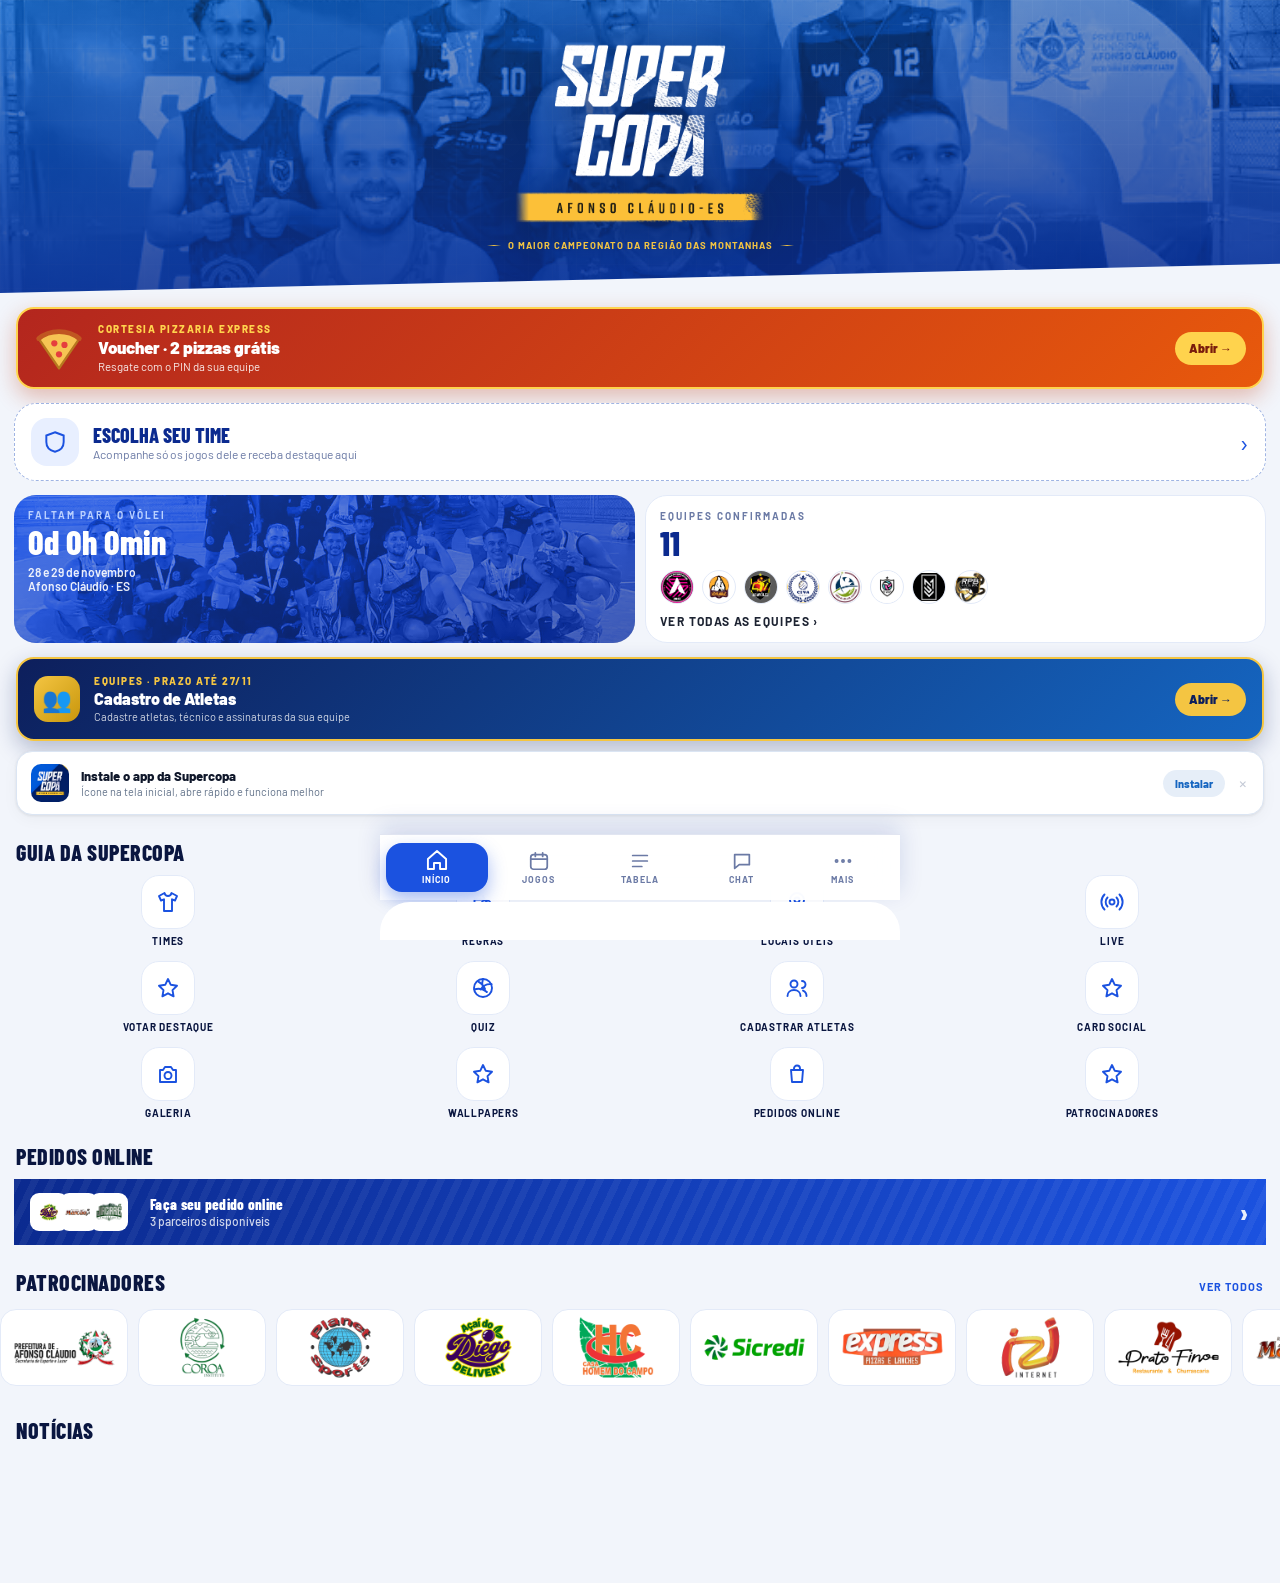
==== index.html @ 1036c165 "Remove coluna Derrotas de renderTableBasq, corrige Pts cortado A funcao renderTableBasq gerava 7 col" ====
<!DOCTYPE html> <html lang="pt-BR"> <head><script src="novo/demo.js"></script> <meta charset="UTF-8"> <meta name="viewport" content="width=device-width,initial-scale=1,maximum-scale=1,user-scalable=no,viewport-fit=cover"> <meta name="theme-color" content="#1b52e0"> <meta name="apple-mobile-web-app-capable" content="yes"> <meta name="apple-mobile-web-app-status-bar-style" content="black-translucent"> <meta name="apple-mobile-web-app-title" content="Supercopa AFC"> <title>Supercopa AFC · A Maior da Região das Montanhas</title> <link rel="manifest" href="manifest.webmanifest?v=3"> <link rel="icon" type="image/png" sizes="192x192" href="pwa-icon-192.png?v=3"> <link rel="apple-touch-icon" sizes="120x120" href="apple-touch-icon-120.png?v=3"><link rel="apple-touch-icon" sizes="152x152" href="apple-touch-icon-152.png?v=3"><link rel="apple-touch-icon" sizes="167x167" href="apple-touch-icon-167.png?v=3"><link rel="apple-touch-icon" sizes="180x180" href="apple-touch-icon-180.png?v=3"> <link rel="preconnect" href="https://fonts.googleapis.com"> <link href="https://fonts.googleapis.com/css2?family=Anton&family=Barlow+Condensed:wght@400;600;700;800&family=DM+Sans:wght@400;500;700;800&display=swap" rel="stylesheet"> <link rel="stylesheet" href="https://cdnjs.cloudflare.com/ajax/libs/font-awesome/4.3.0/css/font-awesome.min.css"> <script src="https://cdnjs.cloudflare.com/ajax/libs/html2canvas/1.4.1/html2canvas.min.js"></script> <style>:root{--bg:#f8f9fc;--bg2:#ffffff;--bg3:#f0f2f8;--gold:#C8960C;--gold2:#a87b09;--gold-dim:rgba(200,150,12,0.12);--blue:#1565C0;--blue2:#0D47A1;--blue3:#1976D2;--accent:#1976D2;--accent2:#42A5F5;--red:#D32F2F;--green:#2E7D32;--card:#ffffff;--card2:#f8f9fc;--card3:rgba(21,101,192,0.05);--border:#E8ECF4;--border-gold:rgba(200,150,12,0.35);--border-blue:rgba(21,101,192,0.18);--text:#111827;--text2:#374151;--muted:#9CA3AF;--topbar:#1565C0;--nav:#ffffff;--shadow:0 1px 3px rgba(0,0,0,0.08),0 4px 16px rgba(0,0,0,0.04);--shadow-md:0 4px 24px rgba(21,101,192,0.12);--r:16px;--r-sm:12px;--r-xs:8px}body.day{--bg:#f8f9fc;--bg2:#ffffff;--bg3:#f0f2f8;--gold:#C8960C;--gold2:#a87b09;--card:#ffffff;--card2:#f8f9fc;--border:#E8ECF4;--text:#111827;--text2:#374151;--muted:#9CA3AF;--topbar:#1565C0;--nav:#ffffff;--shadow:0 1px 3px rgba(0,0,0,0.08),0 4px 16px rgba(0,0,0,0.04)}body.day .topbar{background:linear-gradient(135deg,#1565c0,#0d47a1)!important;border-bottom:none!important;box-shadow:0 8px 24px rgba(13,71,161,.25)!important;border-radius:0 0 28px 28px!important}body.day .topbar *{color:#fff!important}body.day .topbar-title{color:#fff!important}body.day .topbar-sub{color:#f4c542!important}body.day .topbar-sub-text,body.night .topbar-sub-text{color:#f4c542!important}body.day .menu-item,body.day .menu-open-button{background:#1565c0!important}body.day .menu-item{color:rgba(255,255,255,.7)!important}body.day .menu-item.on{color:#fff!important;background:#0d47a1!important}body.day .section-title{color:#0a1a3e!important}body.day .card{background:#fff!important;border:1px solid rgba(14,59,120,.13)!important}body.day .adm-sheet{background:#fff!important}body.day .adm-inp{background:#f4f6fb!important;border-color:rgba(14,59,120,.2)!important;color:#0a1a3e!important}*{margin:0;padding:0;box-sizing:border-box;-webkit-tap-highlight-color:transparent}html{scroll-behavior:smooth}body{background:#f8f9fc;color:#111827;font-family:'DM Sans',sans-serif;min-height:100vh;overflow-x:hidden;transition:background .35s,color .35s}body::before{content:'';position:fixed;inset:0;z-index:0;pointer-events:none;background:0 0;transition:opacity .35s}body.day::before{opacity:.04}a{text-decoration:none;color:inherit}button{font-family:'DM Sans',sans-serif;cursor:pointer}input,select,textarea{font-family:'DM Sans',sans-serif}.skeleton{background:linear-gradient(90deg,var(--card) 25%,var(--card2) 50%,var(--card) 75%);background-size:200% 100%;animation:shimmer 1.4s infinite;border-radius:10px}@keyframes shimmer{0%{background-position:200% 0}100%{background-position:-200% 0}}@keyframes pulseLive{0%,100%{opacity:1}50%{opacity:.3}}.skel-card{height:110px;border-radius:var(--r);margin-bottom:12px}.skel-text{height:14px;width:60%;margin-bottom:8px}.skel-text.short{width:40%}#splash{position:fixed;inset:0;z-index:9999;background:#1565c0;display:flex;align-items:center;justify-content:center;transition:opacity .7s,transform .8s cubic-bezier(.4,0,.2,1);overflow:hidden}#splash.out{opacity:0;transform:scale(1.08);pointer-events:none}.splash-bg{position:absolute;inset:0;background-image:url('splash.png');background-size:cover;background-position:center;z-index:0}.splash-loader-container{position:absolute;bottom:15%;left:50%;transform:translateX(-50%);width:80%;max-width:300px;height:10px;z-index:2}.splash-fill{height:100%;background:#f4c542;width:0%;transition:width .1s linear;box-shadow:0 0 15px rgba(244,197,66,.6);border-radius:5px}#installBanner{position:fixed;bottom:88px;left:14px;right:14px;z-index:500;background:linear-gradient(135deg,rgba(14,59,120,.95),rgba(5,8,22,.98));border:1px solid var(--border-gold);border-radius:18px;padding:16px 18px;display:flex;align-items:center;gap:14px;box-shadow:0 12px 40px rgba(0,0,0,.5);backdrop-filter:blur(16px);transform:translateY(120%);transition:transform .4s cubic-bezier(.34,1.2,.64,1)}#installBanner.show{transform:translateY(0)}.install-icon{font-size:28px;flex-shrink:0}.install-text strong{display:block;font-size:13px;font-weight:800}.install-text span{font-size:11px;color:var(--text2)}.install-actions{display:flex;gap:8px;margin-left:auto;flex-shrink:0}.install-btn{height:34px;padding:0 14px;border-radius:10px;border:none;background:linear-gradient(135deg,var(--gold),#e8a010);color:#050816;font-weight:800;font-size:12px}.install-dismiss{height:34px;padding:0 10px;border-radius:10px;border:1px solid var(--border);background:0 0;color:var(--muted);font-size:12px}#onboarding{position:fixed;inset:0;z-index:8900;display:none;align-items:flex-end;justify-content:center;background:rgba(0,0,0,.8);backdrop-filter:blur(8px)}#onboarding.on{display:flex}.ob-sheet{background:var(--bg2);border-radius:28px 28px 0 0;padding:30px 24px 44px;width:100%;max-width:480px;animation:slideUp .45s cubic-bezier(.34,1.2,.64,1)}@keyframes slideUp{from{transform:translateY(100%)}to{transform:translateY(0)}}.ob-handle{width:40px;height:4px;background:rgba(255,255,255,.12);border-radius:999px;margin:0 auto 22px}.ob-logo{width:64px;display:block;margin:0 auto 14px;filter:drop-shadow(0 4px 14px rgba(244,197,66,.4))}.ob-title{font-family:Anton,sans-serif;font-size:26px;text-align:center;text-transform:uppercase}.ob-sub{font-size:12px;color:var(--muted);text-align:center;margin:6px 0 22px;line-height:1.6}.ob-steps{display:flex;flex-direction:column;gap:10px;margin-bottom:22px}.ob-step{display:flex;gap:14px;align-items:center;background:var(--card);border:1px solid var(--border);border-radius:14px;padding:12px 14px}.ob-step-ic{font-size:22px;flex-shrink:0}.ob-step strong{display:block;font-size:13px;font-weight:800}.ob-step span{font-size:11px;color:var(--muted)}.ob-btn{width:100%;height:52px;border-radius:16px;border:none;background:linear-gradient(135deg,var(--gold),#e8a010);color:#050816;font-weight:800;font-size:15px;letter-spacing:.5px}.topbar{position:sticky;top:0;z-index:200;min-height:64px;display:flex;align-items:center;justify-content:center;flex-direction:column;padding-left:16px;padding-right:16px;padding-top:max(env(safe-area-inset-top,0px),48px);padding-bottom:30px;background:0 0;border-bottom:none;transition:background .35s}.topbar-particles{position:absolute;inset:0;pointer-events:none;overflow:hidden}.tp{position:absolute;border-radius:50%;background:rgba(255,255,255,.25);animation:tpFloat linear infinite}.tp1{width:4px;height:4px;left:8%;top:60%;animation-duration:4.2s;animation-delay:0s}.tp2{width:3px;height:3px;left:20%;top:30%;animation-duration:5.1s;animation-delay:.8s;background:rgba(244,197,66,.5)}.tp3{width:5px;height:5px;left:45%;top:70%;animation-duration:3.8s;animation-delay:1.4s}.tp4{width:2px;height:2px;left:65%;top:25%;animation-duration:6s;animation-delay:.3s;background:rgba(244,197,66,.4)}.tp5{width:4px;height:4px;left:80%;top:55%;animation-duration:4.6s;animation-delay:1.9s}.tp6{width:3px;height:3px;left:92%;top:40%;animation-duration:5.4s;animation-delay:.6s;background:rgba(244,197,66,.35)}@keyframes tpFloat{0%{transform:translateY(0) scale(1);opacity:0}15%{opacity:1}85%{opacity:.8}100%{transform:translateY(-60px) scale(.4);opacity:0}}.dropping-texts-container{color:#fff;font-family:Anton,sans-serif;font-size:28px;font-weight:400;text-transform:uppercase;display:flex;align-items:center;justify-content:center;gap:8px;z-index:1}.dropping-texts{display:inline-block;width:220px;text-align:left;height:36px;vertical-align:middle;position:relative}.dropping-texts>div{font-size:0px;opacity:0;margin-left:-30px;position:absolute;top:0;left:0;display:flex;align-items:center;height:36px;font-weight:400;text-shadow:0 4px 12px rgba(0,0,0,.3);white-space:nowrap}.dropping-texts>div:first-child{animation:roll 5s linear infinite 0s;color:#f4c542}.dropping-texts>div:nth-child(2){animation:roll 5s linear infinite 1.25s;color:#ffd76a}.dropping-texts>div:nth-child(3){animation:roll 5s linear infinite 2.5s;color:#f4c542}.dropping-texts>div:nth-child(4){animation:roll2 5s linear infinite 3.75s;color:#c8960c}@keyframes roll{0%{font-size:0px;opacity:0;margin-left:-30px;margin-top:0;transform:rotate(-25deg)}3%{opacity:1;transform:rotate(0)}5%{font-size:inherit;opacity:1;margin-left:0;margin-top:0}20%{font-size:inherit;opacity:1;margin-left:0;margin-top:0;transform:rotate(0)}27%{font-size:0px;opacity:.5;margin-left:20px;margin-top:100px}100%{font-size:0px;opacity:0;margin-left:-30px;margin-top:0;transform:rotate(15deg)}}@keyframes roll2{0%{font-size:0px;opacity:0;margin-left:-30px;margin-top:0;transform:rotate(-25deg)}3%{opacity:1;transform:rotate(0)}5%{font-size:inherit;opacity:1;margin-left:0;margin-top:0}30%{font-size:inherit;opacity:1;margin-left:0;margin-top:0;transform:rotate(0)}37%{font-size:100px;opacity:0;margin-left:-500px;margin-top:-400px}100%{font-size:0px;opacity:0;margin-left:-30px;margin-top:0;transform:rotate(15deg)}}.topbar-afc-badge{display:inline-flex;align-items:center;gap:5px;background:linear-gradient(135deg,rgba(244,197,66,.22),rgba(200,150,12,.18));border:1px solid rgba(244,197,66,.55);border-radius:999px;padding:2px 10px 2px 8px;margin-bottom:3px;animation:badgePop 4s ease-in-out infinite}.topbar-afc-dot{width:5px;height:5px;border-radius:50%;background:#f4c542;box-shadow:0 0 6px #f4c542;animation:dotBlink 1.6s ease-in-out infinite}.topbar-afc-text{font-size:8px;font-weight:800;color:#f4c542;letter-spacing:2px;text-transform:uppercase}@keyframes badgePop{0%,100%{transform:scale(1);box-shadow:0 0 0 rgba(244,197,66,0)}50%{transform:scale(1.04);box-shadow:0 0 12px rgba(244,197,66,.25)}}@keyframes dotBlink{0%,100%{opacity:1;transform:scale(1)}50%{opacity:.3;transform:scale(.6)}}.topbar-sub-wrap{position:relative;z-index:1;display:flex;align-items:center;gap:7px;margin-top:5px}.topbar-sub-line{height:1px;background:linear-gradient(90deg,transparent,#f4c542,transparent);flex:1;min-width:14px;animation:subLinePulse 2.8s ease-in-out infinite}.topbar-sub-line:last-child{animation-delay:1.4s}@keyframes livePulseBadge{0%,100%{box-shadow:0 0 0 0 rgba(255,255,255,.55)}50%{box-shadow:0 0 0 6px rgba(255,255,255,0)}}
@keyframes subLinePulse{0%,100%{opacity:.25;transform:scaleX(.6)}50%{opacity:1;transform:scaleX(1)}}.topbar-sub-text{font-size:9.5px;color:#f4c542;font-weight:700;letter-spacing:1px;text-transform:uppercase;white-space:nowrap;animation:subTextGlow 2.8s ease-in-out infinite}@keyframes subTextGlow{0%,100%{opacity:.75;text-shadow:none}50%{opacity:1;text-shadow:0 0 8px rgba(11,46,92,.4)}}.brand{display:flex;align-items:center;gap:10px}.brand-logo{width:42px;height:42px;object-fit:contain;filter:drop-shadow(0 2px 8px rgba(244,197,66,.35))}.brand-text small{display:block;font-size:8.5px;color:var(--gold);font-weight:700;letter-spacing:.5px;text-transform:uppercase;line-height:1.2}.brand-text h1{font-family:Anton,sans-serif;font-size:15px;line-height:1.1}.topbar-right{display:flex;align-items:center;gap:8px}.live-pill{display:flex;align-items:center;gap:5px;background:rgba(255,64,64,.12);border:1px solid rgba(255,64,64,.3);padding:5px 11px;border-radius:999px;font-size:11px;font-weight:700;color:#ff6b6b}.live-dot{width:6px;height:6px;border-radius:50%;background:var(--red);animation:blink 1.4s infinite}@keyframes blink{0%,100%{opacity:1}50%{opacity:.2}}.icon-btn{width:36px;height:36px;border-radius:10px;border:1px solid var(--border);background:var(--card);display:flex;align-items:center;justify-content:center;font-size:17px}main{position:relative;z-index:1}.page{display:none;padding-bottom:170px}.page.active{display:block;animation:pgIn .3s ease}@keyframes pgIn{from{opacity:0;transform:translateY(10px)}to{opacity:1;transform:translateY(0)}}.ticker{margin:12px 14px 0;height:48px;border-radius:14px;background:linear-gradient(135deg,rgba(14,59,120,.45),rgba(8,18,40,.8));border:1px solid var(--border-gold);overflow:hidden;display:flex;align-items:center}.ticker-inner{display:flex;align-items:center;white-space:nowrap;animation:tick 20s linear infinite;will-change:transform}.ticker-item{display:inline-flex;align-items:center;gap:6px;padding:0 20px;font-size:12px;font-weight:700;color:var(--gold)}.ticker-sep{color:rgba(244,197,66,.3);font-size:8px}@keyframes tick{0%{transform:translateX(0)}100%{transform:translateX(-50%)}}.hero{position:relative;margin:12px 14px 0;border-radius:24px;overflow:hidden;min-height:460px;box-shadow:0 24px 60px rgba(0,0,0,.6)}.hero-bg{position:absolute;inset:0;background-size:cover;background-position:center 28%;transition:filter .4s}body.day .hero-bg{filter:brightness(.88) saturate(1.1)}.hero-ov{position:absolute;inset:0;background:linear-gradient(160deg,rgba(0,0,0,.52) 0,rgba(0,0,0,.88) 100%)}body.day .hero-ov{background:linear-gradient(160deg,rgba(5,20,60,.56) 0,rgba(5,20,60,.92) 100%)}.hero-fade{position:absolute;inset:0;background:linear-gradient(to top,var(--bg) 0,transparent 44%);pointer-events:none}.hero-body{position:relative;z-index:2;padding:28px 24px 24px}.hero-badge{display:inline-flex;align-items:center;gap:6px;background:rgba(255,64,64,.12);border:1px solid rgba(255,64,64,.3);padding:7px 14px;border-radius:999px;margin-bottom:18px;font-size:11px;font-weight:700;color:#ff7070;letter-spacing:.8px}.hero-logorow{display:flex;align-items:center;gap:12px;margin-bottom:16px}.hero-logorow img{width:66px;height:66px;object-fit:contain;filter:drop-shadow(0 4px 16px rgba(244,197,66,.5))}.hero-logorow-text .ed{font-size:10px;color:var(--gold);font-weight:700;letter-spacing:2px;text-transform:uppercase}.hero-logorow-text .ht{font-family:Anton,sans-serif;font-size:24px;line-height:1;color:#fff;text-transform:uppercase}.hero h2{font-family:Anton,sans-serif;font-size:46px;line-height:.93;text-transform:uppercase;color:#fff;margin-bottom:10px}.hero h2 em{color:var(--gold);font-style:normal}.hero-sub{font-size:12px;color:rgba(255,255,255,.6);margin-bottom:22px;line-height:1.5}.cdown{display:flex;gap:8px;margin-bottom:24px}.cd{flex:1;background:rgba(14,59,120,.28);border:1px solid var(--border-gold);border-radius:13px;padding:9px 4px 7px;display:flex;flex-direction:column;align-items:center;backdrop-filter:blur(6px)}.cd-n{font-family:Anton,sans-serif;font-size:28px;color:var(--gold);line-height:1;min-width:36px;text-align:center}.cd-n.flipping{animation:cdFlip .22s ease}@keyframes cdFlip{0%{transform:scaleY(1);opacity:1}50%{transform:scaleY(0);opacity:0}100%{transform:scaleY(1);opacity:1}}.cd-l{font-size:8px;color:rgba(255,255,255,.4);font-weight:700;letter-spacing:1.5px;text-transform:uppercase;margin-top:3px}.cd-sep{display:flex;align-items:center;font-family:Anton,sans-serif;font-size:22px;color:var(--gold);padding-bottom:2px;opacity:.7}.hero-btns{display:flex;gap:10px}.btn-gold{flex:1;height:48px;border-radius:13px;border:none;background:linear-gradient(135deg,var(--gold),#e8a010);color:#050816;font-weight:800;font-size:13px;letter-spacing:.4px;box-shadow:0 6px 20px rgba(244,197,66,.28);transition:transform .12s}.btn-gold:active{transform:scale(.97)}.btn-ghost{flex:1;height:48px;border-radius:13px;border:1px solid rgba(255,255,255,.2);background:rgba(255,255,255,.08);color:#fff;font-weight:700;font-size:13px;backdrop-filter:blur(8px);transition:background .15s}.btn-ghost:active{background:rgba(255,255,255,.18)}.sports-banner{position:relative;margin:12px 14px 0;border-radius:20px;overflow:hidden;height:190px}.sb-bg{position:absolute;inset:0;background-size:cover;background-position:center 35%;transition:transform .5s ease}.sports-banner:hover .sb-bg{transform:scale(1.04)}.sb-ov{position:absolute;inset:0;background:linear-gradient(95deg,rgba(5,8,22,.88) 0,rgba(5,8,22,.3) 52%,rgba(5,8,22,.7) 100%)}body.day .sb-ov{background:linear-gradient(95deg,rgba(5,20,60,.85) 0,rgba(5,20,60,.28) 52%,rgba(5,20,60,.65) 100%)}.sb-body{position:relative;z-index:2;height:100%;display:flex;align-items:center;justify-content:space-between;padding:0 22px}.sb-tag{font-size:9px;color:var(--gold);font-weight:700;letter-spacing:2px;text-transform:uppercase;margin-bottom:3px}.sb-title{font-family:Anton,sans-serif;font-size:22px;color:#fff;text-transform:uppercase;line-height:1.05}.sb-sub{font-size:11px;color:rgba(255,255,255,.55);margin-top:5px}.sb-icons{display:flex;gap:6px;margin-top:9px}.sb-ic{width:30px;height:30px;border-radius:8px;background:rgba(244,197,66,.14);border:1px solid rgba(244,197,66,.28);display:flex;align-items:center;justify-content:center;font-size:15px}.sb-bolt{font-size:38px;filter:drop-shadow(0 0 14px rgba(120,160,255,.8))}.stats-grid{display:grid;grid-template-columns:repeat(4,1fr);gap:10px;margin:12px 14px 0}.stat{background:var(--card);border:1px solid var(--border);border-radius:14px;padding:13px 8px;text-align:center;transition:background .35s,border .35s}.stat-n{font-family:Anton,sans-serif;font-size:24px;color:var(--gold)}.stat-l{font-size:10px;color:var(--muted);margin-top:2px;line-height:1.3}.sec{padding:20px 16px 10px;display:flex;align-items:center;justify-content:space-between}.sec-title{font-family:'Barlow Condensed',sans-serif;font-size:19px;font-weight:800;text-transform:uppercase;letter-spacing:.4px}.sec-link{font-size:12px;color:var(--gold);font-weight:700;cursor:pointer}.hscroll{display:flex;gap:10px;padding:0 14px;overflow-x:auto;scroll-snap-type:x mandatory}.hscroll::-webkit-scrollbar{display:none}.team-chip{flex-shrink:0;scroll-snap-align:start;background:var(--card2);border:1px solid var(--border);border-radius:14px;padding:11px 14px;display:flex;align-items:center;gap:10px;min-width:155px;cursor:pointer;transition:transform .12s,border .35s,background .35s}.team-chip:active{transform:scale(.96)}.team-chip.gold{border-color:var(--border-gold)}.tc-av{width:36px;height:36px;border-radius:10px;background:var(--blue);display:flex;align-items:center;justify-content:center;font-size:17px;flex-shrink:0}.tc-name{font-weight:800;font-size:12px}.tc-city{font-size:10px;color:var(--muted);margin-top:1px}.tc-badge{font-size:9px;color:var(--gold);font-weight:700;letter-spacing:.4px;margin-top:3px}.mvp-strip{display:flex;gap:10px;padding:0 14px;overflow-x:auto}.mvp-strip::-webkit-scrollbar{display:none}.mvp-card{flex-shrink:0;background:var(--card2);border:1px solid var(--border);border-radius:16px;padding:14px 12px;width:120px;text-align:center;transition:background .35s,border .35s}.mvp-card.no1{border-color:var(--border-gold);background:linear-gradient(135deg,rgba(244,197,66,.07),rgba(14,25,55,.92))}.mvp-rank{font-family:Anton,sans-serif;font-size:20px;color:var(--gold)}.mvp-av{font-size:30px;margin:5px 0}.mvp-nm{font-weight:800;font-size:11px;line-height:1.2}.mvp-tm{font-size:10px;color:var(--muted);margin-top:2px}.mvp-pts{font-family:Anton,sans-serif;font-size:17px;color:var(--gold);margin-top:5px}.mvp-pl{font-size:8px;color:var(--muted);letter-spacing:1px;text-transform:uppercase}.news-list{padding:0 14px;display:flex;flex-direction:column;gap:10px}.news-card{background:var(--card2);border:1px solid var(--border);border-radius:16px;padding:14px;display:flex;gap:12px;align-items:flex-start;transition:background .35s,border .35s;cursor:pointer}.news-card:active{opacity:.85}.news-ic{font-size:28px;flex-shrink:0;margin-top:2px}.news-tag{font-size:10px;color:var(--gold);font-weight:700;letter-spacing:1px;text-transform:uppercase;margin-bottom:3px}.news-title{font-size:13px;font-weight:800;line-height:1.3}.news-date{font-size:10px;color:var(--muted);margin-top:4px}.ptitle{padding:16px 16px 12px;font-family:'Barlow Condensed',sans-serif;font-size:26px;font-weight:800;text-transform:uppercase;letter-spacing:.4px}.ptitle span{color:var(--gold)}.search-wrap{margin:0 14px 12px;position:relative}.search-ic{position:absolute;left:13px;top:50%;transform:translateY(-50%);font-size:15px;pointer-events:none}.search-inp{width:100%;height:42px;border-radius:12px;border:1px solid var(--border);background:var(--card2);color:var(--text);font-size:13px;padding:0 14px 0 38px;outline:0;transition:border .2s,background .35s}.search-inp:focus{border-color:var(--border-gold)}.tabs{display:flex;gap:7px;padding:0 14px 12px;overflow-x:auto}.tabs::-webkit-scrollbar{display:none}.tab{flex-shrink:0;padding:7px 14px;border-radius:999px;border:1px solid var(--border);background:var(--card);color:var(--muted);font-size:12px;font-weight:700;cursor:pointer;transition:.15s}.tab.on{background:var(--gold);border-color:var(--gold);color:#050816}.pull-bar{height:0;overflow:hidden;display:flex;align-items:center;justify-content:center;gap:8px;font-size:12px;color:var(--muted);font-weight:700;transition:height .3s}.pull-bar.show{height:44px}.pull-spin{width:16px;height:16px;border:2px solid var(--border-gold);border-top-color:var(--gold);border-radius:50%;animation:spin .6s linear infinite}@keyframes spin{to{transform:rotate(360deg)}}.cards{padding:0 14px;display:flex;flex-direction:column;gap:11px}.gc{background:var(--card2);border:1px solid var(--border);border-radius:var(--r);padding:15px;position:relative;overflow:hidden;transition:background .35s,border .35s}.gc.live-card{border-color:rgba(255,64,64,.4)}.gc.live-card::before{content:'🔴 AO VIVO';position:absolute;top:8px;right:8px;z-index:2;font-size:9px;font-weight:800;letter-spacing:.5px;color:#fff;background:#D32F2F;padding:3px 8px;border-radius:999px;box-shadow:0 2px 8px rgba(211,47,47,.4);animation:livePulseBadge 1.4s ease-in-out infinite}.gc.live-card::after{content:'';position:absolute;top:0;left:0;right:0;height:2px;background:linear-gradient(90deg,transparent,var(--red),transparent);animation:scan 1.8s linear infinite}@keyframes scan{from{transform:translateX(-100%)}to{transform:translateX(100%)}}.gc-top{display:flex;align-items:center;justify-content:space-between;margin-bottom:13px}.gc-phase{font-size:10px;color:var(--muted);font-weight:700;letter-spacing:.5px;text-transform:uppercase}.gc-dt{font-size:10px;color:var(--muted)}.live-tag{display:inline-flex;align-items:center;gap:5px;background:rgba(255,64,64,.14);border:1px solid rgba(255,64,64,.3);padding:3px 9px;border-radius:999px;font-size:10px;font-weight:700;color:#ff6b6b}.gc-mid{display:flex;align-items:center;justify-content:space-between;gap:6px}.gc-t{flex:1;display:flex;flex-direction:column;align-items:center;gap:5px}.gc-t-ic{width:50px;height:50px;border-radius:13px;background:var(--blue2);display:flex;align-items:center;justify-content:center;font-size:22px}.gc-t-nm{font-size:12px;font-weight:800;text-align:center;line-height:1.2}.gc-t-city{font-size:10px;color:var(--muted);text-align:center}.gc-sc{text-align:center;min-width:60px}.gc-sc-num{font-family:Anton,sans-serif;font-size:40px;color:var(--gold);line-height:1;letter-spacing:2px;transition:transform .3s}.gc-sc-num.updated{animation:scoreFlash .4s ease}@keyframes scoreFlash{0%{transform:scale(1.3);color:#fff}100%{transform:scale(1);color:var(--gold)}}.gc-sc-sets{font-size:10px;color:var(--muted);margin-top:3px}.gc-vs{font-family:Anton,sans-serif;font-size:18px;color:var(--muted);letter-spacing:2px}.gc-bot{display:flex;align-items:center;justify-content:space-between;margin-top:13px;padding-top:11px;border-top:1px solid var(--border)}.gc-loc{font-size:11px;color:var(--muted)}.gc-actions{display:flex;gap:7px}.btn-watch{display:flex;align-items:center;gap:4px;background:rgba(244,197,66,.09);border:1px solid rgba(244,197,66,.22);border-radius:999px;padding:5px 11px;font-size:11px;font-weight:700;color:var(--gold);transition:.15s}.btn-watch.on{background:rgba(244,197,66,.18);border-color:var(--gold)}.btn-share{display:flex;align-items:center;gap:4px;background:rgba(255,255,255,.05);border:1px solid var(--border);border-radius:999px;padding:5px 11px;font-size:11px;font-weight:700;color:var(--muted);transition:.15s}.gc-stats{margin-top:12px;padding-top:12px;border-top:1px solid var(--border);display:none}.gc-stats.open{display:block}.gc-stats-title{font-size:10px;color:var(--muted);font-weight:700;letter-spacing:1px;text-transform:uppercase;margin-bottom:8px}.gc-stats-grid{display:grid;grid-template-columns:1fr auto 1fr;gap:4px 8px}.gsg-label{font-size:11px;color:var(--muted);text-align:center}.gsg-val{font-size:13px;font-weight:800;text-align:center}.gsg-val.left{text-align:left}.gsg-val.right{text-align:right}.gsg-cat{font-size:10px;color:var(--gold);font-weight:700;text-align:center;letter-spacing:.5px}.toggle-stats{font-size:11px;color:var(--gold);font-weight:700;cursor:pointer;margin-top:8px;display:block;text-align:center}.tbl-wrap{margin:0 14px;background:var(--card2);border:1px solid var(--border);border-radius:var(--r);overflow:hidden;transition:background .35s,border .35s}.tbl-head{display:grid;grid-template-columns:32px 1fr 30px 30px 36px 40px;padding:11px 13px;background:rgba(14,59,120,.28);border-bottom:1px solid var(--border)}.th{font-size:9px;font-weight:700;color:var(--muted);letter-spacing:1px;text-transform:uppercase;text-align:center}.th:nth-child(2){text-align:left}.tbl-row{display:grid;grid-template-columns:32px 1fr 30px 30px 36px 40px;padding:12px 13px;border-bottom:1px solid var(--border);align-items:center;cursor:pointer;transition:.15s}.tbl-row:last-child{border-bottom:none}.tbl-row:active,.tbl-row:hover{background:rgba(255,255,255,.025)}.tbl-row.top2{background:rgba(244,197,66,.03)}.td{font-size:12px;text-align:center}.td:nth-child(2){text-align:left}.td-pos{font-family:'Barlow Condensed',sans-serif;font-size:15px;font-weight:800;color:var(--muted)}.td-pos.g{color:var(--gold)}.td-nm{font-weight:800;font-size:12px;display:flex;align-items:center;gap:6px;flex-wrap:wrap}.td-bdg{font-size:8px;background:rgba(244,197,66,.14);color:var(--gold);padding:2px 5px;border-radius:999px;font-weight:700;flex-shrink:0}.td-pts{font-family:'Barlow Condensed',sans-serif;font-size:15px;font-weight:800;color:var(--gold)}.grp-lbl{padding:9px 13px 5px;font-size:10px;font-weight:700;color:var(--gold);letter-spacing:2px;text-transform:uppercase}.bracket-scroll{padding:0 14px;overflow-x:auto}.bracket-scroll::-webkit-scrollbar{display:none}.bracket-inner{display:flex;gap:12px;min-width:max-content;padding-bottom:4px}.b-col{width:185px;flex-shrink:0}.b-col h3{font-family:'Barlow Condensed',sans-serif;font-weight:800;text-transform:uppercase;letter-spacing:1px;font-size:12px;color:var(--gold);margin-bottom:9px}.match-card{background:var(--card2);border:1px solid var(--border);border-radius:13px;overflow:hidden;margin-bottom:9px;transition:background .35s,border .35s}.match-card.final{border-color:var(--border-gold);box-shadow:0 0 18px rgba(244,197,66,.09)}.mt{padding:10px 13px;display:flex;align-items:center;gap:9px;border-bottom:1px solid var(--border)}.mt:last-child{border-bottom:none}.mt-ic{width:28px;height:28px;border-radius:7px;background:var(--blue2);display:flex;align-items:center;justify-content:center;font-size:13px;flex-shrink:0}.mt-nm{font-size:12px;font-weight:700;flex:1}.mt-sc{font-family:Anton,sans-serif;font-size:17px;color:var(--gold)}.mt-sc.empty{color:var(--muted);font-size:13px;font-family:'DM Sans',sans-serif}.mt-sc.winner{color:var(--gold)}.mt-sc.loser{color:var(--muted)}.m-meta{padding:5px 13px 7px;font-size:9px;color:var(--muted);background:rgba(0,0,0,.18);font-weight:600;letter-spacing:.4px}.champ-card{background:linear-gradient(135deg,rgba(244,197,66,.1),rgba(14,59,120,.28));border:1px solid var(--border-gold);border-radius:15px;padding:18px;text-align:center;margin-top:10px;position:relative;overflow:hidden}.champ-ic{font-size:38px;margin-bottom:6px}.champ-nm{font-family:Anton,sans-serif;font-size:20px;color:var(--gold)}.champ-lbl{font-size:10px;color:var(--muted);margin-top:3px;letter-spacing:1px;text-transform:uppercase}.confetti-wrap{position:absolute;inset:0;pointer-events:none}.cp{position:absolute;width:7px;height:7px;border-radius:2px;animation:cpFall 3s ease infinite}@keyframes cpFall{0%{transform:translateY(-10px) rotate(0);opacity:1}100%{transform:translateY(130px) rotate(540deg);opacity:0}}.auto-badge{display:inline-flex;align-items:center;gap:4px;background:rgba(34,197,94,.1);border:1px solid rgba(34,197,94,.25);padding:3px 9px;border-radius:999px;font-size:10px;font-weight:700;color:#22c55e;margin-bottom:10px}.timeline{padding:0 14px;position:relative}.timeline::before{content:'';position:absolute;left:23px;top:12px;bottom:0;width:2px;background:linear-gradient(to bottom,var(--gold),transparent);opacity:.25}.tl-item{display:flex;gap:14px;margin-bottom:18px}.tl-dot{width:18px;height:18px;border-radius:50%;background:var(--gold);flex-shrink:0;margin-top:14px;box-shadow:0 0 10px rgba(244,197,66,.35);z-index:1}.tl-card{flex:1;background:var(--card2);border:1px solid var(--border);border-radius:15px;padding:13px 15px;transition:background .35s,border .35s}.tl-yr{font-family:Anton,sans-serif;font-size:18px;color:var(--gold)}.tl-ch{font-size:13px;font-weight:800;margin-top:2px}.tl-det{font-size:11px;color:var(--muted);margin-top:3px;line-height:1.5}.tl-mvp{display:inline-flex;align-items:center;gap:4px;margin-top:7px;background:rgba(244,197,66,.08);border:1px solid var(--border-gold);padding:3px 9px;border-radius:999px;font-size:10px;color:var(--gold);font-weight:700}.map-wrap{margin:0 14px;border-radius:18px;overflow:hidden;border:1px solid var(--border)}.map-wrap svg{width:100%;height:auto;display:block}.map-legend{margin:10px 14px;display:grid;grid-template-columns:1fr 1fr;gap:7px}.ml-item{display:flex;align-items:center;gap:7px;font-size:11px;color:var(--muted)}.ml-dot{width:14px;height:14px;border-radius:4px;flex-shrink:0}#adminModal{position:fixed;inset:0;z-index:8500;background:rgba(0,0,0,.8);backdrop-filter:blur(8px);display:none;align-items:center;justify-content:center;padding:20px}#adminModal.on{display:flex}.adm-sheet{background:var(--bg2);border-radius:22px;padding:22px;width:100%;max-width:400px;max-height:85vh;overflow-y:auto;animation:scIn .3s cubic-bezier(.34,1.2,.64,1)}@keyframes scIn{from{transform:scale(.85);opacity:0}to{transform:scale(1);opacity:1}}.adm-tabs{display:flex;gap:7px;margin-bottom:16px}.adm-tab{flex:1;height:36px;border-radius:10px;border:1px solid var(--border);background:var(--card);color:var(--muted);font-size:12px;font-weight:700}.adm-tab.on{background:var(--gold);border-color:var(--gold);color:#050816}.adm-lbl{font-size:11px;color:var(--muted);font-weight:700;margin-bottom:5px;letter-spacing:.5px;text-transform:uppercase}.adm-inp{width:100%;padding:11px 13px;border-radius:11px;border:1px solid var(--border);background:var(--card);color:var(--text);font-size:13px;margin-bottom:11px;outline:0}.adm-inp:focus{border-color:var(--border-gold)}.adm-select{width:100%;padding:11px 13px;border-radius:11px;border:1px solid var(--border);background:var(--card);color:var(--text);font-size:13px;margin-bottom:11px;outline:0}.adm-score-row{display:flex;align-items:center;gap:10px;margin-bottom:11px}.adm-score-row span{font-size:11px;color:var(--muted);font-weight:700;flex:1}.adm-score-row span:last-child{text-align:right}.adm-sc-inp{width:54px;height:42px;border-radius:10px;border:1px solid var(--border-gold);background:var(--card);color:var(--gold);font-family:Anton,sans-serif;font-size:22px;text-align:center;outline:0}.adm-sep{color:var(--gold);font-weight:900;font-size:18px}.adm-actions{display:flex;gap:9px;margin-top:4px}.adm-save{flex:1;height:44px;border-radius:12px;border:none;background:linear-gradient(135deg,var(--gold),#e8a010);color:#050816;font-weight:800;font-size:13px}.adm-cancel{height:44px;padding:0 18px;border-radius:12px;border:1px solid var(--border);background:0 0;color:var(--muted);font-size:13px}.adm-section{margin-bottom:16px}.adm-section h4{font-family:'Barlow Condensed',sans-serif;font-size:15px;font-weight:800;color:var(--gold);text-transform:uppercase;margin-bottom:10px}.adm-team-row{display:flex;gap:8px;margin-bottom:8px}.adm-team-row .adm-inp{margin-bottom:0;flex:1}.adm-set-row{display:flex;gap:8px;margin-bottom:8px;align-items:center}.adm-set-lbl{font-size:11px;color:var(--muted);width:44px;flex-shrink:0}#teamModal{position:fixed;inset:0;z-index:8000;background:rgba(0,0,0,.75);backdrop-filter:blur(6px);display:none;align-items:flex-end;justify-content:center}#teamModal.on{display:flex}.tm-sheet{background:var(--bg2);border-radius:26px 26px 0 0;padding:26px 22px 44px;width:100%;max-width:480px;animation:slideUp .35s cubic-bezier(.34,1.2,.64,1);max-height:88vh;overflow-y:auto;position:relative}.tm-handle{width:38px;height:4px;background:rgba(255,255,255,.1);border-radius:999px;margin:0 auto 18px}.tm-header{display:flex;align-items:center;gap:14px;margin-bottom:6px}.tm-av{width:62px;height:62px;border-radius:16px;background:linear-gradient(135deg,var(--blue),var(--blue2));display:flex;align-items:center;justify-content:center;font-size:28px;flex-shrink:0;box-shadow:0 4px 14px rgba(14,59,120,.4)}.tm-name{font-family:Anton,sans-serif;font-size:22px;text-transform:uppercase;line-height:1.05}.tm-city{font-size:12px;color:var(--muted);margin-top:3px;display:flex;align-items:center;gap:4px}.tm-badge-row{display:flex;gap:6px;flex-wrap:wrap;margin:10px 0 16px}.tm-badge{font-size:10px;font-weight:700;padding:3px 10px;border-radius:999px;border:1px solid var(--border-gold);color:var(--gold);background:rgba(244,197,66,.08)}.tm-insta{font-size:10px;font-weight:700;padding:3px 10px;border-radius:999px;border:1px solid rgba(193,53,132,.35);color:#c13584;background:rgba(193,53,132,.07);display:flex;align-items:center;gap:5px;cursor:pointer;text-decoration:none}.tm-section{font-size:10px;font-weight:700;color:var(--muted);letter-spacing:1.2px;text-transform:uppercase;margin:16px 0 8px}.tm-info-grid{display:grid;grid-template-columns:1fr 1fr;gap:8px;margin-bottom:4px}.tm-info-card{background:var(--card);border:1px solid var(--border);border-radius:12px;padding:11px 13px;transition:background .35s,border .35s}.tm-info-ic{font-size:16px;margin-bottom:4px}.tm-info-lbl{font-size:9px;color:var(--muted);font-weight:700;letter-spacing:.8px;text-transform:uppercase}.tm-info-val{font-size:12px;font-weight:800;margin-top:2px;line-height:1.3}.tm-stats{display:grid;grid-template-columns:repeat(2,1fr);gap:9px;margin-bottom:4px}.ts{background:var(--card);border:1px solid var(--border);border-radius:13px;padding:13px 8px;text-align:center;transition:background .35s,border .35s}.ts.highlight{background:linear-gradient(135deg,rgba(244,197,66,.1),rgba(14,59,120,.2));border-color:var(--border-gold)}.ts-n{font-family:Anton,sans-serif;font-size:26px;color:var(--gold)}.ts-l{font-size:9px;color:var(--muted);margin-top:3px;font-weight:700;letter-spacing:.5px}.tm-update-note{font-size:9px;color:var(--muted);text-align:right;margin-top:6px;display:flex;align-items:center;justify-content:flex-end;gap:4px}.player-row{display:flex;align-items:center;gap:11px;background:var(--card);border:1px solid var(--border);border-radius:11px;padding:9px 12px;margin-bottom:7px;transition:background .35s,border .35s}.pr-num{font-family:Anton,sans-serif;font-size:17px;color:var(--gold);width:26px;flex-shrink:0}.pr-name{font-size:12px;font-weight:700;flex:1}.pr-pos{font-size:9px;color:var(--muted);background:rgba(255,255,255,.05);padding:2px 7px;border-radius:999px}.modal-close{position:absolute;top:14px;right:14px;background:rgba(255,255,255,.07);border:none;border-radius:50%;width:34px;height:34px;font-size:17px;display:flex;align-items:center;justify-content:center;cursor:pointer}.mais-grid{padding:0 14px;display:grid;grid-template-columns:1fr 1fr;gap:9px}.mais-card{background:var(--card2);border:1px solid var(--border);border-radius:15px;padding:16px 12px;text-align:center;cursor:pointer;display:flex;flex-direction:column;align-items:center;gap:7px;transition:.18s,background .35s,border .35s}.mais-card:active{transform:scale(.96)}.mais-card-ic{font-size:28px}.mais-card-lbl{font-size:12px;font-weight:800}.mais-card-sub{font-size:10px;color:var(--muted)}.mais-card.full{grid-column:span 2;flex-direction:row;text-align:left;gap:12px;background:linear-gradient(135deg,rgba(14,59,120,.48),rgba(8,18,40,.85));border-color:var(--border-gold)}body.day .mais-card.full{background:linear-gradient(135deg,rgba(14,59,120,.14),rgba(14,59,120,.07))}.mais-card.full .mais-card-ic{font-size:36px;flex-shrink:0}.mais-card.full .mais-card-lbl{font-size:14px}.theme-card{grid-column:span 2;background:var(--card2);border:1px solid var(--border);border-radius:15px;padding:14px 16px;display:flex;align-items:center;justify-content:space-between;transition:background .35s,border .35s}.theme-left{display:flex;align-items:center;gap:11px}.theme-ic{font-size:26px}.theme-lbl{font-size:13px;font-weight:800}.theme-sub{font-size:10px;color:var(--muted);margin-top:1px}.toggle{position:relative;width:52px;height:28px;cursor:pointer}.toggle input{opacity:0;width:0;height:0}.toggle-track{position:absolute;inset:0;border-radius:999px;background:rgba(14,59,120,.38);border:1px solid var(--border-gold);transition:.3s}.toggle input:checked~.toggle-track{background:linear-gradient(135deg,#f4c542,#e8a010);border-color:#f4c542}.toggle-thumb{position:absolute;top:3px;left:3px;width:22px;height:22px;border-radius:50%;background:#fff;transition:transform .3s cubic-bezier(.34,1.56,.64,1);display:flex;align-items:center;justify-content:center;font-size:12px;box-shadow:0 2px 5px rgba(0,0,0,.22)}.toggle input:checked~.toggle-thumb{transform:translateX(24px)}.info-block{margin:12px 14px;background:var(--card2);border:1px solid var(--border);border-radius:15px;padding:14px;transition:background .35s,border .35s}.info-block h4{font-family:'Barlow Condensed',sans-serif;font-size:14px;font-weight:800;text-transform:uppercase;color:var(--gold);margin-bottom:9px}.info-row{display:flex;gap:9px;padding:9px 0;border-bottom:1px solid var(--border);align-items:flex-start}.info-row:last-child{border-bottom:none;padding-bottom:0}.ir-ic{font-size:17px;flex-shrink:0;margin-top:1px}.ir-lbl{font-size:12px;font-weight:700}.ir-val{font-size:11px;color:var(--muted);margin-top:1px}.cta-block{margin:12px 14px;padding:20px;border-radius:17px;background:linear-gradient(135deg,rgba(14,59,120,.55),rgba(8,18,40,.95));border:1px solid var(--border-gold);text-align:center}body.day .cta-block{background:linear-gradient(135deg,rgba(14,59,120,.16),rgba(14,59,120,.07))}.cta-block h3{font-family:Anton,sans-serif;font-size:20px;color:var(--gold);margin-bottom:5px}.cta-block p{font-size:12px;color:var(--muted);margin-bottom:14px;line-height:1.5}.cta-block a{display:inline-block;padding:11px 26px;background:linear-gradient(135deg,var(--gold),#e8a010);color:#050816;font-weight:800;border-radius:11px;font-size:12px}.faq-wrap{margin:0 14px}.faq-item{background:var(--card2);border:1px solid var(--border);border-radius:13px;margin-bottom:7px;overflow:hidden;transition:background .35s,border .35s}.faq-q{padding:13px 15px;font-size:12px;font-weight:700;cursor:pointer;display:flex;justify-content:space-between;align-items:center}.faq-arrow{color:var(--gold);font-size:15px;transition:.2s}.faq-a{display:none;padding:0 15px 13px;font-size:11px;color:var(--muted);line-height:1.6}.faq-item.open .faq-a{display:block}.faq-item.open .faq-arrow{transform:rotate(180deg)}.menu-open{display:none}.menu-item,.menu-open-button{background:#1565c0;border-radius:100%;width:56px;height:56px;margin-left:-28px;position:absolute;bottom:20px;left:50%;color:#fff;text-align:center;line-height:56px;transform:translate3d(0,0,0);transition:transform ease-out .2s,background .3s,color .3s;z-index:201}.menu{filter:url('#shadowed-goo');position:fixed;bottom:0;left:50%;margin-left:-190px;width:380px;height:200px;box-sizing:border-box;z-index:200;pointer-events:none}.menu-item,.menu-open-button{pointer-events:auto;border:none;cursor:pointer;outline:0}.hamburger{width:20px;height:3px;background:#fff;display:block;position:absolute;top:50%;left:50%;margin-left:-10px;margin-top:-1.5px;transition:transform .2s}.hamburger-1{transform:translate3d(0,-7px,0)}.hamburger-2{transform:translate3d(0,0,0)}.hamburger-3{transform:translate3d(0,7px,0)}.menu-open:checked+.menu-open-button .hamburger-1{transform:translate3d(0,0,0) rotate(45deg)}.menu-open:checked+.menu-open-button .hamburger-2{transform:translate3d(0,0,0) scale(.1,1)}.menu-open:checked+.menu-open-button .hamburger-3{transform:translate3d(0,0,0) rotate(-45deg)}.menu-item:hover{background:#fff;color:#1565c0}.menu-item.on{background:#f4c542;color:#050816;box-shadow:0 0 15px rgba(244,197,66,.5)}.menu-item i{font-size:20px;vertical-align:middle}.menu-open-button{z-index:202;transition-timing-function:cubic-bezier(0.175,0.885,0.32,1.275);transition-duration:.4s;transform:scale(1.1,1.1) translate3d(0,0,0)}.menu-open-button:hover{transform:scale(1.2,1.2) translate3d(0,0,0)}.menu-open:checked+.menu-open-button{transition-timing-function:linear;transition-duration:.2s;transform:scale(.8,.8) translate3d(0,0,0)}.menu-open:checked~.menu-item{transition-timing-function:cubic-bezier(0.935,0,0.34,1.33)}.menu-open:checked~.menu-item:nth-child(3){transition-duration:160ms;transform:translate3d(-110px,-40px,0)}.menu-open:checked~.menu-item:nth-child(4){transition-duration:240ms;transform:translate3d(-60px,-100px,0)}.menu-open:checked~.menu-item:nth-child(5){transition-duration:320ms;transform:translate3d(0,-120px,0)}.menu-open:checked~.menu-item:nth-child(6){transition-duration:.4s;transform:translate3d(60px,-100px,0)}.menu-open:checked~.menu-item:nth-child(7){transition-duration:480ms;transform:translate3d(110px,-40px,0)}@keyframes slideIn{from{width:0;opacity:0}to{width:80%;opacity:1}}.nav-btn.on svg{transform:translateY(-1px) scale(1.1);opacity:1}.nav-btn:active{transform:scale(.88)}.nav-badge{position:relative}.nav-badge::after{content:'';position:absolute;top:-2px;right:-4px;width:8px;height:8px;border-radius:50%;background:#e53935;border:2px solid #fff;box-shadow:0 2px 6px rgba(229,57,53,.4)}#toast{position:fixed;bottom:90px;left:50%;transform:translateX(-50%) translateY(16px);background:rgba(14,25,55,.96);border:1px solid var(--border-gold);border-radius:13px;padding:11px 18px;font-size:12px;font-weight:700;color:var(--gold);z-index:9900;opacity:0;transition:opacity .28s,transform .28s;pointer-events:none;white-space:nowrap;backdrop-filter:blur(12px)}#toast.show{opacity:1;transform:translateX(-50%) translateY(0)}#fireworks{position:fixed;inset:0;z-index:9800;pointer-events:none;display:none}#fireworks.on{display:block}.fw-particle{position:absolute;border-radius:50%;animation:fwFly 1.2s ease forwards}@keyframes fwFly{0%{transform:translate(0,0) scale(1);opacity:1}100%{transform:translate(var(--tx),var(--ty)) scale(0);opacity:0}}.schedule-day{margin:0 14px 16px}.sched-day-hd{display:flex;align-items:center;gap:10px;margin-bottom:10px}.sched-day-pill{background:linear-gradient(135deg,var(--gold),#e8a010);color:#050816;font-family:Anton,sans-serif;font-size:13px;padding:5px 14px;border-radius:999px}.sched-day-lbl{font-size:12px;color:var(--muted);font-weight:700}.sched-row{display:flex;gap:10px;background:var(--card2);border:1px solid var(--border);border-radius:13px;padding:12px 14px;margin-bottom:8px;align-items:center;transition:background .35s,border .35s}.sched-time{font-family:Anton,sans-serif;font-size:17px;color:var(--gold);width:52px;flex-shrink:0}.sched-info strong{display:block;font-size:12px;font-weight:800}.sched-info span{font-size:10px;color:var(--muted)}.sched-loc{margin-left:auto;font-size:10px;color:var(--muted);background:rgba(255,255,255,.05);padding:4px 9px;border-radius:999px;flex-shrink:0}.live-video-card{margin:0 14px;background:var(--card2);border:1px solid var(--border-gold);border-radius:18px;overflow:hidden;transition:background .35s}.lv-header{padding:14px 16px 10px;display:flex;align-items:center;justify-content:space-between}.lv-header strong{font-size:14px;font-weight:800}.lv-placeholder{height:180px;background:linear-gradient(135deg,rgba(14,59,120,.4),rgba(8,18,40,.9));display:flex;flex-direction:column;align-items:center;justify-content:center;gap:8px;cursor:pointer}.lv-play{width:56px;height:56px;border-radius:50%;background:linear-gradient(135deg,var(--gold),#e8a010);display:flex;align-items:center;justify-content:center;font-size:22px;box-shadow:0 6px 20px rgba(244,197,66,.3)}.lv-sub{font-size:11px;color:var(--muted)}#chatPage{display:none;flex-direction:column;position:fixed;top:64px;left:0;right:0;bottom:78px;overflow:hidden;z-index:10}#chatPage.active{display:flex;animation:pgIn .3s ease}.chat-header{flex-shrink:0;padding:10px 14px 4px;display:flex;align-items:center;gap:8px}.chat-sugs{flex-shrink:0;display:flex;gap:7px;padding:0 14px 8px;overflow-x:auto;flex-wrap:nowrap}.chat-sugs::-webkit-scrollbar{display:none}.chat-sug{flex-shrink:0;padding:7px 13px;border-radius:999px;border:1px solid var(--border-gold);background:rgba(244,197,66,.08);color:var(--gold);font-size:11px;font-weight:700;cursor:pointer;white-space:nowrap}.chat-wrap{flex:1;overflow-y:auto;padding:8px 14px 12px;display:flex;flex-direction:column;gap:10px;-webkit-overflow-scrolling:touch}.chat-wrap::-webkit-scrollbar{display:none}.chat-bubble{max-width:84%;padding:11px 15px;border-radius:18px;font-size:13px;line-height:1.55;animation:bIn .22s ease;word-break:break-word}@keyframes bIn{from{opacity:0;transform:translateY(6px)}to{opacity:1;transform:translateY(0)}}.chat-bubble.ai{background:var(--card2);border:1px solid var(--border);border-bottom-left-radius:4px;align-self:flex-start}.chat-bubble.user{background:linear-gradient(135deg,#0e3b78,#0a2d5e);border-bottom-right-radius:4px;align-self:flex-end;color:#fff}.chat-bubble.typing{display:flex;gap:5px;align-items:center;padding:14px 16px}.typing-dot{width:7px;height:7px;border-radius:50%;background:var(--gold);animation:tBounce .8s ease infinite}.typing-dot:nth-child(2){animation-delay:.15s}.typing-dot:nth-child(3){animation-delay:.3s}@keyframes tBounce{0%,100%{transform:translateY(0)}50%{transform:translateY(-5px)}}.chat-input-row{flex-shrink:0;padding:10px 14px 16px;background:var(--bg);border-top:1px solid var(--border);display:flex;gap:8px;z-index:50;transition:background .35s}.chat-inp{flex:1;height:44px;border-radius:13px;border:1px solid var(--border);background:var(--card2);color:var(--text);font-size:13px;padding:0 14px;outline:0;transition:border .2s,background .35s}.chat-inp:focus{border-color:var(--border-gold)}.chat-send{width:44px;height:44px;border-radius:13px;border:none;background:linear-gradient(135deg,var(--gold),#e8a010);color:#050816;font-size:18px;flex-shrink:0;cursor:pointer}.ai-badge{display:inline-flex;align-items:center;gap:5px;background:linear-gradient(135deg,rgba(99,102,241,.18),rgba(14,59,120,.28));border:1px solid rgba(99,102,241,.28);padding:4px 10px;border-radius:999px;font-size:10px;font-weight:700;color:#a5b4fc}.bet-history-title{font-size:10px;color:var(--gold);font-weight:700;letter-spacing:1px;text-transform:uppercase;margin-bottom:7px}.bet-item{font-size:11px;padding:6px 0;border-bottom:1px solid var(--border);display:flex;justify-content:space-between;align-items:flex-start;gap:8px;flex-wrap:wrap}.bet-item:last-child{border-bottom:none}.bet-name{font-weight:700;color:var(--text)}.bet-score{font-family:'Barlow Condensed',sans-serif;font-size:11px;color:var(--gold);font-weight:800;text-align:right;flex:1;white-space:normal;word-break:break-word;min-width:0}.ranking-row{display:flex;align-items:center;gap:11px;padding:11px 14px;border-bottom:1px solid var(--border)}.ranking-row:last-child{border-bottom:none}.rank-pos{font-family:Anton,sans-serif;font-size:17px;color:var(--gold);width:26px;flex-shrink:0}.rank-name{font-weight:800;font-size:12px;flex:1}.rank-pts{font-family:Anton,sans-serif;font-size:17px;color:var(--gold);text-align:right}.rank-sub{font-size:9px;color:var(--muted);background:rgba(255,255,255,.05);padding:2px 6px;border-radius:999px}.rank-acertos{font-size:9px;color:var(--green);display:block}.gallery-grid{display:grid;grid-template-columns:repeat(3,1fr);gap:3px;margin:0 14px}.gallery-item{aspect-ratio:1;border-radius:10px;overflow:hidden;cursor:pointer;background:var(--card2);display:flex;flex-direction:column;align-items:center;justify-content:center;gap:4px;transition:transform .15s}.gallery-item:active{transform:scale(.94)}.gallery-item-ic{font-size:26px}.gallery-item-lbl{font-size:9px;font-weight:700;color:var(--muted);letter-spacing:.4px;text-align:center;padding:0 4px}.gallery-lb{position:fixed;inset:0;z-index:9100;background:rgba(0,0,0,.93);display:none;align-items:center;justify-content:center;flex-direction:column;gap:10px;padding:20px}.gallery-lb.on{display:flex}.lb-ic{font-size:80px;animation:popIn .28s ease}@keyframes popIn{from{transform:scale(.4);opacity:0}to{transform:scale(1);opacity:1}}.lb-cap{font-size:14px;font-weight:800;color:#fff}.lb-sub{font-size:12px;color:rgba(255,255,255,.5)}.lb-close{position:absolute;top:20px;right:20px;background:rgba(255,255,255,.1);border:none;border-radius:50%;width:38px;height:38px;color:#fff;font-size:18px;cursor:pointer}.sc-canvas-wrap{margin:0 14px;border-radius:16px;overflow:hidden;box-shadow:0 12px 40px rgba(0,0,0,.5)}#scCanvas{width:100%;display:block;border-radius:16px}.sc-controls{margin:10px 14px;display:flex;flex-direction:column;gap:8px;padding-bottom:160px}.sc-row{display:flex;gap:8px}.sc-inp{flex:1;height:42px;border-radius:11px;border:1px solid var(--border);background:var(--card2);color:var(--text);font-size:13px;padding:0 12px;outline:0}.sc-inp:focus{border-color:var(--border-gold)}.sc-score-row{display:flex;align-items:center;justify-content:center;gap:12px}.sc-sc-inp{width:58px;height:46px;border-radius:11px;border:1px solid var(--border-gold);background:var(--card);color:var(--gold);font-family:Anton,sans-serif;font-size:24px;text-align:center;outline:0}.sc-btn{width:100%;height:44px;border-radius:12px;border:none;background:linear-gradient(135deg,var(--gold),#e8a010);color:#050816;font-weight:800;font-size:13px;cursor:pointer}.qr-wrap{margin:0 14px;background:var(--card2);border:1px solid var(--border-gold);border-radius:var(--r);padding:22px;text-align:center;transition:background .35s}.qr-canvas{display:block;margin:0 auto 14px;border-radius:10px;background:#fff;padding:8px}.qr-title{font-family:Anton,sans-serif;font-size:19px;color:var(--gold);margin-bottom:3px}.qr-sub{font-size:11px;color:var(--muted);margin-bottom:14px;line-height:1.5}.qr-dl-btn{height:42px;padding:0 22px;border-radius:11px;border:none;background:linear-gradient(135deg,var(--gold),#e8a010);color:#050816;font-weight:800;font-size:12px;cursor:pointer}.mais-admin-card{grid-column:span 2;background:rgba(255,64,64,.06);border:1px solid rgba(255,64,64,.2);border-radius:15px;padding:14px 16px;display:flex;align-items:center;gap:12px;cursor:pointer;transition:.18s}.mais-admin-card:active{transform:scale(.98)}.home-card{background:rgba(255,255,255,.62);backdrop-filter:blur(14px) saturate(1.6);-webkit-backdrop-filter:blur(14px) saturate(1.6);border:1px solid rgba(255,255,255,.6);border-radius:18px;padding:14px 8px 12px;display:flex;flex-direction:column;align-items:center;gap:8px;cursor:pointer;box-shadow:0 4px 16px rgba(21,101,192,.08),inset 0 1px 0 rgba(255,255,255,.5);-webkit-tap-highlight-color:transparent;transition:transform .12s ease,box-shadow .15s}
body.night .home-card{background:rgba(22,33,63,.55);border-color:rgba(255,255,255,.08);box-shadow:0 4px 16px rgba(0,0,0,.3),inset 0 1px 0 rgba(255,255,255,.06)}
.modalidade-card::before{content:'';position:absolute;top:-60%;left:-20%;width:60%;height:220%;background:linear-gradient(115deg,rgba(255,255,255,.32),rgba(255,255,255,0) 60%);transform:rotate(12deg);pointer-events:none}
.modalidade-card{backdrop-filter:blur(2px)}.home-card:active{transform:scale(.96);box-shadow:0 1px 2px rgba(0,0,0,.04)}.home-ic{width:46px;height:46px;border-radius:14px;display:flex;align-items:center;justify-content:center;font-size:22px;box-shadow:inset 0 0 0 1px rgba(255,255,255,.5)}.home-lbl{font-size:11.5px;font-weight:700;color:#0f172a;text-align:center;line-height:1.15}.cd-mini{flex:1;background:rgba(255,255,255,.12);border:1px solid rgba(255,255,255,.14);border-radius:11px;padding:7px 2px 5px;text-align:center}.cd-mini-gold{background:rgba(244,197,66,.18);border-color:rgba(244,197,66,.4)}.cd-mini-n{font-family:Anton,sans-serif;font-size:20px;color:#fff;line-height:1}.cd-mini-l{font-size:7.5px;color:rgba(255,255,255,.6);text-transform:uppercase;letter-spacing:1px;margin-top:3px;font-weight:700}.gold-spark{position:absolute;width:4px;height:4px;border-radius:50%;background:#f4c542;box-shadow:0 0 6px #f4c542,0 0 12px rgba(244,197,66,.5);animation:goldFloat 3s ease-in-out infinite;pointer-events:none}@keyframes goldFloat{0%,100%{transform:translateY(0) scale(1);opacity:.8}50%{transform:translateY(-12px) scale(1.4);opacity:.3}}.ti-sheet.open{transform:translateY(0)!important}.sport-selector{display:flex;gap:8px;margin:12px 14px 14px;padding:5px;background:#eef2f9;border:1px solid #e2e8f2;border-radius:16px}.sport-btn{flex:1;height:44px;border:none;border-radius:12px;background:0 0;color:#64748b;font-size:14px;font-weight:800;letter-spacing:.3px;cursor:pointer;display:flex;align-items:center;justify-content:center;gap:6px;transition:all .2s ease;-webkit-tap-highlight-color:transparent}
.sport-btn-locked{opacity:.45;cursor:not-allowed}
.empty-state2{grid-column:1/-1;text-align:center;padding:36px 20px;color:var(--muted,#9CA3AF)}
.empty-state2 .es-icon{font-size:32px;margin-bottom:10px;opacity:.85;line-height:1}
.empty-state2 .es-text{font-size:12.5px;font-weight:600;line-height:1.5}
.sport-btn-locked .lock-tag{font-size:9px;font-weight:800;background:rgba(100,116,139,.18);color:#64748b;padding:2px 6px;border-radius:999px;letter-spacing:.5px;text-transform:uppercase}.sport-btn:active{transform:scale(.97)}.sport-btn.sport-btn-on{color:#fff;box-shadow:0 4px 14px rgba(21,101,192,.32)}.sport-btn[id*=BtnV].sport-btn-on,.sport-btn[id*=Volei].sport-btn-on{background:linear-gradient(145deg,#1565c0,#1976d2);box-shadow:0 4px 14px rgba(21,101,192,.32)}.sport-btn[id*=Basq].sport-btn-on,.sport-btn[id*=BtnB].sport-btn-on{background:linear-gradient(145deg,#c8960c,#a87b09);box-shadow:0 4px 14px rgba(200,150,12,.32)}
/* === v2 visual upgrade === */
/* Modality accents */
#gamesList .gc{border-left:4px solid #1E88E5;background:linear-gradient(180deg,rgba(30,136,229,.06),var(--card2) 40%);box-shadow:0 1px 2px rgba(15,40,90,.05),0 6px 18px rgba(15,40,90,.06)}
#gamesList .gc::before{content:"";position:absolute;top:0;left:0;right:0;height:3px;background:linear-gradient(90deg,#1565C0,#42A5F5);opacity:.9}
#gamesListBasq .gc{border-left:4px solid #8E0E20;background:linear-gradient(180deg,rgba(142,14,32,.07),var(--card2) 40%);box-shadow:0 1px 2px rgba(80,10,20,.06),0 6px 18px rgba(80,10,20,.08)}
#gamesListBasq .gc::before{content:"";position:absolute;top:0;left:0;right:0;height:3px;background:linear-gradient(90deg,#5d0712,#c4283d);opacity:.95}
.gc{border-radius:18px!important;transition:transform .2s ease,box-shadow .25s ease,background .35s,border .35s}
.gc:active{transform:scale(.985)}
.gc:hover{box-shadow:0 4px 10px rgba(0,0,0,.06),0 14px 36px rgba(15,40,90,.10)}

/* Favorite button pulse */
@keyframes favPulse{0%{transform:scale(1)}30%{transform:scale(1.22) rotate(-6deg)}60%{transform:scale(.92) rotate(4deg)}100%{transform:scale(1)}}
.btn-watch.pulse{animation:favPulse .55s cubic-bezier(.34,1.4,.5,1)}
.btn-watch.on{background:rgba(244,197,66,.22)!important;border-color:var(--gold)!important;color:#7a5a05!important}

/* Tab smooth transitions */
.tab{transition:background .2s,color .2s,transform .15s}
.tab:active{transform:scale(.95)}

/* Empty state pretty */
.empty-fav{display:flex;flex-direction:column;align-items:center;justify-content:center;padding:48px 24px;text-align:center;color:var(--muted)}
.empty-fav-ic{font-size:54px;margin-bottom:14px;filter:drop-shadow(0 6px 16px rgba(244,197,66,.35));animation:floaty 3s ease-in-out infinite}
@keyframes floaty{0%,100%{transform:translateY(0)}50%{transform:translateY(-6px)}}
.empty-fav-title{font-family:Anton,sans-serif;font-size:18px;color:var(--text);letter-spacing:.5px;margin-bottom:6px}
.empty-fav-sub{font-size:12px;line-height:1.55;max-width:260px}

/* === DARK MODE (Night) === */
body.night{
  --bg:#0a1020;--bg2:#0f1730;--bg3:#0c1428;
  --card:#131c36;--card2:#16213f;--card3:rgba(66,165,245,.08);
  --border:rgba(255,255,255,.08);--border-blue:rgba(66,165,245,.28);--border-gold:rgba(244,197,66,.4);
  --text:#f1f5fb;--text2:#cfd8ea;--muted:#8a97b5;
  --topbar:#0a1020;--nav:#0f1730;
  --shadow:0 2px 6px rgba(0,0,0,.5),0 12px 32px rgba(0,0,0,.4);
  --shadow-md:0 8px 28px rgba(0,0,0,.55);
  background:#0a1020!important;color:#f1f5fb!important;
}
body.night .card,body.night .gc{background:#131c36!important;border-color:rgba(255,255,255,.07)!important;color:#f1f5fb}
body.night #gamesList .gc{background:linear-gradient(180deg,rgba(30,136,229,.18),#131c36 50%)!important;border-left-color:#42A5F5!important}
body.night #gamesListBasq .gc{background:linear-gradient(180deg,rgba(196,40,61,.22),#131c36 50%)!important;border-left-color:#ef4d63!important}
body.night .topbar{background:#0a1020!important}
body.night .nav,body.night .bottom-nav,body.night .menu,body.night [class*="bottom-nav"]{background:#0f1730!important;border-color:rgba(255,255,255,.06)!important}
body.night .section-title{color:#f1f5fb!important}
body.night .gc-phase,body.night .gc-dt,body.night .gc-loc{color:#9fb0d4!important}
body.night .gc-t-nm{color:#f1f5fb!important}
body.night .btn-watch{background:rgba(244,197,66,.10)!important;color:#f4c542!important;border-color:rgba(244,197,66,.35)!important}
body.night .btn-watch.on{background:rgba(244,197,66,.25)!important;color:#ffe28a!important}
body.night .tab{color:#9fb0d4!important}
body.night .tab.on{color:#ffffff!important;background:#1c2a52!important}
body.night input,body.night select,body.night textarea,body.night .adm-inp{background:#0f1730!important;color:#f1f5fb!important;border-color:rgba(255,255,255,.1)!important}
body.night .grp-lbl{background:rgba(66,165,245,.10)!important;color:#cfe1ff!important}
body.night #homeFavWrap .card,body.night .card2{background:#16213f!important}
body.night .skeleton{background:linear-gradient(90deg,#16213f 25%,#1c2a52 50%,#16213f 75%)}


.btn-share{display:inline-flex;align-items:center;justify-content:center;width:30px;height:30px;border-radius:999px;background:rgba(21,101,192,.10);border:1px solid rgba(21,101,192,.25);color:var(--blue);margin-left:6px;font-size:13px;transition:.15s}
.btn-share:active{transform:scale(.9)}
body.night .btn-share{background:rgba(66,165,245,.14)!important;color:#7fc1ff!important;border-color:rgba(66,165,245,.35)!important}
#gamesListBasq .btn-share{background:rgba(142,14,32,.10);border-color:rgba(142,14,32,.3);color:#8E0E20}
body.night #gamesListBasq .btn-share{background:rgba(239,77,99,.18)!important;color:#ff8a99!important;border-color:rgba(239,77,99,.4)!important}













.result-badge{display:inline-flex;align-items:center;gap:5px;background:rgba(34,197,94,.12);border:1px solid rgba(34,197,94,.35);border-radius:999px;padding:3px 9px;font-size:10px;font-weight:700;color:#22c55e;white-space:nowrap;}
.result-badge.pending{background:rgba(255,200,60,.10);border-color:rgba(255,200,60,.3);color:#d97706;}



/* Novas Estilos da Nav Bar */
:root {
  --clr: #fff;
}

.navigation {
  width: 100%;
  height: 70px;
  background: #ffffff;
  display: flex;
  justify-content: center;
  align-items: center;
  box-shadow: 0 -2px 16px rgba(21,101,192,0.10);
  position: fixed;
  bottom: 0;
  left: 0;
  z-index: 1000;
}

.navigation ul {
  position: relative;
  display: flex;
  width: 360px;
  max-width: 100%;
  padding: 0;
  margin: 0;
  justify-content: space-between;
}

.navigation ul li {
  position: relative;
  list-style: none;
  width: 60px;
  height: 70px;
  z-index: 1;
}

.navigation ul li a {
  position: relative;
  display: flex;
  justify-content: center;
  align-items: center;
  width: 100%;
  height: 100%;
}

.navigation ul li a .icon {
  position: relative;
  display: block;
  font-size: 1.5em;
  color: #1565C0;
  line-height: 75px;
  opacity: 0.45;
  transition: 0.5s;
}

.navigation ul li.active a .icon {
  opacity: 1;
  color: #ffffff;
  transform: translateY(-25px);
}

.indicator {
  position: absolute;
  top: -20px;
  width: 60px;
  height: 60px;
  background: #1565C0;
  border-radius: 50%;
  border: 6px solid #ffffff;
  transition: 0.5s;
  box-shadow: 0 4px 16px rgba(21,101,192,0.3);
}

.indicator::before,
.indicator::after {
  content: none;
}

.navigation ul li:nth-child(1).active ~ .indicator {
  transform: translateX(calc(60px * 0));
}
.navigation ul li:nth-child(2).active ~ .indicator {
  transform: translateX(calc(60px * 1));
}
.navigation ul li:nth-child(3).active ~ .indicator {
  transform: translateX(calc(60px * 2));
}
.navigation ul li:nth-child(4).active ~ .indicator {
  transform: translateX(calc(60px * 3));
}
.navigation ul li:nth-child(5).active ~ .indicator {
  transform: translateX(calc(60px * 4));
}
.navigation ul li:nth-child(6).active ~ .indicator {
  transform: translateX(calc(60px * 5));
}

@media (max-width: 480px) {
  .navigation {
    zoom: 1;
  }
}


/* ── MICRO-ANIMAÇÕES ──────────────────────────────── */
button, .home-card, [onclick], .nav-btn, .tab, .list {
  -webkit-tap-highlight-color: transparent;
}

button:not(:disabled), .home-card, .nav-btn {
  transition: transform .12s cubic-bezier(.4,0,.2,1), box-shadow .12s ease, opacity .12s ease;
}

button:not(:disabled):active, .home-card:active, .nav-btn:active {
  transform: scale(0.93);
  opacity: 0.85;
}

.home-card:active {
  transform: scale(0.90);
  box-shadow: 0 2px 8px rgba(0,0,0,.10);
}

/* Ripple */
.ripple-host { position: relative; overflow: hidden; }
@keyframes ripple-anim {
  to { transform: scale(4); opacity: 0; }
}
.ripple-wave {
  position: absolute;
  border-radius: 50%;
  background: rgba(255,255,255,.35);
  transform: scale(0);
  animation: ripple-anim .5s linear;
  pointer-events: none;
}

/* Nav button active pop */
@keyframes nav-pop {
  0%   { transform: scale(1); }
  40%  { transform: scale(1.22); }
  100% { transform: scale(1); }
}
.navigation ul li.on a {
  animation: nav-pop .28s cubic-bezier(.34,1.56,.64,1);
}

/* Tab switch bounce */
@keyframes tab-in {
  0%   { transform: translateY(4px); opacity: 0; }
  100% { transform: translateY(0);   opacity: 1; }
}
.tab.on {
  animation: tab-in .2s ease;
}

/* Card hover (desktop) */
@media (hover: hover) {
  button:not(:disabled):hover { opacity: 0.88; }
  .home-card:hover { transform: scale(1.03); box-shadow: 0 8px 24px rgba(0,0,0,.12); }
}.quiz-strip{display:flex;gap:7px;padding:0 14px 12px}.quiz-sc{flex:1;background:var(--card2);border:1px solid var(--border);border-radius:12px;padding:9px 7px;text-align:center}.quiz-sc-n{font-family:Anton,sans-serif;font-size:19px;color:var(--gold)}.quiz-sc-l{font-size:9px;color:var(--muted);letter-spacing:1px;text-transform:uppercase;margin-top:2px}.quiz-result{text-align:center;padding:24px 14px 100px}.quiz-result-n{font-family:Anton,sans-serif;font-size:60px;color:var(--gold)}.quiz-result-l{font-size:13px;color:var(--muted);margin-top:3px}.quiz-result-msg{font-size:15px;font-weight:800;margin-top:10px}.quiz-pg-bar{height:3px;background:var(--border);margin:0 14px 0}.quiz-pg-fill{height:3px;background:linear-gradient(90deg,var(--gold),var(--blue));transition:width .4s}.quiz-opts{display:flex;flex-direction:column;gap:8px}.quiz-opt{padding:12px 15px;border-radius:12px;border:1px solid var(--border);background:var(--card);font-size:13px;font-weight:600;color:var(--text);cursor:pointer;text-align:left;transition:.15s}.quiz-opt:active{transform:scale(.98)}.quiz-opt.correct{background:#e8f5e9;border-color:#4CAF50;color:#2e7d32}.quiz-opt.wrong{background:#ffebee;border-color:#ef5350;color:#c62828}.quiz-restart{height:44px;padding:0 28px;border-radius:12px;border:none;background:linear-gradient(135deg,var(--gold),#e8a010);color:#050816;font-weight:800;font-size:14px;margin-top:14px;cursor:pointer}
/* ═══════════ GALERIA NOVA DO APP (gxa-) ═══════════ */
#galleryPage.gxa{background:#06122e;min-height:100vh;padding-bottom:120px;color:#fff;overflow-x:hidden}
.gxa-hero{position:relative;height:340px;margin:0;overflow:hidden;border-radius:0 0 34px 34px;isolation:isolate;background:radial-gradient(500px 300px at 80% 0,rgba(200,150,12,.35),transparent 60%),radial-gradient(500px 400px at 0 100%,rgba(25,118,210,.55),transparent 60%),#0a1d4d}
.gxa-hero-bg{position:absolute;inset:-4%;background:50% 25%/cover no-repeat;z-index:-2;transform:scale(1.06);animation:gxaKen 20s ease-in-out infinite alternate}
@keyframes gxaKen{to{transform:scale(1.2) translate(-2%,-1%)}}
.gxa-hero::after{content:"";position:absolute;inset:0;z-index:-1;background:linear-gradient(180deg,rgba(6,18,46,.35) 0%,rgba(6,18,46,.55) 45%,#06122e 100%)}
.gxa-hero-in{position:absolute;left:0;right:0;bottom:0;padding:0 20px 26px}
.gxa-kick{display:inline-flex;align-items:center;gap:8px;font:800 10px/1 'Inter',sans-serif;letter-spacing:.2em;text-transform:uppercase;color:#f4c542;padding:8px 13px;border:1px solid rgba(244,197,66,.45);border-radius:99px;background:rgba(6,18,46,.5);backdrop-filter:blur(6px)}
.gxa-kick i{width:7px;height:7px;border-radius:50%;background:#f4c542;animation:gxaPulse 1.8s infinite}
@keyframes gxaPulse{70%{box-shadow:0 0 0 10px rgba(244,197,66,0)}0%{box-shadow:0 0 0 0 rgba(244,197,66,.7)}}
.gxa-hero h2{font:400 58px/.92 Anton,sans-serif;letter-spacing:.02em;margin:14px 0 8px;text-transform:uppercase}
.gxa-hero h2 em{font-style:normal;display:block;background:linear-gradient(95deg,#f4c542,#fff 60%,#f4c542);-webkit-background-clip:text;background-clip:text;color:transparent}
.gxa-hero p{margin:0;font:500 13px/1.5 'Inter',sans-serif;color:rgba(255,255,255,.78);max-width:340px}
.gxa-chip{position:absolute;top:18px;right:16px;display:inline-flex;align-items:baseline;gap:6px;padding:10px 14px;border-radius:99px;background:rgba(255,255,255,.14);backdrop-filter:blur(10px);font:400 24px/1 Anton,sans-serif}
.gxa-chip small{font:800 9px/1 'Inter',sans-serif;letter-spacing:.14em;text-transform:uppercase;color:rgba(255,255,255,.75)}
.gxa-grid{display:grid;grid-template-columns:repeat(2,1fr);grid-auto-rows:6px;gap:10px;grid-auto-flow:dense;padding:22px 12px 0}
.gxa-item{position:relative;border:0;padding:0;border-radius:16px;overflow:hidden;background:#12275c center/cover;box-shadow:0 8px 22px rgba(0,0,0,.35);opacity:0;transform:translateY(24px) scale(.97);transition:opacity .6s,transform .6s cubic-bezier(.2,.8,.2,1);-webkit-tap-highlight-color:transparent;display:block}
.gxa-item.vis{opacity:1;transform:none}
.gxa-item.vis:active{transform:scale(.96);transition-duration:.12s}
.gxa-item.gxa-wide{grid-column:span 2}
.gxa-item img{position:absolute;inset:0;width:100%;height:100%;object-fit:cover;object-position:center 22%;opacity:0;transition:opacity .5s}
.gxa-item img.ok{opacity:1}
.gxa-item::after{content:"";position:absolute;inset:0;background:linear-gradient(180deg,transparent 55%,rgba(6,18,46,.7));pointer-events:none}
.gxa-leg{position:absolute;left:0;right:0;bottom:0;z-index:2;padding:12px 13px;font:700 12px/1.3 'Inter',sans-serif;color:#fff;text-align:left}
.gxa-vazio{margin:34px 18px 0;padding:56px 22px;text-align:center;border-radius:24px;background:rgba(255,255,255,.06);border:1px solid rgba(255,255,255,.12)}
.gxa-vazio .ic{font-size:46px}.gxa-vazio b{display:block;font:400 34px/1 Anton,sans-serif;letter-spacing:.04em;margin:10px 0 8px}
.gxa-vazio p{margin:0;font:500 14px/1.6 'Inter',sans-serif;color:rgba(255,255,255,.7)}
.gxa-lb{position:fixed;inset:0;z-index:9500;background:rgba(3,9,26,.97);display:none;flex-direction:column;align-items:center;justify-content:center;touch-action:none;overscroll-behavior:contain}
.gxa-lb.on{display:flex;animation:gxaLb .25s}
@keyframes gxaLb{from{opacity:0}}
.gxa-lb-img{max-width:100vw;max-height:76vh;object-fit:contain;border-radius:6px;user-select:none;-webkit-user-drag:none;will-change:transform;transition:transform .28s cubic-bezier(.2,.8,.2,1),opacity .2s}
.gxa-lb-img.arrasta{transition:none}
.gxa-lb-cap{margin-top:14px;padding:0 24px;min-height:20px;font:700 14px/1.4 'Inter',sans-serif;text-align:center;color:#fff;max-width:520px}
.gxa-lb-top{position:absolute;top:0;left:0;right:0;display:flex;justify-content:space-between;align-items:center;padding:calc(env(safe-area-inset-top,0px) + 14px) 14px 0}
.gxa-lb-top span{font:800 12px/1 'Inter',sans-serif;letter-spacing:.12em;color:#fff;background:rgba(255,255,255,.12);padding:9px 14px;border-radius:99px;backdrop-filter:blur(8px)}
.gxa-lb-x,.gxa-lb-btn{border:0;color:#fff;background:rgba(255,255,255,.12);backdrop-filter:blur(8px);cursor:pointer;-webkit-tap-highlight-color:transparent}
.gxa-lb-x{width:42px;height:42px;border-radius:50%;font-size:20px}
.gxa-lb-bar{position:absolute;bottom:0;left:0;right:0;display:flex;justify-content:center;gap:10px;padding:0 14px calc(env(safe-area-inset-bottom,0px) + 18px)}
.gxa-lb-btn{padding:13px 20px;border-radius:99px;font:800 12px/1 'Inter',sans-serif;letter-spacing:.06em;text-transform:uppercase;text-decoration:none;display:inline-block}
.gxa-lb-btn:active{background:#f4c542;color:#0a1a3e}
.gxa-dica{position:absolute;bottom:92px;left:0;right:0;text-align:center;font:600 11px/1 'Inter',sans-serif;color:rgba(255,255,255,.45);letter-spacing:.08em;pointer-events:none;animation:gxaDica 4s forwards}
@keyframes gxaDica{70%{opacity:1}100%{opacity:0}}
@media(min-width:700px){.gxa-grid{grid-template-columns:repeat(3,1fr);max-width:980px;margin:0 auto}.gxa-hero{height:400px}.gxa-hero h2{font-size:84px}}
@media(prefers-reduced-motion:reduce){.gxa-hero-bg,.gxa-kick i{animation:none}.gxa-item{transition:none;opacity:1;transform:none}}
</style> 
<script type="module" src="https://unpkg.com/ionicons@5.5.2/dist/ionicons/ionicons.esm.js"></script>
<script nomodule src="https://unpkg.com/ionicons@5.5.2/dist/ionicons/ionicons.js"></script>

<base target="_blank">
<link rel="preconnect" href="https://fonts.googleapis.com"><link href="https://fonts.googleapis.com/css2?family=Barlow+Condensed:wght@500;600;700;800&family=Barlow:wght@400;500;600;700&display=swap" rel="stylesheet"><link rel="stylesheet" href="novo/skin.css?v=46"></head> <body class="day"><script>try{var __t=localStorage.getItem("theme");var __d=true;document.body.classList.toggle("day",__d);document.body.classList.toggle("night",!__d);}catch(e){}function toggleNight(){try{var n=!document.body.classList.contains("night");document.body.classList.toggle("night",n);document.body.classList.toggle("day",!n);localStorage.setItem("nm",n?"1":"0");var b=document.getElementById("nightToggleBtn");if(b)b.textContent=n?"<U+2600> Modo Claro":"<U+1F319> Modo Noturno";}catch(ex){}}function shareWhatsApp(msg){window.open("https://wa.me/?text="+encodeURIComponent(msg),"_blank");}function shareTopRanking(){try{var itens=document.querySelectorAll(".rk-item");var msg="Ranking - Supercopa AFC!\\n"; itens.forEach(function(el,i){if(i>=5)return;var nm=el.querySelector(".rk-nome");var pts=el.querySelector(".rk-pct");if(nm)msg+=(i+1)+"o "+nm.textContent+(pts?" - "+pts.textContent:"")+"\n";});msg+="\nParticipe: https://drdiegopadua.github.io/supercopa-app/";shareWhatsApp(msg);}catch(ex){}}function promptInstall(){if(window._deferredPrompt){window._deferredPrompt.prompt();window._deferredPrompt.userChoice.then(function(){window._deferredPrompt=null;});}}var _rankSport="volei";function switchRankSport(s){_rankSport=s;var bv=document.getElementById("rkBtnVolei"),bb=document.getElementById("rkBtnBasq"),bq=document.getElementById("rkBtnQuiz");if(bv){bv.style.background=s==="volei"?"#1565C0":"var(--card2)";bv.style.color=s==="volei"?"#fff":"var(--muted)";}if(bb){bb.style.background=s==="basquete"?"#C8960C":"var(--card2)";bb.style.color=s==="basquete"?"#fff":"var(--muted)";}}</script> <div id="fireworks"></div> <div id="splash"> <div class="splash-bg"></div> <div class="splash-loader-container"> <div class="splash-fill" id="splashFill"></div> </div> </div> <div id="installBanner" style="display:none!important"></div> <div id="onboarding"> <div class="ob-sheet"> <div class="ob-handle"></div> <img class="ob-logo" id="obLogo" src="splash-logo.png" alt="Supercopa AFC"> <div class="ob-title">Bem-vindo! 🏐</div> <div class="ob-sub">Acompanhe tudo da Supercopa AFC em tempo real — jogos, tabela, mata-mata e muito mais.</div> <div class="ob-steps"> <div class="ob-step"><div class="ob-step-ic">📅</div><div><strong>Jogos ao vivo</strong><span>Placares animados e estatísticas em tempo real</span></div></div> <div class="ob-step"><div class="ob-step-ic">🔔</div><div><strong>Acompanhar partidas</strong><span>Salve seus jogos favoritos para não perder nada</span></div></div> <div class="ob-step"><div class="ob-step-ic">🏆</div><div><strong>Chaveamento automático</strong><span>Bracket avança sozinho conforme os resultados</span></div></div> <div class="ob-step"><div class="ob-step-ic">📲</div><div><strong>Funciona offline</strong><span>Instale como app e use sem internet</span></div></div> </div> <button class="ob-btn" onclick="closeOnboarding()">VAMOS LÁ! →</button> </div> </div> <div id="teamModal"> <div class="tm-sheet"> <button class="modal-close" onclick="closeTeamModal()">✕</button> <div class="tm-handle"></div> <div class="tm-header"> <div class="tm-av" id="tmAv">🏐</div> <div> <div class="tm-name" id="tmName">—</div> <div class="tm-city" id="tmCity">—</div> </div> </div> <div class="tm-badge-row" id="tmBadges"></div> <div class="tm-section">📋 Informações</div> <div class="tm-info-grid"> <div class="tm-info-card"> <div class="tm-info-ic">👔</div> <div class="tm-info-lbl">Responsável</div> <div class="tm-info-val" id="tmResp">—</div> </div> <div class="tm-info-card"> <div class="tm-info-ic">🏅</div> <div class="tm-info-lbl">Capitão</div> <div class="tm-info-val" id="tmCap">—</div> </div> </div> <div class="tm-section">📊 Desempenho · Edição 2026</div> <div class="tm-stats"> <div class="ts"><div class="ts-n" id="tmPJ">—</div><div class="ts-l">Partidas</div></div> <div class="ts highlight"><div class="ts-n" id="tmV">—</div><div class="ts-l">Vitórias</div></div> </div> <div class="tm-update-note" id="tmUpdateNote"> <span>🔄</span><span>Dados atualizados da planilha</span> </div> <div id="tmPlayers"></div> </div> </div> <div id="timeInfoModal" style="display:none;position:fixed;inset:0;z-index:8100;background:rgba(0,0,0,.72);backdrop-filter:blur(6px);align-items:flex-end;justify-content:center" onclick="event.target===this&&closeTimeInfo()"> <div class="ti-sheet" style="background:#fff;border-radius:26px 26px 0 0;padding:24px 20px 44px;width:100%;max-width:480px;transform:translateY(100%);transition:transform .32s cubic-bezier(.34,1.2,.64,1)"> <div style="width:38px;height:4px;background:#e2e8f0;border-radius:999px;margin:0 auto 20px"></div> <div style="display:flex;align-items:center;gap:14px;margin-bottom:16px"> <div id="tiAvWrap" style="width:54px;height:54px;background:linear-gradient(135deg,#1565c0,#1976d2);border-radius:16px;display:flex;align-items:center;justify-content:center;font-size:26px;flex-shrink:0;box-shadow:0 4px 14px rgba(21,101,192,.3);overflow:hidden"><img id="tiAvImg" src="" alt="" style="width:100%;height:100%;object-fit:contain;display:none"><span id="tiAvFallback">🏐</span></div> <div> <div id="tiNome" style="font-family:Anton,sans-serif;font-size:20px;color:#111827;text-transform:uppercase;line-height:1.1"></div> <div id="tiCidade" style="font-size:12px;color:#9ca3af;margin-top:3px;display:flex;align-items:center;gap:4px">📍</div> </div> </div> <div style="display:grid;grid-template-columns:1fr 1fr;gap:10px;margin-bottom:14px"> <div style="background:#f8fafc;border:1px solid #e8ecf4;border-radius:13px;padding:12px 14px"> <div style="font-size:9px;color:#9ca3af;font-weight:700;letter-spacing:1px;text-transform:uppercase">Responsável</div> <div id="tiResp" style="font-size:13px;font-weight:800;color:#111827;margin-top:4px">—</div> </div> <div style="background:#f8fafc;border:1px solid #e8ecf4;border-radius:13px;padding:12px 14px"> <div style="font-size:9px;color:#9ca3af;font-weight:700;letter-spacing:1px;text-transform:uppercase">Capitão</div> <div id="tiCap" style="font-size:13px;font-weight:800;color:#111827;margin-top:4px">—</div> </div> </div> <a id="tiInsta" href="#" target="_blank" style="display:flex;align-items:center;gap:10px;padding:12px 14px;background:linear-gradient(135deg,rgba(193,53,132,.07),rgba(131,58,180,.07));border:1px solid rgba(193,53,132,.25);border-radius:13px;text-decoration:none;margin-bottom:16px"> <span style="font-size:20px">📸</span> <div> <div style="font-size:9px;color:#c13584;font-weight:700;letter-spacing:1px;text-transform:uppercase">Instagram</div> <div id="tiInstaVal" style="font-size:13px;font-weight:800;color:#c13584;margin-top:2px">—</div> </div> </a> <button onclick="closeTimeInfo()" style="width:100%;height:48px;border-radius:14px;border:none;background:linear-gradient(135deg,#1565c0,#1976d2);color:#fff;font-weight:800;font-size:14px;cursor:pointer">Fechar</button> </div> </div>  <div id="toast"></div> <header class="topbar" style="background:linear-gradient(135deg,#1565c0,#0d47a1)!important;border-bottom:none!important;box-shadow:0 8px 24px rgba(13,71,161,.25)!important;justify-content:center!important;flex-direction:column;align-items:center;padding-top:max(env(safe-area-inset-top,0px),44px);padding-bottom:22px;padding-left:16px;padding-right:16px;position:relative;border-radius:0 0 28px 28px"> <div class="topbar-particles" aria-hidden="true"> <span class="tp tp1"></span> <span class="tp tp2"></span> <span class="tp tp3"></span> <span class="tp tp4"></span> <span class="tp tp5"></span> <span class="tp tp6"></span> <span class="tp" style="width:6px;height:6px;left:35%;top:45%;animation-duration:3.3s;animation-delay:2.1s;background:rgba(244,197,66,.6)"></span> <span class="tp" style="width:3px;height:3px;left:55%;top:65%;animation-duration:4.9s;animation-delay:1.1s;background:rgba(255,255,255,.5)"></span> <span class="tp" style="width:4px;height:4px;left:72%;top:20%;animation-duration:5.7s;animation-delay:3.3s;background:rgba(244,197,66,.45)"></span> </div> <div class="dropping-texts-container"> <span>SUPERCOPA</span> <div class="dropping-texts"> <div>VOLEIBOL</div> <div>BASQUETE</div> <div>100% GRATUITO</div> <div>A MAIOR DA REGIÃO</div> </div> </div> <div class="topbar-sub-wrap"> <div class="topbar-sub-line"></div> <div class="topbar-sub-text">O MAIOR CAMPEONATO DA REGIÃO DAS MONTANHAS</div> <div class="topbar-sub-line"></div> </div>  </header> <main> <section id="homePage" class="page active" style="background:#f6f8fc;padding-bottom:110px;min-height:100vh"><div id="homeAgora" style="display:none;margin:14px 16px 0"></div><div id="homeAvisos" style="margin:14px 16px 0;display:none"></div> <div onclick='nav("cadastroAtletasPage",null);initCadastroAtletasApp()' style="margin:14px 16px 0;background:linear-gradient(135deg,#0d1f5c,#1565c0);border:2px solid #f4c542;border-radius:18px;padding:16px;display:flex;align-items:center;gap:14px;cursor:pointer;box-shadow:0 8px 22px rgba(13,31,92,.28)"> <div style="width:46px;height:46px;background:linear-gradient(135deg,#f4c542,#c8960c);border-radius:14px;display:flex;align-items:center;justify-content:center;font-size:24px;flex-shrink:0">👥</div> <div style="flex:1;min-width:0"> <div style="font-size:10px;font-weight:800;letter-spacing:1.5px;color:#f4c542;text-transform:uppercase">Equipes · prazo até 27/11</div> <div style="font-size:16px;font-weight:900;color:#fff;margin-top:2px">Cadastro de Atletas</div> <div style="font-size:11px;color:rgba(255,255,255,.8);margin-top:2px">Cadastre atletas, técnico e assinaturas da sua equipe</div> </div> <div style="font-size:12px;font-weight:900;color:#0d1f5c;background:#f4c542;padding:9px 14px;border-radius:999px;white-space:nowrap;flex-shrink:0">Abrir →</div> </div> <div id="homeInstallBanner" onclick="openInstallModal()" style="display:none;margin:10px 16px 0;background:#fff;border:1px solid #dbe5f3;border-radius:16px;padding:12px 14px;align-items:center;gap:12px;cursor:pointer;box-shadow:var(--shadow)"> <div style="width:38px;height:38px;border-radius:10px;overflow:hidden;flex-shrink:0"><img src="pwa-icon-192.png" style="width:100%;height:100%;object-fit:cover" alt=""></div> <div style="flex:1;min-width:0"> <div style="font-size:13px;font-weight:800;color:#0f172a">Instale o app da Supercopa</div> <div style="font-size:11px;color:#64748b;margin-top:1px">Ícone na tela inicial, abre rápido e funciona melhor</div> </div> <div style="font-size:11px;font-weight:800;color:#1565c0;background:#e6eef8;padding:7px 12px;border-radius:999px;white-space:nowrap;flex-shrink:0">Instalar</div> <div onclick="fecharBannerInstalar(event)" style="font-size:18px;color:#c4cad6;flex-shrink:0;padding:2px">&times;</div> </div> <div id="homeNotifBanner" onclick="ativarNotifDaHome()" style="display:none;margin:14px 16px 0;background:linear-gradient(135deg,#fff8e6,#fff);border:1px solid rgba(244,197,66,.35);border-radius:16px;padding:14px 16px;align-items:center;gap:12px;cursor:pointer;box-shadow:var(--shadow)"> <div style="width:38px;height:38px;background:linear-gradient(135deg,#f4c542,#c8960c);border-radius:10px;display:flex;align-items:center;justify-content:center;font-size:18px;flex-shrink:0">🔔</div> <div style="flex:1"> <div style="font-size:13px;font-weight:800;color:#0f172a">Não perca nenhum resultado!</div> <div style="font-size:11px;color:#94a3b8;margin-top:1px">Ative as notificações e receba alertas de jogos e placares</div> </div> <div style="font-size:11px;font-weight:800;color:#c8960c;background:#fef6e0;padding:7px 12px;border-radius:999px;white-space:nowrap;flex-shrink:0">Ativar</div> <div onclick="dismissNotifBanner(event)" style="font-size:16px;color:#c4cad6;flex-shrink:0;padding:2px">&times;</div> </div> <div style="padding:22px 16px 0"> <div style="display:flex;align-items:flex-end;justify-content:space-between;margin-bottom:14px"> <div> <div style="font-size:20px;font-weight:800;color:#0f172a;letter-spacing:-.3px">Guia da Supercopa</div> <div style="font-size:12px;color:#94a3b8;margin-top:2px">Tudo sobre o torneio</div> </div> <div style="font-size:10px;font-weight:700;color:#1565c0;background:#e6eef8;padding:5px 10px;border-radius:999px;text-transform:uppercase;letter-spacing:.5px">7 atalhos</div> </div> <div style="display:grid;grid-template-columns:repeat(3,1fr);gap:8px"> <button onclick='nav("timesPage",null),loadTimes()' class="home-card"> <div class="home-ic" style="background:linear-gradient(135deg,#1565c0,#1976d2);display:flex;align-items:center;justify-content:center"> <svg width="20" height="20" viewBox="0 0 24 24" fill="none" stroke="#fff" stroke-width="2.2" stroke-linecap="round" stroke-linejoin="round"><path d="M17 21v-2a4 4 0 0 0-4-4H5a4 4 0 0 0-4 4v2"/><circle cx="9" cy="7" r="4"/><path d="M23 21v-2a4 4 0 0 0-3-3.87"/><path d="M16 3.13a4 4 0 0 1 0 7.75"/></svg> </div> <div class="home-lbl">Times</div> </button> <button onclick='nav("gamesPage",document.querySelectorAll(".nav-btn")[1])' class="home-card"> <div class="home-ic" style="background:linear-gradient(135deg,#1565c0,#1976d2);display:flex;align-items:center;justify-content:center"> <svg width="20" height="20" viewBox="0 0 24 24" fill="none" stroke="#fff" stroke-width="2.2" stroke-linecap="round" stroke-linejoin="round"><circle cx="12" cy="12" r="10"/><polyline points="12 6 12 12 16 14"/></svg> </div> <div class="home-lbl">Jogos</div> </button> <button onclick='nav("tablePage",document.querySelectorAll(".nav-btn")[2])' class="home-card"> <div class="home-ic" style="background:linear-gradient(135deg,#1565c0,#1976d2);display:flex;align-items:center;justify-content:center"> <svg width="20" height="20" viewBox="0 0 24 24" fill="none" stroke="#fff" stroke-width="2.2" stroke-linecap="round" stroke-linejoin="round"><rect x="3" y="3" width="18" height="18" rx="2"/><line x1="3" y1="9" x2="21" y2="9"/><line x1="3" y1="15" x2="21" y2="15"/><line x1="9" y1="3" x2="9" y2="21"/></svg> </div> <div class="home-lbl">Tabela</div> </button> <button onclick='nav("bracketPage",document.querySelectorAll(".nav-btn")[3])' class="home-card"> <div class="home-ic" style="background:linear-gradient(135deg,#1565c0,#1976d2);display:flex;align-items:center;justify-content:center"> <svg width="20" height="20" viewBox="0 0 24 24" fill="none" stroke="#fff" stroke-width="2.2" stroke-linecap="round" stroke-linejoin="round"><path d="M6 9H4.5a2.5 2.5 0 0 1 0-5H6"/><path d="M18 9h1.5a2.5 2.5 0 0 0 0-5H18"/><path d="M4 22h16"/><path d="M10 14.66V17c0 .55-.47.98-.97 1.21C7.85 18.75 7 20.24 7 22"/><path d="M14 14.66V17c0 .55.47.98.97 1.21C16.15 18.75 17 20.24 17 22"/><path d="M18 2H6v7a6 6 0 0 0 12 0V2z"/></svg> </div> <div class="home-lbl">Mata-mata</div> </button> <button onclick='window.open("https://www.supercopaafc.com.br/regulamento.html")' class="home-card"> <div class="home-ic" style="background:linear-gradient(135deg,#1565c0,#1976d2);display:flex;align-items:center;justify-content:center"> <svg width="20" height="20" viewBox="0 0 24 24" fill="none" stroke="#fff" stroke-width="2.2" stroke-linecap="round" stroke-linejoin="round"><path d="M14 2H6a2 2 0 0 0-2 2v16a2 2 0 0 0 2 2h12a2 2 0 0 0 2-2V8z"/><polyline points="14 2 14 8 20 8"/><line x1="16" y1="13" x2="8" y2="13"/><line x1="16" y1="17" x2="8" y2="17"/></svg> </div> <div class="home-lbl">Regras</div> </button> <button onclick='nav("placesPage",null)' class="home-card"> <div class="home-ic" style="background:linear-gradient(135deg,#1565c0,#1976d2);display:flex;align-items:center;justify-content:center"> <svg width="20" height="20" viewBox="0 0 24 24" fill="none" stroke="#fff" stroke-width="2.2" stroke-linecap="round" stroke-linejoin="round"><path d="M21 10c0 7-9 13-9 13s-9-6-9-13a9 9 0 0 1 18 0z"/><circle cx="12" cy="10" r="3"/></svg> </div> <div class="home-lbl">Locais Úteis</div> </button> <button onclick='window.open("https://www.supercopaafc.com.br/inscricao.html")' class="home-card"> <div class="home-ic" style="background:linear-gradient(135deg,#1565c0,#1976d2);display:flex;align-items:center;justify-content:center"> <svg width="20" height="20" viewBox="0 0 24 24" fill="none" stroke="#fff" stroke-width="2.2" stroke-linecap="round" stroke-linejoin="round"><rect x="3" y="4" width="18" height="18" rx="2" ry="2"/><line x1="16" y1="2" x2="16" y2="6"/><line x1="8" y1="2" x2="8" y2="6"/><line x1="3" y1="10" x2="21" y2="10"/><path d="M9 16l2 2 4-4"/></svg> </div> <div class="home-lbl">Inscrição</div> </button> </div> </div> <div style="padding:22px 16px 0"> <div style="display:flex;align-items:flex-end;justify-content:space-between;margin-bottom:14px"> <div> <div style="font-size:20px;font-weight:800;color:#0f172a;letter-spacing:-.3px">Social</div> <div style="font-size:12px;color:#94a3b8;margin-top:2px">Interaja com o evento</div> </div> <div style="font-size:10px;font-weight:700;color:#c8960c;background:#fef6e0;padding:5px 10px;border-radius:999px;text-transform:uppercase;letter-spacing:.5px">Engaje-se</div> </div> <div style="display:grid;grid-template-columns:repeat(3,1fr);gap:8px"> <button onclick='nav("transmissaoPage",null);loadTransmissaoConfig()' class="home-card"> <div class="home-ic" style="background:linear-gradient(135deg,#1565c0,#1976d2);display:flex;align-items:center;justify-content:center"> <svg width="20" height="20" viewBox="0 0 24 24" fill="none" stroke="#fff" stroke-width="2.2" stroke-linecap="round" stroke-linejoin="round"><path d="M5 12.55a11 11 0 0 1 14.08 0"/><path d="M1.42 9a16 16 0 0 1 21.16 0"/><path d="M8.53 16.11a6 6 0 0 1 6.95 0"/><line x1="12" y1="20" x2="12.01" y2="20"/></svg> </div> <div class="home-lbl">Live</div> </button> <button onclick='nav("chatPage",null);setTimeout(()=>{initGaleraVoting()},150)' class="home-card"> <div class="home-ic" style="background:linear-gradient(135deg,#1565c0,#1976d2);display:flex;align-items:center;justify-content:center"> <svg width="20" height="20" viewBox="0 0 24 24" fill="none" stroke="#fff" stroke-width="2.2" stroke-linecap="round" stroke-linejoin="round"><polygon points="12 2 15.09 8.26 22 9.27 17 14.14 18.18 21.02 12 17.77 5.82 21.02 7 14.14 2 9.27 8.91 8.26 12 2"/></svg> </div> <div class="home-lbl">Votar Destaque</div> </button>   <button onclick='nav("quizPage",null),initQuiz()' class="home-card"> <div class="home-ic" style="background:linear-gradient(135deg,#c8960c,#f4c542);display:flex;align-items:center;justify-content:center"> <svg width="20" height="20" viewBox="0 0 24 24" fill="none" stroke="#fff" stroke-width="2.2" stroke-linecap="round" stroke-linejoin="round"><circle cx="12" cy="12" r="10"/><path d="M9.09 9a3 3 0 0 1 5.83 1c0 2-3 3-3 3"/><line x1="12" y1="17" x2="12.01" y2="17"/></svg> </div> <div class="home-lbl">Quiz</div> </button><button onclick="abrirPickerTime2()" class="home-card"> <div class="home-ic" style="background:linear-gradient(135deg,#1565c0,#1976d2);display:flex;align-items:center;justify-content:center"> <svg width="20" height="20" viewBox="0 0 24 24" fill="none" stroke="#fff" stroke-width="2.2" stroke-linecap="round" stroke-linejoin="round"><path d="M6 9H4.5a2.5 2.5 0 0 1 0-5H6"/><path d="M18 9h1.5a2.5 2.5 0 0 0 0-5H18"/><path d="M4 22h16"/><path d="M10 14.66V17c0 .55-.47.98-.97 1.21C7.85 18.75 7 20.24 7 22"/><path d="M14 14.66V17c0 .55.47.98.97 1.21C16.15 18.75 17 20.24 17 22"/><path d="M18 2H6v7a6 6 0 0 0 12 0V2z"/></svg> </div> <div class="home-lbl">Meu Time</div> </button> <button onclick='nav("cadastroAtletasPage",null);initCadastroAtletasApp()' class="home-card"> <div class="home-ic" style="background:linear-gradient(135deg,#1565c0,#1976d2);display:flex;align-items:center;justify-content:center"> <svg width="20" height="20" viewBox="0 0 24 24" fill="none" stroke="#fff" stroke-width="2.2" stroke-linecap="round" stroke-linejoin="round"><path d="M16 21v-2a4 4 0 0 0-4-4H6a4 4 0 0 0-4 4v2"/><circle cx="9" cy="7" r="4"/><path d="M22 21v-2a4 4 0 0 0-3-3.87"/><path d="M19 3.13a4 4 0 0 1 0 7.75"/><path d="M19 8v6M22 11h-6"/></svg> </div> <div class="home-lbl">Cadastrar Atletas</div> </button>   <button onclick='nav("cardgenPage",null)' class="home-card"> <div class="home-ic" style="background:linear-gradient(135deg,#1565c0,#1976d2);display:flex;align-items:center;justify-content:center"> <svg width="20" height="20" viewBox="0 0 24 24" fill="none" stroke="#fff" stroke-width="2.2" stroke-linecap="round" stroke-linejoin="round"><rect x="3" y="3" width="18" height="18" rx="2"/><circle cx="8.5" cy="8.5" r="1.5"/><path d="M21 15l-5-5L5 21"/></svg> </div> <div class="home-lbl">Card Social</div> </button> <button onclick='nav("galleryPage",null),renderGallery("2025")' class="home-card"> <div class="home-ic" style="background:linear-gradient(135deg,#1565c0,#1976d2);display:flex;align-items:center;justify-content:center"> <svg width="20" height="20" viewBox="0 0 24 24" fill="none" stroke="#fff" stroke-width="2.2" stroke-linecap="round" stroke-linejoin="round"><rect x="3" y="3" width="7" height="7"/><rect x="14" y="3" width="7" height="7"/><rect x="14" y="14" width="7" height="7"/><rect x="3" y="14" width="7" height="7"/></svg> </div> <div class="home-lbl">Galeria</div> </button> <button onclick='nav("wallpapersPage",null)' class="home-card"> <div class="home-ic" style="background:linear-gradient(135deg,#1565c0,#1976d2);display:flex;align-items:center;justify-content:center"> <svg width="20" height="20" viewBox="0 0 24 24" fill="none" stroke="#fff" stroke-width="2.2" stroke-linecap="round" stroke-linejoin="round"><rect x="3" y="3" width="18" height="18" rx="2" ry="2"/><circle cx="9" cy="9" r="2"/><path d="M21 15l-5-5L5 21"/></svg> </div> <div class="home-lbl">Wallpapers</div> </button> </div> </div> <div style="padding:22px 16px 0"> <div style="display:flex;align-items:flex-end;justify-content:space-between;margin-bottom:14px"> <div> <div style="font-size:20px;font-weight:800;color:#0f172a;letter-spacing:-.3px">Modalidades</div> <div style="font-size:12px;color:#94a3b8;margin-top:2px">2 esportes · 1 arena</div> </div> </div> <div style="display:grid;grid-template-columns:1fr 1fr;gap:10px"> <button class="modalidade-card" onclick='nav("gamesPage",document.querySelectorAll(".nav-btn")[1]),setSport("volei","games")' style="background:linear-gradient(145deg,#1565c0,#1976d2);border:1px solid rgba(255,255,255,.22);border-radius:20px;padding:18px 16px 14px;text-align:left;cursor:pointer;color:#fff;box-shadow:0 6px 18px rgba(21,101,192,.28),inset 0 1px 0 rgba(255,255,255,.25);position:relative;overflow:hidden;-webkit-tap-highlight-color:transparent;opacity:.55"> <div style="position:absolute;top:10px;right:10px;font-size:9px;font-weight:800;background:rgba(255,255,255,.22);padding:3px 8px;border-radius:999px;letter-spacing:.5px;z-index:1;display:flex;align-items:center;gap:3px"><svg width="9" height="9" viewBox="0 0 24 24" fill="none" stroke="currentColor" stroke-width="3" stroke-linecap="round" stroke-linejoin="round"><rect x="3" y="11" width="18" height="11" rx="2"/><path d="M7 11V7a5 5 0 0 1 10 0v4"/></svg> NOV</div> <div style="position:absolute;top:-10px;right:-10px;font-size:78px;opacity:.18">🏐</div> <div style="font-size:10px;letter-spacing:2px;text-transform:uppercase;opacity:.85;font-weight:700">Modalidade</div> <div style="font-family:Anton,sans-serif;font-size:26px;line-height:1;margin-top:5px">VÔLEI</div> <div style="font-size:11px;opacity:.9;margin-top:6px;font-weight:600">12 times · 4 grupos</div> <div style="margin-top:10px;background:rgba(255,255,255,.14);border-radius:10px;padding:6px 8px"> <div style="font-size:7.5px;color:rgba(255,255,255,.75);font-weight:700;letter-spacing:.5px;margin-bottom:5px">⏱ 28·29 NOV 2026</div> <div style="display:flex;gap:3px"> <div style="flex:1;text-align:center"><div style="font-family:Anton,sans-serif;font-size:15px;color:#fff;line-height:1" id="cdD">—</div><div style="font-size:6px;color:rgba(255,255,255,.6);text-transform:uppercase;letter-spacing:1px;margin-top:1px">D</div></div> <div style="flex:1;text-align:center"><div style="font-family:Anton,sans-serif;font-size:15px;color:#fff;line-height:1" id="cdH">—</div><div style="font-size:6px;color:rgba(255,255,255,.6);text-transform:uppercase;letter-spacing:1px;margin-top:1px">H</div></div> <div style="flex:1;text-align:center"><div style="font-family:Anton,sans-serif;font-size:15px;color:#fff;line-height:1" id="cdM">—</div><div style="font-size:6px;color:rgba(255,255,255,.6);text-transform:uppercase;letter-spacing:1px;margin-top:1px">M</div></div> <div style="flex:1;text-align:center"><div style="font-family:Anton,sans-serif;font-size:15px;color:#f4c542;line-height:1" id="cdS">—</div><div style="font-size:6px;color:rgba(255,255,255,.6);text-transform:uppercase;letter-spacing:1px;margin-top:1px">S</div></div> </div> </div> <div style="margin-top:12px;display:inline-flex;align-items:center;gap:6px;font-size:11px;font-weight:700;background:rgba(255,255,255,.18);padding:6px 11px;border-radius:999px">Ver jogos <span>→</span></div> </button> <button class="modalidade-card" onclick='nav("gamesPage",document.querySelectorAll(".nav-btn")[1]),setSport("basquete","games")' style="background:linear-gradient(145deg,#c8960c,#a87b09);border:1px solid rgba(255,255,255,.28);border-radius:20px;padding:18px 16px 14px;text-align:left;cursor:pointer;color:#fff;box-shadow:0 6px 18px rgba(200,150,12,.28),inset 0 1px 0 rgba(255,255,255,.3);position:relative;overflow:hidden;-webkit-tap-highlight-color:transparent"> <div style="position:absolute;top:-10px;right:-10px;font-size:78px;opacity:.18">🏀</div> <div style="font-size:10px;letter-spacing:2px;text-transform:uppercase;opacity:.85;font-weight:700">Modalidade</div> <div style="font-family:Anton,sans-serif;font-size:26px;line-height:1;margin-top:5px;display:flex;align-items:center;gap:8px">BASQUETE</div> <div style="font-size:11px;opacity:.9;margin-top:6px;font-weight:600">6 times · 2 grupos</div> <div style="margin-top:10px;background:rgba(255,255,255,.14);border-radius:10px;padding:8px 8px;text-align:center"> <div style="font-size:7.5px;color:rgba(255,255,255,.75);font-weight:700;letter-spacing:.5px;margin-bottom:3px">🏆 ENCERRADA</div> <div style="font-family:Anton,sans-serif;font-size:14px;color:#fff;line-height:1.3">Campeão: <span style="color:#f4c542">São Pedro</span></div> </div> <div style="margin-top:12px;display:inline-flex;align-items:center;gap:6px;font-size:11px;font-weight:700;background:rgba(255,255,255,.22);padding:6px 11px;border-radius:999px">Ver jogos <span>→</span></div> </button> </div> </div> <div style="padding:24px 16px 8px"> <div style="display:flex;align-items:end;justify-content:space-between;margin-bottom:14px"> <div> <div style="font-size:21px;font-weight:800;color:#0f172a;letter-spacing:-.3px">📰 Notícias</div> <div style="font-size:12px;color:#94a3b8;margin-top:2px">Últimas atualizações</div> </div> </div> <div style="position:relative;overflow:hidden"> <div id="newsCarousel" style="display:flex;transition:transform .45s cubic-bezier(.4,0,.2,1);will-change:transform"></div> <div id="newsDots" style="display:flex;justify-content:center;gap:6px;margin-top:12px"></div> <button id="newsLeft" onclick="newsSlide(-1)" style="position:absolute;left:0;top:50%;transform:translateY(-50%);width:32px;height:32px;border-radius:50%;border:none;background:rgba(21,101,192,.12);color:#1565c0;font-size:16px;cursor:pointer;z-index:10;display:flex;align-items:center;justify-content:center;backdrop-filter:blur(4px)">‹</button> <button id="newsRight" onclick="newsSlide(1)" style="position:absolute;right:0;top:50%;transform:translateY(-50%);width:32px;height:32px;border-radius:50%;border:none;background:rgba(21,101,192,.12);color:#1565c0;font-size:16px;cursor:pointer;z-index:10;display:flex;align-items:center;justify-content:center;backdrop-filter:blur(4px)">›</button> </div> </div>  <div id="homeFavWrap" style="padding:14px 16px 4px;display:none"><div style="display:flex;align-items:center;justify-content:space-between;margin-bottom:10px"><div style="font-size:18px;font-weight:800;color:#0a1a3e">⭐ Meus Favoritos</div><button onclick="goPage&&goPage('gamesPage');setTimeout(function(){var v=document.querySelector('#gamesVolei .tabs .tab:nth-child(2)');v&&filterGames('favoritos',v)},80)" style="background:none;border:none;color:#1565c0;font-size:12px;font-weight:700;cursor:pointer">Ver todos ›</button></div><div id="homeFavList" style="display:flex;flex-direction:column;gap:8px"></div></div> <div style="width:100%;margin-top:30px;margin-bottom:100px;text-align:center;display:block"><img src="rodape.png?v=3" alt="Rodapé Supercopa AFC" loading="eager" style="width:100%;display:block;height:auto;min-height:40px" onerror="if(!this.dataset.f){this.dataset.f=1;this.src='assets/rodape.png?v=3'}else if(this.dataset.f=='1'){this.dataset.f=2;this.src='./rodape.png?v=3'}else{this.style.display='none';console.warn('rodape.png não encontrado em nenhum caminho')}"></div> </section> <section id="gamesPage" class="page"> <div style="display:flex;align-items:center;justify-content:space-between;padding:20px 16px 4px;gap:10px"><div style="font-size:26px;font-weight:800;color:#111827">Jogos</div><div class="refresh-cd-wrap" style="display:inline-flex;align-items:center;gap:6px;background:rgba(21,101,192,.08);border:1px solid rgba(21,101,192,.18);color:#1565c0;font-size:11px;font-weight:700;padding:5px 10px;border-radius:999px" title="Tempo até a próxima atualização do placar"><span style="font-size:12px">⟳</span><span>Atualiza em <span class="refresh-cd">30</span>s</span></div></div> <div class="pull-bar" id="pullBar"><div class="pull-spin"></div>Atualizando...</div> <div class="sport-selector"> <button id="sportBtnVoleiGames" class="sport-btn sport-btn-on" onclick='setSport("volei","games")'>🏐 Vôlei</button> <button id="sportBtnBasqGames" class="sport-btn sport-btn-locked" onclick='setSport("basquete","games")'>🏀 Basquete <span class="lock-tag"><svg width="9" height="9" viewBox="0 0 24 24" fill="none" stroke="currentColor" stroke-width="3" stroke-linecap="round" stroke-linejoin="round" style="vertical-align:-1px"><rect x="3" y="11" width="18" height="11" rx="2"/><path d="M7 11V7a5 5 0 0 1 10 0v4"/></svg> Pausado</span></button> </div> <div id="gamesVolei"> <div class="tabs"> <button class="tab on" onclick='filterGames("todos",this)'>Todos</button> <button class="tab" onclick='filterGames("favoritos",this)'>⭐ Favoritos</button> <button class="tab" onclick='filterGames("grupos",this)'>Grupos</button> <button class="tab" onclick='filterGames("quartas",this)'>Quartas</button> <button class="tab" onclick='filterGames("semi",this)'>Semifinal</button> <button class="tab" onclick='filterGames("final",this)'>Final</button> </div> <div class="cards" id="gamesList"> <div style="padding:14px"><div class="skeleton" style="height:84px;margin-bottom:10px"></div><div class="skeleton" style="height:84px;margin-bottom:10px"></div><div class="skeleton" style="height:84px;margin-bottom:10px"></div></div> </div> </div> <div id="gamesBasquete" style="display:none"> <div class="tabs"> <button class="tab on" onclick='filterGamesBasq("todos",this)'>Todos</button> <button class="tab" onclick='filterGamesBasq("favoritos",this)'>⭐ Favoritos</button> <button class="tab" onclick='filterGamesBasq("grupos",this)'>Grupos</button> <button class="tab" onclick='filterGamesBasq("semi",this)'>Semifinal</button> <button class="tab" onclick='filterGamesBasq("final",this)'>Final</button> </div> <div style="margin:0 14px 12px;background:#8E0E20;border-radius:13px;padding:12px 14px;font-size:12px;font-weight:700;color:#fff;line-height:1.6;box-shadow:0 4px 12px rgba(142,14,32,.35)">⚠️ <strong>Horários são previsão.</strong> É responsabilidade da equipe estar na quadra a partir das 13h de sábado — podem ocorrer imprevistos, inclusive W.O.</div> <div class="cards" id="gamesListBasq"> <div style="padding:14px"><div class="skeleton" style="height:84px;margin-bottom:10px"></div><div class="skeleton" style="height:84px;margin-bottom:10px"></div><div class="skeleton" style="height:84px;margin-bottom:10px"></div></div> </div> </div> </section> <section id="tablePage" class="page"> <div style="display:flex;align-items:center;justify-content:space-between;padding:20px 16px 4px;gap:10px"><div style="font-size:26px;font-weight:800;color:#111827">Classificação</div><div class="refresh-cd-wrap" style="display:inline-flex;align-items:center;gap:6px;background:rgba(21,101,192,.08);border:1px solid rgba(21,101,192,.18);color:#1565c0;font-size:11px;font-weight:700;padding:5px 10px;border-radius:999px" title="Tempo até a próxima atualização do placar"><span style="font-size:12px">⟳</span><span>Atualiza em <span class="refresh-cd">30</span>s</span></div></div> <div class="sport-selector"> <button id="sportBtnVoleiTable" class="sport-btn sport-btn-on" onclick='setSport("volei","table")'>🏐 Vôlei</button> <button id="sportBtnBasqTable" class="sport-btn sport-btn-locked" onclick='setSport("basquete","table")'>🏀 Basquete <span class="lock-tag"><svg width="9" height="9" viewBox="0 0 24 24" fill="none" stroke="currentColor" stroke-width="3" stroke-linecap="round" stroke-linejoin="round" style="vertical-align:-1px"><rect x="3" y="11" width="18" height="11" rx="2"/><path d="M7 11V7a5 5 0 0 1 10 0v4"/></svg> Pausado</span></button> </div> <div id="tableVolei"> <div class="search-wrap"><span class="search-ic">🔍</span><input class="search-inp" placeholder="Buscar equipe..." oninput="searchTeam(this.value)"></div> <div class="tabs"> <button class="tab on" onclick='filterTable("grupoA",this)'>Grupo A</button> <button class="tab" onclick='filterTable("grupoB",this)'>Grupo B</button> <button class="tab" onclick='filterTable("grupoC",this)'>Grupo C</button> <button class="tab" onclick='filterTable("grupoD",this)'>Grupo D</button> </div> <div class="tbl-wrap"> <div class="tbl-head"><div class="th">#</div><div class="th" style="text-align:left">Equipe</div><div class="th">J</div><div class="th">V</div><div class="th">Sets</div><div class="th" style="color:var(--gold)">Pts</div></div> <div id="tableBody"></div> </div> <div style="margin:10px 14px;font-size:10px;color:var(--muted);display:flex;gap:12px;flex-wrap:wrap"> <span>J=Jogos</span><span>V=Vitórias</span><span>Sets=Saldo</span><span style="color:var(--gold)">Pts=Pontos</span> </div> <div style="margin:0 14px 12px;background:var(--card2);border:1px solid var(--border);border-radius:14px;padding:12px 14px;font-size:12px;color:var(--muted);line-height:1.7;transition:background .35s,border .35s"> ✅ <strong style="color:var(--text)">1º e 2º de cada grupo</strong> avançam para as quartas.<br> 🔄 Confrontos cruzados entre grupos adversários.<br> 🏆 Campeão: premiação + troféu + medalhas. </div> </div> <div id="tableBasquete" style="display:none"> <div class="tabs"> <button class="tab on" onclick='filterTableBasq("grupoA",this)'>Grupo A</button> <button class="tab" onclick='filterTableBasq("grupoB",this)'>Grupo B</button> </div> <div class="tbl-wrap"> <div class="tbl-head"><div class="th">#</div><div class="th" style="text-align:left">Equipe</div><div class="th">J</div><div class="th">V</div><div class="th">Sets</div><div class="th" style="color:var(--gold)">Pts</div></div> <div id="tableBodyBasq"></div> </div> <div style="margin:10px 14px;font-size:10px;color:var(--muted);display:flex;gap:12px;flex-wrap:wrap"> <span>J=Jogos</span><span>V=Vitórias</span><span>Sets=Saldo</span><span style="color:var(--gold)">Pts=Pontos</span> </div> <div style="margin:0 14px 12px;background:var(--card2);border:1px solid var(--border);border-radius:14px;padding:12px 14px;font-size:12px;color:var(--muted);line-height:1.7;transition:background .35s,border .35s"> ✅ <strong style="color:var(--text)">1º de cada grupo</strong> avança direto para a Semifinal.<br> 🔄 2º de cada grupo se enfrentam na repescagem.<br> 🏆 Premiação: Troféu e Medalhas pra Campeão e Vice. </div> </div> </section> <section id="bracketPage" class="page"> <div style="display:flex;align-items:center;justify-content:space-between;padding:20px 16px 4px;gap:10px"><div style="font-size:26px;font-weight:800;color:#111827">Mata-Mata</div><div class="refresh-cd-wrap" style="display:inline-flex;align-items:center;gap:6px;background:rgba(21,101,192,.08);border:1px solid rgba(21,101,192,.18);color:#1565c0;font-size:11px;font-weight:700;padding:5px 10px;border-radius:999px" title="Tempo até a próxima atualização do placar"><span style="font-size:12px">⟳</span><span>Atualiza em <span class="refresh-cd">30</span>s</span></div></div> <div class="sport-selector"> <button id="sportBtnVoleiBracket" class="sport-btn sport-btn-on" onclick='setSport("volei","bracket")'>🏐 Vôlei</button> <button id="sportBtnBasqBracket" class="sport-btn sport-btn-locked" onclick='setSport("basquete","bracket")'>🏀 Basquete <span class="lock-tag"><svg width="9" height="9" viewBox="0 0 24 24" fill="none" stroke="currentColor" stroke-width="3" stroke-linecap="round" stroke-linejoin="round" style="vertical-align:-1px"><rect x="3" y="11" width="18" height="11" rx="2"/><path d="M7 11V7a5 5 0 0 1 10 0v4"/></svg> Pausado</span></button> </div> <div id="bracketVolei"> <div style="padding:0 14px 10px"><div class="auto-badge">⚡ Chaveamento automático ativado</div></div> <div class="bracket-scroll"> <div class="bracket-inner"> <div class="b-col"> <h3>Quartas de Final</h3> <div class="match-card"><div class="m-meta" id="bq1m">Q1 · 29/11 08:00h</div><div class="mt"><div class="mt-ic">🔵</div><div class="mt-nm" id="bq1n1">1º Grupo A</div><div class="mt-sc empty" id="bq1t1">—</div></div><div class="mt"><div class="mt-ic">🔴</div><div class="mt-nm" id="bq1n2">2º Grupo B</div><div class="mt-sc empty" id="bq1t2">—</div></div></div> <div class="match-card"><div class="m-meta" id="bq2m">Q2 · 29/11 09:00h</div><div class="mt"><div class="mt-ic">🔴</div><div class="mt-nm" id="bq2n1">1º Grupo B</div><div class="mt-sc empty" id="bq2t1">—</div></div><div class="mt"><div class="mt-ic">🔵</div><div class="mt-nm" id="bq2n2">2º Grupo A</div><div class="mt-sc empty" id="bq2t2">—</div></div></div> <div class="match-card"><div class="m-meta" id="bq3m">Q3 · 29/11 10:00h</div><div class="mt"><div class="mt-ic">🟢</div><div class="mt-nm" id="bq3n1">1º Grupo C</div><div class="mt-sc empty" id="bq3t1">—</div></div><div class="mt"><div class="mt-ic">🟡</div><div class="mt-nm" id="bq3n2">2º Grupo D</div><div class="mt-sc empty" id="bq3t2">—</div></div></div> <div class="match-card"><div class="m-meta" id="bq4m">Q4 · 29/11 11:00h</div><div class="mt"><div class="mt-ic">🟡</div><div class="mt-nm" id="bq4n1">1º Grupo D</div><div class="mt-sc empty" id="bq4t1">—</div></div><div class="mt"><div class="mt-ic">🟢</div><div class="mt-nm" id="bq4n2">2º Grupo C</div><div class="mt-sc empty" id="bq4t2">—</div></div></div> </div> <div class="b-col"> <h3>Semifinal</h3> <div class="match-card"><div class="m-meta">SF1 · 29/11 14:00h</div><div class="mt"><div class="mt-ic">⚡</div><div class="mt-nm" id="sf1t1nm">Venc. Q1</div><div class="mt-sc empty" id="bsf1t1">—</div></div><div class="mt"><div class="mt-ic">⚡</div><div class="mt-nm" id="sf1t2nm">Venc. Q2</div><div class="mt-sc empty" id="bsf1t2">—</div></div></div> <div class="match-card" style="margin-top:36px"><div class="m-meta">SF2 · 29/11 15:30h</div><div class="mt"><div class="mt-ic">⚡</div><div class="mt-nm" id="sf2t1nm">Venc. Q3</div><div class="mt-sc empty" id="bsf2t1">—</div></div><div class="mt"><div class="mt-ic">⚡</div><div class="mt-nm" id="sf2t2nm">Venc. Q4</div><div class="mt-sc empty" id="bsf2t2">—</div></div></div> </div> <div class="b-col"> <h3>🏆 Grande Final</h3> <div class="match-card final"><div class="m-meta" style="color:var(--gold)">FINAL · 29/11 17:30h</div><div class="mt"><div class="mt-ic">🔥</div><div class="mt-nm" id="fint1nm">Venc. SF1</div><div class="mt-sc empty" id="bfint1">—</div></div><div class="mt"><div class="mt-ic">🔥</div><div class="mt-nm" id="fint2nm">Venc. SF2</div><div class="mt-sc empty" id="bfint2">—</div></div></div> <div class="champ-card" id="champCard"> <div class="confetti-wrap" id="confettiWrap"></div> <div class="champ-ic">🏆</div> <div class="champ-nm" id="champName">Aguardando</div> <div class="champ-lbl">Campeão 2026</div> </div> </div> </div> </div> </div> <div id="bracketBasquete" style="display:none"> <div style="padding:0 14px 10px"><div class="auto-badge">⚡ Chaveamento automático ativado</div></div> <div class="bracket-scroll"> <div class="bracket-inner"> <div class="b-col"> <h3>Semifinal</h3> <div class="match-card"><div class="m-meta">SF1 · 29/11</div><div class="mt"><div class="mt-ic">🏀</div><div class="mt-nm" id="bsf1t1nmB">1º Grupo A</div><div class="mt-sc empty" id="bsf1t1B">—</div></div><div class="mt"><div class="mt-ic">🏀</div><div class="mt-nm" id="bsf1t2nmB">2º Grupo B</div><div class="mt-sc empty" id="bsf1t2B">—</div></div></div> <div class="match-card" style="margin-top:20px"><div class="m-meta">SF2 · 29/11</div><div class="mt"><div class="mt-ic">🏀</div><div class="mt-nm" id="bsf2t1nmB">1º Grupo B</div><div class="mt-sc empty" id="bsf2t1B">—</div></div><div class="mt"><div class="mt-ic">🏀</div><div class="mt-nm" id="bsf2t2nmB">2º Grupo A</div><div class="mt-sc empty" id="bsf2t2B">—</div></div></div> </div> <div class="b-col"> <h3>🏆 Grande Final</h3> <div class="match-card final"><div class="m-meta" style="color:var(--gold)">FINAL · 29/11</div><div class="mt"><div class="mt-ic">🔥</div><div class="mt-nm" id="bfint1nmB">Venc. SF1</div><div class="mt-sc empty" id="bfint1B">—</div></div><div class="mt"><div class="mt-ic">🔥</div><div class="mt-nm" id="bfint2nmB">Venc. SF2</div><div class="mt-sc empty" id="bfint2B">—</div></div></div> <div class="champ-card" id="champCardBasq"> <div class="champ-ic">🏀</div> <div class="champ-nm" id="champNameBasq">Aguardando</div> <div class="champ-lbl">Campeão Basquete 2026</div> </div> </div> </div> </div> </div> </section> <section id="schedulePage" class="page"> <div style="font-size:26px;font-weight:800;color:#111827;padding:20px 16px 4px">Agenda</div> <div class="sport-selector"> <button id="schedBtnVolei" class="sport-btn sport-btn-on" onclick='setScheduleSport("volei")'>🏐 Vôlei</button> <button id="schedBtnBasq" class="sport-btn sport-btn-locked" onclick='setScheduleSport("basquete")'>🏀 Basquete <span class="lock-tag"><svg width="9" height="9" viewBox="0 0 24 24" fill="none" stroke="currentColor" stroke-width="3" stroke-linecap="round" stroke-linejoin="round" style="vertical-align:-1px"><rect x="3" y="11" width="18" height="11" rx="2"/><path d="M7 11V7a5 5 0 0 1 10 0v4"/></svg> Pausado</span></button> </div> <div id="scheduleVolei"> <div style="margin:0 14px 14px;background:var(--card2);border:1px solid var(--border);border-radius:13px;padding:11px 14px;font-size:11px;color:var(--muted);line-height:1.6">⚠️ Os horários abaixo são <strong style="color:var(--text)">previsões</strong> e podem sofrer alterações conforme o andamento dos jogos.</div> <div class="schedule-day"> <div class="sched-day-hd"><div class="sched-day-pill">SÁBADO</div><div class="sched-day-lbl">Dia 1 · Fase de Grupos</div></div> <div class="sched-row"><div class="sched-time">08:00</div><div class="sched-info"><strong>Abertura do Alojamento</strong><span>Recepção e acomodação das equipes</span></div><div class="sched-loc">Alojamento</div></div> <div class="sched-row"><div class="sched-time">10:00</div><div class="sched-info"><strong>Abertura da Quadra</strong><span>Aquecimento e preparação</span></div><div class="sched-loc">Quadra</div></div> <div class="sched-row"><div class="sched-time">13:00</div><div class="sched-info"><strong>🏐 Início do Torneio</strong><span>Fase de grupos — rodada inicial</span></div><div class="sched-loc">Quadra</div></div> <div class="sched-row" style="border-color:var(--border-gold);background:linear-gradient(135deg,rgba(244,197,66,.06),transparent)"><div class="sched-time" style="color:var(--gold)">19:00</div><div class="sched-info"><strong>🎉 Cerimônia Oficial de Abertura</strong><span>Participação obrigatória de todas as equipes</span></div><div class="sched-loc">Quadra</div></div> <div class="sched-row"><div class="sched-time">20:00</div><div class="sched-info"><strong>🎶 Show ao Vivo · Pizzaria Express</strong><span>Nosso patrocinador presenteia cada equipe com 2 pizzas!</span></div><div class="sched-loc">Pizzaria Express</div></div> <div class="sched-row"><div class="sched-time">01:00</div><div class="sched-info"><strong>🔒 Fechamento do Portão</strong><span>Portão do alojamento fechado</span></div><div class="sched-loc">Alojamento</div></div> </div> <div class="schedule-day"> <div class="sched-day-hd"><div class="sched-day-pill">DOMINGO</div><div class="sched-day-lbl">Dia 2 · Mata-Mata</div></div> <div class="sched-row"><div class="sched-time">07:30</div><div class="sched-info"><strong>Abertura da Quadra</strong><span>Aquecimento e preparação</span></div><div class="sched-loc">Quadra</div></div> <div class="sched-row"><div class="sched-time">09:00</div><div class="sched-info"><strong>⚡ Início do Mata-Mata</strong><span>Quartas de final</span></div><div class="sched-loc">Quadra</div></div> <div class="sched-row"><div class="sched-time">12:00</div><div class="sched-info"><strong>🍔 Parada para Almoço</strong><span></span></div><div class="sched-loc">Praça</div></div> <div class="sched-row"><div class="sched-time">13:00</div><div class="sched-info"><strong>Semifinal</strong><span>Disputas das semifinais</span></div><div class="sched-loc">Quadra</div></div> <div class="sched-row" style="border-color:var(--border-gold);background:linear-gradient(135deg,rgba(244,197,66,.06),transparent)"><div class="sched-time" style="color:var(--gold)">15:00</div><div class="sched-info"><strong>🏆 GRANDE FINAL</strong><span>Transmissão ao vivo!</span></div><div class="sched-loc">Quadra</div></div> <div class="sched-row"><div class="sched-time">16:00</div><div class="sched-info"><strong>🎖️ Cerimônia de Premiação</strong><span>Troféus, medalhas e premiação</span></div><div class="sched-loc">Quadra</div></div> </div> </div> <div id="scheduleBasquete" style="display:none"> <div style="margin:0 14px 14px;background:var(--card2);border:1px solid var(--border);border-radius:13px;padding:11px 14px;font-size:11px;color:var(--muted);line-height:1.6">⚠️ Os horários abaixo são <strong style="color:var(--text)">previsões</strong> e podem sofrer alterações conforme o andamento dos jogos.</div> <div class="schedule-day"> <div class="sched-day-hd"><div class="sched-day-pill">SÁBADO</div><div class="sched-day-lbl">Dia 1 · Fase de Grupos</div></div> <div class="sched-row"><div class="sched-time">10:00</div><div class="sched-info"><strong>Abertura do Alojamento</strong><span>Recepção e acomodação das equipes</span></div><div class="sched-loc">Alojamento</div></div> <div class="sched-row"><div class="sched-time">11:00</div><div class="sched-info"><strong>Abertura da Quadra</strong><span>Aquecimento e preparação</span></div><div class="sched-loc">Quadra</div></div> <div class="sched-row"><div class="sched-time">13:00</div><div class="sched-info"><strong>🏀 Início do Torneio</strong><span>Fase de grupos — rodada inicial</span></div><div class="sched-loc">Quadra</div></div> <div class="sched-row" style="border-color:var(--border-gold);background:linear-gradient(135deg,rgba(244,197,66,.06),transparent)"><div class="sched-time" style="color:var(--gold)">19:00</div><div class="sched-info"><strong>🎉 Cerimônia Oficial de Abertura</strong><span>Participação obrigatória de todas as equipes</span></div><div class="sched-loc">Quadra</div></div> <div class="sched-row"><div class="sched-time">01:00</div><div class="sched-info"><strong>🔒 Fechamento do Portão</strong><span>Portão do alojamento fechado</span></div><div class="sched-loc">Alojamento</div></div> </div> <div class="schedule-day"> <div class="sched-day-hd"><div class="sched-day-pill">DOMINGO</div><div class="sched-day-lbl">Dia 2 · Mata-Mata</div></div> <div class="sched-row"><div class="sched-time">08:00</div><div class="sched-info"><strong>Abertura da Quadra</strong><span>Aquecimento e preparação</span></div><div class="sched-loc">Quadra</div></div> <div class="sched-row"><div class="sched-time">09:00</div><div class="sched-info"><strong>⚡ Início do Mata-Mata</strong><span>Semi finais</span></div><div class="sched-loc">Quadra</div></div> <div class="sched-row"><div class="sched-time">12:00</div><div class="sched-info"><strong>🍔 Parada para Almoço</strong><span></span></div><div class="sched-loc">Praça</div></div> <div class="sched-row" style="border-color:var(--border-gold);background:linear-gradient(135deg,rgba(244,197,66,.06),transparent)"><div class="sched-time" style="color:var(--gold)">13:00</div><div class="sched-info"><strong>🏆 GRANDE FINAL</strong><span>Transmissão ao vivo!</span></div><div class="sched-loc">Quadra</div></div> <div class="sched-row"><div class="sched-time">14:30</div><div class="sched-info"><strong>🎖️ Cerimônia de Premiação</strong><span>Troféus, medalhas e premiação</span></div><div class="sched-loc">Quadra</div></div> </div> </div> </section> <section id="maisPage" class="page" style="background:#f8f9fc;padding-bottom:100px;min-height:100vh"> <div style="padding:20px 16px 0;display:flex;flex-direction:column;gap:8px">   </div> <div style="padding:0 16px 0"> <div style="font-size:26px;font-weight:800;color:#111827;margin-bottom:4px">Mais</div> <div style="font-size:13px;color:#9ca3af;margin-bottom:22px">Recursos e configurações</div>  <div onclick='window.open("https://www.supercopaafc.com.br/inscricao.html")' style="background:#fff;border:1px solid #e8ecf4;border-radius:18px;padding:16px 18px;display:flex;align-items:center;gap:14px;margin-bottom:22px;cursor:pointer;box-shadow:var(--shadow)"> <div style="width:40px;height:40px;background:#f0fdf4;border-radius:12px;display:flex;align-items:center;justify-content:center;font-size:20px;flex-shrink:0">📝</div> <div style="flex:1"> <div style="font-size:14px;font-weight:700;color:#111827">Fazer Inscrição</div> <div style="font-size:11px;color:#9ca3af;margin-top:1px">Garanta sua vaga · 100% gratuita</div> </div> <div style="color:#9ca3af;font-size:18px">›</div> </div> <div onclick='nav("sumulasPage",null),renderSumulasFinalizadas()' style="background:#fff;border:1px solid #e8ecf4;border-radius:18px;padding:16px 18px;display:flex;align-items:center;gap:14px;margin-bottom:22px;cursor:pointer;box-shadow:var(--shadow)"> <div style="width:40px;height:40px;background:#eef3fc;border-radius:12px;display:flex;align-items:center;justify-content:center;font-size:20px;flex-shrink:0">📄</div> <div style="flex:1"> <div style="font-size:14px;font-weight:700;color:#111827">Súmulas das Partidas</div> <div style="font-size:11px;color:#9ca3af;margin-top:1px">PDF oficial dos jogos de Vôlei já encerrados</div> </div> <div style="color:#9ca3af;font-size:18px">›</div> </div> <div style="font-size:12px;font-weight:700;color:#9ca3af;letter-spacing:1.5px;text-transform:uppercase;margin-bottom:12px">Interação</div>  <div style="font-size:12px;font-weight:700;color:#9ca3af;letter-spacing:1.5px;text-transform:uppercase;margin-bottom:12px">Conteúdo</div> <div style="background:#fff;border:1px solid #e8ecf4;border-radius:18px;overflow:hidden;box-shadow:var(--shadow);margin-bottom:22px"> <div onclick='nav("galleryPage",null),renderGallery("2025")' style="display:flex;align-items:center;gap:14px;padding:15px 18px;border-bottom:1px solid #f3f4f6;cursor:pointer"> <div style="width:36px;height:36px;background:#fff0f0;border-radius:10px;display:flex;align-items:center;justify-content:center;font-size:18px;flex-shrink:0">📸</div> <div style="flex:1"><div style="font-size:14px;font-weight:600;color:#111827">Galeria</div><div style="font-size:11px;color:#9ca3af;margin-top:1px">Fotos das edições anteriores</div></div> <div style="color:#9ca3af">›</div> </div> <div onclick='nav("historyPage",null)' style="display:flex;align-items:center;gap:14px;padding:15px 18px;border-bottom:1px solid #f3f4f6;cursor:pointer"> <div style="width:36px;height:36px;background:#f5f0ff;border-radius:10px;display:flex;align-items:center;justify-content:center;font-size:18px;flex-shrink:0">🏅</div> <div style="flex:1"><div style="font-size:14px;font-weight:600;color:#111827">História</div><div style="font-size:11px;color:#9ca3af;margin-top:1px">Edições e campeões anteriores</div></div> <div style="color:#9ca3af">›</div> </div> <div onclick='nav("schedulePage",null)' style="display:flex;align-items:center;gap:14px;padding:15px 18px;border-bottom:1px solid #f3f4f6;cursor:pointer"> <div style="width:36px;height:36px;background:#eef4ff;border-radius:10px;display:flex;align-items:center;justify-content:center;font-size:18px;flex-shrink:0">📅</div> <div style="flex:1"><div style="font-size:14px;font-weight:600;color:#111827">Agenda</div><div style="font-size:11px;color:#9ca3af;margin-top:1px">Programação completa</div></div> <div style="color:#9ca3af">›</div> </div> <div onclick='window.open("https://www.supercopaafc.com.br/regulamento.html")' style="display:flex;align-items:center;gap:14px;padding:15px 18px;cursor:pointer"> <div style="width:36px;height:36px;background:#f8f8f8;border-radius:10px;display:flex;align-items:center;justify-content:center;font-size:18px;flex-shrink:0">📋</div> <div style="flex:1"><div style="font-size:14px;font-weight:600;color:#111827">Regulamento</div><div style="font-size:11px;color:#9ca3af;margin-top:1px">Regras e formato oficial</div></div> <div style="color:#9ca3af">›</div> </div> </div> <div style="font-size:12px;font-weight:700;color:#9ca3af;letter-spacing:1.5px;text-transform:uppercase;margin-bottom:12px">Compartilhar</div> <div style="background:#fff;border:1px solid #e8ecf4;border-radius:18px;overflow:hidden;box-shadow:var(--shadow);margin-bottom:22px"> <div onclick='nav("cardgenPage",null)' style="display:flex;align-items:center;gap:14px;padding:15px 18px;border-bottom:1px solid #f3f4f6;cursor:pointer"> <div style="width:36px;height:36px;background:#eef4ff;border-radius:10px;display:flex;align-items:center;justify-content:center;font-size:18px;flex-shrink:0">🖼️</div> <div style="flex:1"><div style="font-size:14px;font-weight:600;color:#111827">Card Social</div><div style="font-size:11px;color:#9ca3af;margin-top:1px">Compartilhe o placar</div></div> <div style="color:#9ca3af">›</div> </div> <div onclick='nav("wallpapersPage",null)' style="display:flex;align-items:center;gap:14px;padding:15px 18px;border-bottom:1px solid #f3f4f6;cursor:pointer"> <div style="width:36px;height:36px;background:#eef4ff;border-radius:10px;display:flex;align-items:center;justify-content:center;font-size:18px;flex-shrink:0">📱</div> <div style="flex:1"><div style="font-size:14px;font-weight:600;color:#111827">Wallpapers</div><div style="font-size:11px;color:#9ca3af;margin-top:1px">Papel de parede do seu time</div></div> <div style="color:#9ca3af">›</div> </div> <div onclick='nav("qrPage",null),drawQR()' style="display:flex;align-items:center;gap:14px;padding:15px 18px;border-bottom:1px solid #f3f4f6;cursor:pointer"> <div style="width:36px;height:36px;background:#f8f8f8;border-radius:10px;display:flex;align-items:center;justify-content:center;font-size:18px;flex-shrink:0">📲</div> <div style="flex:1"><div style="font-size:14px;font-weight:600;color:#111827">QR Code</div><div style="font-size:11px;color:#9ca3af;margin-top:1px">Compartilhe o app</div></div> <div style="color:#9ca3af">›</div> </div> <div onclick='window.open("https://www.instagram.com/supercopaafc/")' style="display:flex;align-items:center;gap:14px;padding:15px 18px;border-bottom:1px solid #f3f4f6;cursor:pointer"> <div style="width:36px;height:36px;background:linear-gradient(135deg,#f09433,#e6683c,#dc2743,#cc2366,#bc1888);border-radius:10px;display:flex;align-items:center;justify-content:center;font-size:18px;flex-shrink:0">📱</div> <div style="flex:1"><div style="font-size:14px;font-weight:600;color:#111827">Instagram</div><div style="font-size:11px;color:#9ca3af;margin-top:1px">@supercopaafc</div></div> <div style="color:#9ca3af">›</div> </div> <div onclick='window.open("https://wa.link/900kb2")' style="display:flex;align-items:center;gap:14px;padding:15px 18px;cursor:pointer"> <div style="width:36px;height:36px;background:#f0fdf4;border-radius:10px;display:flex;align-items:center;justify-content:center;font-size:18px;flex-shrink:0">💬</div> <div style="flex:1"><div style="font-size:14px;font-weight:600;color:#111827">WhatsApp</div><div style="font-size:11px;color:#9ca3af;margin-top:1px">Fale conosco</div></div> <div style="color:#9ca3af">›</div> </div> </div> <div style="font-size:12px;font-weight:700;color:#9ca3af;letter-spacing:1.5px;text-transform:uppercase;margin-bottom:12px">Aplicativo</div> <div style="background:#fff;border:1px solid #e8ecf4;border-radius:18px;overflow:hidden;box-shadow:var(--shadow);margin-bottom:22px">  <div id="btnPushToggle" onclick="toggleNotificacoes(this)" style="display:flex;align-items:center;gap:14px;padding:15px 18px;cursor:pointer;border-bottom:1px solid #f3f4f6"> <div style="width:36px;height:36px;background:#fff8e6;border-radius:10px;display:flex;align-items:center;justify-content:center;font-size:18px;flex-shrink:0"><span class="push-ic">🔕</span></div> <div style="flex:1"><div style="font-size:14px;font-weight:600;color:#111827"><span class="push-label">Ativar notificações</span></div><div style="font-size:11px;color:#9ca3af;margin-top:1px"><span class="push-status">Receba alertas de jogos</span></div></div> <div style="color:#9ca3af">›</div> </div>  </div> <div onclick='nav("mapPage",null)' style="background:#fff;border:1px solid #e8ecf4;border-radius:18px;padding:15px 18px;display:flex;align-items:center;gap:14px;cursor:pointer;box-shadow:var(--shadow);margin-bottom:14px"> <div style="width:36px;height:36px;background:#eef4ff;border-radius:10px;display:flex;align-items:center;justify-content:center;font-size:18px;flex-shrink:0">🗺️</div> <div style="flex:1"><div style="font-size:14px;font-weight:600;color:#111827">Mapa do Ginásio</div><div style="font-size:11px;color:#9ca3af;margin-top:1px">Planta e localização</div></div> <div style="color:#9ca3af">›</div> </div> <div onclick='nav("placesPage",null)' style="background:#fff;border:1px solid #e8ecf4;border-radius:18px;padding:15px 18px;display:flex;align-items:center;gap:14px;cursor:pointer;box-shadow:var(--shadow);margin-bottom:22px"> <div style="width:36px;height:36px;background:#fff4eb;border-radius:10px;display:flex;align-items:center;justify-content:center;font-size:18px;flex-shrink:0">📍</div> <div style="flex:1"><div style="font-size:14px;font-weight:600;color:#111827">Locais Úteis</div><div style="font-size:11px;color:#9ca3af;margin-top:1px">Hospital, farmácia e restaurantes</div></div> <div style="color:#9ca3af">›</div> </div> <div style="text-align:center;padding:8px 0 12px;font-size:11px;color:#9ca3af;line-height:1.8"> Supercopa AFC · 6ª Edição · 2026<br> <span style="color:#c8960c;font-weight:600">supercopaafc.com.br</span><br> <span style="font-size:10px;color:#cbd5e1">App idealizado e sintetizado por Diêgo Padua</span> </div> </div> </section> <section id="historyPage" class="page"> <div style="display:flex;align-items:center;gap:10px;padding:16px 16px 14px"> <button class="icon-btn" onclick='nav("maisPage",document.querySelectorAll(".nav-btn")[4])'>←</button> <div class="ptitle" style="padding:0">🏅 <span>História</span></div> </div> <div style="padding:0 16px 14px;font-size:13px;color:var(--text2);line-height:1.6"> Da primeira quadra ao maior campeonato multiesporte da Região das Montanhas. Conheça cada edição, cada campeão e como o torneio se tornou uma tradição em Afonso Cláudio. </div> <div style="display:grid;grid-template-columns:repeat(4,1fr);gap:8px;margin:0 14px 16px"> <div style="background:var(--card);border:1px solid var(--border);border-radius:12px;padding:10px 6px;text-align:center;transition:background .35s,border .35s"><div style="font-family:Anton,sans-serif;font-size:22px;color:var(--gold)">5+</div><div style="font-size:9px;color:var(--muted);margin-top:2px">Edições</div></div> <div style="background:var(--card);border:1px solid var(--border);border-radius:12px;padding:10px 6px;text-align:center;transition:background .35s,border .35s"><div style="font-family:Anton,sans-serif;font-size:22px;color:var(--gold)">12</div><div style="font-size:9px;color:var(--muted);margin-top:2px">Times Vôlei</div></div> <div style="background:var(--card);border:1px solid var(--border);border-radius:12px;padding:10px 6px;text-align:center;transition:background .35s,border .35s"><div style="font-family:Anton,sans-serif;font-size:22px;color:var(--gold)">6</div><div style="font-size:9px;color:var(--muted);margin-top:2px">Times Basq.</div></div> <div style="background:var(--card);border:1px solid var(--border);border-radius:12px;padding:10px 6px;text-align:center;transition:background .35s,border .35s"><div style="font-family:Anton,sans-serif;font-size:22px;color:var(--gold)">2</div><div style="font-size:9px;color:var(--muted);margin-top:2px">Modalidades</div></div> </div> <div style="margin:0 14px 16px;background:var(--card2);border:1px solid var(--border);border-radius:16px;padding:16px;transition:background .35s,border .35s"> <div style="font-size:10px;color:var(--gold);font-weight:700;letter-spacing:2px;text-transform:uppercase;margin-bottom:8px">O torneio</div> <div style="font-family:'Barlow Condensed',sans-serif;font-size:20px;font-weight:800;text-transform:uppercase;letter-spacing:.4px;margin-bottom:10px">O que é a <em style="color:var(--gold);font-style:normal">Supercopa?</em></div> <p style="font-size:13px;color:var(--text2);line-height:1.65;margin-bottom:10px"> A <strong style="color:var(--text)">Supercopa de Afonso Cláudio</strong> é o principal campeonato multiesporte da cidade, realizado anualmente desde 2021. Nasceu da vontade de reunir a comunidade em torno do esporte, promovendo competição, integração e valorização dos atletas locais. </p> <p style="font-size:13px;color:var(--text2);line-height:1.65;margin-bottom:10px"> O torneio começou focado no <strong style="color:var(--text)">Vôlei</strong>, modalidade que apaixona a região, e ao longo dos anos foi crescendo em estrutura, número de times e qualidade técnica. Em 2026, damos um passo histórico: <strong style="color:var(--gold)">o Basquete entra no torneio</strong>, ampliando ainda mais o alcance da competição. </p> <p style="font-size:13px;color:var(--text2);line-height:1.65"> Cada edição é marcada por jogos acirrados, rivalidades saudáveis e muito esporte de alto nível — tudo isso no coração do Espírito Santo. </p> <div style="display:flex;flex-direction:column;gap:10px;margin-top:14px"> <div style="display:flex;gap:12px;align-items:flex-start"><span style="font-size:18px;flex-shrink:0">📍</span><div><div style="font-size:12px;font-weight:800">Afonso Cláudio · ES</div><div style="font-size:11px;color:var(--muted);margin-top:2px">Realizado na cidade de Afonso Cláudio, no coração do Espírito Santo, reunindo atletas da região.</div></div></div> <div style="display:flex;gap:12px;align-items:flex-start"><span style="font-size:18px;flex-shrink:0">🏐</span><div><div style="font-size:12px;font-weight:800">Vôlei desde 2021</div><div style="font-size:11px;color:var(--muted);margin-top:2px">5 edições consecutivas de vôlei de alto nível, com times cada vez mais competitivos e disputas emocionantes.</div></div></div> <div style="display:flex;gap:12px;align-items:flex-start"><span style="font-size:18px;flex-shrink:0">🏀</span><div><div style="font-size:12px;font-weight:800">Basquete estreia em 2026</div><div style="font-size:11px;color:var(--muted);margin-top:2px">A 6ª edição marca a chegada do Basquete ao torneio, com 6 times na disputa inaugural da modalidade.</div></div></div> <div style="display:flex;gap:12px;align-items:flex-start"><span style="font-size:18px;flex-shrink:0">🤝</span><div><div style="font-size:12px;font-weight:800">Comunidade e esporte</div><div style="font-size:11px;color:var(--muted);margin-top:2px">Mais do que um campeonato, a Supercopa é um evento que une famílias, amigos e a comunidade em torno do esporte.</div></div></div> </div> </div> <div style="padding:4px 16px 10px;font-family:'Barlow Condensed',sans-serif;font-size:18px;font-weight:800;text-transform:uppercase;letter-spacing:.4px"> Linha do tempo · Edição por <em style="color:var(--gold);font-style:normal">Edição</em> </div> <div class="timeline"> <div class="tl-item"><div class="tl-dot"></div><div class="tl-card"> <div class="tl-yr">2021 · 1ª Edição · Vôlei</div> <div class="tl-ch">O começo de tudo</div> <div class="tl-det">A Supercopa nasce em Afonso Cláudio com sua primeira edição de Vôlei. Um sonho que se tornou realidade, reunindo times da cidade e da região pela primeira vez em uma competição organizada e apaixonante.</div> <div class="tl-mvp">🏆 Campeão · Volei VNI</div> </div></div> <div class="tl-item"><div class="tl-dot"></div><div class="tl-card"> <div class="tl-yr">2022 · 2ª Edição · Vôlei</div> <div class="tl-ch">Crescendo e evoluindo</div> <div class="tl-det">A segunda edição chegou com mais times, mais público e ainda mais emoção. O torneio consolida seu lugar no calendário esportivo da cidade e a rivalidade entre os times começa a ganhar força.</div> <div class="tl-mvp">🏆 Campeão · RPB Volei</div> </div></div> <div class="tl-item"><div class="tl-dot"></div><div class="tl-card"> <div class="tl-yr">2023 · 3ª Edição · Vôlei</div> <div class="tl-ch">Rivalidades acirradas</div> <div class="tl-det">A terceira edição entra para a história como uma das mais disputadas. Times já experientes no torneio se enfrentam em jogos que ficaram na memória de quem esteve presente nas arquibancadas.</div> <div class="tl-mvp">🏆 Campeão · Equipe UVI</div> </div></div> <div class="tl-item"><div class="tl-dot"></div><div class="tl-card"> <div class="tl-yr">2024 · 4ª Edição · Vôlei</div> <div class="tl-ch">Alto nível técnico</div> <div class="tl-det">A qualidade técnica atingiu um novo patamar. Com mais atletas experientes e uma organização ainda mais profissional, a quarta edição mostrou que a Supercopa veio para ficar e crescer a cada ano.</div> <div class="tl-mvp">🏆 Campeão · Liverpool Volei</div> </div></div> <div class="tl-item"><div class="tl-dot"></div><div class="tl-card"> <div class="tl-yr">2025 · 5ª Edição · Vôlei · Premiação</div> <div class="tl-ch">Cinco anos de história</div> <div class="tl-det">A edição comemorativa de cinco anos celebrou tudo o que a Supercopa construiu: amizades, rivalidades, emoções e um legado esportivo sólido para Afonso Cláudio. Um marco inesquecível na trajetória do torneio.</div> <div class="tl-mvp">🏆 Campeão · ES Volei</div> </div></div> <div class="tl-item"><div class="tl-dot"></div><div class="tl-card" style="border-color:var(--border-gold);background:linear-gradient(135deg,rgba(244,197,66,.06),var(--card2))"> <div class="tl-yr">2026 · 6ª Edição · Vôlei + Basquete 🔥</div> <div class="tl-ch" style="color:var(--gold)">Um novo capítulo começa</div> <div class="tl-det">A edição mais ambiciosa da história chega em 2026. Pela primeira vez, <strong style="color:var(--text)">duas modalidades</strong> disputam simultaneamente: 12 times de Vôlei e 6 times de Basquete. A Supercopa escreve um novo capítulo — e você faz parte dele.</div> <div style="display:flex;gap:8px;margin-top:8px;flex-wrap:wrap"> <div class="tl-mvp">🏐 Vôlei · 12 times</div> <div class="tl-mvp">🏀 Basquete · 6 times</div> </div> <div class="tl-mvp" style="margin-top:8px">🏆 Campeão Basquete · São Pedro</div> </div></div> </div> <div style="margin:8px 14px 16px;background:var(--card2);border:1px solid var(--border-gold);border-radius:16px;padding:16px;transition:background .35s,border .35s"> <div style="font-family:'Barlow Condensed',sans-serif;font-size:17px;font-weight:800;text-transform:uppercase;letter-spacing:.4px;margin-bottom:12px">Hall da Fama · Campeões da <em style="color:var(--gold);font-style:normal">Supercopa</em></div> <div style="display:flex;flex-direction:column;gap:10px"> <div style="display:flex;gap:12px;align-items:center;background:var(--card);border:1px solid var(--border);border-radius:12px;padding:11px 13px;transition:background .35s,border .35s"> <div style="font-size:22px;flex-shrink:0">🥇</div> <div style="flex:1"> <div style="font-size:12px;font-weight:800">Volei VNI</div> <div style="font-size:10px;color:var(--muted);margin-top:1px">📍 Venda Nova do Imigrante, ES</div> </div> <div style="text-align:right;flex-shrink:0"><div style="font-family:Anton,sans-serif;font-size:15px;color:var(--gold)">2021</div><div style="font-size:9px;color:var(--muted)">1ª Edição</div></div> </div> <div style="display:flex;gap:12px;align-items:center;background:var(--card);border:1px solid var(--border);border-radius:12px;padding:11px 13px;transition:background .35s,border .35s"> <div style="font-size:22px;flex-shrink:0">🥇</div> <div style="flex:1"> <div style="font-size:12px;font-weight:800">RPB Volei</div> <div style="font-size:10px;color:var(--muted);margin-top:1px">📍 Cachoeiro do Itapemirim, ES</div> </div> <div style="text-align:right;flex-shrink:0"><div style="font-family:Anton,sans-serif;font-size:15px;color:var(--gold)">2022</div><div style="font-size:9px;color:var(--muted)">2ª Edição</div></div> </div> <div style="display:flex;gap:12px;align-items:center;background:var(--card);border:1px solid var(--border);border-radius:12px;padding:11px 13px;transition:background .35s,border .35s"> <div style="font-size:22px;flex-shrink:0">🥇</div> <div style="flex:1"> <div style="font-size:12px;font-weight:800">Equipe UVI</div> <div style="font-size:10px;color:var(--muted);margin-top:1px">📍 Itaperuna, RJ</div> </div> <div style="text-align:right;flex-shrink:0"><div style="font-family:Anton,sans-serif;font-size:15px;color:var(--gold)">2023</div><div style="font-size:9px;color:var(--muted)">3ª Edição</div></div> </div> <div style="display:flex;gap:12px;align-items:center;background:var(--card);border:1px solid var(--border);border-radius:12px;padding:11px 13px;transition:background .35s,border .35s"> <div style="font-size:22px;flex-shrink:0">🥇</div> <div style="flex:1"> <div style="font-size:12px;font-weight:800">Liverpool Volei</div> <div style="font-size:10px;color:var(--muted);margin-top:1px">📍 Grande Vitória, ES</div> </div> <div style="text-align:right;flex-shrink:0"><div style="font-family:Anton,sans-serif;font-size:15px;color:var(--gold)">2024</div><div style="font-size:9px;color:var(--muted)">4ª Edição</div></div> </div> <div style="display:flex;gap:12px;align-items:center;background:var(--card);border:1px solid var(--border);border-radius:12px;padding:11px 13px;transition:background .35s,border .35s"> <div style="font-size:22px;flex-shrink:0">🥇</div> <div style="flex:1"> <div style="font-size:12px;font-weight:800">ES Volei</div> <div style="font-size:10px;color:var(--muted);margin-top:1px">📍 Grande Vitória, ES</div> </div> <div style="text-align:right;flex-shrink:0"><div style="font-family:Anton,sans-serif;font-size:15px;color:var(--gold)">2025</div><div style="font-size:9px;color:var(--muted)">5ª Edição</div></div> </div> <div style="display:flex;gap:12px;align-items:center;background:var(--card);border:1px solid var(--border-gold);border-radius:12px;padding:11px 13px;transition:background .35s,border .35s"> <div style="font-size:22px;flex-shrink:0">🏀</div> <div style="flex:1"> <div style="font-size:12px;font-weight:800">São Pedro</div> <div style="font-size:10px;color:var(--muted);margin-top:1px">📍 Campeão · Basquete</div> </div> <div style="text-align:right;flex-shrink:0"><div style="font-family:Anton,sans-serif;font-size:15px;color:var(--gold)">2026</div><div style="font-size:9px;color:var(--muted)">6ª Edição</div></div> </div> </div> </div> <div style="margin:16px 14px 0;background:var(--card2);border:1px solid var(--border-gold);border-radius:16px;padding:16px;transition:background .35s,border .35s"> <div style="font-family:'Barlow Condensed',sans-serif;font-size:16px;font-weight:800;text-transform:uppercase;letter-spacing:.4px;color:var(--gold);margin-bottom:12px">👥 Comissão Organizadora</div> <div style="display:flex;flex-direction:column;gap:10px"> <div style="display:flex;gap:12px;align-items:center"><div style="font-size:20px">💡</div><div><div style="font-size:13px;font-weight:800">Diêgo Padua</div><div style="font-size:11px;color:var(--muted)">Idealizador</div></div></div> <div style="display:flex;gap:12px;align-items:center"><div style="font-size:20px">👤</div><div><div style="font-size:13px;font-weight:800">Rodrigo Fraisleben</div><div style="font-size:11px;color:var(--muted)">Coordenador · Sec. de Esportes e Lazer</div></div></div> <div style="display:flex;gap:12px;align-items:center"><div style="font-size:20px">🏅</div><div><div style="font-size:13px;font-weight:800">Leonardo Lopes</div><div style="font-size:11px;color:var(--muted)">Secretário de Esportes</div></div></div> <div style="display:flex;gap:12px;align-items:center"><div style="font-size:20px">🤝</div><div><div style="font-size:13px;font-weight:800">Marcelo Dutra</div><div style="font-size:11px;color:var(--muted)">Apoio · Instituto das Montanhas</div></div></div> </div> </div> <div style="height:16px"></div> </section> <section id="mapPage" class="page"> <div style="display:flex;align-items:center;gap:10px;padding:16px 16px 14px"> <button class="icon-btn" onclick='nav("maisPage",document.querySelectorAll(".nav-btn")[4])'>←</button> <div class="ptitle" style="padding:0">🗺️ <span>Mapa do Ginásio</span></div> </div> <div style="padding:0 14px 10px;font-size:12px;color:var(--muted)">Afonso Cláudio, ES · Duas quadras de Voleibol</div> <div class="tabs" style="padding-top:0"> <button class="tab on" onclick='mapTab("eurico",this)'>🏐 Eurico Vieira</button> <button class="tab" onclick='mapTab("anadir",this)'>🏐 Anadir Barone</button> </div> <div id="mapEurico"> <div style="padding:8px 14px 4px;font-size:11px;font-weight:800;color:var(--gold)">Quadra Eurico Vieira de Rezende</div> <div class="map-wrap"> <svg viewBox="0 0 360 360" xmlns="http://www.w3.org/2000/svg" style="width:100%;height:auto"> <rect width="360" height="360" fill="#060c1e"/> <rect x="10" y="10" width="340" height="340" rx="10" fill="none" stroke="rgba(244,197,66,.4)" stroke-width="2"/> <rect x="18" y="18" width="76" height="38" rx="5" fill="rgba(255,100,180,.12)" stroke="rgba(255,100,180,.4)" stroke-width="1.2"/> <text x="56" y="33" fill="rgba(255,150,200,.95)" font-size="7.5" font-weight="bold" text-anchor="middle">🚺 BANHEIRO</text> <text x="56" y="45" fill="rgba(255,150,200,.7)" font-size="7" text-anchor="middle">FEMININO</text> <rect x="104" y="18" width="152" height="38" rx="5" fill="rgba(14,59,120,.4)" stroke="rgba(244,197,66,.45)" stroke-width="1.5"/> <text x="180" y="33" fill="#F4C542" font-size="9" font-weight="bold" text-anchor="middle">👕 VESTIÁRIOS</text> <text x="180" y="46" fill="rgba(255,255,255,.5)" font-size="7" text-anchor="middle">MASCULINO · FEMININO</text> <rect x="266" y="18" width="76" height="38" rx="5" fill="rgba(100,160,255,.1)" stroke="rgba(100,160,255,.4)" stroke-width="1.2"/> <text x="304" y="33" fill="rgba(120,180,255,.95)" font-size="7.5" font-weight="bold" text-anchor="middle">🚹 BANHEIRO</text> <text x="304" y="45" fill="rgba(120,180,255,.7)" font-size="7" text-anchor="middle">MASCULINO</text> <circle cx="18" cy="68" r="8" fill="rgba(60,200,255,.2)" stroke="rgba(60,200,255,.55)" stroke-width="1.3"/> <text x="18" y="72" fill="rgba(100,220,255,.95)" font-size="7" text-anchor="middle">💧</text> <text x="30" y="68" fill="rgba(100,220,255,.75)" font-size="6.5">Beb. 2</text> <rect x="10" y="64" width="38" height="210" rx="6" fill="rgba(14,59,120,.38)" stroke="rgba(255,255,255,.1)" stroke-width="1"/> <text x="29" y="172" fill="rgba(255,255,255,.45)" font-size="7.5" text-anchor="middle" transform="rotate(-90,29,172)">ARQUIBANCADA</text> <rect x="10" y="148" width="38" height="42" rx="4" fill="rgba(99,102,241,.22)" stroke="rgba(99,102,241,.5)" stroke-width="1.3"/> <text x="29" y="162" fill="rgba(180,190,255,.95)" font-size="5.5" text-anchor="middle" transform="rotate(-90,29,169)">📡 CENTRAL TRANSMISSÃO</text> <rect x="312" y="64" width="38" height="210" rx="6" fill="rgba(14,59,120,.38)" stroke="rgba(255,255,255,.1)" stroke-width="1"/> <text x="331" y="172" fill="rgba(255,255,255,.45)" font-size="7.5" text-anchor="middle" transform="rotate(90,331,172)">ARQUIBANCADA</text> <rect x="56" y="64" width="248" height="210" rx="6" fill="rgba(14,59,120,.25)" stroke="#F4C542" stroke-width="2"/> <text x="180" y="87" fill="#F4C542" font-size="12" font-weight="bold" text-anchor="middle">QUADRA VOLEIBOL</text> <text x="180" y="101" fill="rgba(255,255,255,.45)" font-size="8" text-anchor="middle">Eurico Vieira de Rezende</text> <line x1="180" y1="114" x2="180" y2="266" stroke="rgba(255,255,255,.35)" stroke-width="1.8" stroke-dasharray="5,3"/> <rect x="68" y="114" width="224" height="152" fill="none" stroke="rgba(255,255,255,.15)" stroke-width="1"/> <line x1="68" y1="165" x2="292" y2="165" stroke="rgba(255,255,255,.12)" stroke-width="1" stroke-dasharray="3,3"/> <line x1="68" y1="215" x2="292" y2="215" stroke="rgba(255,255,255,.12)" stroke-width="1" stroke-dasharray="3,3"/> <rect x="56" y="282" width="248" height="62" rx="7" fill="rgba(8,18,40,.55)" stroke="rgba(255,255,255,.05)"/> <rect x="10" y="286" width="38" height="34" rx="4" fill="rgba(244,197,66,.08)" stroke="rgba(244,197,66,.22)" stroke-width="1"/> <text x="29" y="300" fill="rgba(244,197,66,.8)" font-size="6" text-anchor="middle">📋 PLACAR</text> <text x="29" y="311" fill="rgba(244,197,66,.6)" font-size="5.5" text-anchor="middle">QUADRA</text> <rect x="62" y="288" width="88" height="42" rx="5" fill="rgba(60,220,100,.08)" stroke="rgba(60,220,100,.28)" stroke-width="1.2"/> <text x="106" y="305" fill="rgba(100,220,130,.9)" font-size="7.5" font-weight="bold" text-anchor="middle">♿ ENTRADA</text> <text x="106" y="318" fill="rgba(100,220,130,.65)" font-size="6.5" text-anchor="middle">ACESSIBILIDADE</text> <rect x="94" y="347" width="24" height="8" rx="2" fill="rgba(60,220,100,.25)" stroke="rgba(60,220,100,.4)" stroke-width="1"/> <rect x="158" y="288" width="88" height="42" rx="5" fill="rgba(255,60,60,.08)" stroke="rgba(255,60,60,.32)" stroke-width="1.2"/> <text x="202" y="305" fill="rgba(255,100,100,.9)" font-size="7.5" font-weight="bold" text-anchor="middle">🚪 ENTRADA</text> <text x="202" y="318" fill="rgba(255,100,100,.65)" font-size="6.5" text-anchor="middle">PRINCIPAL</text> <rect x="188" y="347" width="28" height="8" rx="2" fill="rgba(255,60,60,.25)" stroke="rgba(255,60,60,.4)" stroke-width="1.2"/> <rect x="254" y="288" width="44" height="42" rx="5" fill="rgba(244,197,66,.07)" stroke="rgba(244,197,66,.22)" stroke-width="1.2"/> <text x="276" y="305" fill="rgba(244,197,66,.9)" font-size="7" font-weight="bold" text-anchor="middle">🍔</text> <text x="276" y="317" fill="rgba(244,197,66,.75)" font-size="6" text-anchor="middle">LANCHO-</text> <text x="276" y="326" fill="rgba(244,197,66,.75)" font-size="6" text-anchor="middle">NETE</text> <circle cx="342" cy="300" r="8" fill="rgba(60,200,255,.2)" stroke="rgba(60,200,255,.55)" stroke-width="1.3"/> <text x="342" y="304" fill="rgba(100,220,255,.95)" font-size="7" text-anchor="middle">💧</text> <text x="328" y="292" fill="rgba(100,220,255,.75)" font-size="6.5" text-anchor="end">Beb. 1</text> </svg> </div> <div class="map-legend"> <div class="ml-item"><div class="ml-dot" style="background:rgba(244,197,66,.7)"></div>Quadra · Voleibol</div> <div class="ml-item"><div class="ml-dot" style="background:rgba(255,60,60,.3)"></div>Entrada Principal</div> <div class="ml-item"><div class="ml-dot" style="background:rgba(60,220,100,.25)"></div>Entrada Acessibilidade</div> <div class="ml-item"><div class="ml-dot" style="background:rgba(14,59,120,.5)"></div>Arquibancada</div> <div class="ml-item"><div class="ml-dot" style="background:rgba(99,102,241,.3)"></div>Central Transmissão</div> <div class="ml-item"><div class="ml-dot" style="background:rgba(255,100,180,.2)"></div>Banheiro / Vestiário</div> <div class="ml-item"><div class="ml-dot" style="background:rgba(60,200,255,.25)"></div>Bebedouros</div> <div class="ml-item"><div class="ml-dot" style="background:rgba(244,197,66,.15)"></div>Lanchonete</div> </div> <div style="margin:8px 14px 0"> <a href="https://maps.app.goo.gl/97guWnfykP9dqFMn9" target="_blank" rel="noopener" style="display:flex;align-items:center;gap:12px;background:var(--card2);border:1px solid var(--border-gold);border-radius:13px;padding:13px 14px;margin-bottom:8px;text-decoration:none;color:inherit"> <div style="width:38px;height:38px;border-radius:10px;background:linear-gradient(135deg,rgba(244,197,66,.2),rgba(14,59,120,.3));display:flex;align-items:center;justify-content:center;font-size:20px;flex-shrink:0">📍</div> <div style="flex:1"> <div style="font-size:12px;font-weight:800;color:var(--gold)">Como chegar — Eurico Vieira</div> <div style="font-size:11px;color:var(--muted);margin-top:2px">Abrir no Google Maps</div> </div> <div style="font-size:11px;color:var(--gold);font-weight:700;flex-shrink:0">Maps →</div> </a> </div> </div> <div id="mapAnadir" style="display:none"> <div style="padding:8px 14px 4px;font-size:11px;font-weight:800;color:var(--gold)">Quadra Anadir Barone</div> <div class="map-wrap"> <svg viewBox="0 0 360 340" xmlns="http://www.w3.org/2000/svg" style="width:100%;height:auto"> <rect width="360" height="340" fill="#060c1e"/> <rect x="10" y="10" width="340" height="320" rx="10" fill="none" stroke="rgba(244,197,66,.4)" stroke-width="2"/> <circle cx="18" cy="52" r="8" fill="rgba(60,200,255,.2)" stroke="rgba(60,200,255,.55)" stroke-width="1.3"/> <text x="18" y="56" fill="rgba(100,220,255,.95)" font-size="7" text-anchor="middle">💧</text> <text x="30" y="52" fill="rgba(100,220,255,.75)" font-size="6.5">Beb.</text> <rect x="80" y="18" width="90" height="38" rx="5" fill="rgba(255,100,180,.12)" stroke="rgba(255,100,180,.4)" stroke-width="1.2"/> <text x="125" y="33" fill="rgba(255,150,200,.95)" font-size="7.5" font-weight="bold" text-anchor="middle">🚺 BANHEIRO</text> <text x="125" y="45" fill="rgba(255,150,200,.7)" font-size="7" text-anchor="middle">FEMININO</text> <rect x="190" y="18" width="90" height="38" rx="5" fill="rgba(100,160,255,.1)" stroke="rgba(100,160,255,.4)" stroke-width="1.2"/> <text x="235" y="33" fill="rgba(120,180,255,.95)" font-size="7.5" font-weight="bold" text-anchor="middle">🚹 BANHEIRO</text> <text x="235" y="45" fill="rgba(120,180,255,.7)" font-size="7" text-anchor="middle">MASCULINO</text> <rect x="10" y="64" width="38" height="210" rx="6" fill="rgba(14,59,120,.38)" stroke="rgba(255,255,255,.1)" stroke-width="1"/> <text x="29" y="172" fill="rgba(255,255,255,.45)" font-size="7.5" text-anchor="middle" transform="rotate(-90,29,172)">ARQUIBANCADA</text> <rect x="10" y="148" width="38" height="42" rx="4" fill="rgba(255,200,60,.12)" stroke="rgba(255,200,60,.4)" stroke-width="1.3"/> <text x="29" y="165" fill="rgba(255,210,80,.9)" font-size="5.5" text-anchor="middle" transform="rotate(-90,29,169)">🚪 ENTRADA 2</text> <rect x="312" y="64" width="38" height="210" rx="6" fill="rgba(14,59,120,.38)" stroke="rgba(255,255,255,.1)" stroke-width="1"/> <text x="331" y="172" fill="rgba(255,255,255,.45)" font-size="7.5" text-anchor="middle" transform="rotate(90,331,172)">ARQUIBANCADA</text> <rect x="56" y="64" width="248" height="210" rx="6" fill="rgba(14,59,120,.25)" stroke="#F4C542" stroke-width="2"/> <text x="180" y="87" fill="#F4C542" font-size="12" font-weight="bold" text-anchor="middle">QUADRA VOLEIBOL</text> <text x="180" y="101" fill="rgba(255,255,255,.45)" font-size="8" text-anchor="middle">Anadir Barone</text> <line x1="180" y1="114" x2="180" y2="266" stroke="rgba(255,255,255,.35)" stroke-width="1.8" stroke-dasharray="5,3"/> <rect x="68" y="114" width="224" height="152" fill="none" stroke="rgba(255,255,255,.15)" stroke-width="1"/> <line x1="68" y1="165" x2="292" y2="165" stroke="rgba(255,255,255,.12)" stroke-width="1" stroke-dasharray="3,3"/> <line x1="68" y1="215" x2="292" y2="215" stroke="rgba(255,255,255,.12)" stroke-width="1" stroke-dasharray="3,3"/> <rect x="56" y="282" width="248" height="48" rx="7" fill="rgba(8,18,40,.55)" stroke="rgba(255,255,255,.05)"/> <rect x="110" y="288" width="140" height="36" rx="5" fill="rgba(255,60,60,.08)" stroke="rgba(255,60,60,.32)" stroke-width="1.2"/> <text x="180" y="304" fill="rgba(255,100,100,.9)" font-size="8" font-weight="bold" text-anchor="middle">🚪 ENTRADA PRINCIPAL</text> <rect x="162" y="327" width="36" height="8" rx="2" fill="rgba(255,60,60,.25)" stroke="rgba(255,60,60,.4)" stroke-width="1.2"/> </svg> </div> <div class="map-legend"> <div class="ml-item"><div class="ml-dot" style="background:rgba(244,197,66,.7)"></div>Quadra · Voleibol</div> <div class="ml-item"><div class="ml-dot" style="background:rgba(255,60,60,.3)"></div>Entrada Principal</div> <div class="ml-item"><div class="ml-dot" style="background:rgba(255,200,60,.25)"></div>Entrada 2 (lateral)</div> <div class="ml-item"><div class="ml-dot" style="background:rgba(14,59,120,.5)"></div>Arquibancada</div> <div class="ml-item"><div class="ml-dot" style="background:rgba(255,100,180,.2)"></div>Banheiros</div> <div class="ml-item"><div class="ml-dot" style="background:rgba(60,200,255,.25)"></div>Bebedouro</div> </div> <div style="margin:8px 14px 0"> <a href="https://maps.app.goo.gl/46MtT4ouqGcnkPQHA" target="_blank" rel="noopener" style="display:flex;align-items:center;gap:12px;background:var(--card2);border:1px solid var(--border-gold);border-radius:13px;padding:13px 14px;margin-bottom:8px;text-decoration:none;color:inherit"> <div style="width:38px;height:38px;border-radius:10px;background:linear-gradient(135deg,rgba(244,197,66,.2),rgba(14,59,120,.3));display:flex;align-items:center;justify-content:center;font-size:20px;flex-shrink:0">📍</div> <div style="flex:1"> <div style="font-size:12px;font-weight:800;color:var(--gold)">Como chegar — Anadir Barone</div> <div style="font-size:11px;color:var(--muted);margin-top:2px">Abrir no Google Maps</div> </div> <div style="font-size:11px;color:var(--gold);font-weight:700;flex-shrink:0">Maps →</div> </a> </div> </div> </section>

<section id="placesPage" class="page">
  <div style="display:flex;align-items:center;gap:10px;padding:16px 16px 14px">
    <button class="icon-btn" onclick='nav("maisPage",document.querySelectorAll(".nav-btn")[4])'>←</button>
    <div class="ptitle" style="padding:0">📍 <span>Locais Úteis</span></div>
  </div>
  <div style="padding:0 16px 14px;font-size:12px;color:var(--muted)">Hospital, farmácia e restaurantes perto do evento · Afonso Cláudio, ES</div>

  <div style="padding:0 14px 4px;font-size:11px;font-weight:800;color:var(--gold);text-transform:uppercase;letter-spacing:1px">Saúde</div>
  <div style="padding:8px 14px 4px">
    <a href="https://www.google.com/maps/search/?api=1&query=Hospital+S%C3%A3o+Vicente+de+Paulo%2C+Afonso+Cl%C3%A1udio+-+ES" target="_blank" rel="noopener" style="display:flex;align-items:center;gap:12px;background:var(--card2);border:1px solid var(--border);border-radius:14px;padding:13px 14px;margin-bottom:10px;text-decoration:none;color:inherit">
      <div style="width:42px;height:42px;border-radius:11px;background:rgba(255,90,90,.14);display:flex;align-items:center;justify-content:center;flex-shrink:0"><svg width="21" height="21" viewBox="0 0 24 24" fill="none" stroke="#ff5a5a" stroke-width="2.2" stroke-linecap="round" stroke-linejoin="round"><rect x="3" y="3" width="18" height="18" rx="4"/><line x1="12" y1="8" x2="12" y2="16"/><line x1="8" y1="12" x2="16" y2="12"/></svg></div>
      <div style="flex:1;min-width:0">
        <div style="font-size:13px;font-weight:800;color:var(--text)">Hospital São Vicente de Paulo</div>
        <div style="font-size:11px;color:var(--muted);margin-top:2px">Hospital · Emergências</div>
      </div>
      <div style="font-size:11px;color:var(--gold);font-weight:700;flex-shrink:0">Maps →</div>
    </a>
    <a href="https://www.google.com/maps/search/?api=1&query=Farm%C3%A1cia+S%C3%A3o+Tom%C3%A9%2C+Afonso+Cl%C3%A1udio+-+ES" target="_blank" rel="noopener" style="display:flex;align-items:center;gap:12px;background:var(--card2);border:1px solid var(--border);border-radius:14px;padding:13px 14px;margin-bottom:10px;text-decoration:none;color:inherit">
      <div style="width:42px;height:42px;border-radius:11px;background:rgba(80,200,120,.14);display:flex;align-items:center;justify-content:center;flex-shrink:0"><svg width="21" height="21" viewBox="0 0 24 24" fill="none" stroke="#3fb06f" stroke-width="2.2" stroke-linecap="round" stroke-linejoin="round"><circle cx="12" cy="12" r="9"/><line x1="12" y1="8" x2="12" y2="16"/><line x1="8" y1="12" x2="16" y2="12"/></svg></div>
      <div style="flex:1;min-width:0">
        <div style="font-size:13px;font-weight:800;color:var(--text)">Farmácia São Tomé</div>
        <div style="font-size:11px;color:var(--muted);margin-top:2px">Farmácia</div>
      </div>
      <div style="font-size:11px;color:var(--gold);font-weight:700;flex-shrink:0">Maps →</div>
    </a>
  </div>

  <div style="padding:8px 14px 4px;font-size:11px;font-weight:800;color:var(--gold);text-transform:uppercase;letter-spacing:1px">Alimentação</div>
  <div style="padding:8px 14px 4px">
    <a href="https://www.google.com/maps/search/?api=1&query=Restaurante+do+Marc%C3%A3o%2C+Afonso+Cl%C3%A1udio+-+ES" target="_blank" rel="noopener" style="display:flex;align-items:center;gap:12px;background:var(--card2);border:1px solid var(--border);border-radius:14px;padding:13px 14px;margin-bottom:10px;text-decoration:none;color:inherit">
      <div style="width:42px;height:42px;border-radius:11px;background:rgba(244,197,66,.15);display:flex;align-items:center;justify-content:center;flex-shrink:0"><svg width="21" height="21" viewBox="0 0 24 24" fill="none" stroke="#c8960c" stroke-width="2.2" stroke-linecap="round" stroke-linejoin="round"><line x1="6" y1="2" x2="6" y2="22"/><path d="M3 2v6a3 3 0 0 0 6 0V2"/><line x1="17" y1="2" x2="17" y2="22"/><path d="M20 2c0 3-3 4-3 7s3 3 3 3"/></svg></div>
      <div style="flex:1;min-width:0">
        <div style="font-size:13px;font-weight:800;color:var(--text)">Restaurante do Marcão</div>
        <div style="font-size:11px;color:var(--muted);margin-top:2px">Restaurante · Aberto aos sábados</div>
      </div>
      <div style="font-size:11px;color:var(--gold);font-weight:700;flex-shrink:0">Maps →</div>
    </a>
    <a href="https://www.google.com/maps/search/?api=1&query=Restaurante+Prato+Fino%2C+Afonso+Cl%C3%A1udio+-+ES" target="_blank" rel="noopener" style="display:flex;align-items:center;gap:12px;background:var(--card2);border:1px solid var(--border);border-radius:14px;padding:13px 14px;margin-bottom:10px;text-decoration:none;color:inherit">
      <div style="width:42px;height:42px;border-radius:11px;background:rgba(244,197,66,.15);display:flex;align-items:center;justify-content:center;flex-shrink:0"><svg width="21" height="21" viewBox="0 0 24 24" fill="none" stroke="#c8960c" stroke-width="2.2" stroke-linecap="round" stroke-linejoin="round"><line x1="6" y1="2" x2="6" y2="22"/><path d="M3 2v6a3 3 0 0 0 6 0V2"/><line x1="17" y1="2" x2="17" y2="22"/><path d="M20 2c0 3-3 4-3 7s3 3 3 3"/></svg></div>
      <div style="flex:1;min-width:0">
        <div style="font-size:13px;font-weight:800;color:var(--text)">Restaurante Prato Fino</div>
        <div style="font-size:11px;color:var(--muted);margin-top:2px">Restaurante · Aberto aos domingos</div>
      </div>
      <div style="font-size:11px;color:var(--gold);font-weight:700;flex-shrink:0">Maps →</div>
    </a>
    <a href="https://www.google.com/maps/search/?api=1&query=Pizzaria+Express%2C+Afonso+Cl%C3%A1udio+-+ES" target="_blank" rel="noopener" style="display:flex;align-items:center;gap:12px;background:var(--card2);border:1px solid var(--border);border-radius:14px;padding:13px 14px;margin-bottom:10px;text-decoration:none;color:inherit">
      <div style="width:42px;height:42px;border-radius:11px;background:rgba(244,197,66,.15);display:flex;align-items:center;justify-content:center;font-size:21px;flex-shrink:0">🍕</div>
      <div style="flex:1;min-width:0">
        <div style="font-size:13px;font-weight:800;color:var(--text)">Pizzaria Express</div>
        <div style="font-size:11px;color:var(--muted);margin-top:2px">Pizzaria</div>
      </div>
      <div style="font-size:11px;color:var(--gold);font-weight:700;flex-shrink:0">Maps →</div>
    </a>
  </div>

  <div style="padding:8px 14px 4px;font-size:11px;font-weight:800;color:var(--gold);text-transform:uppercase;letter-spacing:1px">Apoiadores do evento</div>
  <div style="padding:8px 14px 4px">
    <a href="https://www.google.com/maps/search/?api=1&query=A%C3%A7a%C3%AD+do+Diego%2C+Afonso+Cl%C3%A1udio+-+ES" target="_blank" rel="noopener" style="display:flex;align-items:center;gap:12px;background:var(--card2);border:1px solid var(--border);border-radius:14px;padding:13px 14px;margin-bottom:10px;text-decoration:none;color:inherit">
      <div style="width:42px;height:42px;border-radius:11px;background:rgba(150,90,200,.15);display:flex;align-items:center;justify-content:center;font-size:21px;flex-shrink:0">🍧</div>
      <div style="flex:1;min-width:0">
        <div style="font-size:13px;font-weight:800;color:var(--text)">Açaí do Diego</div>
        <div style="font-size:11px;color:var(--muted);margin-top:2px">Açaí · Delivery · Patrocinador</div>
      </div>
      <div style="font-size:11px;color:var(--gold);font-weight:700;flex-shrink:0">Maps →</div>
    </a>
    <a href="https://www.google.com/maps/search/?api=1&query=Planet+Sports%2C+Afonso+Cl%C3%A1udio+-+ES" target="_blank" rel="noopener" style="display:flex;align-items:center;gap:12px;background:var(--card2);border:1px solid var(--border);border-radius:14px;padding:13px 14px;margin-bottom:10px;text-decoration:none;color:inherit">
      <div style="width:42px;height:42px;border-radius:11px;background:rgba(244,197,66,.15);display:flex;align-items:center;justify-content:center;font-size:21px;flex-shrink:0">🏅</div>
      <div style="flex:1;min-width:0">
        <div style="font-size:13px;font-weight:800;color:var(--text)">Planet Sports</div>
        <div style="font-size:11px;color:var(--muted);margin-top:2px">Artigos esportivos · Patrocinador</div>
      </div>
      <div style="font-size:11px;color:var(--gold);font-weight:700;flex-shrink:0">Maps →</div>
    </a>
    <a href="https://www.google.com/maps/search/?api=1&query=Sicredi%2C+Afonso+Cl%C3%A1udio+-+ES" target="_blank" rel="noopener" style="display:flex;align-items:center;gap:12px;background:var(--card2);border:1px solid var(--border);border-radius:14px;padding:13px 14px;margin-bottom:10px;text-decoration:none;color:inherit">
      <div style="width:42px;height:42px;border-radius:11px;background:rgba(80,200,120,.15);display:flex;align-items:center;justify-content:center;font-size:21px;flex-shrink:0">🏦</div>
      <div style="flex:1;min-width:0">
        <div style="font-size:13px;font-weight:800;color:var(--text)">Sicredi</div>
        <div style="font-size:11px;color:var(--muted);margin-top:2px">Cooperativa de crédito · Patrocinador</div>
      </div>
      <div style="font-size:11px;color:var(--gold);font-weight:700;flex-shrink:0">Maps →</div>
    </a>
    <a href="https://www.google.com/maps/search/?api=1&query=Casa+Homem+do+Campo%2C+Afonso+Cl%C3%A1udio+-+ES" target="_blank" rel="noopener" style="display:flex;align-items:center;gap:12px;background:var(--card2);border:1px solid var(--border);border-radius:14px;padding:13px 14px;margin-bottom:10px;text-decoration:none;color:inherit">
      <div style="width:42px;height:42px;border-radius:11px;background:rgba(200,150,90,.18);display:flex;align-items:center;justify-content:center;font-size:21px;flex-shrink:0">🌾</div>
      <div style="flex:1;min-width:0">
        <div style="font-size:13px;font-weight:800;color:var(--text)">Casa Homem do Campo</div>
        <div style="font-size:11px;color:var(--muted);margin-top:2px">Casa agropecuária · Patrocinador</div>
      </div>
      <div style="font-size:11px;color:var(--gold);font-weight:700;flex-shrink:0">Maps →</div>
    </a>
  </div>

  <div style="padding:8px 14px 4px;font-size:11px;font-weight:800;color:var(--gold);text-transform:uppercase;letter-spacing:1px">Hospedagem</div>
  <div style="padding:8px 14px 100px">
    <a href="https://www.google.com/maps/search/?api=1&query=Hotel+3+Pont%C3%B5es%2C+Afonso+Cl%C3%A1udio+-+ES" target="_blank" rel="noopener" style="display:flex;align-items:center;gap:12px;background:var(--card2);border:1px solid var(--border);border-radius:14px;padding:13px 14px;margin-bottom:10px;text-decoration:none;color:inherit">
      <div style="width:42px;height:42px;border-radius:11px;background:rgba(100,160,255,.15);display:flex;align-items:center;justify-content:center;flex-shrink:0"><svg width="21" height="21" viewBox="0 0 24 24" fill="none" stroke="#5a8fef" stroke-width="2.2" stroke-linecap="round" stroke-linejoin="round"><path d="M2 4v16"/><path d="M2 8h18a2 2 0 0 1 2 2v10"/><path d="M2 17h20"/><path d="M6 8v9"/></svg></div>
      <div style="flex:1;min-width:0">
        <div style="font-size:13px;font-weight:800;color:var(--text)">Hotel 3 Pontões</div>
        <div style="font-size:11px;color:var(--muted);margin-top:2px">Hotel</div>
      </div>
      <div style="font-size:11px;color:var(--gold);font-weight:700;flex-shrink:0">Maps →</div>
    </a>
    <a href="https://www.google.com/maps/search/?api=1&query=Pousada+Afonso+Cl%C3%A1udio%2C+Afonso+Cl%C3%A1udio+-+ES" target="_blank" rel="noopener" style="display:flex;align-items:center;gap:12px;background:var(--card2);border:1px solid var(--border);border-radius:14px;padding:13px 14px;margin-bottom:10px;text-decoration:none;color:inherit">
      <div style="width:42px;height:42px;border-radius:11px;background:rgba(100,160,255,.15);display:flex;align-items:center;justify-content:center;flex-shrink:0"><svg width="21" height="21" viewBox="0 0 24 24" fill="none" stroke="#5a8fef" stroke-width="2.2" stroke-linecap="round" stroke-linejoin="round"><path d="M2 4v16"/><path d="M2 8h18a2 2 0 0 1 2 2v10"/><path d="M2 17h20"/><path d="M6 8v9"/></svg></div>
      <div style="flex:1;min-width:0">
        <div style="font-size:13px;font-weight:800;color:var(--text)">Pousada Afonso Cláudio</div>
        <div style="font-size:11px;color:var(--muted);margin-top:2px">Pousada</div>
      </div>
      <div style="font-size:11px;color:var(--gold);font-weight:700;flex-shrink:0">Maps →</div>
    </a>
  </div>
</section>

<section id="sumulasPage" class="page">
  <div style="display:flex;align-items:center;gap:10px;padding:16px 16px 14px">
    <button class="icon-btn" onclick='nav("maisPage",document.querySelectorAll(".nav-btn")[4])'>←</button>
    <div class="ptitle" style="padding:0">📄 <span>Súmulas das Partidas</span></div>
  </div>
  <div style="padding:0 16px 14px;font-size:12px;color:var(--muted)">Súmula oficial em PDF de cada jogo de Vôlei já encerrado</div>
  <div id="sumulasAoVivoWrap" style="padding:0 16px 6px"></div>
  <div id="sumulasListWrap" style="padding:0 16px 14px"></div>
  <div id="sumulasStatsWrap" style="padding:0 16px 110px"></div>
</section>

<section id="jogoDetalhePage" class="page">
  <div style="display:flex;align-items:center;gap:10px;padding:16px 16px 10px">
    <button class="icon-btn" onclick='jdSair()'>←</button>
    <div class="ptitle" style="padding:0">🏐 <span>Jogo</span></div>
  </div>
  <div id="jdConteudo" style="padding:0 16px 110px"></div>
</section>

<div id="termoModal" style="display:none;position:fixed;inset:0;background:rgba(5,11,26,.88);z-index:10001;align-items:center;justify-content:center;padding:16px">
  <div style="width:100%;max-width:440px;max-height:92vh;overflow-y:auto;background:var(--bg2,#fff);color:var(--text);border-radius:22px;padding:22px 20px">
    <div style="font-size:11px;font-weight:800;letter-spacing:2px;color:var(--gold)">SUPERCOPA AFC 2026</div>
    <div style="font-size:19px;font-weight:900;margin:4px 0 10px">Termo de uso de dados e imagem</div>
    <div id="termoTexto" style="font-size:12px;line-height:1.65;color:var(--text2,#374151)"></div>
    <label style="display:block;font-size:11px;font-weight:800;margin:14px 0 4px;color:var(--muted)">NOME COMPLETO DO RESPONSÁVEL PELA EQUIPE</label>
    <input id="termoNome" placeholder="Nome e sobrenome" style="width:100%;padding:12px;border-radius:10px;border:1px solid var(--border);background:var(--card2);color:var(--text);font-size:14px">
    <label style="display:flex;gap:10px;align-items:flex-start;margin:12px 0;font-size:12px;line-height:1.5"><input type="checkbox" id="termoCheck" style="margin-top:3px"> <span>Li e aceito o termo. Declaro que tenho autorização dos atletas (ou dos responsáveis legais, no caso de menores) para cadastrar os dados e usar a imagem conforme descrito.</span></label>
    <div id="termoErro" style="display:none;color:#ef4444;font-size:12px;margin-bottom:8px"></div>
    <button onclick="aceitarTermo()" style="width:100%;background:#1565c0;color:#fff;border:none;padding:14px;border-radius:12px;font-weight:800;font-size:14px">Li e aceito</button>
    <button onclick="termoRecusar()" style="width:100%;background:transparent;color:var(--muted);border:none;padding:12px;font-size:12px;margin-top:4px">Agora não (sair)</button>
  </div>
</div>

<div id="carteirinhaModal" style="display:none;position:fixed;inset:0;background:rgba(0,0,0,.75);z-index:10000;align-items:center;justify-content:center;padding:16px" onclick="caaFecharCarteirinha()">
  <div style="width:100%;max-width:340px" onclick="event.stopPropagation()">
    <canvas id="carteirinhaCanvas" width="640" height="920" style="width:100%;border-radius:18px;display:block;box-shadow:0 14px 40px rgba(0,0,0,.5)"></canvas>
    <div style="display:flex;gap:8px;margin-top:10px">
      <button onclick="caaBaixarCarteirinha()" style="flex:2;background:#f4c542;color:#0d1f5c;border:none;padding:12px;border-radius:12px;font-weight:800;font-size:13px">⬇️ Baixar carteirinha</button>
      <button onclick="caaFecharCarteirinha()" style="flex:1;background:rgba(255,255,255,.15);color:#fff;border:none;padding:12px;border-radius:12px;font-weight:700;font-size:13px">Fechar</button>
    </div>
  </div>
</div>

<section id="wallpapersPage" class="page">
  <div style="display:flex;align-items:center;gap:10px;padding:16px 16px 14px">
    <button class="icon-btn" onclick='nav("maisPage",document.querySelectorAll(".nav-btn")[4])'>←</button>
    <div class="ptitle" style="padding:0">🖼️ <span>Wallpapers</span></div>
  </div>
  <div style="padding:0 16px 8px;font-size:12px;color:var(--muted)">Wallpapers oficiais da Supercopa — escolha o seu time e baixe grátis</div>
  <div style="padding:0 16px 14px;font-size:11px;color:var(--muted)">No iPhone: toque em Baixar e escolha <b>Salvar imagem</b>. Depois, em Fotos, use como papel de parede.</div>
  <div style="padding:0 16px 10px;font-weight:800;font-size:14px">🏐 Vôlei 2026</div>
  <div style="padding:0 16px 24px;display:grid;grid-template-columns:1fr 1fr;gap:14px">
    <div>
      <img src="assets/wallpapers/volei/mini-alpha-volei.webp" alt="Wallpaper Alpha Vôlei" loading="lazy" style="width:100%;aspect-ratio:9/16;object-fit:cover;border-radius:14px;display:block;margin-bottom:6px;box-shadow:var(--shadow)">
      <div style="font-size:12px;font-weight:800;text-align:center;margin-bottom:6px">Alpha Vôlei</div>
      <a href="assets/wallpapers/volei/supercopa-volei-2026-alpha-volei.jpg" download="supercopa-volei-2026-alpha-volei.jpg" onclick="return scBaixarWallpaper(event,this)" style="display:flex;align-items:center;justify-content:center;gap:6px;text-align:center;background:#f4c542;color:#0d1f5c;font-weight:800;font-size:12px;padding:10px 0;border-radius:10px;text-decoration:none"><svg width="14" height="14" viewBox="0 0 24 24" fill="none" stroke="#0d1f5c" stroke-width="3" stroke-linecap="round" stroke-linejoin="round"><path d="M21 15v4a2 2 0 0 1-2 2H5a2 2 0 0 1-2-2v-4"/><polyline points="7 10 12 15 17 10"/><line x1="12" y1="15" x2="12" y2="3"/></svg>Baixar</a>
    </div>
    <div>
      <img src="assets/wallpapers/volei/mini-ct-das-montanhas.webp" alt="Wallpaper CT das Montanhas" loading="lazy" style="width:100%;aspect-ratio:9/16;object-fit:cover;border-radius:14px;display:block;margin-bottom:6px;box-shadow:var(--shadow)">
      <div style="font-size:12px;font-weight:800;text-align:center;margin-bottom:6px">CT das Montanhas</div>
      <a href="assets/wallpapers/volei/supercopa-volei-2026-ct-das-montanhas.jpg" download="supercopa-volei-2026-ct-das-montanhas.jpg" onclick="return scBaixarWallpaper(event,this)" style="display:flex;align-items:center;justify-content:center;gap:6px;text-align:center;background:#f4c542;color:#0d1f5c;font-weight:800;font-size:12px;padding:10px 0;border-radius:10px;text-decoration:none"><svg width="14" height="14" viewBox="0 0 24 24" fill="none" stroke="#0d1f5c" stroke-width="3" stroke-linecap="round" stroke-linejoin="round"><path d="M21 15v4a2 2 0 0 1-2 2H5a2 2 0 0 1-2-2v-4"/><polyline points="7 10 12 15 17 10"/><line x1="12" y1="15" x2="12" y2="3"/></svg>Baixar</a>
    </div>
    <div>
      <img src="assets/wallpapers/volei/mini-ctv-aravolei.webp" alt="Wallpaper CTV Aravôlei" loading="lazy" style="width:100%;aspect-ratio:9/16;object-fit:cover;border-radius:14px;display:block;margin-bottom:6px;box-shadow:var(--shadow)">
      <div style="font-size:12px;font-weight:800;text-align:center;margin-bottom:6px">CTV Aravôlei</div>
      <a href="assets/wallpapers/volei/supercopa-volei-2026-ctv-aravolei.jpg" download="supercopa-volei-2026-ctv-aravolei.jpg" onclick="return scBaixarWallpaper(event,this)" style="display:flex;align-items:center;justify-content:center;gap:6px;text-align:center;background:#f4c542;color:#0d1f5c;font-weight:800;font-size:12px;padding:10px 0;border-radius:10px;text-decoration:none"><svg width="14" height="14" viewBox="0 0 24 24" fill="none" stroke="#0d1f5c" stroke-width="3" stroke-linecap="round" stroke-linejoin="round"><path d="M21 15v4a2 2 0 0 1-2 2H5a2 2 0 0 1-2-2v-4"/><polyline points="7 10 12 15 17 10"/><line x1="12" y1="15" x2="12" y2="3"/></svg>Baixar</a>
    </div>
    <div>
      <img src="assets/wallpapers/volei/mini-ctva-voleibol.webp" alt="Wallpaper CTVA Voleibol" loading="lazy" style="width:100%;aspect-ratio:9/16;object-fit:cover;border-radius:14px;display:block;margin-bottom:6px;box-shadow:var(--shadow)">
      <div style="font-size:12px;font-weight:800;text-align:center;margin-bottom:6px">CTVA Voleibol</div>
      <a href="assets/wallpapers/volei/supercopa-volei-2026-ctva-voleibol.jpg" download="supercopa-volei-2026-ctva-voleibol.jpg" onclick="return scBaixarWallpaper(event,this)" style="display:flex;align-items:center;justify-content:center;gap:6px;text-align:center;background:#f4c542;color:#0d1f5c;font-weight:800;font-size:12px;padding:10px 0;border-radius:10px;text-decoration:none"><svg width="14" height="14" viewBox="0 0 24 24" fill="none" stroke="#0d1f5c" stroke-width="3" stroke-linecap="round" stroke-linejoin="round"><path d="M21 15v4a2 2 0 0 1-2 2H5a2 2 0 0 1-2-2v-4"/><polyline points="7 10 12 15 17 10"/><line x1="12" y1="15" x2="12" y2="3"/></svg>Baixar</a>
    </div>
    <div>
      <img src="assets/wallpapers/volei/mini-equipe-uvi.webp" alt="Wallpaper Equipe UVI" loading="lazy" style="width:100%;aspect-ratio:9/16;object-fit:cover;border-radius:14px;display:block;margin-bottom:6px;box-shadow:var(--shadow)">
      <div style="font-size:12px;font-weight:800;text-align:center;margin-bottom:6px">Equipe UVI</div>
      <a href="assets/wallpapers/volei/supercopa-volei-2026-equipe-uvi.jpg" download="supercopa-volei-2026-equipe-uvi.jpg" onclick="return scBaixarWallpaper(event,this)" style="display:flex;align-items:center;justify-content:center;gap:6px;text-align:center;background:#f4c542;color:#0d1f5c;font-weight:800;font-size:12px;padding:10px 0;border-radius:10px;text-decoration:none"><svg width="14" height="14" viewBox="0 0 24 24" fill="none" stroke="#0d1f5c" stroke-width="3" stroke-linecap="round" stroke-linejoin="round"><path d="M21 15v4a2 2 0 0 1-2 2H5a2 2 0 0 1-2-2v-4"/><polyline points="7 10 12 15 17 10"/><line x1="12" y1="15" x2="12" y2="3"/></svg>Baixar</a>
    </div>
    <div>
      <img src="assets/wallpapers/volei/mini-es-volei.webp" alt="Wallpaper ES Vôlei" loading="lazy" style="width:100%;aspect-ratio:9/16;object-fit:cover;border-radius:14px;display:block;margin-bottom:6px;box-shadow:var(--shadow)">
      <div style="font-size:12px;font-weight:800;text-align:center;margin-bottom:6px">ES Vôlei</div>
      <a href="assets/wallpapers/volei/supercopa-volei-2026-es-volei.jpg" download="supercopa-volei-2026-es-volei.jpg" onclick="return scBaixarWallpaper(event,this)" style="display:flex;align-items:center;justify-content:center;gap:6px;text-align:center;background:#f4c542;color:#0d1f5c;font-weight:800;font-size:12px;padding:10px 0;border-radius:10px;text-decoration:none"><svg width="14" height="14" viewBox="0 0 24 24" fill="none" stroke="#0d1f5c" stroke-width="3" stroke-linecap="round" stroke-linejoin="round"><path d="M21 15v4a2 2 0 0 1-2 2H5a2 2 0 0 1-2-2v-4"/><polyline points="7 10 12 15 17 10"/><line x1="12" y1="15" x2="12" y2="3"/></svg>Baixar</a>
    </div>
    <div>
      <img src="assets/wallpapers/volei/mini-ms-volei.webp" alt="Wallpaper MS Vôlei" loading="lazy" style="width:100%;aspect-ratio:9/16;object-fit:cover;border-radius:14px;display:block;margin-bottom:6px;box-shadow:var(--shadow)">
      <div style="font-size:12px;font-weight:800;text-align:center;margin-bottom:6px">MS Vôlei</div>
      <a href="assets/wallpapers/volei/supercopa-volei-2026-ms-volei.jpg" download="supercopa-volei-2026-ms-volei.jpg" onclick="return scBaixarWallpaper(event,this)" style="display:flex;align-items:center;justify-content:center;gap:6px;text-align:center;background:#f4c542;color:#0d1f5c;font-weight:800;font-size:12px;padding:10px 0;border-radius:10px;text-decoration:none"><svg width="14" height="14" viewBox="0 0 24 24" fill="none" stroke="#0d1f5c" stroke-width="3" stroke-linecap="round" stroke-linejoin="round"><path d="M21 15v4a2 2 0 0 1-2 2H5a2 2 0 0 1-2-2v-4"/><polyline points="7 10 12 15 17 10"/><line x1="12" y1="15" x2="12" y2="3"/></svg>Baixar</a>
    </div>
    <div>
      <img src="assets/wallpapers/volei/mini-rpb-volei.webp" alt="Wallpaper RPB Vôlei" loading="lazy" style="width:100%;aspect-ratio:9/16;object-fit:cover;border-radius:14px;display:block;margin-bottom:6px;box-shadow:var(--shadow)">
      <div style="font-size:12px;font-weight:800;text-align:center;margin-bottom:6px">RPB Vôlei</div>
      <a href="assets/wallpapers/volei/supercopa-volei-2026-rpb-volei.jpg" download="supercopa-volei-2026-rpb-volei.jpg" onclick="return scBaixarWallpaper(event,this)" style="display:flex;align-items:center;justify-content:center;gap:6px;text-align:center;background:#f4c542;color:#0d1f5c;font-weight:800;font-size:12px;padding:10px 0;border-radius:10px;text-decoration:none"><svg width="14" height="14" viewBox="0 0 24 24" fill="none" stroke="#0d1f5c" stroke-width="3" stroke-linecap="round" stroke-linejoin="round"><path d="M21 15v4a2 2 0 0 1-2 2H5a2 2 0 0 1-2-2v-4"/><polyline points="7 10 12 15 17 10"/><line x1="12" y1="15" x2="12" y2="3"/></svg>Baixar</a>
    </div>
    <div>
      <img src="assets/wallpapers/volei/mini-super-volei.webp" alt="Wallpaper Super Vôlei" loading="lazy" style="width:100%;aspect-ratio:9/16;object-fit:cover;border-radius:14px;display:block;margin-bottom:6px;box-shadow:var(--shadow)">
      <div style="font-size:12px;font-weight:800;text-align:center;margin-bottom:6px">Super Vôlei</div>
      <a href="assets/wallpapers/volei/supercopa-volei-2026-super-volei.jpg" download="supercopa-volei-2026-super-volei.jpg" onclick="return scBaixarWallpaper(event,this)" style="display:flex;align-items:center;justify-content:center;gap:6px;text-align:center;background:#f4c542;color:#0d1f5c;font-weight:800;font-size:12px;padding:10px 0;border-radius:10px;text-decoration:none"><svg width="14" height="14" viewBox="0 0 24 24" fill="none" stroke="#0d1f5c" stroke-width="3" stroke-linecap="round" stroke-linejoin="round"><path d="M21 15v4a2 2 0 0 1-2 2H5a2 2 0 0 1-2-2v-4"/><polyline points="7 10 12 15 17 10"/><line x1="12" y1="15" x2="12" y2="3"/></svg>Baixar</a>
    </div>
    <div>
      <img src="assets/wallpapers/volei/mini-supra-volei.webp" alt="Wallpaper Supra Vôlei" loading="lazy" style="width:100%;aspect-ratio:9/16;object-fit:cover;border-radius:14px;display:block;margin-bottom:6px;box-shadow:var(--shadow)">
      <div style="font-size:12px;font-weight:800;text-align:center;margin-bottom:6px">Supra Vôlei</div>
      <a href="assets/wallpapers/volei/supercopa-volei-2026-supra-volei.jpg" download="supercopa-volei-2026-supra-volei.jpg" onclick="return scBaixarWallpaper(event,this)" style="display:flex;align-items:center;justify-content:center;gap:6px;text-align:center;background:#f4c542;color:#0d1f5c;font-weight:800;font-size:12px;padding:10px 0;border-radius:10px;text-decoration:none"><svg width="14" height="14" viewBox="0 0 24 24" fill="none" stroke="#0d1f5c" stroke-width="3" stroke-linecap="round" stroke-linejoin="round"><path d="M21 15v4a2 2 0 0 1-2 2H5a2 2 0 0 1-2-2v-4"/><polyline points="7 10 12 15 17 10"/><line x1="12" y1="15" x2="12" y2="3"/></svg>Baixar</a>
    </div>
    <div>
      <img src="assets/wallpapers/volei/mini-tiger-volley.webp" alt="Wallpaper Tiger Volley" loading="lazy" style="width:100%;aspect-ratio:9/16;object-fit:cover;border-radius:14px;display:block;margin-bottom:6px;box-shadow:var(--shadow)">
      <div style="font-size:12px;font-weight:800;text-align:center;margin-bottom:6px">Tiger Volley</div>
      <a href="assets/wallpapers/volei/supercopa-volei-2026-tiger-volley.jpg" download="supercopa-volei-2026-tiger-volley.jpg" onclick="return scBaixarWallpaper(event,this)" style="display:flex;align-items:center;justify-content:center;gap:6px;text-align:center;background:#f4c542;color:#0d1f5c;font-weight:800;font-size:12px;padding:10px 0;border-radius:10px;text-decoration:none"><svg width="14" height="14" viewBox="0 0 24 24" fill="none" stroke="#0d1f5c" stroke-width="3" stroke-linecap="round" stroke-linejoin="round"><path d="M21 15v4a2 2 0 0 1-2 2H5a2 2 0 0 1-2-2v-4"/><polyline points="7 10 12 15 17 10"/><line x1="12" y1="15" x2="12" y2="3"/></svg>Baixar</a>
    </div>
    <div>
      <img src="assets/wallpapers/volei/mini-uniao-volei.webp" alt="Wallpaper União Vôlei" loading="lazy" style="width:100%;aspect-ratio:9/16;object-fit:cover;border-radius:14px;display:block;margin-bottom:6px;box-shadow:var(--shadow)">
      <div style="font-size:12px;font-weight:800;text-align:center;margin-bottom:6px">União Vôlei</div>
      <a href="assets/wallpapers/volei/supercopa-volei-2026-uniao-volei.jpg" download="supercopa-volei-2026-uniao-volei.jpg" onclick="return scBaixarWallpaper(event,this)" style="display:flex;align-items:center;justify-content:center;gap:6px;text-align:center;background:#f4c542;color:#0d1f5c;font-weight:800;font-size:12px;padding:10px 0;border-radius:10px;text-decoration:none"><svg width="14" height="14" viewBox="0 0 24 24" fill="none" stroke="#0d1f5c" stroke-width="3" stroke-linecap="round" stroke-linejoin="round"><path d="M21 15v4a2 2 0 0 1-2 2H5a2 2 0 0 1-2-2v-4"/><polyline points="7 10 12 15 17 10"/><line x1="12" y1="15" x2="12" y2="3"/></svg>Baixar</a>
    </div>
  </div>
  <div style="padding:0 16px 10px;font-weight:800;font-size:14px">🏀 Basquete</div>
  <div style="padding:0 16px 24px;display:grid;grid-template-columns:1fr 1fr;gap:14px">
    <div>
      <img src="assets/wallpapers/wallpaper-1.png" alt="Wallpaper Basquete 1" loading="lazy" style="width:100%;aspect-ratio:9/16;object-fit:cover;border-radius:14px;display:block;margin-bottom:6px;box-shadow:var(--shadow)">
      <div style="font-size:12px;font-weight:800;text-align:center;margin-bottom:6px">Basquete 1</div>
      <a href="assets/wallpapers/wallpaper-1.png" download="wallpaper-supercopa-basquete-1.png" onclick="return scBaixarWallpaper(event,this)" style="display:flex;align-items:center;justify-content:center;gap:6px;text-align:center;background:#f4c542;color:#0d1f5c;font-weight:800;font-size:12px;padding:10px 0;border-radius:10px;text-decoration:none"><svg width="14" height="14" viewBox="0 0 24 24" fill="none" stroke="#0d1f5c" stroke-width="3" stroke-linecap="round" stroke-linejoin="round"><path d="M21 15v4a2 2 0 0 1-2 2H5a2 2 0 0 1-2-2v-4"/><polyline points="7 10 12 15 17 10"/><line x1="12" y1="15" x2="12" y2="3"/></svg>Baixar</a>
    </div>
    <div>
      <img src="assets/wallpapers/wallpaper-2.png" alt="Wallpaper Basquete 2" loading="lazy" style="width:100%;aspect-ratio:9/16;object-fit:cover;border-radius:14px;display:block;margin-bottom:6px;box-shadow:var(--shadow)">
      <div style="font-size:12px;font-weight:800;text-align:center;margin-bottom:6px">Basquete 2</div>
      <a href="assets/wallpapers/wallpaper-2.png" download="wallpaper-supercopa-basquete-2.png" onclick="return scBaixarWallpaper(event,this)" style="display:flex;align-items:center;justify-content:center;gap:6px;text-align:center;background:#f4c542;color:#0d1f5c;font-weight:800;font-size:12px;padding:10px 0;border-radius:10px;text-decoration:none"><svg width="14" height="14" viewBox="0 0 24 24" fill="none" stroke="#0d1f5c" stroke-width="3" stroke-linecap="round" stroke-linejoin="round"><path d="M21 15v4a2 2 0 0 1-2 2H5a2 2 0 0 1-2-2v-4"/><polyline points="7 10 12 15 17 10"/><line x1="12" y1="15" x2="12" y2="3"/></svg>Baixar</a>
    </div>
  </div>
  <script>
  // No iPhone/iPad o compartilhar oferece "Salvar imagem"; nos demais aparelhos, baixa direto
  async function scBaixarWallpaper(e, a) {
    if (!/iP(hone|ad|od)/.test(navigator.userAgent) || !navigator.canShare) return true;
    e.preventDefault();
    try {
      const b = await (await fetch(a.href)).blob();
      const f = new File([b], a.getAttribute('download'), { type: b.type });
      if (navigator.canShare({ files: [f] })) await navigator.share({ files: [f] }); else location.href = a.href;
    } catch (er) { if (er && er.name !== 'AbortError') location.href = a.href; }
    return false;
  }
  </script>
</section>

<section id="cadastroAtletasPage" class="page">
  <div style="display:flex;align-items:center;gap:10px;padding:16px 16px 14px">
    <button class="icon-btn" onclick='nav("maisPage",document.querySelectorAll(".nav-btn")[4])'>←</button>
    <div class="ptitle" style="padding:0">👥 <span>Cadastrar Atletas</span></div>
  </div>
  <div style="padding:0 16px 14px;font-size:12px;color:var(--muted)">Cada equipe cadastra o número e nome dos seus jogadores usando o PIN enviado pela organização. Essa lista é usada pela arbitragem na súmula digital dos jogos.</div>

  <div id="caaLoginBox" style="padding:0 16px 14px">
    <label style="font-size:11px;font-weight:700;color:var(--muted);text-transform:uppercase;letter-spacing:.5px">Sua equipe</label>
    <select id="caa-equipe-select" onchange="caaMostrarEscudoSelecionado()" style="width:100%;margin-top:6px;margin-bottom:12px;padding:12px;border-radius:10px;border:1px solid var(--border);background:var(--card2);color:var(--text);font-size:14px"></select>
    <div id="caa-escudo-preview" style="display:none;text-align:center;margin-bottom:12px"><img id="caa-escudo-img" style="width:72px;height:72px;object-fit:contain;border-radius:12px;background:var(--card2)"></div>
    <label style="font-size:11px;font-weight:700;color:var(--muted);text-transform:uppercase;letter-spacing:.5px">PIN da equipe</label>
    <input id="caa-pin-input" placeholder="0000" maxlength="4" inputmode="numeric" style="width:100%;margin-top:6px;margin-bottom:12px;padding:12px;border-radius:10px;border:1px solid var(--border);background:var(--card2);color:var(--text);font-size:18px;text-align:center;letter-spacing:6px">
    <div id="caa-login-erro" style="display:none;color:#ef4444;font-size:12px;margin-bottom:10px;text-align:center"></div>
    <button onclick="caaEntrar()" style="width:100%;background:#1565c0;color:#fff;border:none;padding:13px;border-radius:10px;font-weight:700;font-size:14px">Entrar</button>
    <p style="font-size:11px;color:var(--muted);text-align:center;margin-top:10px">Não tem o PIN da sua equipe? Fale com a organização da Supercopa.</p>
  </div>

  <div id="caaGerenciar" style="display:none">
    <div style="padding:0 16px 8px;display:flex;align-items:center;gap:10px">
      <img id="caa-escudo-logado" style="width:40px;height:40px;object-fit:contain;border-radius:8px;background:var(--card2);display:none">
      <div style="flex:1;font-size:13px;font-weight:800;color:var(--text)" id="caaEquipeLogada"></div>
      <button onclick="caaSair()" style="background:none;border:none;color:#ef4444;font-size:12px;font-weight:700">Sair</button>
    </div>
    <div id="caaContadores" style="padding:0 16px 10px;display:flex;gap:8px"></div>
    <div style="padding:0 16px 10px">
      <label style="font-size:11px;font-weight:700;color:var(--muted);text-transform:uppercase">Tipo</label>
      <select id="caa-tipo" style="width:100%;margin-top:6px;padding:12px;border-radius:10px;border:1px solid var(--border);background:var(--card2);color:var(--text);font-size:14px">
        <option value="Atleta">Atleta (máx. 14)</option>
        <option value="Técnico">Técnico</option>
        <option value="Auxiliar Técnico">Auxiliar Técnico</option>
      </select>
    </div>
    <div style="padding:0 16px 14px;display:flex;gap:8px;align-items:flex-end">
      <div style="width:70px">
        <label style="font-size:11px;font-weight:700;color:var(--muted);text-transform:uppercase">Nº</label>
        <input id="caa-numero" placeholder="Nº" style="width:100%;margin-top:6px;padding:12px 8px;border-radius:10px;border:1px solid var(--border);background:var(--card2);color:var(--text);font-size:14px;text-align:center">
      </div>
      <div style="flex:1">
        <label style="font-size:11px;font-weight:700;color:var(--muted);text-transform:uppercase">Nome</label>
        <input id="caa-nome" placeholder="Nome completo" style="width:100%;margin-top:6px;padding:12px;border-radius:10px;border:1px solid var(--border);background:var(--card2);color:var(--text);font-size:14px">
      </div>
      <button onclick="caaSalvarAtleta()" style="background:#1565c0;color:#fff;border:none;padding:13px 16px;border-radius:10px;font-weight:700;font-size:13px;white-space:nowrap">+ Add</button>
    </div>
    <div id="caaLista" style="padding:0 16px 14px"></div>

    <div style="padding:0 16px 28px">
      <div style="font-size:13px;font-weight:800;color:var(--text);margin-bottom:4px">✍️ Assinaturas da equipe</div>
      <p style="font-size:11px;color:var(--muted);margin-bottom:12px">Cadastre uma vez — a assinatura do técnico e do capitão é usada automaticamente na súmula oficial dos jogos.</p>
      <div style="background:var(--card2);border:1px solid var(--border);border-radius:12px;padding:12px;margin-bottom:12px">
        <div style="display:flex;justify-content:space-between;align-items:center;margin-bottom:8px"><span style="font-size:12px;font-weight:700;color:var(--text)">Técnico</span><span id="caa-ass-status-tecnico" style="font-size:11px;color:var(--muted)"></span></div>
        <canvas id="caa-ass-canvas-tecnico" width="480" height="160" style="width:100%;aspect-ratio:3/1;background:#fff;border:1.5px dashed #9aa0ab;border-radius:10px;touch-action:none;display:block"></canvas>
        <div style="display:flex;gap:8px;margin-top:8px"><button onclick="caaAssLimpar('tecnico')" style="flex:1;background:transparent;border:1px solid var(--border);color:var(--text);padding:10px;border-radius:10px;font-size:12px;font-weight:700">Limpar</button><button onclick="caaAssSalvar('tecnico')" style="flex:2;background:#1565c0;color:#fff;border:none;padding:10px;border-radius:10px;font-size:12px;font-weight:700">Salvar assinatura do técnico</button></div>
      </div>
      <div style="background:var(--card2);border:1px solid var(--border);border-radius:12px;padding:12px">
        <div style="display:flex;justify-content:space-between;align-items:center;margin-bottom:8px"><span style="font-size:12px;font-weight:700;color:var(--text)">Capitão</span><span id="caa-ass-status-capitao" style="font-size:11px;color:var(--muted)"></span></div>
        <canvas id="caa-ass-canvas-capitao" width="480" height="160" style="width:100%;aspect-ratio:3/1;background:#fff;border:1.5px dashed #9aa0ab;border-radius:10px;touch-action:none;display:block"></canvas>
        <div style="display:flex;gap:8px;margin-top:8px"><button onclick="caaAssLimpar('capitao')" style="flex:1;background:transparent;border:1px solid var(--border);color:var(--text);padding:10px;border-radius:10px;font-size:12px;font-weight:700">Limpar</button><button onclick="caaAssSalvar('capitao')" style="flex:2;background:#1565c0;color:#fff;border:none;padding:10px;border-radius:10px;font-size:12px;font-weight:700">Salvar assinatura do capitão</button></div>
      </div>
    </div>
  </div>
</section>

</main> 
<div class="navigation">
    <ul>
        <li class="list active" onclick="nav('homePage', this)">
            <a href="javascript:void(0)" onclick="return false;">
                <span class="icon">
                    <ion-icon name="home-outline"></ion-icon>
                </span>
            </a>
        </li>
        <li class="list" onclick="nav('gamesPage', this)">
            <a href="javascript:void(0)" onclick="return false;">
                <span class="icon">
                    <ion-icon name="calendar-outline"></ion-icon>
                </span>
            </a>
        </li>
        <li class="list" onclick="nav('tablePage', this)">
            <a href="javascript:void(0)" onclick="return false;">
                <span class="icon">
                    <ion-icon name="list-outline"></ion-icon>
                </span>
            </a>
        </li>
        <li class="list" onclick="nav('bracketPage', this)">
            <a href="javascript:void(0)" onclick="return false;">
                <span class="icon">
                    <ion-icon name="trophy-outline"></ion-icon>
                </span>
            </a>
        </li>
        <li class="list" onclick="nav('quizPage', this)">
            <a href="javascript:void(0)" onclick="return false;">
                <span class="icon">
                    <ion-icon name="help-circle-outline"></ion-icon>
                </span>
            </a>
        </li>
        <li class="list" onclick="nav('maisPage', this)">
            <a href="javascript:void(0)" onclick="return false;">
                <span class="icon">
                    <ion-icon name="ellipsis-horizontal-outline"></ion-icon>
                </span>
            </a>
        </li>
        <div class="indicator"></div>
    </ul>
</div>
 <svg xmlns="http://www.w3.org/2000/svg" version="1.1" style="display:none"> <defs> <filter id="shadowed-goo"> <feGaussianBlur in="SourceGraphic" result="blur" stdDeviation="10"/> <feColorMatrix in="blur" mode="matrix" values="1 0 0 0 0  0 1 0 0 0  0 0 1 0 0  0 0 0 18 -7" result="goo"/> <feGaussianBlur in="goo" stdDeviation="3" result="shadow"/> <feColorMatrix in="shadow" mode="matrix" values="0 0 0 0 0  0 0 0 0 0  0 0 0 0 0  0 0 0 1 -0.2" result="shadow"/> <feOffset in="shadow" dx="1" dy="1" result="shadow"/> <feBlend in2="shadow" in="goo" result="goo"/> <feBlend in2="goo" in="SourceGraphic" result="mix"/> </filter> <filter id="goo"> <feGaussianBlur in="SourceGraphic" result="blur" stdDeviation="10"/> <feColorMatrix in="blur" mode="matrix" values="1 0 0 0 0  0 1 0 0 0  0 0 1 0 0  0 0 0 18 -7" result="goo"/> <feBlend in2="goo" in="SourceGraphic" result="mix"/> </filter> </defs> </svg> <script>const HERO_URL="assets/hero.jpg";function setImgs(){const e=HERO_URL;["splashLogo","topLogo","heroLogo"].forEach(e=>{const t=document.getElementById(e);t&&(t.src="splash-logo.jpeg")});const ob=document.getElementById("obLogo");ob&&(ob.src="splash-logo.jpeg");const t=document.getElementById("heroBg");t&&(t.style.backgroundImage=`url('${e}')`);const o=document.getElementById("sbBg");o&&(o.style.backgroundImage=`url('${e}')`)}function closeOnboarding(){const e=document.getElementById("onboarding");e&&(e.classList.remove("on"),e.style.display="none"),localStorage.setItem("onboarded","1"),setTimeout(showInstallBanner,1e3)}function openOnboarding(){const e=document.getElementById("onboarding");e&&(e.style.display="flex",e.classList.add("on"))}setImgs(),window.addEventListener("load",()=>{setTimeout(()=>{const e=document.getElementById("splash"),t=document.getElementById("onboarding");e&&e.classList.add("out"),localStorage.getItem("onboarded")?(setTimeout(showInstallBanner,2e3),loadMvps()):setTimeout(()=>{t&&(t.style.display="flex",t.classList.add("on"))},700)},2700)});let deferredPrompt=null;const isIOS=/iphone|ipad|ipod/i.test(navigator.userAgent),isInStandaloneMode=()=>"standalone"in navigator&&navigator.standalone||window.matchMedia("(display-mode: standalone)").matches;function triggerInstall(){if(isInStandaloneMode()){var b=document.getElementById("installTopBtn");if(b)b.style.display="none";return}if(deferredPrompt){deferredPrompt.prompt();deferredPrompt.userChoice.then(()=>{deferredPrompt=null;var b=document.getElementById("installTopBtn");if(b)b.style.display="none"})}else if(typeof openInstallModal==="function"){openInstallModal()}else{showToast(isIOS?'📲 No Safari: toque em Compartilhar e depois "Adicionar à Tela de Início"':'💡 No menu do navegador, escolha "Instalar aplicativo"')}}function showInstallBanner(){if(isInStandaloneMode()){const e=document.getElementById("installCard");return void(e&&(e.style.display="none"))}localStorage.getItem("installDismissed")||document.getElementById("installBanner").classList.add("show")}function installPWA(){deferredPrompt?(deferredPrompt.prompt(),deferredPrompt.userChoice.then(()=>{dismissInstall()})):isIOS?(showToast('📲 No Safari: toque em compartilhar (⬆️) e depois "Adicionar à Tela de Início"'),setTimeout(()=>dismissInstall(),4e3)):(showToast('💡 No menu do navegador, escolha "Instalar aplicativo" ou "Adicionar à tela inicial"'),setTimeout(()=>dismissInstall(),4e3))}function dismissInstall(){document.getElementById("installBanner").classList.remove("show"),localStorage.setItem("installDismissed","1")}function nav(e,t){document.querySelectorAll(".page").forEach(e=>e.classList.remove("active"));var pg=document.getElementById(e);pg&&pg.classList.add("active");if("chatPage"===e){var _cp=document.getElementById("chatPage"),_tb=document.querySelector(".topbar");if(_cp&&_tb)_cp.style.top=_tb.getBoundingClientRect().bottom+"px"}document.querySelectorAll(".navigation ul li").forEach(e=>e.classList.remove("on"));t&&t.classList&&t.classList.add("on");var navMap={homePage:0,gamesPage:1,tablePage:2,bracketPage:3,quizPage:4,maisPage:5};var idx=navMap[e];if(idx!==undefined){document.querySelectorAll(".navigation ul li.list").forEach(function(el){el.classList.remove("active")});var items=document.querySelectorAll(".navigation ul li.list");if(items[idx])items[idx].classList.add("active")}window.scrollTo({top:0,behavior:"smooth"});navigator.vibrate&&navigator.vibrate(6);("gamesPage"===e||"tablePage"===e||"bracketPage"===e)?(loadVoleiDataIndex(),loadBasqData(),startIndexSheetCycle()):stopIndexSheetCycle();if("quizPage"===e)initQuiz()}function _syncChatPageTop(){var _cp=document.getElementById("chatPage");if(_cp&&_cp.classList.contains("active")){var _tb=document.querySelector(".topbar");if(_tb)_cp.style.top=_tb.getBoundingClientRect().bottom+"px"}}window.addEventListener("resize",_syncChatPageTop);window.addEventListener("orientationchange",_syncChatPageTop);
// ===

// Banner de posição no ranking na home


// Adicionar selinhos de resultado nos palpites já enviados

function isDayTime(){const e=(new Date).getHours();return e>=7&&e<18}function applyTheme(e){document.body.classList.toggle("day",e);document.body.classList.toggle("night",!e);const t=document.getElementById("thToggle");t&&(t.checked=e),["thIc","thThumb"].forEach(t=>{const o=document.getElementById(t);o&&(o.textContent=e?"☀️":"🌙")});const o=document.getElementById("thLbl");o&&(o.textContent=e?"Modo Dia":"Modo Noite");const a=document.getElementById("thSub");a&&(a.textContent=e?"Design claro ativado":"Design escuro ativado")}function toggleTheme(e){const t=e.checked;applyTheme(t),localStorage.setItem("theme",t?"day":"night"),localStorage.setItem("themeManual","1"),showToast(t?"☀️ Modo Dia ativado":"🌙 Modo Noite ativado")}window.addEventListener("beforeinstallprompt",e=>{e.preventDefault(),deferredPrompt=e;const t=document.getElementById("installTopBtn");t&&!isInStandaloneMode()&&(t.style.display="flex")});function _trackAppInstall(){try{if(localStorage.getItem("app_install_tracked"))return;let id=localStorage.getItem("_device_id");if(!id){id="dev_"+Date.now().toString(36)+"_"+Math.random().toString(36).slice(2,10);localStorage.setItem("_device_id",id)}fetch("https://hngwasixgyvnvfanpuax.supabase.co/functions/v1/api",{method:"POST",mode:"no-cors",headers:{"Content-Type":"application/json"},body:JSON.stringify({tipo:"app_install",deviceId:id})}),localStorage.setItem("app_install_tracked","1")}catch(e){}};function _trackAppAcesso(){try{if(sessionStorage.getItem("app_acesso_tracked"))return;let id=localStorage.getItem("_device_id");if(!id){id="dev_"+Date.now().toString(36)+"_"+Math.random().toString(36).slice(2,10);localStorage.setItem("_device_id",id)}fetch("https://hngwasixgyvnvfanpuax.supabase.co/functions/v1/api",{method:"POST",mode:"no-cors",headers:{"Content-Type":"application/json"},body:JSON.stringify({tipo:"app_acesso",deviceId:id})}),sessionStorage.setItem("app_acesso_tracked","1")}catch(e){}}window.addEventListener("appinstalled",()=>{const t=document.getElementById("installTopBtn");if(t)t.style.display="none";deferredPrompt=null;showToast("✅ App instalado com sucesso!"),_trackAppInstall()}),(isInStandaloneMode()&&(()=>{const t=document.getElementById("installTopBtn");if(t)t.style.display="none";setTimeout(_trackAppInstall,0)})()),(()=>{try{localStorage.removeItem("themeManual");localStorage.removeItem("theme");localStorage.removeItem("nm");}catch(_){}applyTheme(true)})();const target=new Date("2026-11-28T08:00:00"),targetBasq=new Date("2026-07-25T08:00:00"),prev={d:"--",h:"--",m:"--",s:"--"};function flip(e,t){const o=String(t).padStart(2,"0");e.textContent!==o&&(e.classList.remove("flipping"),e.offsetWidth,e.classList.add("flipping"),e.textContent=o)}function fillCD(e,t){if(e<=0)return void t.forEach(e=>{const t=document.getElementById(e);t&&(t.textContent="00")});const o=document.getElementById(t[0]);o&&flip(o,Math.floor(e/864e5));const a=document.getElementById(t[1]);a&&flip(a,Math.floor(e%864e5/36e5));const n=document.getElementById(t[2]);n&&flip(n,Math.floor(e%36e5/6e4));const s=document.getElementById(t[3]);s&&flip(s,Math.floor(e%6e4/1e3))}function updateCD(){const e=new Date;fillCD(target-e,["cdD","cdH","cdM","cdS"]),fillCD(targetBasq-e,["cdBD","cdBH","cdBM","cdBS"]);const dB=targetBasq-e,tag=document.getElementById("basqHojeTag");if(tag)tag.style.display=Math.abs(dB)<172800000?"inline-flex":"none"}function filterGames(e,t){window._curFiltVol=e;document.querySelectorAll("#gamesVolei .tabs .tab").forEach(x=>x.classList.remove("on")),t&&t.classList.add("on");const _all=document.querySelectorAll("#gamesList [data-phase]");_all.forEach(n=>{const g=n.dataset.gid;let sh="todos"===e||n.dataset.phase===e;if("favoritos"===e)sh=!!(g&&watched.has(g));n.style.display=sh?"":"none"});const _emp=document.getElementById("favEmptyVol");_emp&&_emp.remove();if("favoritos"===e){const list=document.getElementById("gamesList"),any=[..._all].some(n=>n.dataset.gid&&watched.has(n.dataset.gid));if(list&&!any){const d=document.createElement("div");d.id="favEmptyVol";d.className="empty-fav";d.innerHTML='<div class="empty-fav-ic">⭐</div><div class="empty-fav-title">Nenhum favorito ainda</div><div class="empty-fav-sub">Toque em <b>🔔 Acompanhar</b> em qualquer jogo de vôlei para vê-lo aqui.</div>' ;list.appendChild(d)}}}updateCD(),setInterval(updateCD,1e3);let pts=0,pulling=!1;const gp=document.getElementById("gamesPage");gp.addEventListener("touchstart",e=>{pts=e.touches[0].clientY}),gp.addEventListener("touchmove",e=>{0===gp.scrollTop&&e.touches[0].clientY-pts>65&&(document.getElementById("pullBar").classList.add("show"),pulling=!0)}),gp.addEventListener("touchend",()=>{pulling&&(setTimeout(()=>{document.getElementById("pullBar").classList.remove("show"),showToast("✅ Jogos atualizados!")},1100),pulling=!1)});const watched=new Set(JSON.parse(localStorage.getItem("watched")||"[]"));function toggleWatch(e){const t=document.getElementById("w-"+e);watched.has(e)?(watched.delete(e),t&&(t.classList.remove("on"),t.textContent="🔔 Acompanhar"),showToast("Removido dos favoritos")):(watched.add(e),t&&(t.classList.add("on","pulse"),t.innerHTML="✅ Acompanhando",setTimeout(()=>t.classList.remove("pulse"),600)),showToast("⭐ Adicionado aos favoritos!"),navigator.vibrate&&navigator.vibrate([8,20,8])),localStorage.setItem("watched",JSON.stringify([...watched]));try{if(window._curFiltVol){const tb=document.querySelector('#gamesVolei .tab.on');filterGames(window._curFiltVol,tb)}if(window._curFiltBasq){const tb=document.querySelector('#gamesBasquete .tab.on');filterGamesBasq(window._curFiltBasq,tb)}renderHomeFavorites&&renderHomeFavorites()}catch(_){}}function shareGame(e,t){const o=`🏐 Supercopa AFC 2026\n${e} · ${t}\nConfere esse jogo da Supercopa AFC! 🏆\nAcesse o site oficial e baixe o app: https://supercopaafc.com.br`;navigator.share?navigator.share({title:"Supercopa AFC",text:o}):navigator.clipboard?(navigator.clipboard.writeText(o),showToast("📋 Copiado!")):showToast("📤 "+e)}watched.forEach(e=>{const t=document.getElementById("w-"+e);t&&(t.classList.add("on"),t.innerHTML="✅ Acompanhando")});function renderHomeFavorites(){const wrap=document.getElementById("homeFavWrap");const list=document.getElementById("homeFavList");if(!wrap||!list)return;if(!watched.size){wrap.style.display="none";return}const cards=[...document.querySelectorAll("#gamesList [data-gid],#gamesListBasq [data-gid]")];const items=[];watched.forEach(gid=>{const c=cards.find(x=>x.dataset.gid===gid);if(!c)return;const phase=(c.querySelector(".gc-phase")||{}).textContent||"";const dt=(c.querySelector(".gc-dt")||{}).textContent||"";const names=c.querySelectorAll(".gc-t-nm");const t1=(names[0]||{}).textContent||"—";const t2=(names[1]||{}).textContent||"—";const sc=(c.querySelector(".gc-sc")||{}).innerHTML||"VS";const loc=(c.querySelector(".gc-loc")||{}).textContent||"";items.push('<div style="background:#fff;border:1px solid #e8ecf4;border-radius:14px;padding:10px 12px;box-shadow:0 1px 3px rgba(0,0,0,.05);cursor:pointer" onclick="goPage(\'gamesPage\')"><div style="display:flex;justify-content:space-between;font-size:11px;color:#6b7280;margin-bottom:6px"><span style="font-weight:700;color:#1565c0">'+phase+'</span><span>'+dt+'</span></div><div style="display:flex;align-items:center;gap:8px;font-size:13px;font-weight:700;color:#111"><span style="flex:1;text-align:left">'+t1+'</span><span style="font-size:12px;color:#1565c0;min-width:64px;text-align:center">'+sc+'</span><span style="flex:1;text-align:right">'+t2+'</span></div><div style="font-size:10px;color:#9ca3af;margin-top:4px">'+loc+'</div></div>')});if(items.length){wrap.style.display="";list.innerHTML=items.join("")}else{wrap.style.display="none"}}setTimeout(renderHomeFavorites,1200);setInterval(renderHomeFavorites,5000);const INDEX_VOLEI_SHEET_ID="12-yxLsIplLMAj0Y9jCpzl2OGJLKPhy_lWAtvYP-Vvh8",INDEX_GOOGLE_API_KEY="AIzaSyBzIsc4TKy_he2P8PcOgOzs8Eor3EVHBzw";let _indexSheetTimer=null,_indexCountdown=30,_indexCdTimer=null;const tableData={grupoA:[],grupoB:[],grupoC:[],grupoD:[]};let curGrp="grupoA";function _cc(e,t,o){return e[t]&&null!=e[t][o]?e[t][o].toString().trim():""}function _buildSetsDetail(e,t){const o=[];return[[2,7],[3,8],[4,9]].forEach(([a,n])=>{const s=_cc(e,t,a),i=_cc(e,t,n);s&&i&&o.push(s+"/"+i)}),o.join("  ")}function _makeGameCard(e,t,o,a,n,s,i,r,d,l,c,p){const m=r&&"A DEFINIR"!==r&&"—"!==r,u=s||i||m,g=_buildSetsDetail(d,l);let v;v=u?`<div class="gc-sc-num">${s||"0"} × ${i||"0"}</div>\n                 ${g?`<div class="gc-sc-sets">${g}</div>`:""}`:'<div class="gc-vs">VS</div><div class="gc-sc-sets">Em breve</div>';const f=c?`id="w-${c}"`:"",b=c?`onclick="toggleWatch('${c}')"`:"",h=c&&watched.has(c)?"✅ Acompanhando":"🔔 Acompanhar",y=c&&watched.has(c)?"btn-watch on":"btn-watch";return`<div class="gc${u&&!m?" live-card":""}" data-phase="${t}"${c?` data-gid="${c}"`:""}">\n    <div class="gc-top">\n      <span class="gc-phase">${e}</span>\n      <span class="gc-dt">${o}</span>\n    </div>\n    <div class="gc-mid">\n      <div class="gc-t"><div class="gc-t-ic">🏐</div><div class="gc-t-nm">${a||"—"}</div></div>\n      <div class="gc-sc">${v}</div>\n      <div class="gc-t"><div class="gc-t-ic">🏐</div><div class="gc-t-nm">${n||"—"}</div></div>\n    </div>\n    ${m?`<div class="gc-bot"><span class="gc-loc">📍 ${p}</span><div class="gc-actions"><span style="font-size:11px;color:var(--green);font-weight:700;">✅ ${r}</span><button class="${y}" ${f} ${b}>${h}</button><button class="btn-share" onclick="shareGameCard(this)" aria-label="Compartilhar"><i class="fa fa-share-alt"></i></button></div></div>`:`<div class="gc-bot"><span class="gc-loc">📍 ${p}</span><div class="gc-actions"><button class="${y}" ${f} ${b}>${h}</button><button class="btn-share" onclick="shareGameCard(this)" aria-label="Compartilhar"><i class="fa fa-share-alt"></i></button></div></div>`}\n  </div>`}const SC_API_APP_="https://hngwasixgyvnvfanpuax.supabase.co/functions/v1/api";
function scAgendaOficial(t){try{if(!t||!t.jogos)return t;var n=function(s){return String(s||'').toLowerCase().normalize('NFD').replace(/[̀-ͯ]/g,'').replace(/\s+/g,' ').trim()};var P='Quadra principal - Eurico Vieira',A='Quadra alternativa - Anadir Barone';var L=[['supra volei','ms volei','13:00',P],['es volei','ctv aravolei','13:00',A],['equipe uvi','ctva voleibol','14:15',P],['rpb volei','alpha volei','14:15',A],['ct das montanhas','ms volei','15:30',P],['ctv aravolei','uniao volei','15:30',A],['rpb volei','super volei','16:45',P],['equipe uvi','tiger volley','16:45',A],['es volei','uniao volei','18:00',P],['ct das montanhas','supra volei','18:00',A],['ctva voleibol','tiger volley','19:15',P],['alpha volei','super volei','19:15',A]];var M={};L.forEach(function(x){M[[x[0],x[1]].sort().join('|')]=x});t.jogos.forEach(function(j){if(j.fase!=='grupos'||j.data&&j.hora&&j.quadra)return;var x=M[[n(j.casa),n(j.visitante)].sort().join('|')];if(!x)return;if(!j.data)j.data='2026-11-28';if(!j.hora)j.hora=x[2];if(!j.quadra)j.quadra=x[3]})}catch(e){}return t}
async function scTorneioApp_(){
  const KEY="sc_torneio_app";
  try{
    const ctrl=new AbortController(),to=setTimeout(()=>ctrl.abort(),12000);
    const r=await fetch(SC_API_APP_+"?action=torneio&modalidade=volei",{signal:ctrl.signal});clearTimeout(to);
    const d=await r.json();if(!d.ok)throw new Error(d.erro||"resposta inválida");
    try{localStorage.setItem(KEY,JSON.stringify({t:d,em:Date.now()}))}catch(_){}
    return{t:scAgendaOficial(d),offline:false}
  }catch(e){
    try{const c=JSON.parse(localStorage.getItem(KEY)||"null");if(c&&c.t)return{t:scAgendaOficial(c.t),offline:true,em:c.em}}catch(_){}
    throw e
  }
}
function _scDtFmt(j,def){
  if(!j||!j.data)return def;
  const p=j.data.split("-");return p[2]+"/"+p[1]+(j.hora?" · "+j.hora+"h":"")
}
function _scDecidido(j){return j&&(j.status==="finalizado"||j.status==="wo")}
async function loadVoleiDataIndex(){
  try{
    let vMap={};
    const[r,vr]=await Promise.all([scTorneioApp_(),fetch(SUMULA_SCRIPT_URL+'?action=partidasAoVivo',{signal:AbortSignal.timeout(5000)}).catch(()=>null)]);
    if(vr)try{const vd=await vr.json();(vd.partidas||[]).forEach(p=>{vMap[p.id]=p})}catch(e){}
    const T=r.t;
    ["A","B","C","D"].forEach(L=>{
      const g=(T.grupos||[]).find(x=>x.grupo===L);
      tableData["grupo"+L]=g?g.tabela.map(l=>({pos:String(l.pos),name:l.equipe,city:"",badge:"",pj:String(l.jogos),v:String(l.vitorias),d:String(l.derrotas),sp:String(l.saldoSets),pts:String(l.pontos)})):[]
    });
    renderTable(curGrp);
    "function"==typeof computeTeamStatsFromSheet&&(computeTeamStatsFromSheet(),refreshOpenTeamStats());
    const m=document.getElementById("gamesList");
    if(m){
      const R=[];
      const linhaSets=j=>{const a=[];(j.parciais||[]).forEach((p,i)=>{a[2+i]=String(p.a);a[7+i]=String(p.b)});R.push(a);return R.length-1};
      const placar=j=>{const ativo=_scDecidido(j)||j.status==="ao_vivo";return ativo?[String(j.setsCasa),String(j.setsVisitante)]:["",""]};
      const venc=j=>_scDecidido(j)?(j.vencedor||"—"):"";
      const nm=(def,n,rot)=>def?n:(rot||"Aguardando");
      const loc=j=>j.quadra||"A definir";
      let v="";
      if(!T.jogos.length){m.innerHTML='<div style="text-align:center;color:#9ca3af;padding:30px 14px;font-size:13px">A tabela oficial será divulgada em breve.</div>'}
      else{
        ["A","B","C","D"].forEach(L=>{
          const js=T.jogos.filter(j=>j.fase==="grupos"&&j.grupo===L);
          if(!js.length)return;
          v+=`<div class="grp-lbl" data-phase="grupos">FASE DE GRUPOS · GRUPO ${L}</div>`;
          js.forEach((j,i)=>{const[s,c]=placar(j);v+=_makeGameCard(`Grupo ${L} · Rodada ${j.rodada||i+1}`,"grupos",_scDtFmt(j,"A definir"),j.casa,j.visitante,s,c,venc(j),R,linhaSets(j),"sg"+j.id,loc(j))})
        });
        const bloco=(fase,rotulo,phase,extra)=>{
          const js=T.jogos.filter(j=>j.fase===fase);if(!js.length)return;
          v+=`<div class="grp-lbl" data-phase="${phase}"${extra||""}>${rotulo}</div>`;
          js.forEach(j=>{const[s,c]=placar(j);const gid=j.id==="FINAL"?"fin":j.id.toLowerCase();
            v+=_makeGameCard(fase==="final"?"Grande Final":j.id,phase,_scDtFmt(j,"A definir"),nm(j.casaDefinida,j.casa,j.rotuloCasa),nm(j.visitanteDefinida,j.visitante,j.rotuloVisitante),s,c,venc(j),R,linhaSets(j),gid,loc(j))})
        };
        bloco("quartas","QUARTAS DE FINAL","quartas");
        bloco("semifinal","SEMIFINAL","semi");
        bloco("final","🏆 GRANDE FINAL","final",' style="color:var(--gold)"');
        m.innerHTML=(r.offline?`<div style="text-align:center;color:#b45309;font-size:11px;padding:6px">⚠️ Sem conexão — última tabela carregada (${new Date(r.em).toLocaleString("pt-BR")})</div>`:"")+v;
        Object.keys(vMap).forEach(id=>{const lp=vMap[id];const card=m.querySelector('[data-gid="sg'+id+'"]');if(!card)return;const sc=card.querySelector('.gc-sc');if(!sc)return;const num=sc.querySelector('.gc-sc-num');if(num){num.innerHTML=(lp.pontosCasa||0)+' <span style="opacity:.5">×</span> '+(lp.pontosVisitante||0)}let sets=sc.querySelector('.gc-sc-sets');if(!sets){sets=document.createElement('div');sets.className='gc-sc-sets';sc.appendChild(sets)}sets.textContent='sets '+(lp.setsCasa||0)+'×'+(lp.setsVisitante||0)});
      }
      watched.forEach(e=>{const t=document.getElementById("w-"+e);t&&(t.classList.add("on"),t.innerHTML="✅ Acompanhando")});
      const I=document.querySelector("#gamesPage .tab.on");
      if(I){const A=I.getAttribute("onclick").match(/'([^']+)'/)?.[1];A&&"todos"!==A&&filterGames(A,I)}
    }
    const J={};T.jogos.forEach(j=>{J[j.id]=j});
    const bracket=(id,sa,sb,na,nb)=>{
      const j=J[id];if(!j)return;
      const dec=_scDecidido(j),ativo=dec||j.status==="ao_vivo";
      const A=j.casaDefinida?j.casa:(j.fase==="quartas"?"Aguardando sorteio":"—"),B=j.visitanteDefinida?j.visitante:(j.fase==="quartas"?"Aguardando sorteio":"—");
      const eA=document.getElementById(sa),eB=document.getElementById(sb),nA=na&&document.getElementById(na),nB=nb&&document.getElementById(nb);
      nA&&(nA.textContent=A);nB&&(nB.textContent=B);
      const w=dec?j.vencedor:"";const mm=document.getElementById("bq"+id.slice(1)+"m");if(mm&&j.fase==="quartas"&&j.data){const p=j.data.split("-");mm.textContent=id+" · "+p[2]+"/"+p[1]+(j.hora?" "+j.hora+"h":"")+(j.quadra?" · "+j.quadra:"")}
      eA&&(eA.textContent=ativo?j.setsCasa:"—",eA.className="mt-sc"+(w===j.casa&&w?" winner":w?" loser":" empty"));
      eB&&(eB.textContent=ativo?j.setsVisitante:"—",eB.className="mt-sc"+(w===j.visitante&&w?" winner":w?" loser":" empty"))
    };
    const nm0=(def,n)=>def?n:"—";
    bracket("Q1","bq1t1","bq1t2","bq1n1","bq1n2");bracket("Q2","bq2t1","bq2t2","bq2n1","bq2n2");bracket("Q3","bq3t1","bq3t2","bq3n1","bq3n2");bracket("Q4","bq4t1","bq4t2","bq4n1","bq4n2");
    bracket("SF1","bsf1t1","bsf1t2","sf1t1nm","sf1t2nm");bracket("SF2","bsf2t1","bsf2t2","sf2t1nm","sf2t2nm");bracket("FINAL","bfint1","bfint2","fint1nm","fint2nm");
    const g=document.getElementById("champName");
    if(g){const C=!T.campeao;g.textContent=C?"Aguardando":T.campeao;C||launchFireworks(T.campeao)}
  }catch(w){console.warn("Torneio index error:",w)}
}
function startIndexSheetCycle(){stopIndexSheetCycle(),_indexCountdown=30,_updateRefreshCd(),_indexCdTimer=setInterval(()=>{_indexCountdown--,_indexCountdown<=0&&(_indexCountdown=30,loadVoleiDataIndex()),_updateRefreshCd()},1e3)} function _updateRefreshCd(){try{document.querySelectorAll(".refresh-cd").forEach(function(el){el.textContent=_indexCountdown})}catch(_){}}function stopIndexSheetCycle(){clearInterval(_indexSheetTimer),clearInterval(_indexCdTimer),_indexSheetTimer=null,_indexCdTimer=null}function renderTable(e,t=""){curGrp=e;const o=(tableData[e]||[]).filter(e=>!t||e.name.toLowerCase().includes(t.toLowerCase()));document.getElementById("tableBody").innerHTML=o.map((e,t)=>`\n    <div class="tbl-row ${t<2?"top2":""}" style="${(()=>{const m=localStorage.getItem('meu_time');return m&&e.name===m?'border:2px solid var(--gold)!important;background:linear-gradient(135deg,rgba(244,197,66,.18),rgba(14,59,120,.12))!important;':'';})()}" onclick="openTeam('${e.name}','${e.city}','🏐',${e.pj},${e.v},${e.pts})">\n      <div class="td"><span class="td-pos ${0===t?"g":""}">${e.pos}º</span></div>\n      <div class="td td-nm">${e.name}${e.badge?`<span class="td-bdg">${e.badge}</span>`:""}</div>\n      <div class="td">${e.pj}</div><div class="td">${e.v}</div>\n      <div class="td">${Number(e.sp)>0?"+"+e.sp:e.sp}</div>\n      <div class="td"><span class="td-pts">${e.pts}</span></div>\n    </div>`).join("")}function filterTable(e,t){document.querySelectorAll(".tabs .tab").forEach(e=>e.classList.remove("on")),t.classList.add("on"),renderTable(e)}function searchTeam(e){renderTable(curGrp,e)}renderTable("grupoA");const teamInfo={"ES Volei":{insta:"@esvolei",resp:"Marcos Antônio",cap:"João Silva",badge:"🏆 CAMPEÃO 2025",av:"🏆"},"Equipe UVI":{insta:"@equipeuvi",resp:"Fernanda Costa",cap:"Pedro Costa",badge:"🥈 VICE 2025",av:"🥈"},"CT Montanhas":{insta:"@ctmontanhas",resp:"Diego Padua",cap:"Carlos Lima",badge:"🏠 EQUIPE DA CASA",av:"🏠"}},teamStatsCache={};let _teamStatsCacheTime=0;const TEAM_STATS_TTL=36e5;function computeTeamStatsFromSheet(){const e={};["grupoA","grupoB","grupoC","grupoD"].forEach(t=>{(tableData[t]||[]).forEach(t=>{t.name&&"—"!==t.name&&(e[t.name]={pj:Number(t.pj)||0,v:Number(t.v)||0})})});const t=Date.now();Object.keys(e).forEach(o=>{teamStatsCache[o]={...e[o],lastUpdated:t}}),_teamStatsCacheTime=t}function getTeamStats(e){if(teamStatsCache[e])return teamStatsCache[e];for(const t of["grupoA","grupoB","grupoC","grupoD"]){const o=(tableData[t]||[]).find(t=>t.name===e);if(o)return{pj:Number(o.pj)||0,v:Number(o.v)||0}}return{pj:0,v:0}}function refreshOpenTeamStats(){const e=document.getElementById("teamModal");if(!e||!e.classList.contains("on"))return;const t=document.getElementById("tmName").textContent;if(!t||"—"===t)return;computeTeamStatsFromSheet();const o=getTeamStats(t),a=document.getElementById("tmPJ"),n=document.getElementById("tmV");a&&(a.textContent=o.pj),n&&(n.textContent=o.v);const s=document.getElementById("tmUpdateNote");if(s){const e=new Date;s.innerHTML=`<span>🔄</span><span>Atualizado às ${e.getHours().toString().padStart(2,"0")}:${e.getMinutes().toString().padStart(2,"0")}</span>`}}setInterval(async()=>{Date.now()-_teamStatsCacheTime>=36e5&&(await loadVoleiDataIndex(),computeTeamStatsFromSheet(),refreshOpenTeamStats())},6e4);const players={"ES Volei":[{n:1,name:"João Silva",pos:"Levantador"},{n:7,name:"Lucas Melo",pos:"Central"},{n:12,name:"Rafael Andrade",pos:"Oposto"},{n:15,name:"Bruno Lima",pos:"Libero"}],"Equipe UVI":[{n:4,name:"Pedro Costa",pos:"Ponteiro"},{n:8,name:"André Souza",pos:"Central"},{n:11,name:"Gabriel Reis",pos:"Oposto"}],"CT Montanhas":[{n:3,name:"Carlos Lima",pos:"Levantador"},{n:9,name:"Mateus Ferr.",pos:"Ponteiro"},{n:14,name:"Diego Alves",pos:"Central"}]};function openTeam(e,t,o,a,n,s){const i=teamInfo[e]||{};document.getElementById("tmAv").textContent=i.av||o||"🏐",document.getElementById("tmName").textContent=e||"—",document.getElementById("tmCity").innerHTML=`📍 ${t||"—"}`;const r=document.getElementById("tmBadges");let d="";i.badge&&(d+=`<span class="tm-badge">${i.badge}</span>`),i.insta&&(d+=`<a class="tm-insta" href="https://instagram.com/${i.insta.replace("@","")}" target="_blank" rel="noopener">📷 ${i.insta}</a>`),r.innerHTML=d||'<span class="tm-badge">Supercopa AFC 2026</span>',document.getElementById("tmResp").textContent=i.resp||"—",document.getElementById("tmCap").textContent=i.cap||"—",computeTeamStatsFromSheet();const l=getTeamStats(e),c=l.pj>0?l.pj:a??"—",p=l.v>=0&&(l.pj>0||a>0)?l.v:n??"—";document.getElementById("tmPJ").textContent=c,document.getElementById("tmV").textContent=p;const m=document.getElementById("tmUpdateNote");if(m){const e=new Date;m.innerHTML=`<span>🔄</span><span>Atualizado às ${e.getHours().toString().padStart(2,"0")}:${e.getMinutes().toString().padStart(2,"0")} · atualiza a cada 1h</span>`}const u=players[e]||[];document.getElementById("tmPlayers").innerHTML=u.length?'<div class="tm-section">👥 Elenco</div>'+u.map(e=>`<div class="player-row"><div class="pr-num">#${e.n}</div><div class="pr-name">${e.name}</div><span class="pr-pos">${e.pos}</span></div>`).join(""):"",document.getElementById("teamModal").classList.add("on")}function closeTeamModal(){document.getElementById("teamModal").classList.remove("on")}document.getElementById("teamModal").addEventListener("click",e=>{e.target===document.getElementById("teamModal")&&closeTeamModal()});const PW="supercopa2026",PW_QUIZ="5912";const BASQ_SHEET_ID="1S3rUVU18W64c4okkxGOYnSLtW-aSyo47l3tos7u-8j0";let tableDataBasq={grupoA:[],grupoB:[]},curGrpBasq="grupoA",curSportGames="volei",curSportTable="volei",curSportBracket="volei";const BASQ_TIMES={"CT DAS MONTANHAS":{ic:"🏔️",city:"Afonso Cláudio",logo:"assets/teams/ctmontanhas.png"},MARLINS:{ic:"🐟",city:"ES",logo:"assets/teams/marlins.png"},CROSSOVER:{ic:"🔀",city:"ES",logo:"assets/teams/crossover.png"},"CENTRAL SERRANO":{ic:"⛰️",city:"Serrano",logo:"assets/teams/cesb.png"},ARACRUZ:{ic:"🌊",city:"Aracruz",logo:"assets/teams/aracruz.png"},"SAO PEDRO":{ic:"⛪",city:"São Pedro",logo:"assets/teams/saopedro.jpg"},"CT das Montanhas":{ic:"🏔️",city:"Afonso Cláudio",logo:"assets/teams/ctmontanhas.png"},Marlins:{ic:"🐟",city:"ES",logo:"assets/teams/marlins.png"},"Crossover Basquete":{ic:"🔀",city:"ES",logo:"assets/teams/crossover.png"},"Central Serrano Basquete":{ic:"⛰️",city:"Serrano",logo:"assets/teams/cesb.png"},"Aracruz Basquete":{ic:"🌊",city:"Aracruz",logo:"assets/teams/aracruz.png"},"São Pedro Basquete":{ic:"⛪",city:"São Pedro",logo:"assets/teams/saopedro.jpg"},"Crossover":{ic:"🔀",city:"ES",logo:"assets/teams/crossover.png"},"Central Serrano":{ic:"⛰️",city:"Serrano",logo:"assets/teams/cesb.png"},"Aracruz":{ic:"🌊",city:"Aracruz",logo:"assets/teams/aracruz.png"},"São Pedro":{ic:"⛪",city:"São Pedro",logo:"assets/teams/saopedro.jpg"}};function setScheduleSport(e){if("basquete"===e){basqueteAvisoBloqueio();e="volei";}document.getElementById("scheduleVolei").style.display="volei"===e?"block":"none",document.getElementById("scheduleBasquete").style.display="basquete"===e?"block":"none",document.getElementById("schedBtnVolei").className="sport-btn"+("volei"===e?" sport-btn-on":""),document.getElementById("schedBtnBasq").className="sport-btn"+("basquete"===e?" sport-btn-on":"")}function setSport(e,t){if("basquete"===e){basqueteAvisoBloqueio();e="volei";}"games"===t?(curSportGames=e,document.getElementById("gamesVolei").style.display="volei"===e?"block":"none",document.getElementById("gamesBasquete").style.display="basquete"===e?"block":"none",document.getElementById("sportBtnVoleiGames").className="sport-btn"+("volei"===e?" sport-btn-on":""),document.getElementById("sportBtnBasqGames").className="sport-btn"+("basquete"===e?" sport-btn-on":""),"basquete"===e&&loadBasqData()):"table"===t?(curSportTable=e,document.getElementById("tableVolei").style.display="volei"===e?"block":"none",document.getElementById("tableBasquete").style.display="basquete"===e?"block":"none",document.getElementById("sportBtnVoleiTable").className="sport-btn"+("volei"===e?" sport-btn-on":""),document.getElementById("sportBtnBasqTable").className="sport-btn"+("basquete"===e?" sport-btn-on":""),"basquete"===e&&(loadBasqData(),renderTableBasq("grupoA"))):"bracket"===t&&(curSportBracket=e,document.getElementById("bracketVolei").style.display="volei"===e?"block":"none",document.getElementById("bracketBasquete").style.display="basquete"===e?"block":"none",document.getElementById("sportBtnVoleiBracket").className="sport-btn"+("volei"===e?" sport-btn-on":""),document.getElementById("sportBtnBasqBracket").className="sport-btn"+("basquete"===e?" sport-btn-on":""),"basquete"===e&&loadBasqData())}async function loadBasqData(){const e=(e,t)=>`https://sheets.googleapis.com/v4/spreadsheets/${BASQ_SHEET_ID}/values/${encodeURIComponent("'"+e+"'!"+t)}?key=${INDEX_GOOGLE_API_KEY}`;try{const[t,o]=await Promise.all([fetch(e("Fase de Grupos","A1:S15")),fetch(e("Mata-Mata","A1:O22"))]),[a,n]=await Promise.all([t.json(),o.json()]),s=a.values||[],i=n.values||[];tableDataBasq.grupoA=[11,12,13].map(e=>({name:_cc(s,e,1)||"—",city:"",pj:_cc(s,e,2)||"0",v:parseInt(_cc(s,e,3)||"0"),d:parseInt(_cc(s,e,4)||"0"),sp:parseInt(_cc(s,e,6)||"0"),pts:parseInt(_cc(s,e,5)||"0")})).filter(e=>e.name&&"—"!==e.name&&"EQUIPE"!==e.name.toUpperCase()).sort((a,b)=>b.pts-a.pts||b.sp-a.sp).map((e,i)=>({...e,pos:(i+1).toString()})),tableDataBasq.grupoB=[11,12,13].map(e=>({name:_cc(s,e,11)||"—",city:"",pj:_cc(s,e,12)||"0",v:parseInt(_cc(s,e,13)||"0"),d:parseInt(_cc(s,e,14)||"0"),sp:parseInt(_cc(s,e,16)||"0"),pts:parseInt(_cc(s,e,15)||"0")})).filter(e=>e.name&&"—"!==e.name&&"EQUIPE"!==e.name.toUpperCase()).sort((a,b)=>b.pts-a.pts||b.sp-a.sp).map((e,i)=>({...e,pos:(i+1).toString()}));window._basqSchedA=[{c:_cc(s,4,1),v:_cc(s,4,6)},{c:_cc(s,5,1),v:_cc(s,5,6)},{c:_cc(s,6,1),v:_cc(s,6,6)}];window._basqSchedB=[{c:_cc(s,4,11),v:_cc(s,4,16)},{c:_cc(s,5,11),v:_cc(s,5,16)},{c:_cc(s,6,11),v:_cc(s,6,16)}],renderTableBasq(curGrpBasq);const r=document.getElementById("gamesListBasq");if(r){const gA=[4,5,6].map((t,o)=>({a:_cc(s,t,1),n:_cc(s,t,6),i:_cc(s,t,3)||"",res:_cc(s,t,5)||"",d:_cc(s,t,8)||"",grp:"A",jogo:o+1}));const gB=[4,5,6].map((t,o)=>({a:_cc(s,t,11),n:_cc(s,t,16),i:_cc(s,t,13)||"",res:_cc(s,t,15)||"",d:_cc(s,t,18)||"",grp:"B",jogo:o+1}));const gOrd={"A-1":1,"B-1":2,"A-2":3,"B-2":4,"A-3":5,"B-3":6};const gTodos=[...gA,...gB].filter(j=>j.a||j.n).sort((x,y)=>(gOrd[x.grp+"-"+x.jogo]||99)-(gOrd[y.grp+"-"+y.jogo]||99));let e='<div class="grp-lbl" data-phase="grupos">FASE DE GRUPOS 🏀</div>';gTodos.forEach(j=>{e+=basqGameCard(j.a,j.n,j.i,j.res,j.d,j.grp,j.jogo,"grupos")});i.length>2&&(e+=buildBasqMataHtml(i)),r.innerHTML=e||'<div style="text-align:center;padding:30px;color:var(--muted);">Nenhum jogo encontrado</div>',filterGamesBasq("todos",document.querySelector("#gamesBasquete .tab.on"))}updateBasqBracket(i)}catch(e){console.error("[Basquete] Erro ao carregar planilha:",e),renderGamesBasqOffline()}}const BASQ_HORARIOS={"A-1":"13:00","B-1":"~14:10","A-2":"~15:30","B-2":"~16:45","A-3":"~18:00","B-3":"~19:10","SF1-":"09:00","SF2-":"Após SF1","FINAL-":"Após SF2"};function basqGameCard(e,t,o,a,n,s,i,r){const d=!(!o||!a||0===parseInt(o)&&0===parseInt(a)),l=i?`Grupo ${s} · Jogo ${i}`:String(s),c=n&&"Empate"!==n?/^CLASSIF/i.test(n)?n.replace(/^CLASSIF:\s*/i,""):n:"";const _gid="basq-"+s+"-"+(i||r)+"-"+r;const _isFav=watched.has(_gid);const _favCls=_isFav?"btn-watch on":"btn-watch";const _favTxt=_isFav?"✅ Acompanhando":"🔔 Acompanhar";let p;return p=d?`<div class="gc-sc-num">${o} × ${a}</div>`:'<div class="gc-vs">VS</div><div class="gc-sc-sets">Em breve</div>',`<div class="gc${d&&!c?" live-card":""}" data-phase="${r}" data-gid="${_gid}">\n    <div class="gc-top">\n      <span class="gc-phase">${l}</span>\n      <span class="gc-dt">${["SF1","SF2","FINAL"].includes(s)?"26/07":"25/07"} · ${BASQ_HORARIOS[s+"-"+i]||"13:00"}</span>\n    </div>\n    <div class="gc-mid">\n      <div class="gc-t">\n        <div class="gc-t-ic">${BASQ_TIMES[e]?.logo?`<img src="${BASQ_TIMES[e].logo}" style="width:36px;height:36px;object-fit:contain;border-radius:4px;" onerror="this.style.display='none';this.nextSibling.style.display=''">`:""}<span style="${BASQ_TIMES[e]?.logo?"display:none":""}">🏀</span></div>\n        <div class="gc-t-nm">${e||"—"}</div>\n      </div>\n      <div class="gc-sc">${p}</div>\n      <div class="gc-t">\n        <div class="gc-t-ic">${BASQ_TIMES[t]?.logo?`<img src="${BASQ_TIMES[t].logo}" style="width:36px;height:36px;object-fit:contain;border-radius:4px;" onerror="this.style.display='none';this.nextSibling.style.display=''">`:""}<span style="${BASQ_TIMES[t]?.logo?"display:none":""}">🏀</span></div>\n        <div class="gc-t-nm">${t||"—"}</div>\n      </div>\n    </div>\n    <div class="gc-bot">\n      <span class="gc-loc">📍 Quadra Eurico Vieira de Rezende</span>\n      <div class="gc-actions">${c?`<span style="font-size:11px;color:var(--green);font-weight:700;">✅ ${c}</span>`:""}<button id="w-${_gid}" class="${_favCls}" onclick="toggleWatch('${_gid}')">${_favTxt}</button><button class="btn-share" onclick="shareGameCard(this)" aria-label="Compartilhar"><i class="fa fa-share-alt"></i></button></div>\n    </div>\n  </div>`}function buildBasqMataHtml(e){let t='<div class="grp-lbl" data-phase="semi">SEMIFINAL 🏀</div>';[[3,"SF1"],[8,"SF2"]].forEach(([o,a])=>{const n=_cc(e,o,1),s=_cc(e,o,7);if(!n&&!s)return;const i=_cc(e,o+1,1)||"",r=_cc(e,o+1,7)||"",d=_cc(e,o,12)||"";t+=basqGameCard(n,s,i,r,d,a,"","semi")}),t+='<div class="grp-lbl" data-phase="final">FINAL 🏀</div>';const o=_cc(e,14,1),a=_cc(e,14,7);if(o||a){const n=_cc(e,15,1)||"",s=_cc(e,15,7)||"",i=_cc(e,14,12)||"";t+=basqGameCard(o,a,n,s,i,"FINAL","","final")}return t}function updateBasqBracket(e){const t=(e,t)=>{const o=document.getElementById(e);o&&(o.textContent=t||"—",o.className=t?"mt-sc":"mt-sc empty")},o=(e,t)=>{const o=document.getElementById(e);o&&t&&(o.textContent=t)};o("bsf1t1nmB",_cc(e,3,1)),o("bsf1t2nmB",_cc(e,3,7)),t("bsf1t1B",_cc(e,4,1)),t("bsf1t2B",_cc(e,4,7)),o("bsf2t1nmB",_cc(e,8,1)),o("bsf2t2nmB",_cc(e,8,7)),t("bsf2t1B",_cc(e,9,1)),t("bsf2t2B",_cc(e,9,7)),o("bfint1nmB",_cc(e,14,1)),o("bfint2nmB",_cc(e,14,7)),t("bfint1B",_cc(e,15,1)),t("bfint2B",_cc(e,15,7));let a="";const finT1=_cc(e,14,1),finT2=_cc(e,14,7),finS1=parseInt(_cc(e,15,1))||0,finS2=parseInt(_cc(e,15,7))||0;if(finT1&&finT2&&finS1!==finS2&&(finS1>0||finS2>0))a=finS1>finS2?finT1:finT2;if(!a){const n=(_cc(e,14,12)||"").match(/CLASSIF[:\s]+(.+)/i);if(n&&(a=n[1].trim()),!a){const t=(_cc(e,20,0)||"").match(/CAMPE[ÃA]O[:\s]+(.+)/i);t&&(a=t[1].trim())}}if(a){const e=document.getElementById("champNameBasq");e&&(e.textContent=a);if(localStorage.getItem("campeao_basq_comemorado")!==a){localStorage.setItem("campeao_basq_comemorado",a);"function"==typeof launchFireworks&&launchFireworks(a)}}else{const e=document.getElementById("champNameBasq");e&&(e.textContent="Aguardando");localStorage.removeItem("campeao_basq_comemorado")}}function renderGamesBasqOffline(){const e=document.getElementById("gamesListBasq");if(!e)return;const t=["CT das Montanhas","São Pedro Basquete","Crossover Basquete"],o=["Aracruz Basquete","Marlins","Central Serrano Basquete"];let a='<div class="grp-lbl" data-phase="grupos">FASE DE GRUPOS · GRUPO A</div>';const n=[[t[0],t[1]],[t[0],t[2]],[t[1],t[2]]],s=[[o[0],o[1]],[o[0],o[2]],[o[1],o[2]]];n.forEach(([e,t],o)=>{a+=basqGameCard(e,t,"","","","A",o+1,"grupos")}),a+='<div class="grp-lbl" data-phase="grupos">FASE DE GRUPOS · GRUPO B</div>',s.forEach(([e,t],o)=>{a+=basqGameCard(e,t,"","","","B",o+1,"grupos")}),e.innerHTML=a,tableDataBasq.grupoA=t.map((e,t)=>({pos:t+1,name:e,city:BASQ_TIMES[e]?.city||"",pj:"0",v:"0",d:"0",sp:"0",pts:"0"})),tableDataBasq.grupoB=o.map((e,t)=>({pos:t+1,name:e,city:BASQ_TIMES[e]?.city||"",pj:"0",v:"0",d:"0",sp:"0",pts:"0"})),renderTableBasq("grupoA")}function renderTableBasq(e){curGrpBasq=e;const t=document.getElementById("tableBodyBasq");if(!t)return;const o=tableDataBasq[e]||[];o.length?t.innerHTML=o.map((e,t)=>{const _logo=BASQ_TIMES[e.name]?.logo,o=_logo?`<img src="${_logo}" style="width:28px;height:28px;object-fit:contain;border-radius:3px;" onerror="this.outerHTML='🏀'">`:(BASQ_TIMES[e.name]?.ic||"🏀"),a=String(e.pos).replace(/[ºo°]/g,"").trim(),n=t<2?" top2":"",s=Number(e.sp)>0?"+"+e.sp:e.sp,_mt=localStorage.getItem("meu_time"),_myT=!!(_mt&&e.name===_mt);return`<div class="tbl-row${n}" style="${_myT?"border:2px solid var(--gold)!important;background:linear-gradient(135deg,rgba(244,197,66,.18),rgba(14,59,120,.12))!important;":""}" onclick="openTeam('${e.name}','${BASQ_TIMES[e.name]?.city||""}','🏀',${e.pj},${e.v},${e.pts})">\n      <div class="td"><span class="td-pos ${0===t?"g":""}">${a}º</span></div>\n      <div class="td td-nm">${o} ${e.name}</div>\n      <div class="td">${e.pj}</div>\n      <div class="td">${e.v}</div>\n      <div class="td">${s}</div>\n      <div class="td"><span class="td-pts">${e.pts}</span></div>\n    </div>`}).join(""):t.innerHTML='<div style="padding:4px">'+skeletonHTML(3,48)+'</div>'}function filterTableBasq(e,t){renderTableBasq(e),document.querySelectorAll("#tableBasquete .tab").forEach(e=>e.classList.remove("on")),t&&t.classList.add("on")}function filterGamesBasq(e,t){window._curFiltBasq=e;const _all=document.querySelectorAll("#gamesListBasq [data-phase]");_all.forEach(n=>{const g=n.dataset.gid;let sh="todos"===e||n.dataset.phase===e;if("favoritos"===e)sh=!!(g&&watched.has(g));n.style.display=sh?"":"none"});document.querySelectorAll("#gamesBasquete .tab").forEach(x=>x.classList.remove("on")),t&&t.classList.add("on");const _emp=document.getElementById("favEmptyBasq");_emp&&_emp.remove();if("favoritos"===e){const list=document.getElementById("gamesListBasq"),any=[..._all].some(n=>n.dataset.gid&&watched.has(n.dataset.gid));if(list&&!any){const d=document.createElement("div");d.id="favEmptyBasq";d.className="empty-fav";d.innerHTML='<div class="empty-fav-ic">🏀</div><div class="empty-fav-title">Nenhum favorito ainda</div><div class="empty-fav-sub">Toque em <b>🔔 Acompanhar</b> em qualquer jogo de basquete para vê-lo aqui.</div>' ;list.appendChild(d)}}}const TIMES_VOLEI={grupoA:[{nome:"A definir",insta:"",resp:"A informar",escudo:""},{nome:"A definir",insta:"",resp:"A informar",escudo:""},{nome:"A definir",insta:"",resp:"A informar",escudo:""}],grupoB:[{nome:"A definir",insta:"",resp:"A informar",escudo:""},{nome:"A definir",insta:"",resp:"A informar",escudo:""},{nome:"A definir",insta:"",resp:"A informar",escudo:""}],grupoC:[{nome:"A definir",insta:"",resp:"A informar",escudo:""},{nome:"A definir",insta:"",resp:"A informar",escudo:""},{nome:"A definir",insta:"",resp:"A informar",escudo:""}],grupoD:[{nome:"A definir",insta:"",resp:"A informar",escudo:""},{nome:"A definir",insta:"",resp:"A informar",escudo:""},{nome:"A definir",insta:"",resp:"A informar",escudo:""}]},TIMES_BASQUETE={grupoA:[{nome:"Crossover",insta:"@crossoverbasquete",resp:"Carlos Eduardo Gonçalves Rodrigues",escudo:""},{nome:"Central Serrano",insta:"@centralserrano",resp:"Robson Barbosa dos Santos",escudo:""},{nome:"CT das Montanhas",insta:"@ctdasmontanhas",resp:"Caio Rebuli",escudo:""}],grupoB:[{nome:"Marlins",insta:"@marlinsbasquete",resp:"Eduardo Dell Antonio Rocha",escudo:""},{nome:"São Pedro",insta:"@saopedrobasquete",resp:"Márcio Silva",escudo:""},{nome:"Aracruz",insta:"@aracruzbasquete",resp:"Nicolas Loyola Rosa",escudo:""}]};function loadTimes(){renderTimesVolei(),renderTimesBasq()}function _timeCard(e,t,o){const logo="basquete"===o?BASQ_TIMES[e.nome]?.logo:e.escudo;const ic="basquete"===o?BASQ_TIMES[e.nome]?.ic||"🏀":"🏐";const bg="basquete"===o?"linear-gradient(135deg,#C8960C,#a87b09)":"linear-gradient(135deg,#1565C0,#0D47A1)";const a=logo?`<img src="${logo}" style="width:44px;height:44px;object-fit:contain;border-radius:12px;" onerror="this.style.display='none';this.nextSibling.style.display='flex'"><span style="display:none;width:44px;height:44px;border-radius:12px;background:${bg};align-items:center;justify-content:center;font-size:24px;">${ic}</span>`:`<div style="width:44px;height:44px;border-radius:12px;background:${bg};display:flex;align-items:center;justify-content:center;font-size:24px;">${ic}</div>`;return`<div onclick='openTimeInfo(${JSON.stringify(e.nome)},${JSON.stringify(t)},${JSON.stringify(e.insta||"")},${JSON.stringify(e.resp||"")},${JSON.stringify(o==="basquete"?BASQ_TIMES[e.nome]?.logo:e.escudo||"")},${JSON.stringify(o)})'
    style="background:var(--card2);border:1px solid var(--border);border-radius:14px;padding:13px 16px;display:flex;align-items:center;gap:12px;box-shadow:var(--shadow);cursor:pointer;-webkit-tap-highlight-color:transparent;">
    <div style="flex-shrink:0;">${a}</div>
    <div style="flex:1;min-width:0;">
      <div style="font-size:14px;font-weight:700;color:#111827;white-space:nowrap;overflow:hidden;text-overflow:ellipsis;">${e.nome}</div>
      <div style="font-size:11px;color:#9CA3AF;margin-top:2px;">${t}${e.insta?" · "+e.insta:""}</div>
    </div>
    <div style="color:#CBD5E1;font-size:18px;">›</div>
  </div>`}function renderTimesVolei(){Object.entries({grupoA:"Grupo A",grupoB:"Grupo B",grupoC:"Grupo C",grupoD:"Grupo D"}).forEach(([e,t])=>{const o=e.slice(5).toUpperCase(),a=document.getElementById("timesGrupo"+o);a&&(a.innerHTML=(TIMES_VOLEI[e]||[]).map(e=>_timeCard(e,t,"volei")).join(""))})}function renderTimesBasq(){Object.entries({grupoA:"Grupo A",grupoB:"Grupo B"}).forEach(([e,t])=>{const o=e[0].toUpperCase()+e.slice(1),a=document.getElementById("timesBasq"+o);a&&(a.innerHTML=(TIMES_BASQUETE[e]||[]).map(e=>_timeCard(e,t,"basquete")).join(""))})}function showTimesTab(e){if("basquete"===e){basqueteAvisoBloqueio();e="volei";}document.getElementById("timesVolei").style.display="volei"===e?"block":"none",document.getElementById("timesBasquete").style.display="basquete"===e?"block":"none",document.getElementById("timesBtnV").className="sport-btn"+("volei"===e?" sport-btn-on":""),document.getElementById("timesBtnB").className="sport-btn"+("basquete"===e?" sport-btn-on":"")}function openTimeInfo(e,t,o,a,n,s){const i=document.getElementById("timeInfoModal");if(!i)return;document.getElementById("tiNome").textContent=e||"—",document.getElementById("tiResp").textContent=a||"A informar";const r=document.getElementById("tiAvImg"),d=document.getElementById("tiAvFallback"),w=document.getElementById("tiAvWrap");n?(r.src=n,r.style.display="block",d.style.display="none"):(r.style.display="none",d.style.display="flex",d.textContent="basquete"===s?"🏀":"🏐");const l=document.getElementById("tiInsta"),c=document.getElementById("tiInstaVal");if(o){const e=o.startsWith("@")?o:"@"+o,ig="https://instagram.com/"+e.replace("@","");c.textContent=e,l.href=ig,l.style.opacity="1",l.style.pointerEvents="auto",w.style.cursor="pointer",w.onclick=()=>window.open(ig,"_blank")}else c.textContent="Não informado",l.href="#",l.style.opacity=".5",l.style.pointerEvents="none",w.style.cursor="default",w.onclick=null;i.style.display="flex",requestAnimationFrame(()=>{i.querySelector(".ti-sheet").style.transform="translateY(0)"})}function closeTimeInfo(){const e=document.getElementById("timeInfoModal");e&&(e.querySelector(".ti-sheet").style.transform="translateY(100%)",setTimeout(()=>{e.style.display="none"},340))}function atletaTab(e,t){if("basquete"===e){basqueteAvisoBloqueio();const b=document.getElementById("atletaTabVoleiBtn");if(b)return atletaTab("volei",b);return;}["atletaTabVoleiBtn","atletaTabBasqBtn","atletaTabGaleraBtn"].forEach(id=>{const b=document.getElementById(id);if(b)b.style.cssText="flex:1;height:40px;border:none;border-radius:12px;font-size:13px;font-weight:800;cursor:pointer;background:transparent;color:#64748B;"});const gm={volei:"#1565C0,#1976D2",basquete:"#C8960C,#a87b09",galera:"#7C3AED,#6D28D9"};t.style.cssText="flex:1;height:40px;border:none;border-radius:12px;font-size:13px;font-weight:800;cursor:pointer;background:linear-gradient(145deg,"+(gm[e]||"#7C3AED,#6D28D9")+");color:#fff;box-shadow:0 4px 14px rgba(124,58,237,.32);";document.getElementById("atletaVoleiSection").style.display=e==="volei"?"block":"none";document.getElementById("atletaBasqSection").style.display=e==="basquete"?"block":"none";if(e==="basquete")loadPremiacaoAtleta();const gs=document.getElementById("atletaGaleraSection");if(gs){gs.style.display=e==="galera"?"block":"none";if(e==="galera")renderGaleraVoting();}}
const PREMIACAO_CATEGORIAS_ATLETA=[
  {key:'MVP',label:'🏆 MVP do Campeonato'},
  {key:'Melhor Ala',label:'🎯 Melhor Ala'},
  {key:'Melhor Armador',label:'🧠 Melhor Armador'},
  {key:'Melhor Pivô',label:'💪 Melhor Pivô'}
];
async function loadPremiacaoAtleta(){
  const el=document.getElementById('premiacaoAtletaList');
  if(!el)return;
  try{
    const url=`https://sheets.googleapis.com/v4/spreadsheets/${ATLETA_SHEET_ID}/values/${encodeURIComponent("'Premiacao'!A2:D10")}?key=${APP_API_KEY}`;
    const res=await fetch(url);
    const json=await res.json();
    const rows=json.values||[];
    const porCategoria={};
    rows.forEach(r=>{
      const cat=(r[0]||'').trim();
      if(cat)porCategoria[cat]={nome:(r[1]||'').trim(),equipe:(r[2]||'').trim()};
    });
    el.innerHTML=PREMIACAO_CATEGORIAS_ATLETA.map(cat=>{
      const a=porCategoria[cat.key];
      return `<div style="background:#fff;border:1px solid #e8ecf4;border-radius:14px;padding:12px 14px;box-shadow:0 1px 4px rgba(0,0,0,.05)">
        <div style="font-size:11px;font-weight:800;color:#C8960C;margin-bottom:4px">${cat.label}</div>
        ${a&&a.nome?`<div style="font-size:15px;font-weight:900;color:#111827">${a.nome}</div><div style="font-size:11px;color:#9CA3AF;margin-top:2px">${a.equipe||''}</div>`
          :'<div style="font-size:12px;color:#9CA3AF">A definir</div>'}
      </div>`;
    }).join('');
  }catch(e){
    el.innerHTML='<div style="text-align:center;padding:14px;color:#ef4444;font-size:12px">Erro ao carregar.</div>';
  }
}
const APP_SHEET_ID="1nC7pAvf9dhXNLtzyXxWo_plrNJjvtLFVssbARBTaxAA",APP_API_KEY="AIzaSyBzIsc4TKy_he2P8PcOgOzs8Eor3EVHBzw",APP_SCRIPT_URL="https://script.google.com/macros/s/AKfycbzsedixY6fR2ht5C8clm70obzvtjiBail0UeINtO_L1cVgKj-PtoTikRFZAhmtTDsWqUg/exec";async function sheetRead(e){try{const t=`https://sheets.googleapis.com/v4/spreadsheets/${APP_SHEET_ID}/values/${encodeURIComponent("'"+e+"'!A1:Z200")}?key=${APP_API_KEY}`,o=await fetch(t),a=await o.json();if(a.error)throw new Error(a.error.message);return a.values||[]}catch(t){try{const t=`https://docs.google.com/spreadsheets/d/${APP_SHEET_ID}/gviz/tq?tqx=out:json&sheet=${encodeURIComponent(e)}&key=${APP_API_KEY}`,o=await fetch(t),a=await o.text(),n=JSON.parse(a.replace(/^[^(]+\(|\);?$/g,""));return(n.table?.rows||[]).map(e=>e.c.map(e=>e?.v??e?.f??""))}catch(e){throw console.error("sheetRead falhou (v4):",t.message,"| (gviz):",e.message),new Error("Falha na conexão com a planilha: "+t.message)}}}async function sheetWrite(e){try{const t=await fetch(APP_SCRIPT_URL,{method:"POST",headers:{"Content-Type":"text/plain;charset=utf-8"},body:JSON.stringify(e)}),o=await t.text();try{return JSON.parse(o)}catch(e){return console.error("sheetWrite: resposta não-JSON:",o.slice(0,300)),{ok:!1,erro:'Resposta inválida do servidor (verifique se o Apps Script está implantado como "Qualquer pessoa")'}}}catch(e){return console.error("sheetWrite: erro de rede:",e),{ok:!1,erro:"Falha de rede: "+e.message}}}const DEFAULT_NEWS=[{ic:"🎉",cat:"Evento",catColor:"#1565C0",titulo:"Inscrições para a edição 2026 abertas!",data:"Maio 2026"},{ic:"🏆",cat:"Histórico",catColor:"#C8960C",titulo:"ES Volei conquista o título da 5ª Supercopa AFC",data:"Novembro 2025"},{ic:"📍",cat:"Estrutura",catColor:"#16A34A",titulo:"Ginásio Central passa por reforma para 2026",data:"Março 2026"}];async function scNoticiasApp_(){
  const KEY="sc_noticias_app";
  try{
    const ctrl=new AbortController(),to=setTimeout(()=>ctrl.abort(),12000);
    const r=await fetch(SC_API_APP_+"?action=noticias",{signal:ctrl.signal});clearTimeout(to);
    const d=await r.json();if(!d.ok)throw new Error(d.erro||"resposta inválida");
    try{localStorage.setItem(KEY,JSON.stringify(d.noticias))}catch(_){}
    return d.noticias
  }catch(e){
    try{const c=JSON.parse(localStorage.getItem(KEY)||"null");if(c)return c}catch(_){}
    throw e
  }
}

let newsIdx=0,newsTimer=null,_newsCache=null;async function getNews(){try{const e=(await scNoticiasApp_()).filter(e=>e.titulo).map(e=>({ic:e.ic||"📰",cat:e.cat||"Notícia",catColor:"#1565C0",titulo:e.titulo||"",data:e.data||"",corpo:e.corpo||""}));_newsCache=e.length?e:DEFAULT_NEWS}catch(e){_newsCache=DEFAULT_NEWS}return _newsCache}async function renderNewsCarousel(){const e=await getNews(),t=document.getElementById("newsCarousel"),o=document.getElementById("newsDots");t&&o&&(newsIdx=Math.max(0,Math.min(newsIdx,e.length-1)),t.innerHTML=e.map(e=>`<div style="min-width:100%;box-sizing:border-box;padding:0 4px;"><div onclick="newsOpenDetail(this,event)" style="border-radius:22px;overflow:hidden;background:linear-gradient(145deg,#0a2463 0%,#1565c0 60%,#1e88e5 100%);box-shadow:0 10px 32px rgba(10,36,99,.38),0 2px 8px rgba(0,0,0,.12);cursor:pointer;position:relative;min-height:148px;-webkit-tap-highlight-color:transparent;"><div style="position:absolute;right:-8px;top:-8px;font-size:100px;opacity:.11;line-height:1;pointer-events:none;user-select:none;">${e.ic||"ðŸ“°"}</div><div style="padding:20px 18px 18px;position:relative;z-index:1;"><div style="display:inline-flex;align-items:center;gap:5px;background:rgba(255,255,255,.2);border-radius:999px;padding:4px 11px;margin-bottom:11px;backdrop-filter:blur(4px);"><span style="font-size:13px">${e.ic||"ðŸ“°"}</span><span style="font-size:9px;font-weight:800;text-transform:uppercase;letter-spacing:.9px;color:rgba(255,255,255,.92)">${e.cat||"Notícia"}</span></div><div style="font-size:15px;font-weight:800;color:#fff;line-height:1.38;margin-bottom:9px;text-shadow:0 1px 6px rgba(0,0,0,.25)">${e.titulo}</div><div class="_nbody" style="max-height:0;overflow:hidden;transition:max-height .35s ease;font-size:12px;color:rgba(255,255,255,.82);line-height:1.55;margin-bottom:0">${e.corpo||""}</div><div style="font-size:10px;color:rgba(255,255,255,.55);display:flex;align-items:center;gap:4px;margin-top:6px"><span style="font-size:9px">🗓</span>${e.data||""}<span style="margin-left:auto;font-size:9px;opacity:.7">toque para ler ›</span></div></div></div></div>`).join(""),o.innerHTML=e.map((e,t)=>`<div onclick="newsGoTo(${t})" style="width:${t===newsIdx?"18":"7"}px;height:7px;border-radius:999px;background:${t===newsIdx?"#1565C0":"#CBD5E1"};cursor:pointer;transition:all .3s;"></div>`).join(""),t.style.transform=`translateX(-${100*newsIdx}%)`)}async function newsGoTo(e){const t=_newsCache||await getNews();newsIdx=Math.max(0,Math.min(e,t.length-1)),renderNewsCarousel(),resetNewsTimer()}function newsOpenDetail(wrapper,ev){const card=wrapper.closest(".news-slide-wrap")||wrapper;const body=wrapper.querySelector("._nbody");if(body){const isOpen=body.style.maxHeight&&body.style.maxHeight!=="0px";body.style.maxHeight=isOpen?"0px":(body.scrollHeight+40)+"px";body.style.marginBottom=isOpen?"0":"10px";}}function initNewsSwipe(){const c=document.getElementById("newsCarousel");if(!c||c._swipe)return;let sx=0;c.addEventListener("touchstart",e=>{sx=e.touches[0].clientX},{passive:true});c.addEventListener("touchend",e=>{const dx=e.changedTouches[0].clientX-sx;if(Math.abs(dx)>40)newsSlide(dx<0?1:-1)},{passive:true});c._swipe=1}function newsSlide(e){newsGoTo(newsIdx+(e||1))}function resetNewsTimer(){newsTimer&&clearInterval(newsTimer),newsTimer=setInterval(async()=>{const e=_newsCache||await getNews();newsGoTo((newsIdx+1)%e.length)},5e3)}const ATLETA_SHEET_ID="18wKa_PWsVDBJdMw5wJLFs-1Qtcx5C1zdzlE_lK2Wzgo",ATLETA_KEY="atletaDestaque_v1",VOLEI_FASES=[{label:"Classificação",jogos:[1,2,3,4,5,6,7,8,9,10,11,12]},{label:"Quartas de Final",jogos:[13,14,15,16]},{label:"Semifinal",jogos:[17,18,19]}],BASQ_FASES=[{label:"Classificação",jogos:[1,2,3,4,5,6]},{label:"Semifinal",jogos:[7,8]}];let toastT,_atletaCache=null;async function getAtletas(){try{const _aUrl=`https://sheets.googleapis.com/v4/spreadsheets/${ATLETA_SHEET_ID}/values/${encodeURIComponent("Basquete_BASQUETE_2026!A1:F200")}?key=${APP_API_KEY}`,_aRes=await fetch(_aUrl),_aJson=await _aRes.json();const e=_aJson.values||[],t={},ORDEM_JOGOS_BASQ_APP={"A-1":1,"B-1":2,"A-2":3,"B-2":4,"A-3":5,"B-3":6};e.slice(1).forEach(e=>{const o=(e[0]||"").toLowerCase().trim(),label=(e[1]||"").trim(),a=parseInt(label)||0,n=(e[2]||"").trim(),s=(e[3]||"").trim();if(!n)return;let jogoNum=0;const gm=label.match(/Grupo\s*([A-B])/i),jm=label.match(/Jogo\s*(\d+)/i);if("basquete"===o&&gm&&jm){jogoNum=ORDEM_JOGOS_BASQ_APP[gm[1].toUpperCase()+"-"+jm[1]]||0}else if("basquete"===o&&/^semi/i.test(label)){jogoNum=/CT\s*DAS\s*MONTANHAS|MARLINS/i.test(label)?7:/S[ÃA]O\s*PEDRO|CROSSOVER/i.test(label)?8:0}else if("basquete"===o&&/^final/i.test(label)){jogoNum=9}else if(a>0){jogoNum=a}else if(jm){jogoNum=parseInt(jm[1])||0}if(jogoNum>0)t[("basquete"===o?"b":"v")+jogoNum]={nome:n,time:s}}),_atletaCache=t;const o=document.getElementById("admAtletaStatus");o&&o.textContent.includes("Erro")&&(o.textContent="")}catch(e){_atletaCache=JSON.parse(localStorage.getItem(ATLETA_KEY)||"{}");const t=document.getElementById("admAtletaStatus");t&&(t.innerHTML='<span style="color:#ff6b6b;">⚠️ Erro de conexão com a planilha Atleta. Verifique se a planilha está compartilhada corretamente e a aba "Atleta" existe.</span>')}return _atletaCache}function _atletaCard(e,t,o){return`<div style="background:#fff;border:1px solid ${t?"rgba(200,150,12,.35)":"#E8ECF4"};border-radius:14px;padding:13px 16px;display:flex;align-items:center;gap:12px;box-shadow:0 1px 4px rgba(0,0,0,.05);">\n    <div style="width:36px;height:36px;background:${t?"linear-gradient(135deg,#C8960C,#F4C542)":"#EEF4FF"};border-radius:10px;display:flex;align-items:center;justify-content:center;font-size:14px;font-weight:800;color:${t?"#fff":"#9CA3AF"};">${e}</div>\n    <div style="flex:1;">\n      <div style="font-size:11px;color:#9CA3AF;font-weight:700;letter-spacing:.5px;text-transform:uppercase;">Jogo ${e} · ${"basquete"===o?"Basquete":"Vôlei"}</div>\n      <div style="font-size:13px;font-weight:800;color:#111827;margin-top:2px;">${t?"⭐ "+t.nome:"Aguardando..."}</div>\n      ${t?`<div style="font-size:11px;color:#9CA3AF;margin-top:1px;">${t.time||""}</div>`:""}\n    </div>\n    ${t?`<div style="font-size:18px;">${"basquete"===o?"🏀":"🏐"}</div>`:""}\n  </div>`}async function renderAtletas(){const e=await getAtletas(),t=document.getElementById("atletaVoleiList");if(t){let o="";VOLEI_FASES.forEach(t=>{o+=`<div style="font-size:10px;font-weight:800;color:#1565C0;text-transform:uppercase;letter-spacing:1px;margin:12px 0 6px;">${t.label}</div>`,t.jogos.forEach(t=>{o+=_atletaCard(t,e["v"+t],"volei")})}),t.innerHTML=o}const o=document.getElementById("atletaBasqList");if(o){let t="";BASQ_FASES.forEach(o=>{t+=`<div style="font-size:10px;font-weight:800;color:#C8960C;text-transform:uppercase;letter-spacing:1px;margin:12px 0 6px;">${o.label}</div>`,o.jogos.forEach(o=>{t+=_atletaCard(o,e["b"+o],"basquete")})}),o.innerHTML=t}}function closeGooeyMenu(){const e=document.getElementById("menu-open");e&&(e.checked=!1)}function openInstallModal(){const e=document.getElementById("installModal");if(!e)return;e.style.display="flex";const t=navigator.userAgent.toLowerCase();t.includes("iphone")||t.includes("ipad")||t.includes("ipod")?setInstallOS("ios"):setInstallOS("android")}function closeInstallModal(e){const t=document.getElementById("installModal");t&&(t.style.display="none")}function setInstallOS(e){const t=document.getElementById("installBtnAndroid"),o=document.getElementById("installBtnIos"),a=document.getElementById("installGuideAndroid"),n=document.getElementById("installGuideIos");"android"===e?(t.style.borderColor="var(--gold)",t.style.background="rgba(244,197,66,.15)",t.style.color="var(--gold)",o.style.borderColor="var(--border)",o.style.background="var(--card)",o.style.color="var(--muted)",a.style.display="block",n.style.display="none"):(o.style.borderColor="var(--gold)",o.style.background="rgba(244,197,66,.15)",o.style.color="var(--gold)",t.style.borderColor="var(--border)",t.style.background="var(--card)",t.style.color="var(--muted)",n.style.display="block",a.style.display="none")}function loadMvps(){const e=document.getElementById("mvpStrip");if(!e)return;const t=JSON.parse(localStorage.getItem("mvpList_v1")||"[]");t.length&&(e.innerHTML="",t.forEach((t,o)=>{const a=0===o?"no1":1===o?"no2":2===o?"no3":"",n=document.createElement("div");n.className="mvp-card "+a,n.innerHTML=`<div class="mvp-rank">${o+1}°</div><div class="mvp-av">⭐</div><div class="mvp-nm">${t.name}</div><div class="mvp-tm">${t.team}</div>`,e.appendChild(n)}))}







// Carrega blocked_games da planilha ao iniciar (para sincronizar com todos os dispositivos)

function autoAdvance(e,t,o){}function spawnConfetti(){const e=document.getElementById("confettiWrap");e&&["#F4C542","#e8a010","#fff","#0E3B78","#ff6b6b","#22c55e"].forEach((t,o)=>{for(let o=0;o<4;o++){const o=document.createElement("div");o.className="cp",o.style.cssText=`left:${100*Math.random()}%;background:${t};animation-delay:${2.5*Math.random()}s;animation-duration:${2+2*Math.random()}s;width:${5+5*Math.random()}px;height:${5+5*Math.random()}px;border-radius:${Math.random()>.5?"50%":"2px"};`,e.appendChild(o)}})}function launchFireworks(e){document.getElementById("champName").textContent=e;const t=document.getElementById("fireworks");t.classList.add("on"),t.innerHTML="";const o=["#F4C542","#e8a010","#fff","#ff6b6b","#22c55e","#60a5fa"];for(let e=0;e<60;e++){const e=document.createElement("div");e.className="fw-particle";const a=20+60*Math.random(),n=10+60*Math.random(),s=200*(Math.random()-.5),i=200*(Math.random()-.5);e.style.cssText=`left:${a}%;top:${n}%;width:${4+5*Math.random()}px;height:${4+5*Math.random()}px;background:${o[Math.floor(Math.random()*o.length)]};--tx:${s}px;--ty:${i}px;animation-delay:${.5*Math.random()}s;animation-duration:${.8+.6*Math.random()}s;`,t.appendChild(e)}setTimeout(()=>t.classList.remove("on"),2500),showToast("🎉 "+e+" é CAMPEÃO 2026!")}function showToast(e){const t=document.getElementById("toast");t.textContent=e,t.classList.add("show"),clearTimeout(toastT),toastT=setTimeout(()=>t.classList.remove("show"),2600)}function mapTab(e,t){document.querySelectorAll("#mapPage .tab").forEach(e=>e.classList.remove("on")),t.classList.add("on"),document.getElementById("mapEurico").style.display="eurico"===e?"block":"none",document.getElementById("mapAnadir").style.display="anadir"===e?"block":"none"}function toggleFaq(e){e.parentElement.classList.toggle("open")}document.addEventListener("DOMContentLoaded",()=>{const e=document.getElementById("splash"),t=document.getElementById("splashFill");!function(){let o=0;const a=setInterval(()=>{o+=.8,o>=100&&(o=100,clearInterval(a),e&&(e.classList.add("out"),setTimeout(()=>{e.style.display="none"},900))),t&&(t.style.width=o+"%")},20)}(),renderNewsCarousel(),renderAtletas(),loadPremiacaoAtleta(),resetNewsTimer()}),spawnConfetti(),document.querySelectorAll(".news-card").forEach(e=>{e.addEventListener("click",()=>showToast("📰 Em breve: notícias completas!"))});const SUMULA_SCRIPT_URL="https://hngwasixgyvnvfanpuax.supabase.co/functions/v1/api";function getTodosTimesBasqueteParaCampeao(){const e=[];["grupoA","grupoB"].forEach(g=>{(tableDataBasq[g]||[]).forEach(t=>{t.name&&"—"!==t.name&&e.push(t.name);});});return[...new Set(e)];}function getTodosTimesParaCampeao(){const e=[];return["grupoA","grupoB","grupoC","grupoD"].forEach(t=>{(tableData[t]||[]).forEach(t=>{t.name&&"—"!==t.name&&e.push(t.name)})}),[...new Set(e)]}const QUIZ_VOLEI=[{q:"Em qual cidade acontece a Supercopa AFC?",opts:["Itaperuna, RJ","Cachoeiro de Itapemirim","Afonso Cláudio, ES","Vitória, ES"],ans:2,exp:"A Supercopa AFC acontece em Afonso Cláudio, ES!"},{q:"Quantos jogadores ficam em quadra por equipe no vôlei?",opts:["7","5","6","4"],ans:2,exp:"São 6 jogadores por equipe em quadra no vôlei! 🏐"},{q:"Quantas equipes participam do vôlei na Supercopa AFC?",opts:["16","12","8","10"],ans:1,exp:"São 12 equipes no voleibol da Supercopa AFC! 🏆"},{q:"Qual é a pontuação para vencer um set normal de vôlei?",opts:["25 pontos","23 pontos","21 pontos","30 pontos"],ans:0,exp:"Um set é vencido com 25 pontos (com vantagem de 2)!"},{q:"Qual é a pontuação do 5 set (tie-break) no vôlei?",opts:["25 pontos","15 pontos","21 pontos","20 pontos"],ans:1,exp:"O 5 set vai até 15 pontos! 🔥"},{q:"Como se chama o jogador especialista em defesa no vôlei?",opts:["Levantador","Central","Líbero","Ponteiro"],ans:2,exp:"O Líbero é o especialista em defesa!"},{q:"Qual a altura da rede no vôlei masculino?",opts:["2,24m","2,35m","2,43m","2,50m"],ans:2,exp:"A rede masculina no vôlei tem 2,43m de altura!"},{q:"Qual a altura da rede no vôlei feminino?",opts:["2,20m","2,43m","2,35m","2,24m"],ans:3,exp:"A rede feminina no vôlei tem 2,24m de altura!"},{q:"Quantos toques são permitidos por equipe antes de mandar a bola?",opts:["4","5","2","3"],ans:3,exp:"Cada equipe pode tocar a bola até 3 vezes!"},{q:"O que é um ace no vôlei?",opts:["Ataque de força","Bloqueio duplo","Erro de saque","Saque que cai direto sem defesa"],ans:3,exp:"Ace é o saque que cai direto no chão sem ser defendido! 🚀"},{q:"O libero pode atacar acima da rede?",opts:["Só no tie-break","Sim, apenas na posição 6","Sim, sempre","Não pode em nenhuma situação"],ans:3,exp:"O líbero NUNCA pode atacar acima da borda superior da rede! ❌"},{q:"Qual a dimensão da quadra de vôlei?",opts:["15m x 7m","18m x 9m","16m x 8m","20m x 10m"],ans:1,exp:"A quadra de vôlei mede 18m x 9m!"},{q:"Qual a distância da linha de ataque até a rede?",opts:["3 metros","4 metros","2 metros","5 metros"],ans:0,exp:"A linha de ataque fica a 3 metros da rede!"},{q:"O que é rotação no vôlei?",opts:["Troca de posições no sentido horário após ganhar o saque","Giro da bola no saque","Troca de jogador lesionado","Movimento do levantador"],ans:0,exp:"Rotação é quando os jogadores giram no sentido horário ao ganhar o saque! 🔄"},{q:"Quantas substituições são permitidas por set no vôlei?",opts:["3","8","4","6"],ans:3,exp:"São permitidas até 6 substituições por set!"},{q:"O que é rally point no vôlei?",opts:["Ponto apenas no próprio saque","Ponto dobrado no tie-break","Ponto em todo rally independente de quem sacou","Sistema de 3 sets"],ans:2,exp:"No rally point, todo rally gera um ponto!"},{q:"Quando a bola toca a linha lateral o que acontece?",opts:["Ponto válido","Ponto inválido","Refaz o ponto","Depende do árbitro"],ans:0,exp:"Se a bola tocar a linha, o ponto é VÁLIDO!"},{q:"Qual a edição da Supercopa AFC em 2026?",opts:["7 edição","5 edição","6 edição","4 edição"],ans:2,exp:"2026 marca a 6 edição da Supercopa AFC! 🎊"},{q:"Qual o valor da taxa de inscrição da Supercopa AFC?",opts:["R$ 200,00","R$ 50,00","Gratuita","R$ 100,00"],ans:2,exp:"A Supercopa AFC é 100% GRATUITA!"},{q:"O que é um bloqueio no vôlei?",opts:["Ação de interceptar o ataque adversário na rede","Ataque em diagonal","Saque potente","Defesa no chão"],ans:0,exp:"O bloqueio é quando jogadores interceptam o ataque adversário na rede! 🧱"},{q:"O libero pode realizar o saque?",opts:["Não na posição 1","Sim","Só em competições regionais","Não, nunca pode sacar"],ans:3,exp:"O líbero não pode realizar o saque nas regras oficiais! ❌"},{q:"Quantos sets são necessários para vencer uma partida de vôlei?",opts:["3","4","2","5"],ans:0,exp:"Para vencer uma partida são necessários 3 sets! 🏆"},{q:"O que significa pipe no vôlei?",opts:["Saque flutuante","Ataque pelo centro da quadra em segunda linha","Bloqueio de dois jogadores","Defesa de manchete"],ans:1,exp:"Pipe é o ataque pelo centro da quadra por jogador de segunda linha!"},{q:"Qual posição é responsável por armar os ataques no vôlei?",opts:["Oposto","Central","Ponteiro","Levantador"],ans:3,exp:"O levantador é o responsável por distribuir o jogo e armar os ataques!"},{q:"O que é freeball no vôlei?",opts:["Ataque no block","Bola fora do campo","Bola enviada facilmente ao adversário sem pressão","Saque sem giro"],ans:2,exp:"Freeball é quando a equipe manda a bola de forma simples ao adversário!"},{q:"O que é manchete no vôlei?",opts:["Saque do fundo","Defesa realizada com os antebraços","Bloqueio triplo","Ataque potente"],ans:1,exp:"Manchete é a técnica de defesa realizada com os antebraços unidos!"},{q:"O que é side out no vôlei?",opts:["Substituição de libero","Quando o time que recebe ganha o ponto e conquista o saque","Pontuação do saque","Bola para fora"],ans:1,exp:"Side out é quando o time que recebia ganha o ponto e conquista o saque!"},{q:"Quantos árbitros dirigem uma partida oficial de vôlei?",opts:["3","2","4","1"],ans:1,exp:"Uma partida de vôlei é dirigida por 2 árbitros principais!"},{q:"O que é cortada no vôlei?",opts:["Defesa no solo","Erro de saque","Bloqueio eficiente","Ataque potente e direcionado"],ans:3,exp:"Cortada é o ataque potente onde o jogador salta e golpeia a bola com força!"},{q:"O vôlei de quadra foi inventado em qual país?",opts:["Brasil","Estados Unidos","Rússia","Japão"],ans:1,exp:"O vôlei foi inventado nos Estados Unidos por William G. Morgan em 1895!"},{q:"No vôlei, o que acontece se a rede for tocada por um jogador?",opts:["Jogo recomeça","Ponto para o adversário","Nada","Advertência"],ans:1,exp:"Tocar na rede durante o jogo resulta em ponto para o adversário! ❌"},{q:"O que é toque de dedos no vôlei?",opts:["Passe ou levantamento com as pontas dos dedos","Defesa de manchete","Saque de dedo","Ataque com os dedos"],ans:0,exp:"Toque de dedos é a técnica de passe com as pontas dos dedos!"},{q:"O vôlei foi incluído nos Jogos Olímpicos em qual ano?",opts:["1972","1980","1952","1964"],ans:3,exp:"O vôlei foi incluído nos Jogos Olímpicos de Tóquio em 1964!"},{q:"O que é dump no vôlei?",opts:["Troca de jogador","Bloqueio do levantador","Erro do levantador","Quando o levantador faz o ataque diretamente"],ans:3,exp:"Dump é quando o levantador surpreende e ataca a bola diretamente!"},{q:"No vôlei, quem serve após ganhar um ponto?",opts:["O time que ganhou o ponto","Sempre o mesmo time","Alternado independente do ponto","O time visitante"],ans:0,exp:"O time que ganha o ponto fica com o direito ao saque!"},{q:"O que é float serve no vôlei?",opts:["Saque com efeito lateral","Saque em salto","Saque sem rotação da bola com trajetória imprevisível","Saque com muita força"],ans:2,exp:"Float serve é o saque sem rotação com trajetória imprevisível!"},{q:"O que é ataque em linha no vôlei?",opts:["Ataque diagonal","Ataque pelo centro","Ataque paralelo à linha lateral","Ataque no bloqueio"],ans:2,exp:"Ataque em linha é o ataque realizado paralelamente à linha lateral!"},{q:"Qual é o esporte irmão jogado na areia?",opts:["Vôlei de praia","Futevôlei","Vôlei aquático","Frescobol"],ans:0,exp:"O vôlei de praia é a modalidade jogada na areia com equipes de 2 jogadores!"},{q:"O que é blecaute no vôlei?",opts:["Erro de arbitragem","Quando o bloqueio fecha completamente o passe","Apagão de luz na quadra","Uniforme todo preto"],ans:1,exp:"Blecaute é quando o bloqueio fecha completamente todos os ângulos de ataque!"},{q:"Qual esporte a Supercopa AFC promove além do vôlei?",opts:["Basquete","Handebol","Tênis","Futsal"],ans:0,exp:"Além do vôlei, a Supercopa AFC também promove o basquete! 🏀"}];const QUIZ_BASQ=[{q:"Em qual cidade acontece a Supercopa AFC?",opts:["Afonso Cláudio, ES","Vitória, ES","Cachoeiro de Itapemirim","Itaperuna, RJ"],ans:0,exp:"A Supercopa AFC acontece em Afonso Cláudio, ES!"},{q:"Quantos jogadores ficam em quadra por equipe no basquete?",opts:["5","4","6","7"],ans:0,exp:"São 5 jogadores por equipe em quadra no basquete! 🏀"},{q:"Quantas equipes participam do basquete na Supercopa AFC?",opts:["8","6","5","4"],ans:1,exp:"São 6 equipes no basquete da Supercopa AFC! 🏆"},{q:"Qual a pontuação de uma cesta de 3 pontos?",opts:["2 pontos","1 ponto","4 pontos","3 pontos"],ans:3,exp:"Uma cesta além da linha de 3 pontos vale 3 pontos!"},{q:"Qual a pontuação de um lance livre no basquete?",opts:["3 pontos","0,5 ponto","1 ponto","2 pontos"],ans:2,exp:"Cada lance livre convertido vale 1 ponto!"},{q:"Qual a altura do aro da cesta de basquete?",opts:["2,75m","3,20m","3,05m","2,90m"],ans:2,exp:"O aro da cesta de basquete fica a 3,05m do chão!"},{q:"O basquete foi inventado por quem?",opts:["Michael Jordan","Larry Bird","Magic Johnson","James Naismith"],ans:3,exp:"O basquete foi inventado pelo canadense James Naismith em 1891!"},{q:"Em qual ano foi inventado o basquete?",opts:["1900","1891","1875","1912"],ans:1,exp:"O basquete foi inventado em 1891 por James Naismith!"},{q:"O que é um triple-double no basquete?",opts:["10 ou mais em 3 categorias estatísticas","3 faltas em seguida","3 cestas de 3 pontos seguidas","3 assistências consecutivas"],ans:0,exp:"Triple-double é quando um jogador atinge 10 ou mais em pontos, rebotes e assistências!"},{q:"O que é drible duplo no basquete?",opts:["Fazer giro com o drible","Driblar entre as pernas","Driblar com as duas mãos ao mesmo tempo","Parar o drible e recomeçar"],ans:3,exp:"Drible duplo é a infração de parar o drible e recomeçar! ❌"},{q:"Quantos quartos tem uma partida de basquete?",opts:["5","2","4","3"],ans:2,exp:"Uma partida de basquete tem 4 quartos!"},{q:"Quanto tempo dura cada quarto nas regras FIBA?",opts:["12 minutos","15 minutos","10 minutos","8 minutos"],ans:2,exp:"Nas regras FIBA, cada quarto tem 10 minutos!"},{q:"O que é fast break no basquete?",opts:["Falta grave","Substituição de emergência","Contra-ataque rápido","Arremesso de longa distância"],ans:2,exp:"Fast break é o contra-ataque rápido antes que a defesa se posicione!"},{q:"O que é pick and roll no basquete?",opts:["Tática defensiva","Jogada de ataque com tela e corte para a cesta","Bloqueio de lance livre","Arremesso em gancho"],ans:1,exp:"Pick and roll é quando um jogador faz uma tela e corta para a cesta!"},{q:"O que é alley-oop no basquete?",opts:["Bloqueio de arremesso","Passe alto para finalização no ar","Arremesso de 3 pontos","Erro de saque"],ans:1,exp:"Alley-oop é o passe alto que permite ao companheiro finalizar no ar!"},{q:"Quantas faltas expulsam um jogador nas regras FIBA?",opts:["3 faltas","4 faltas","6 faltas","5 faltas"],ans:3,exp:"Nas regras FIBA, 5 faltas pessoais expulsam o jogador! ❌"},{q:"O que é shot clock no basquete?",opts:["Relógio de jogo","Relógio de substituição","Tempo para lance livre","Relógio de arremesso de 24 segundos"],ans:3,exp:"Shot clock é o relógio que limita o tempo do ataque para arremessar!"},{q:"Qual a dimensão da quadra de basquete nas regras FIBA?",opts:["30m x 16m","24m x 13m","28m x 15m","26m x 14m"],ans:2,exp:"A quadra de basquete nas regras FIBA mede 28m x 15m!"},{q:"O que é turnover no basquete?",opts:["Substituição de jogador","Perda de posse de bola","Virada de placar","Troca de ataque para defesa"],ans:1,exp:"Turnover é qualquer perda de posse de bola sem arremesso ao cesto! ❌"},{q:"O que é block no basquete?",opts:["Defesa em zona","Tela ofensiva","Bloqueio de arremesso do adversário","Bloqueio de lance livre"],ans:2,exp:"Block é quando um defensor bloqueia o arremesso do atacante!"},{q:"Quantas substituições são permitidas no basquete?",opts:["10 por jogo","8 por jogo","Ilimitadas","5 por jogo"],ans:2,exp:"No basquete, as substituições são ilimitadas!"},{q:"O que é rebound no basquete?",opts:["Passe longo","Driblagem entre pernas","Arremesso de costas","Recuperar a bola após arremesso errado"],ans:3,exp:"Rebound é quando um jogador recupera a bola após um arremesso que não entrou!"},{q:"O que é traveling no basquete?",opts:["Driblar com duas mãos","Falta de arremesso","Chutar a bola","Andar com a bola sem driblar"],ans:3,exp:"Traveling é a infração de dar mais de 2 passos com a bola sem driblar! 🚶"},{q:"O que é pivot no basquete?",opts:["Arremesso em gancho","Passe de costas","Girar ao redor de um pé fixo","Defesa especial"],ans:2,exp:"Pivot é quando o jogador mantém um pé fixo e gira o corpo ao redor dele!"},{q:"O que significa assist no basquete?",opts:["Ajuda ao árbitro","Passe que leva diretamente a uma cesta","Substituição de emergência","Passe errado"],ans:1,exp:"Assist é o passe que resulta diretamente em uma cesta do companheiro!"},{q:"O que é double-double no basquete?",opts:["Dois arremessos errados seguidos","10 ou mais em 2 categorias estatísticas","2 faltas em 2 quartos","Duas cestas de 3 seguidas"],ans:1,exp:"Double-double é quando o jogador atinge dois dígitos em duas categorias!"},{q:"O que é backcourt violation no basquete?",opts:["Falta pelas costas","Passo de três segundos","Erro de lateral","Voltar a bola para o campo de defesa após cruzar o meio-campo"],ans:3,exp:"Backcourt violation é a infração de voltar a bola ao campo defensivo após cruzar o meio-campo!"},{q:"Qual o valor da taxa de inscrição da Supercopa AFC?",opts:["R$ 100,00","R$ 200,00","R$ 50,00","Gratuita"],ans:3,exp:"A Supercopa AFC é 100% GRATUITA!"},{q:"O que é lance livre no basquete?",opts:["Arremesso gratuito concedido após falta","Arremesso especial","Penalidade máxima","Arremesso de longe"],ans:0,exp:"Lance livre é o arremesso gratuito sem marcação concedido após uma falta!"},{q:"O que é man-to-man no basquete?",opts:["Quando cada defensor marca um atacante específico","Defesa em zona","Bloqueio duplo","Formação de ataque"],ans:0,exp:"Man-to-man é quando cada jogador marca individualmente um adversário!"},{q:"Qual a edição da Supercopa AFC em 2026?",opts:["4 edição","7 edição","5 edição","6 edição"],ans:3,exp:"2026 marca a 6 edição da Supercopa AFC! 🎊"},{q:"O basquete foi incluído nos Jogos Olímpicos em qual ano?",opts:["1952","1948","1936","1928"],ans:2,exp:"O basquete foi incluído nos Jogos Olímpicos de Berlim em 1936!"},{q:"O que é zone defense no basquete?",opts:["Defesa por regiões da quadra sem marcação individual","Defesa no lance livre","Sistema de 3 jogadores","Bloqueio triplo"],ans:0,exp:"Zone defense é quando os defensores protegem regiões da quadra em vez de marcar individualmente!"},{q:"Quantos passos são permitidos sem driblar no basquete?",opts:["2 passos","1 passo","3 passos","4 passos"],ans:0,exp:"São permitidos 2 passos com a bola sem driblar antes de arremessar!"},{q:"O que é three-second violation no basquete?",opts:["Ficar mais de 3 segundos na área restrita","3 faltas em sequência","3 dribles proibidos","3 timeouts usados"],ans:0,exp:"Three-second violation é a infração de permanecer mais de 3 segundos na área restrita!"},{q:"O que é steal no basquete?",opts:["Falta grave","Interceptar a bola do adversário legalmente","Roubar posição","Substituição ilegal"],ans:1,exp:"Steal é quando um defensor intercepta a bola do atacante de forma legal!"},{q:"O que é a linha dos 3 pontos no basquete?",opts:["Linha de meio campo","Linha a partir da qual os arremessos valem 3 pontos","Linha de fundo","Linha de lance livre"],ans:1,exp:"A linha dos 3 pontos delimita a distância a partir da qual os arremessos valem 3 pontos!"},{q:"O que é intentional foul no basquete?",opts:["Falta técnica","Falta deliberada para interromper o jogo e forçar lances livres","Falta de ataque","Falta acidental"],ans:1,exp:"Intentional foul é a falta deliberada para parar o cronômetro e forçar lances livres!"},{q:"Qual esporte a Supercopa AFC promove além do basquete?",opts:["Vôlei","Handebol","Tênis","Futsal"],ans:0,exp:"Além do basquete, a Supercopa AFC também promove o vôlei! 🏐"},{q:"O que é buzzer beater no basquete?",opts:["Cesta marcada exatamente quando o tempo esgota","Sirene de falta técnica","Erro do cronometrista","Apito do árbitro"],ans:0,exp:"Buzzer beater é a cesta espetacular marcada exatamente quando o tempo esgota!"}];let _quizSport="volei";const QUIZ_SHEETS_URL="https://hngwasixgyvnvfanpuax.supabase.co/functions/v1/api";





let caaEquipeAtual = '';
let caaPinAtual = '';
let caaEquipesCache = [];

async function initCadastroAtletasApp(){
  caaSair();
  const sel = document.getElementById('caa-equipe-select');
  sel.innerHTML = '<option value="">Carregando...</option>';
  try{
    const res = await fetch(SUMULA_SCRIPT_URL + '?action=equipesComPin').then(r=>r.json());
    caaEquipesCache = (res && res.equipes) || [];
    const meuTime = localStorage.getItem('meu_time') || '';
    sel.innerHTML = caaEquipesCache.length
      ? '<option value="">— selecione sua equipe —</option>' + caaEquipesCache.map(e => '<option value="'+e.equipe+'"'+(e.equipe===meuTime?' selected':'')+'>'+e.equipe+'</option>').join('')
      : '<option value="">Nenhuma equipe liberada pra cadastro ainda</option>';
    caaMostrarEscudoSelecionado();
  } catch(e){
    sel.innerHTML = '<option value="">— selecione sua equipe —</option>';
  }
}

function caaMostrarEscudoSelecionado(){
  const equipe = document.getElementById('caa-equipe-select').value;
  const info = caaEquipesCache.find(e => e.equipe === equipe);
  const prev = document.getElementById('caa-escudo-preview');
  const img = document.getElementById('caa-escudo-img');
  if (info && info.escudo){
    img.src = info.escudo;
    prev.style.display = '';
  } else {
    prev.style.display = 'none';
  }
}

async function caaEntrar(){
  const equipe = document.getElementById('caa-equipe-select').value;
  const pin = document.getElementById('caa-pin-input').value.trim();
  const erroEl = document.getElementById('caa-login-erro');
  erroEl.style.display = 'none';
  if (!equipe){ erroEl.textContent = 'Selecione sua equipe.'; erroEl.style.display = ''; return; }
  if (!pin){ erroEl.textContent = 'Digite o PIN da sua equipe.'; erroEl.style.display = ''; return; }
  try{
    const res = await fetch(SUMULA_SCRIPT_URL + '?action=verificarPinEquipe&equipe=' + encodeURIComponent(equipe) + '&pin=' + encodeURIComponent(pin)).then(r=>r.json());
    if (!res.ok){ erroEl.textContent = 'PIN incorreto pra essa equipe.'; erroEl.style.display = ''; return; }
    caaEquipeAtual = equipe;
    caaPinAtual = pin;
    document.getElementById('caaLoginBox').style.display = 'none';
    document.getElementById('caaGerenciar').style.display = '';
    document.getElementById('caaEquipeLogada').textContent = '🔓 ' + equipe;
    const infoEquipe = caaEquipesCache.find(x => x.equipe === equipe);
    const escudoLogado = document.getElementById('caa-escudo-logado');
    if (infoEquipe && infoEquipe.escudo) { escudoLogado.src = infoEquipe.escudo; escudoLogado.style.display = ''; }
    else escudoLogado.style.display = 'none';
    const fechado = new Date() >= CADASTRO_ATLETAS_FECHA;
    document.getElementById('caa-tipo').closest('div').style.display = fechado ? 'none' : '';
    document.getElementById('caa-numero').closest('div[style*="flex-end"]').style.display = fechado ? 'none' : '';
    if (fechado) {
      const aviso = document.createElement('div');
      aviso.style.cssText = 'margin:0 16px 14px;background:#fff3cd;color:#856404;font-size:12px;padding:10px 14px;border-radius:10px';
      aviso.textContent = '⛔ Prazo de inscrição/edição de atletas encerrado (27/11 às 13h). Lista somente pra consulta.';
      document.getElementById('caaGerenciar').insertBefore(aviso, document.getElementById('caaContadores').nextSibling);
    }
    caaCarregarLista();
    caaCarregarAssinaturas();
    caaMostrarPrazo();
    caaVerificarTermo();
  } catch(e){ erroEl.textContent = 'Erro de conexão. Tenta de novo.'; erroEl.style.display = ''; }
}

function caaMostrarPrazo(){
  const cont = document.getElementById('caaContadores');
  if (!cont) return;
  let el = document.getElementById('caaPrazoInfo');
  if (!el){ cont.insertAdjacentHTML('beforebegin','<div id="caaPrazoInfo" style="margin:0 16px 10px;border-radius:10px;padding:9px 12px;font-size:12px;font-weight:700"></div>'); el = document.getElementById('caaPrazoInfo'); }
  const ms = CADASTRO_ATLETAS_FECHA - new Date();
  if (ms <= 0){ el.style.background='#fee2e2'; el.style.color='#b91c1c'; el.textContent='⛔ Prazo de cadastro encerrado.'; return; }
  const dias = Math.floor(ms/86400000), horas = Math.floor((ms%86400000)/3600000);
  const urg = dias < 3;
  el.style.background = urg ? '#fef3c7' : '#e6eef8'; el.style.color = urg ? '#92400e' : '#1565c0';
  el.textContent = '⏳ ' + (dias>0 ? 'Faltam ' + dias + ' dia(s)' + (dias<3 ? ' e ' + horas + 'h' : '') : 'Faltam ' + horas + ' hora(s)') + ' para o fim do cadastro de atletas (' + CADASTRO_ATLETAS_FECHA.toLocaleDateString('pt-BR') + ').';
}

function caaSigPad(canvas){
  if (canvas._sigPad) return canvas._sigPad;
  const ctx = canvas.getContext('2d');
  ctx.lineWidth = 3; ctx.lineCap = 'round'; ctx.lineJoin = 'round'; ctx.strokeStyle = '#111';
  let desenhando = false, vazio = true, ult = null;
  const pos = (ev) => { const r = canvas.getBoundingClientRect(); return { x:(ev.clientX-r.left)*canvas.width/r.width, y:(ev.clientY-r.top)*canvas.height/r.height }; };
  canvas.addEventListener('pointerdown', (ev) => {
    ev.preventDefault();
    try{ canvas.setPointerCapture(ev.pointerId); }catch(e){}
    desenhando = true; vazio = false; ult = pos(ev);
    ctx.beginPath(); ctx.moveTo(ult.x, ult.y); ctx.lineTo(ult.x+0.01, ult.y); ctx.stroke();
  });
  canvas.addEventListener('pointermove', (ev) => {
    if (!desenhando) return;
    const p = pos(ev);
    ctx.beginPath(); ctx.moveTo(ult.x, ult.y); ctx.lineTo(p.x, p.y); ctx.stroke();
    ult = p;
  });
  ['pointerup','pointercancel','pointerleave'].forEach(t => canvas.addEventListener(t, () => { desenhando = false; }));
  canvas._sigPad = {
    limpar(){ ctx.clearRect(0,0,canvas.width,canvas.height); vazio = true; },
    vazio(){ return vazio; },
    dataUrl(){
      const off = document.createElement('canvas');
      off.width = 320; off.height = 107;
      off.getContext('2d').drawImage(canvas, 0, 0, off.width, off.height);
      return off.toDataURL('image/png');
    }
  };
  return canvas._sigPad;
}

function caaAssLimpar(papel){ caaSigPad(document.getElementById('caa-ass-canvas-' + papel)).limpar(); }

async function caaCarregarAssinaturas(){
  ['tecnico','capitao'].forEach(p => { caaSigPad(document.getElementById('caa-ass-canvas-' + p)).limpar(); });
  try{
    const res = await fetch(SUMULA_SCRIPT_URL + '?action=assinaturasEquipe&equipe=' + encodeURIComponent(caaEquipeAtual)).then(r=>r.json());
    const ass = (res && res.assinaturas) || {};
    ['tecnico','capitao'].forEach(p => {
      const st = document.getElementById('caa-ass-status-' + p);
      st.textContent = ass[p] ? '✅ assinatura cadastrada' : 'ainda sem assinatura';
      st.style.color = ass[p] ? '#22c55e' : '';
    });
  }catch(e){ /* sem conexão: segue sem o status */ }
}

async function caaAssSalvar(papel){
  if (!caaEquipeAtual){ showToast('Entre com sua equipe primeiro.'); return; }
  const pad = caaSigPad(document.getElementById('caa-ass-canvas-' + papel));
  if (pad.vazio()){ showToast('Desenhe a assinatura primeiro.'); return; }
  try{
    const res = await fetch(SUMULA_SCRIPT_URL, { method:'POST', body: JSON.stringify({acao:'salvarAssinatura', equipe:caaEquipeAtual, pin:caaPinAtual, papel:papel, assinatura:pad.dataUrl()}) }).then(r=>r.json());
    if (res.ok){ showToast('✅ Assinatura salva!'); pad.limpar(); caaCarregarAssinaturas(); }
    else showToast('❌ ' + (res.erro || 'erro ao salvar'));
  }catch(e){ showToast('❌ Erro de conexão.'); }
}

function caaSair(){
  caaEquipeAtual = '';
  caaPinAtual = '';
  document.getElementById('caa-pin-input').value = '';
  document.getElementById('caa-login-erro').style.display = 'none';
  document.getElementById('caaLoginBox').style.display = '';
  document.getElementById('caaGerenciar').style.display = 'none';
}

async function caaCarregarLista(){
  const wrap = document.getElementById('caaLista');
  const contWrap = document.getElementById('caaContadores');
  if (!caaEquipeAtual){ return; }
  wrap.innerHTML = '<p style="text-align:center;color:var(--muted);font-size:12px;padding:20px 0">Carregando...</p>';
  try{
    const res = await fetch(SUMULA_SCRIPT_URL + '?action=atletasEquipeApp&equipe=' + encodeURIComponent(caaEquipeAtual) + '&pin=' + encodeURIComponent(caaPinAtual)).then(r=>r.json());
    if (!res.ok){ wrap.innerHTML = '<p style="text-align:center;color:#ef4444;font-size:12px;padding:20px 0">' + (res.erro||'Sessão expirada, entre de novo.') + '</p>'; caaSair(); return; }
    const ehComissao = (tipo) => tipo === 'Técnico' || tipo === 'Auxiliar Técnico' || tipo === 'Comissão Técnica';
    const atletas = (res.atletas || []).sort((a,b)=>(parseInt(a.numero)||0)-(parseInt(b.numero)||0));
    window._caaAtletas = atletas;
    const nAtletas = atletas.filter(a => !ehComissao(a.tipo||'Atleta')).length;
    const nComissao = atletas.filter(a => ehComissao(a.tipo)).length;
    if (contWrap) contWrap.innerHTML = `
      <div style="flex:1;background:var(--card2);border:1px solid var(--border);border-radius:10px;padding:8px;text-align:center">
        <div style="font-size:16px;font-weight:800;color:var(--text)">${nAtletas}/14</div>
        <div style="font-size:10px;color:var(--muted)">Atletas</div>
      </div>
      <div style="flex:1;background:var(--card2);border:1px solid var(--border);border-radius:10px;padding:8px;text-align:center">
        <div style="font-size:16px;font-weight:800;color:var(--text)">${nComissao}/2</div>
        <div style="font-size:10px;color:var(--muted)">Comissão</div>
      </div>`;
    wrap.innerHTML = atletas.length ? atletas.map((a, i) => `
      <div style="display:flex;align-items:center;gap:12px;background:var(--card2);border:1px solid var(--border);border-radius:12px;padding:10px 14px;margin-bottom:8px">
        <div style="width:34px;height:34px;border-radius:50%;background:${ehComissao(a.tipo)?'#c8960c':'#1565c0'};color:#fff;display:flex;align-items:center;justify-content:center;font-weight:800;font-size:12px;flex-shrink:0">${a.numero||'·'}</div>
        <div style="flex:1">
          <div style="font-weight:600;font-size:13px;color:var(--text)">${a.nome}</div>
          <div style="font-size:10px;color:var(--muted)">${a.tipo==='Comissão Técnica'?'Técnico':(a.tipo||'Atleta')}</div>
        </div>
        <button onclick="caaAbrirCarteirinha(${i})" title="Carteirinha digital" style="background:none;border:none;font-size:17px;padding:4px">🪪</button>
        <button onclick="caaRemoverAtleta('${(a.numero||'').toString().replace(/'/g,"'")}','${a.nome.replace(/'/g,"'")}')" style="background:none;border:none;color:#ef4444;font-size:18px;padding:4px">✕</button>
      </div>`).join('') : '<p style="text-align:center;color:var(--muted);font-size:12px;padding:20px 0">Nenhum atleta cadastrado ainda.</p>';
  } catch(e){
    wrap.innerHTML = '<p style="text-align:center;color:#ef4444;font-size:12px;padding:20px 0">Erro ao carregar atletas.</p>';
  }
}
const CADASTRO_ATLETAS_FECHA = new Date('2026-11-27T13:00:00');

async function caaSalvarAtleta(){
  if (new Date() >= CADASTRO_ATLETAS_FECHA){ showToast('⛔ Prazo encerrado: inscrições/edições de atletas fecharam em 27/11 às 13h.'); return; }
  if (!caaEquipeAtual){ showToast('Entre com sua equipe primeiro.'); return; }
  const numero = document.getElementById('caa-numero').value.trim();
  const nome = document.getElementById('caa-nome').value.trim();
  const tipo = document.getElementById('caa-tipo').value;
  if (!nome){ showToast('Digite o nome do atleta.'); return; }
  try{
    const res = await fetch(SUMULA_SCRIPT_URL, { method:'POST', body: JSON.stringify({acao:'cadastrarAtletaApp', equipe:caaEquipeAtual, pin:caaPinAtual, numero:numero, nome:nome, tipo:tipo}) }).then(r=>r.json());
    if (res.ok){
      document.getElementById('caa-numero').value = '';
      document.getElementById('caa-nome').value = '';
      showToast('✅ Cadastrado!');
      caaCarregarLista();
    } else showToast('❌ ' + (res.erro || 'erro ao salvar'));
  } catch(e){ showToast('❌ Erro de conexão.'); }
}
async function caaRemoverAtleta(numero, nome){
  if (new Date() >= CADASTRO_ATLETAS_FECHA){ showToast('⛔ Prazo encerrado: inscrições/edições de atletas fecharam em 27/11 às 22h.'); return; }
  if (!confirm('Remover ' + nome + '?')) return;
  try{
    const res = await fetch(SUMULA_SCRIPT_URL, { method:'POST', body: JSON.stringify({acao:'removerAtletaApp', equipe:caaEquipeAtual, pin:caaPinAtual, numero:numero, nome:nome}) }).then(r=>r.json());
    if (res.ok) caaCarregarLista();
    else showToast('❌ ' + (res.erro || 'erro'));
  } catch(e){ showToast('❌ Erro de conexão.'); }
}


// ════════ Jogos ao vivo / detalhe do jogo / avisos / carteirinha ════════
function jdEsc(s){return String(s==null?'':s).replace(/&/g,'&amp;').replace(/</g,'&lt;').replace(/>/g,'&gt;').replace(/"/g,'&quot;');}
let _jdTimer = null, _jdId = '';

function renderSumulasAoVivo(){
  const wrap = document.getElementById('sumulasAoVivoWrap');
  if (!wrap) return;
  fetch(SUMULA_SCRIPT_URL + '?action=partidasAoVivo').then(r=>r.json()).then(res=>{
    const ps = (res && res.partidas) || [];
    if (!ps.length){ wrap.innerHTML = ''; return; }
    wrap.innerHTML = '<div style="font-size:12px;font-weight:800;color:#ef4444;margin:0 0 8px">🔴 AO VIVO AGORA</div>' + ps.map(p =>
      '<div onclick="abrirJogoDetalhe(\''+String(p.id).replace(/\W/g,'')+'\')" style="background:var(--card2);border:1.5px solid #ef4444;border-radius:14px;padding:14px 16px;margin-bottom:10px;cursor:pointer">'
      +'<div style="display:flex;justify-content:space-between;align-items:center;gap:10px"><div style="font-weight:700;font-size:13px;color:var(--text)">'+jdEsc(p.equipeCasa)+' <span style="color:var(--muted);font-weight:400">vs</span> '+jdEsc(p.equipeVisitante)+'</div>'
      +'<div style="font-weight:900;font-size:16px;color:var(--gold)">'+p.pontosCasa+' × '+p.pontosVisitante+'</div></div>'
      +'<div style="font-size:11px;color:var(--muted);margin-top:4px">Set '+Math.min(p.setAtual,3)+' · Sets: '+p.setsCasa+' × '+p.setsVisitante+' · toque pra ver escalação e lances</div></div>').join('');
  }).catch(()=>{});
}

function abrirJogoDetalhe(id){
  _jdId = id;
  nav('jogoDetalhePage', null);
  document.getElementById('jdConteudo').innerHTML = '<div style="text-align:center;padding:40px 0;color:var(--muted);font-size:12px">Carregando jogo...</div>';
  jdCarregar();
  if (_jdTimer) clearInterval(_jdTimer);
  _jdTimer = setInterval(()=>{ const pg=document.getElementById('jogoDetalhePage'); if(!pg||!pg.classList.contains('active')){ clearInterval(_jdTimer); _jdTimer=null; return; } jdCarregar(); }, 15000);
}
function jdSair(){
  if (_jdTimer){ clearInterval(_jdTimer); _jdTimer=null; }
  nav('sumulasPage', null);
  renderSumulasFinalizadas();
}
async function jdCarregar(){
  try{
    const res = await fetch(SUMULA_SCRIPT_URL + '?action=partida&id=' + encodeURIComponent(_jdId)).then(r=>r.json());
    if (!res.ok || !res.estado){ document.getElementById('jdConteudo').innerHTML = '<div style="text-align:center;padding:40px 0;color:var(--muted)">Jogo não encontrado.</div>'; return; }
    jdRender(res.estado);
    jdCarregarFotos();
    if (res.estado.status === 'finalizada' && _jdTimer){ clearInterval(_jdTimer); _jdTimer=null; }
  }catch(e){ if(!document.getElementById('jdConteudo').innerHTML.includes('jd-card')) document.getElementById('jdConteudo').innerHTML = '<div style="text-align:center;padding:40px 0;color:var(--muted)">Sem conexão.</div>'; }
}
function jdQuadra(rot, cap){
  if (!rot || !rot.length) return '<div style="text-align:center;color:var(--muted);font-size:11px;padding:16px 0">sem escalação</div>';
  const c = (pos)=>{ const p = rot[pos-1] || {}; const ehCap = cap && p.numero && String(p.numero)===String(cap); const nm = (p.nome||'').split(' ')[0];
    return '<div style="position:relative;background:'+(pos===1?'#fff8e1':'#fff')+';border:2px solid '+(pos===1?'#c8960c':'#dcdcdc')+';border-radius:8px;padding:5px 2px;text-align:center;min-height:46px;display:flex;flex-direction:column;align-items:center;justify-content:center;min-width:0">'
      +(ehCap?'<span style="position:absolute;top:1px;right:3px;font-size:8px;font-weight:800;color:#1565C0">C</span>':'')
      +'<div style="font-weight:800;font-size:15px;color:#1A1A2E">'+jdEsc(p.numero||'—')+'</div>'
      +'<div style="font-size:8px;color:#4b5563;max-width:100%;overflow:hidden;text-overflow:ellipsis;white-space:nowrap;padding:0 2px">'+jdEsc(nm)+'</div></div>'; };
  return '<div style="background:linear-gradient(180deg,#dff3e0,#c8e6c9);border:2px solid #66bb6a;border-radius:8px;padding:6px"><div style="text-align:center;font-size:7px;font-weight:800;color:#2e7d32;letter-spacing:1px;margin-bottom:4px">◤ REDE ◥</div>'
    +'<div style="display:grid;grid-template-columns:1fr 1fr 1fr;gap:3px;margin-bottom:3px">'+c(4)+c(3)+c(2)+'</div><div style="display:grid;grid-template-columns:1fr 1fr 1fr;gap:3px">'+c(5)+c(6)+c(1)+'</div></div>';
}
function jdElenco(el){
  if (!el) return '';
  const linhas = (el.titulares||[]).filter(p=>p&&p.nome).map(p=>'<div style="font-size:12px;color:var(--text)"><b>'+jdEsc(p.numero||'·')+'</b> '+jdEsc(p.nome)+'</div>');
  if (el.libero && el.libero.nome) linhas.push('<div style="font-size:12px;color:var(--text)"><b>'+jdEsc(el.libero.numero||'·')+'</b> '+jdEsc(el.libero.nome)+' <span style="color:var(--muted)">(líbero)</span></div>');
  if (el.tecnico && el.tecnico.nome) linhas.push('<div style="font-size:11px;color:var(--muted);margin-top:4px">Técnico: '+jdEsc(el.tecnico.nome)+'</div>');
  return linhas.join('');
}

// ════════ Mural de avisos / termo LGPD / agenda com lembrete / fotos do jogo ════════
async function carregarAvisosApp(){
  const box = document.getElementById('homeAvisos');
  if (!box) return;
  try{
    const r = await fetch(SUMULA_SCRIPT_URL + '?action=avisos').then(x=>x.json());
    const av = (r && r.avisos) || [];
    if (!av.length){ box.style.display = 'none'; return; }
    const mostrar = window._avisosTodos ? av : av.slice(0, 3);
    box.innerHTML = '<div style="font-size:11px;font-weight:800;letter-spacing:1.5px;color:var(--gold);margin-bottom:8px">📢 AVISOS DA ORGANIZAÇÃO</div>'
      + mostrar.map(a => '<div style="background:#fff;border:1px solid '+(a.fixado?'#f4c542':'#dbe5f3')+';border-left:5px solid '+(a.fixado?'#c8960c':'#1565c0')+';border-radius:14px;padding:12px 14px;margin-bottom:8px;box-shadow:var(--shadow)">'
        + '<div style="font-size:14px;font-weight:800;color:#0f172a">'+(a.fixado?'📌 ':'')+jdEsc(a.titulo)+'</div>'
        + (a.texto?'<div style="font-size:12px;color:#475569;margin-top:4px;line-height:1.5;white-space:pre-wrap">'+jdEsc(a.texto)+'</div>':'')
        + '<div style="font-size:10px;color:#94a3b8;margin-top:6px">'+jdEsc(a.criadoEm)+'</div></div>').join('')
      + (av.length > 3 && !window._avisosTodos ? '<div onclick="window._avisosTodos=true;carregarAvisosApp()" style="text-align:center;font-size:12px;font-weight:800;color:#1565c0;padding:4px;cursor:pointer">Ver todos os avisos ('+av.length+')</div>' : '');
    box.style.display = '';
  }catch(e){ /* sem conexão: mantém o que já estava */ }
}
document.addEventListener('DOMContentLoaded', ()=>{ setTimeout(carregarAvisosApp, 1200); setInterval(carregarAvisosApp, 300000); });

// ── Termo LGPD ──
const TERMO_TEXTO_ = '<p><b>1. Quem somos.</b> A organização da Supercopa AFC (Afonso Cláudio-ES) é a responsável pelo tratamento dos dados informados neste cadastro.</p>'
 + '<p><b>2. Quais dados.</b> Nome, número da camisa, função (atleta, técnico ou auxiliar), assinatura do técnico e do capitão, e fotos e vídeos tirados durante o evento.</p>'
 + '<p><b>3. Para quê.</b> Organizar o torneio, montar a súmula oficial, divulgar resultados, escalações e estatísticas no app, no site, no telão e nas redes sociais da Supercopa, e emitir a carteirinha digital.</p>'
 + '<p><b>4. Menores de idade.</b> Quando o atleta for menor de 18 anos, o responsável pela equipe declara ter a autorização do responsável legal.</p>'
 + '<p><b>5. Compartilhamento.</b> Os dados não são vendidos. Podem ser exibidos publicamente apenas nos casos do item 3.</p>'
 + '<p><b>6. Seus direitos.</b> A qualquer momento é possível pedir correção ou retirada de dados e de imagens, falando com a organização. Os dados são guardados enquanto durar o torneio e o período necessário para registro dos resultados.</p>';
let _termoEquipe = '', _termoPin = '';
async function caaVerificarTermo(){
  try{
    const r = await fetch(SUMULA_SCRIPT_URL + '?action=statusTermo&equipe=' + encodeURIComponent(caaEquipeAtual)).then(x=>x.json());
    if (r && r.ok && !r.aceito){
      _termoEquipe = caaEquipeAtual; _termoPin = caaPinAtual;
      document.getElementById('termoTexto').innerHTML = TERMO_TEXTO_;
      document.getElementById('termoNome').value = ''; document.getElementById('termoCheck').checked = false;
      document.getElementById('termoErro').style.display = 'none';
      document.getElementById('termoModal').style.display = 'flex';
    }
  }catch(e){ /* sem conexão: não trava o cadastro */ }
}
async function aceitarTermo(){
  const nome = document.getElementById('termoNome').value.trim(), erro = document.getElementById('termoErro');
  erro.style.display = 'none';
  if (nome.length < 5){ erro.textContent = 'Digite o nome completo do responsável.'; erro.style.display = ''; return; }
  if (!document.getElementById('termoCheck').checked){ erro.textContent = 'Marque a caixa para confirmar que leu e aceita.'; erro.style.display = ''; return; }
  try{
    const r = await fetch(SUMULA_SCRIPT_URL, { method:'POST', body: JSON.stringify({ acao:'aceitarTermoLgpd', equipe:_termoEquipe, pin:_termoPin, nome:nome }) }).then(x=>x.json());
    if (r.ok){ document.getElementById('termoModal').style.display = 'none'; showToast('✅ Termo aceito. Obrigado!'); }
    else { erro.textContent = r.erro || 'Não consegui registrar. Tente de novo.'; erro.style.display = ''; }
  }catch(e){ erro.textContent = 'Sem conexão. Tente de novo.'; erro.style.display = ''; }
}
function termoRecusar(){ document.getElementById('termoModal').style.display = 'none'; caaSair(); }

// ── Agenda: lembrete no calendário do celular (.ics com alarme 30 min antes) ──
function icsEsc_(s){ return String(s||'').replace(/\\/g,'\\\\').replace(/;/g,'\\;').replace(/,/g,'\\,').replace(/\r?\n/g,'\\n'); }
function icsData_(d){ const p = n => String(n).padStart(2,'0'); return d.getFullYear()+p(d.getMonth()+1)+p(d.getDate())+'T'+p(d.getHours())+p(d.getMinutes())+'00'; }
function agendaItens_(){
  const itens = [];
  document.querySelectorAll('#scheduleVolei .schedule-day, #scheduleBasquete .schedule-day').forEach(dia=>{
    const pill = ((dia.querySelector('.sched-day-pill')||{}).textContent||'');
    const dd = /DOMINGO/i.test(pill) ? 29 : 28;
    let prev = -1, soma = 0;
    dia.querySelectorAll('.sched-row').forEach(row=>{
      const m = ((row.querySelector('.sched-time')||{}).textContent||'').match(/(\d{1,2}):(\d{2})/);
      const st = row.querySelector('.sched-info strong');
      if (!m || !st) return;
      const h = +m[1], mi = +m[2], min = h*60+mi;
      if (prev >= 0 && min < prev - 120) soma = 1;
      prev = min;
      itens.push({ row: row, inicio: new Date(2026, 10, dd + soma, h, mi), titulo: st.textContent.trim(), desc: ((row.querySelector('.sched-info span')||{}).textContent||'').trim(), local: ((row.querySelector('.sched-loc')||{}).textContent||'').trim() });
    });
  });
  return itens;
}
function agendaBaixarIcs_(lista){
  const l = ['BEGIN:VCALENDAR','VERSION:2.0','PRODID:-//Supercopa AFC//App//PT','CALSCALE:GREGORIAN'];
  lista.forEach((it,i)=>{
    const fim = new Date(it.inicio.getTime() + 60*60000);
    l.push('BEGIN:VEVENT','UID:supercopa-'+icsData_(it.inicio)+'-'+i+'@supercopaafc.com.br','DTSTAMP:'+icsData_(new Date()),
      'DTSTART:'+icsData_(it.inicio),'DTEND:'+icsData_(fim),'SUMMARY:'+icsEsc_('Supercopa AFC · '+it.titulo),
      'LOCATION:'+icsEsc_(it.local+' · Afonso Cláudio-ES'),'DESCRIPTION:'+icsEsc_((it.desc?it.desc+'\n':'')+'Horário previsto — pode mudar. Veja avisos no app.'),
      'BEGIN:VALARM','TRIGGER:-PT30M','ACTION:DISPLAY','DESCRIPTION:'+icsEsc_(it.titulo+' em 30 minutos'),'END:VALARM','END:VEVENT');
  });
  l.push('END:VCALENDAR');
  const blob = new Blob([l.join('\r\n')], { type:'text/calendar;charset=utf-8' });
  const a = document.createElement('a'); a.href = URL.createObjectURL(blob); a.download = lista.length > 1 ? 'supercopa-agenda.ics' : 'supercopa-lembrete.ics'; a.click();
  setTimeout(()=>URL.revokeObjectURL(a.href), 3000);
  showToast('📅 Abra o arquivo para adicionar ao calendário (com lembrete de 30 min).');
}
function agendaIniciar_(){
  const itens = agendaItens_();
  if (!itens.length) return;
  itens.forEach(it=>{
    const info = it.row.querySelector('.sched-info');
    if (!info || info.querySelector('.sched-ics')) return;
    const b = document.createElement('a');
    b.className = 'sched-ics'; b.textContent = '📅 Lembrar-me';
    b.style.cssText = 'display:inline-block;margin-top:5px;font-size:11px;font-weight:800;color:#1565c0;cursor:pointer';
    b.onclick = (ev)=>{ ev.preventDefault(); agendaBaixarIcs_([it]); };
    info.appendChild(b);
  });
  ['scheduleVolei','scheduleBasquete'].forEach(id=>{
    const box = document.getElementById(id);
    if (!box || box.querySelector('.sched-ics-todos')) return;
    const b = document.createElement('div');
    b.className = 'sched-ics-todos';
    b.style.cssText = 'margin:0 14px 12px;background:linear-gradient(135deg,#1565c0,#0d47a1);color:#fff;border-radius:13px;padding:12px 14px;font-size:12px;font-weight:800;text-align:center;cursor:pointer';
    b.textContent = '📅 Adicionar todo o torneio ao meu calendário (com lembretes)';
    b.onclick = ()=>agendaBaixarIcs_(agendaItens_().filter(x=>box.contains(x.row)));
    box.insertBefore(b, box.firstChild);
  });
}
document.addEventListener('DOMContentLoaded', ()=>setTimeout(agendaIniciar_, 800));

// ── Fotos do jogo ──
let _jdFotosCache = {};
async function jdCarregarFotos(){
  const box = document.getElementById('jdFotos'); if (!box) return;
  const id = _jdId; let fotos = _jdFotosCache[id];
  if (!fotos){
    try{ const r = await fetch(SUMULA_SCRIPT_URL + '?action=fotosJogo&jogo=' + encodeURIComponent(id)).then(x=>x.json()); fotos = (r && r.fotos) || []; _jdFotosCache[id] = fotos; setTimeout(()=>{ delete _jdFotosCache[id]; }, 60000); }
    catch(e){ return; }
  }
  const alvo = document.getElementById('jdFotos'); if (!alvo) return;
  alvo.innerHTML = fotos.length ? '<div style="background:var(--card2);border:1px solid var(--border);border-radius:14px;padding:14px;margin-bottom:10px"><div style="font-size:12px;font-weight:800;color:var(--text);margin-bottom:8px">📷 Fotos do jogo ('+fotos.length+')</div><div style="display:grid;grid-template-columns:repeat(3,1fr);gap:6px">'
    + fotos.map(f=>'<a href="'+jdEsc(f.full)+'" target="_blank" rel="noopener"><img loading="lazy" src="'+jdEsc(f.thumb)+'" alt="" style="width:100%;aspect-ratio:1/1;object-fit:cover;border-radius:10px;display:block"></a>').join('')
    + '</div></div>' : '';
}

let _jdUltimo = null;
function jdCarregarCardLib_(){
  return new Promise((resolve, reject)=>{
    if (!document.getElementById('fontesCard')){
      const l = document.createElement('link'); l.id = 'fontesCard'; l.rel = 'stylesheet';
      l.href = 'https://fonts.googleapis.com/css2?family=Bebas+Neue&family=Playfair+Display:wght@900&display=swap';
      document.head.appendChild(l);
    }
    if (window.SC) return resolve();
    const s = document.createElement('script'); s.src = 'card-resultado.js?v=1';
    s.onload = resolve; s.onerror = reject; document.head.appendChild(s);
  });
}
async function jdCard(){
  const s = _jdUltimo; if (!s) return;
  showToast('🎨 Gerando o card...');
  try{
    await jdCarregarCardLib_();
    let esc = {};
    try{ const r = await fetch(SUMULA_SCRIPT_URL + '?action=equipesComPin').then(x=>x.json()); ((r&&r.equipes)||[]).forEach(e=>{ if(e.escudo) esc[String(e.equipe).toLowerCase()] = e.escudo; }); }catch(e){}
    const fin = s.status === 'finalizada' || s.status === 'sets_completos';
    const venc = s.setsCasa > s.setsVisitante ? s.equipeCasa : s.equipeVisitante;
    const cv = document.createElement('canvas');
    await SC.card(cv, {
      titulo: fin ? 'FIM DE JOGO' : 'AO VIVO',
      equipeA: String(s.equipeCasa).toUpperCase(), equipeB: String(s.equipeVisitante).toUpperCase(),
      placarA: fin ? s.setsCasa : s.pontosCasa, placarB: fin ? s.setsVisitante : s.pontosVisitante,
      escudoA: esc[String(s.equipeCasa).toLowerCase()], escudoB: esc[String(s.equipeVisitante).toLowerCase()],
      linhas: [fin ? String(venc).toUpperCase() + ' VENCEU' : 'SET ' + Math.min(s.setAtual,3) + ' · SETS ' + s.setsCasa + ' x ' + s.setsVisitante].concat((s.historicoSets||[]).map((x,i)=>(i+1)+'º SET  '+x.a+' x '+x.b))
    });
    const blob = await new Promise(res=>{ try{ cv.toBlob(res,'image/png'); }catch(e){ res(null); } });
    if (!blob){ showToast('⚠️ Não consegui exportar a imagem (escudo bloqueado). Tente de novo.'); return; }
    const file = new File([blob], 'card-jogo-' + String(s.id||'') + '.png', { type: 'image/png' });
    if (navigator.canShare && navigator.canShare({ files: [file] })){ try{ await navigator.share({ files: [file], text: 'Supercopa AFC' }); return; }catch(e){ /* cancelou: baixa mesmo assim */ } }
    const a = document.createElement('a'); a.href = URL.createObjectURL(blob); a.download = file.name; a.click();
    showToast('⬇️ Card baixado!');
  }catch(e){ showToast('❌ Erro ao gerar o card.'); }
}
function jdCompartilhar(){
  const s = _jdUltimo; if(!s) return;
  const fin = s.status==='finalizada';
  const sets = (s.historicoSets||[]).map(x=>x.a+'x'+x.b).join(', ');
  const txt = '🏐 Supercopa AFC · Vôlei\n' + s.equipeCasa + ' ' + s.setsCasa + ' × ' + s.setsVisitante + ' ' + s.equipeVisitante + (fin?' (final)':' (ao vivo: set ' + Math.min(s.setAtual,3) + ', ' + s.pontosCasa + '×' + s.pontosVisitante + ')') + (sets?'\nParciais: ' + sets:'') + '\n\nAcompanhe: https://drdiegopadua.github.io/supercopa-app/';
  if (navigator.share) { navigator.share({ text: txt }).catch(()=>{}); }
  else { window.open('https://wa.me/?text=' + encodeURIComponent(txt), '_blank'); }
}
function jdRender(s){
  _jdUltimo = s;
  const fin = s.status==='finalizada', pronta = s.status==='sets_completos';
  const nome = (l)=> l==='A'?s.equipeCasa:s.equipeVisitante;
  const ev = [];
  (s.timeouts||[]).forEach(t=>ev.push('⏱ Tempo · '+jdEsc(nome(t.equipe))+' · Set '+t.set+(t.hora?' · '+jdEsc(t.hora):'')));
  (s.cartoes||[]).forEach(c=>ev.push((c.tipo==='Vermelho'?'🟥':'🟨')+' '+jdEsc(c.jogador)+' · '+jdEsc(nome(c.equipe))+' · Set '+c.set+(c.motivo?' · '+jdEsc(c.motivo):'')));
  (s.substituicoes||[]).forEach(b=>ev.push('🔁 '+jdEsc(nome(b.equipe))+' · Set '+b.set+' · '+jdEsc(b.saiu)+' → '+jdEsc(b.entrou)));
  const sets = (s.historicoSets||[]).map((x,i)=>'Set '+(i+1)+': '+x.a+'×'+x.b).join(' · ');
  const card = 'class="jd-card" style="background:var(--card2);border:1px solid var(--border);border-radius:14px;padding:14px;margin-bottom:10px"';
  document.getElementById('jdConteudo').innerHTML =
    '<div '+card+'><div style="display:flex;justify-content:space-between;align-items:center;margin-bottom:6px"><span style="font-size:11px;font-weight:800;color:'+(fin||pronta?'#22c55e':'#ef4444')+'">'+(fin?'🏁 FINALIZADO':pronta?'✅ SETS COMPLETOS':'🔴 AO VIVO')+'</span><span style="font-size:11px;color:var(--muted)">Set '+Math.min(s.setAtual,3)+'</span></div>'
    +'<div style="display:flex;justify-content:space-between;align-items:center;gap:8px"><div style="flex:1;text-align:center;font-weight:800;font-size:13px;color:var(--text)">'+jdEsc(s.equipeCasa)+'</div><div style="font-size:34px;font-weight:900;color:var(--gold)">'+s.pontosCasa+'<span style="font-size:16px;color:var(--muted)"> × </span>'+s.pontosVisitante+'</div><div style="flex:1;text-align:center;font-weight:800;font-size:13px;color:var(--text)">'+jdEsc(s.equipeVisitante)+'</div></div>'
    +'<div style="text-align:center;font-size:11px;color:var(--muted);margin-top:4px">Sets: <b>'+s.setsCasa+'</b> × <b>'+s.setsVisitante+'</b>'+(sets?' · '+sets:'')+'</div></div>'
    +'<div '+card+'><div style="font-size:12px;font-weight:800;color:var(--text);margin-bottom:8px">Em quadra agora</div><div style="display:grid;grid-template-columns:1fr 1fr;gap:10px"><div><div style="font-size:11px;font-weight:700;text-align:center;margin-bottom:4px;color:var(--text)">'+jdEsc(s.equipeCasa)+'</div>'+jdQuadra(s.rotacaoCasa,s.capitaoQuadraCasa||s.capitaoCasa)+'</div><div><div style="font-size:11px;font-weight:700;text-align:center;margin-bottom:4px;color:var(--text)">'+jdEsc(s.equipeVisitante)+'</div>'+jdQuadra(s.rotacaoVisitante,s.capitaoQuadraVisitante||s.capitaoVisitante)+'</div></div></div>'
    +'<div '+card+'><div style="font-size:12px;font-weight:800;color:var(--text);margin-bottom:8px">Escalação do jogo</div><div style="display:grid;grid-template-columns:1fr 1fr;gap:10px"><div><div style="font-size:11px;font-weight:700;margin-bottom:4px;color:var(--text)">'+jdEsc(s.equipeCasa)+'</div>'+jdElenco(s.elencoCasa)+'</div><div><div style="font-size:11px;font-weight:700;margin-bottom:4px;color:var(--text)">'+jdEsc(s.equipeVisitante)+'</div>'+jdElenco(s.elencoVisitante)+'</div></div></div>'
    +'<div '+card+'><div style="font-size:12px;font-weight:800;color:var(--text);margin-bottom:8px">Lances</div>'+(ev.length?ev.map(e=>'<div style="font-size:12px;padding:7px 9px;background:var(--bg2,rgba(0,0,0,.05));border-radius:8px;margin-bottom:5px;color:var(--text)">'+e+'</div>').join(''):'<div style="font-size:12px;color:var(--muted)">Nenhum tempo, cartão ou substituição ainda.</div>')+'</div>'
    +((s.arbitro1||s.apontador)?'<div '+card+'><div style="font-size:11px;color:var(--muted)">Arbitragem: '+jdEsc([s.arbitro1,s.arbitro2].filter(Boolean).join(' e '))+(s.apontador?' · Mesa: '+jdEsc(s.apontador):'')+'</div></div>':'')
    +'<div id="jdFotos"></div>'
    +'<button onclick="jdCard()" style="display:block;width:100%;background:#2336c4;color:#fff;border:none;font-weight:800;font-size:13px;padding:12px;border-radius:12px;margin-bottom:10px">🖼️ Gerar card do resultado (imagem)</button>'
    +'<button onclick="jdCompartilhar()" style="display:block;width:100%;background:#25D366;color:#fff;border:none;font-weight:800;font-size:13px;padding:12px;border-radius:12px;margin-bottom:10px">📲 Compartilhar placar no WhatsApp</button>'
    +(s.linkPdf?'<a href="'+jdEsc(s.linkPdf)+'" target="_blank" rel="noopener" style="display:block;text-align:center;background:var(--gold);color:#0d1f5c;font-weight:800;font-size:13px;padding:12px;border-radius:12px;text-decoration:none">📄 Ver súmula oficial (PDF)</a>':'');
}

// ── Avisos de jogo (enquanto o app está aberto) ──
const _avisosPrev = {};
let _avisosIniciado = false;
function avisoJogo(titulo, corpo){
  try{ showToast(titulo + ' — ' + corpo); }catch(e){}
  try{
    if ('Notification' in window && Notification.permission === 'granted' && navigator.serviceWorker){
      navigator.serviceWorker.ready.then(r => r.showNotification(titulo, { body: corpo, icon: 'pwa-icon-192.png', badge: 'pwa-icon-192.png', tag: 'supercopa-jogo' }));
    }
  }catch(e){}
}
async function avisosJogoTick(){
  if (document.visibilityState !== 'visible') return;
  const meu = (localStorage.getItem('meu_time') || '').trim().toLowerCase();
  const interessa = (p) => !meu || p.equipeCasa.toLowerCase() === meu || p.equipeVisitante.toLowerCase() === meu;
  try{
    const res = await fetch(SUMULA_SCRIPT_URL + '?action=partidasAoVivo').then(r=>r.json());
    const ps = (res && res.partidas) || [];
    const primeira = !_avisosIniciado; _avisosIniciado = true;
    const ids = {};
    ps.forEach(p => {
      ids[p.id] = true;
      const antes = _avisosPrev[p.id];
      const totalSets = p.setsCasa + p.setsVisitante;
      if (!primeira && interessa(p)){
        if (!antes) avisoJogo('🏐 Jogo começou', p.equipeCasa + ' x ' + p.equipeVisitante);
        else if (totalSets > antes.sets) avisoJogo('✅ Set encerrado', p.equipeCasa + ' ' + p.setsCasa + ' × ' + p.setsVisitante + ' ' + p.equipeVisitante);
      }
      _avisosPrev[p.id] = { sets: totalSets, casa: p.equipeCasa, vis: p.equipeVisitante };
    });
    Object.keys(_avisosPrev).forEach(async id => {
      if (ids[id]) return;
      const prev = _avisosPrev[id]; delete _avisosPrev[id];
      if (primeira || !interessa({equipeCasa:prev.casa, equipeVisitante:prev.vis})) return;
      try{
        const r = await fetch(SUMULA_SCRIPT_URL + '?action=partida&id=' + encodeURIComponent(id)).then(x=>x.json());
        const e = r && r.estado;
        if (e) avisoJogo('🏁 Fim de jogo', e.equipeCasa + ' ' + e.setsCasa + ' × ' + e.setsVisitante + ' ' + e.equipeVisitante);
      }catch(x){}
    });
  }catch(e){}
}
function avisosJogoIniciar(){
  setTimeout(()=>{ avisosJogoTick(); setInterval(avisosJogoTick, 30000); }, 6000);
}
document.addEventListener('DOMContentLoaded', avisosJogoIniciar);

// ── Banner "Instale o app" ──
function fecharBannerInstalar(ev){
  if (ev) ev.stopPropagation();
  try{ localStorage.setItem('install_banner_off','1'); }catch(e){}
  const b = document.getElementById('homeInstallBanner'); if (b) b.style.display = 'none';
}
document.addEventListener('DOMContentLoaded', ()=>{
  setTimeout(()=>{
    try{
      const standalone = window.matchMedia('(display-mode: standalone)').matches || window.navigator.standalone === true;
      if (standalone || localStorage.getItem('install_banner_off')) return;
      const b = document.getElementById('homeInstallBanner'); if (b) b.style.display = 'flex';
    }catch(e){}
  }, 1500);
});

// ── Carteirinha digital do atleta ──
let _caaCartAtual = null;
function caaCarregarQrLib_(){
  return new Promise((resolve, reject)=>{
    if (window.qrcode) return resolve();
    const s = document.createElement('script');
    s.src = 'https://cdnjs.cloudflare.com/ajax/libs/qrcode-generator/1.4.4/qrcode.min.js';
    s.onload = resolve; s.onerror = reject;
    document.head.appendChild(s);
  });
}
async function caaAbrirCarteirinha(i){
  const a = (window._caaAtletas || [])[i];
  if (!a) return;
  _caaCartAtual = a;
  try{ await caaCarregarQrLib_(); }catch(e){ showToast('❌ Sem conexão pra gerar o QR Code.'); return; }
  const tipo = a.tipo === 'Comissão Técnica' ? 'Técnico' : (a.tipo || 'Atleta');
  const cv = document.getElementById('carteirinhaCanvas'), ctx = cv.getContext('2d');
  const W = cv.width, H = cv.height;
  const g = ctx.createLinearGradient(0,0,0,H); g.addColorStop(0,'#0d1f5c'); g.addColorStop(1,'#1565c0');
  ctx.fillStyle = g; ctx.fillRect(0,0,W,H);
  ctx.fillStyle = '#f4c542'; ctx.fillRect(0,0,W,16); ctx.fillRect(0,H-16,W,16);
  ctx.textAlign = 'center';
  ctx.fillStyle = '#f4c542'; ctx.font = '800 30px sans-serif'; ctx.fillText('SUPERCOPA AFC 2026', W/2, 90);
  ctx.fillStyle = 'rgba(255,255,255,.75)'; ctx.font = '600 22px sans-serif'; ctx.fillText('CARTEIRINHA DIGITAL · ' + tipo.toUpperCase(), W/2, 128);
  ctx.fillStyle = '#fff'; ctx.font = '900 190px sans-serif'; ctx.fillText(a.numero || '·', W/2, 330);
  let nome = a.nome || ''; let fs = 46; ctx.font = '800 ' + fs + 'px sans-serif';
  while (ctx.measureText(nome).width > W - 60 && fs > 22){ fs -= 2; ctx.font = '800 ' + fs + 'px sans-serif'; }
  ctx.fillStyle = '#fff'; ctx.fillText(nome, W/2, 405);
  ctx.fillStyle = '#f4c542'; ctx.font = '700 32px sans-serif'; ctx.fillText(caaEquipeAtual, W/2, 455);
  const qr = qrcode(0, 'M'); qr.addData('SUPERCOPA|' + caaEquipeAtual + '|' + (a.numero||'') + '|' + (a.nome||'') + '|' + tipo); qr.make();
  const n = qr.getModuleCount(), tam = 360, cs = Math.floor(tam / n), q = cs * n, x0 = (W - q) / 2, y0 = 500;
  ctx.fillStyle = '#fff'; ctx.fillRect(x0 - 24, y0 - 24, q + 48, q + 48);
  ctx.fillStyle = '#0d1f5c';
  for (let r = 0; r < n; r++) for (let c = 0; c < n; c++) if (qr.isDark(r, c)) ctx.fillRect(x0 + c * cs, y0 + r * cs, cs, cs);
  ctx.fillStyle = 'rgba(255,255,255,.7)'; ctx.font = '600 20px sans-serif'; ctx.fillText('Apresente na conferência do jogo', W/2, H - 42);
  document.getElementById('carteirinhaModal').style.display = 'flex';
}
function caaFecharCarteirinha(){ document.getElementById('carteirinhaModal').style.display = 'none'; }
function caaBaixarCarteirinha(){
  const cv = document.getElementById('carteirinhaCanvas'), a = _caaCartAtual || {};
  const l = document.createElement('a');
  l.download = 'carteirinha-' + (a.numero || 'atleta') + '-' + String(a.nome||'').replace(/\s+/g,'-') + '.png';
  l.href = cv.toDataURL('image/png'); l.click();
}

function renderEstatisticasEquipes(partidas){
  const wrap = document.getElementById('sumulasStatsWrap');
  if (!wrap) return;
  const m = {};
  const eq = (n)=> m[n] = m[n] || { n:n, j:0, v:0, d:0, sp:0, sc:0, pp:0, pc:0 };
  (partidas||[]).forEach(p=>{
    const a = eq(p.equipeCasa), b = eq(p.equipeVisitante);
    a.j++; b.j++;
    if (p.setsCasa > p.setsVisitante){ a.v++; b.d++; } else { b.v++; a.d++; }
    a.sp += p.setsCasa; a.sc += p.setsVisitante; b.sp += p.setsVisitante; b.sc += p.setsCasa;
    (p.historicoSets||[]).forEach(s=>{ a.pp += s.a; a.pc += s.b; b.pp += s.b; b.pc += s.a; });
  });
  const lista = Object.values(m).sort((x,y)=> y.v-x.v || (y.sp-y.sc)-(x.sp-x.sc) || (y.pp-y.pc)-(x.pp-x.pc));
  if (!lista.length){ wrap.innerHTML=''; return; }
  const th = 'style="padding:6px 4px;text-align:center;font-size:10px;color:var(--muted);font-weight:700"';
  const td = 'style="padding:8px 4px;text-align:center;font-size:12px;color:var(--text)"';
  wrap.innerHTML = '<div style="font-size:13px;font-weight:800;color:var(--text);margin:6px 0 4px">📊 Estatísticas das equipes</div>'
    +'<div style="font-size:11px;color:var(--muted);margin-bottom:8px">Calculado a partir das súmulas finalizadas</div>'
    +'<div style="background:var(--card2);border:1px solid var(--border);border-radius:14px;overflow-x:auto"><table style="width:100%;border-collapse:collapse"><thead><tr><th style="padding:6px 8px;text-align:left;font-size:10px;color:var(--muted);font-weight:700">Equipe</th><th '+th+'>J</th><th '+th+'>V</th><th '+th+'>D</th><th '+th+'>Sets</th><th '+th+'>Pontos</th><th '+th+'>Aprov.</th></tr></thead><tbody>'
    + lista.map(e=>'<tr style="border-top:1px solid var(--border)"><td style="padding:8px;font-size:12px;font-weight:700;color:var(--text)">'+jdEsc(e.n)+'</td><td '+td+'>'+e.j+'</td><td '+td+'>'+e.v+'</td><td '+td+'>'+e.d+'</td><td '+td+'>'+e.sp+'-'+e.sc+'</td><td '+td+'>'+e.pp+'-'+e.pc+'</td><td '+td+'>'+Math.round(e.v/e.j*100)+'%</td></tr>').join('')
    +'</tbody></table></div>';
}

function renderSumulasFinalizadas(){
  renderSumulasAoVivo();
  const wrap=document.getElementById('sumulasListWrap');
  wrap.innerHTML='<div style="text-align:center;padding:40px 0;color:var(--muted);font-size:12px">Carregando súmulas...</div>';
  fetch(SUMULA_SCRIPT_URL+'?action=partidasFinalizadas').then(r=>r.json()).then(res=>{
    const partidas=(res&&res.partidas)||[];
    if(!partidas.length){wrap.innerHTML='<div style="text-align:center;padding:40px 0;color:var(--muted)"><div style="font-size:32px;margin-bottom:8px">📄</div>Nenhuma súmula finalizada ainda.</div>';return;}
    wrap.innerHTML=partidas.map(p=>{
      const sets=(p.historicoSets||[]).map(s=>s.a+'-'+s.b).join(', ');
      return '<div onclick="abrirJogoDetalhe(\''+String(p.id).replace(/\W/g,'')+'\')" style="background:var(--card2);border:1px solid var(--border);border-radius:14px;padding:14px 16px;margin-bottom:10px;cursor:pointer">'
        +'<div style="display:flex;justify-content:space-between;align-items:center;gap:10px">'
        +'<div style="font-weight:700;font-size:13px;color:var(--text)">'+p.equipeCasa+' <span style="color:var(--muted);font-weight:400">vs</span> '+p.equipeVisitante+'</div>'
        +'<div style="font-weight:800;font-size:14px;color:var(--gold)">'+p.setsCasa+' × '+p.setsVisitante+'</div>'
        +'</div>'
        +(sets?'<div style="font-size:11px;color:var(--muted);margin-top:4px">Sets: '+sets+'</div>':'')
        +(p.linkPdf?'<a href="'+p.linkPdf+'" target="_blank" rel="noopener" onclick="event.stopPropagation()" style="display:inline-flex;align-items:center;gap:6px;margin-top:10px;background:var(--gold);color:#0d1f5c;font-weight:700;font-size:12px;padding:8px 14px;border-radius:8px;text-decoration:none">📄 Ver Súmula (PDF)</a>':'<div style="font-size:11px;color:var(--muted);margin-top:8px">PDF ainda não disponível</div>')
        +'</div>';
    }).join('');
    try{ renderEstatisticasEquipes(partidas); }catch(e){}
  }).catch(()=>{wrap.innerHTML='<div style="text-align:center;padding:40px 0;color:var(--muted)">Erro ao carregar súmulas.</div>';});
}
const _ARTE_SRC="cardsocialvolei.png",_ARTE_BASQ_SRC="cardsocialbasquete.png",_arteImg=new Image;function setCardSport(e){if("basquete"===e){basqueteAvisoBloqueio();e="volei";}const t=document.getElementById("btnCardVolei"),o=document.getElementById("btnCardBasq");t&&t.classList.toggle("sport-btn-on","volei"===e),o&&o.classList.toggle("sport-btn-on","basquete"===e),_arteImg.onload=()=>desenharCard(),_arteImg.src="basquete"===e?_ARTE_BASQ_SRC:_ARTE_SRC,_arteImg.complete&&desenharCard()}_arteImg.src=_ARTE_SRC,_arteImg.onload=()=>desenharCard();const ARTE_W=1080,ARTE_H=1920;function updateCard(){desenharCard()}function desenharCard(){const e=document.getElementById("scCanvas");if(!e||!_arteImg.complete)return;const t=document.getElementById("scT1")?.value||"Time 1",o=document.getElementById("scT2")?.value||"Time 2",a=document.getElementById("scS1")?.value||"0",n=document.getElementById("scS2")?.value||"0";e.width=ARTE_W,e.height=ARTE_H;const s=e.getContext("2d");function i(e,t,o,a,n,i){s.save(),s.font=`${i||"900"} ${a}px Anton, 'Arial Black', Arial`,s.textAlign="center",s.textBaseline="middle",s.shadowColor="rgba(0,0,0,0.85)",s.shadowBlur=12,s.shadowOffsetX=3,s.shadowOffsetY=3,s.fillStyle=n,s.fillText(e.toUpperCase(),t,o),s.restore()}function r(e,t,o,a,n,i){s.save(),s.font=`900 ${a}px Anton, 'Arial Black', Arial`,s.textAlign="center",s.textBaseline="middle",s.shadowColor="rgba(0,0,0,0.9)",s.shadowBlur=16,s.shadowOffsetX=4,s.shadowOffsetY=4,s.lineWidth=6,s.strokeStyle=i||"rgba(0,0,0,0.6)",s.strokeText(e.toUpperCase(),t,o),s.fillStyle=n,s.fillText(e.toUpperCase(),t,o),s.restore()}s.drawImage(_arteImg,0,0,ARTE_W,ARTE_H);const d=Math.round(.79*ARTE_H),l=Math.round(.255*ARTE_W),c=Math.round(.745*ARTE_W);function p(e){return e.length>14?38:e.length>10?46:e.length>7?54:60}i(t,l,d,p(t),"#ffffff"),i(o,c,d,p(o),"#ffffff");const m=Math.round(.555*ARTE_H),u=Math.round(.3*ARTE_W),g=Math.round(.7*ARTE_W);r(a,u,m,260,"#F4C542","rgba(0,0,0,0.6)"),r(n,g,m,260,"#F4C542","rgba(0,0,0,0.6)")}async function gerarImagemCard(e){const t=document.getElementById("scCanvas");if(!t)return;const o=document.getElementById("scT1")?.value||"Time 1",a=document.getElementById("scT2")?.value||"Time 2",n=document.getElementById("scS1")?.value||"0",s=document.getElementById("scS2")?.value||"0";desenharCard(),showToast("⏳ Gerando imagem...");const i=t.toDataURL("image/jpeg",.95);if("download"===e){const e=document.createElement("a");return e.download=`supercopa-afc-${o.replace(/\s/g,"-")}-${n}x${s}-${a.replace(/\s/g,"-")}.jpg`,e.href=i,e.click(),void showToast("🖼️ Imagem salva!")}try{if(navigator.share&&navigator.canShare){const e=await fetch(i),t=await e.blob(),r=new File([t],"supercopa-afc.jpg",{type:"image/jpeg"});if(navigator.canShare({files:[r]}))return void await navigator.share({files:[r],title:"Supercopa AFC 2026",text:`🏐 ${o} ${n} × ${s} ${a} | Supercopa AFC 2026`})}const e=document.createElement("a");e.download="supercopa-afc.jpg",e.href=i,e.click(),showToast("🖼️ Imagem salva! Compartilhe pelo WhatsApp/Instagram.")}catch(e){showToast("⚠️ Erro ao compartilhar. Imagem baixada.")}}function drawQR(){const e=document.getElementById("qrCanvas");if(!e)return;const t=e.getContext("2d");function o(e,o){t.fillStyle="#050816",t.fillRect(e,o,56,56),t.fillStyle="#fff",t.fillRect(e+8,o+8,40,40),t.fillStyle="#050816",t.fillRect(e+16,o+16,24,24),t.fillStyle="#050816"}t.fillStyle="#ffffff",t.fillRect(0,0,200,200),t.fillStyle="#050816",o(8,8),o(136,8),o(8,136);for(let e=0;e<23;e++)for(let o=0;o<23;o++)!(e<8&&o<8||e<8&&o>14||e>14&&o<8)&&Math.sin(19*e+11*o+123)>.15&&t.fillRect(8+8*o,8+8*e,7,7);t.fillStyle="rgba(244,197,66,.95)",t.font="bold 12px sans-serif",t.textAlign="center",t.fillText("AFC",100,104)}function downloadQR(){const e=document.getElementById("qrCanvas");if(!e)return void showToast("⚠️ QR não disponível");const t=document.createElement("a");t.download="supercopa-afc-qrcode.png",t.href=e.toDataURL(),t.click(),showToast("⬇️ QR Code baixado!")}_arteImg.complete&&desenharCard(),loadVoleiDataIndex();async function gerarVideoCard(){
  const canvas=document.getElementById('scCanvas');
  if(!canvas||typeof _arteImg==='undefined'||!_arteImg.complete){showToast('⏳ Aguarde a arte carregar e tente novamente');return;}
  if(!window.MediaRecorder||!canvas.captureStream){showToast('⚠️ Seu navegador não suporta gravar vídeo. Use Chrome ou Safari recente.');return;}
  const s1El=document.getElementById('scS1'),s2El=document.getElementById('scS2');
  const finalS1=parseInt(s1El.value||'0',10),finalS2=parseInt(s2El.value||'0',10);
  const btn=document.getElementById('btnVideoCard');
  if(btn){btn.disabled=true;btn.style.opacity='.6';btn.innerHTML='🎬 Gravando... aguarde';}
  const fps=30,duration=5,totalFrames=fps*duration;
  let mime='video/mp4;codecs=h264';
  if(!MediaRecorder.isTypeSupported(mime))mime='video/webm;codecs=vp9';
  if(!MediaRecorder.isTypeSupported(mime))mime='video/webm;codecs=vp8';
  if(!MediaRecorder.isTypeSupported(mime))mime='video/webm';
  const ext=mime.indexOf('mp4')>-1?'mp4':'webm';
  const stream=canvas.captureStream(fps);
  const chunks=[];
  const rec=new MediaRecorder(stream,{mimeType:mime,videoBitsPerSecond:7000000});
  rec.ondataavailable=e=>{if(e.data&&e.data.size)chunks.push(e.data);};
  const stopped=new Promise(r=>{rec.onstop=r;});
  rec.start(100);
  const easeOut=t=>1-Math.pow(1-t,3);
  await new Promise(resolve=>{
    let i=0;const t0=performance.now();
    function tick(){
      const t=i/(totalFrames-1);
      let p;
      if(t<.55)p=easeOut(t/.55);
      else if(t<.62){const k=(t-.55)/.07;p=1+Math.sin(k*Math.PI)*0.0;}
      else p=1;
      const c1=Math.round(finalS1*p),c2=Math.round(finalS2*p);
      s1El.value=c1;s2El.value=c2;
      desenharCard();
      const ctx=canvas.getContext('2d');
      if(t>=.55&&t<.66){
        const k=(t-.55)/.11;ctx.save();
        ctx.fillStyle='rgba(244,197,66,'+(0.45*(1-k))+')';
        ctx.fillRect(0,0,canvas.width,canvas.height);ctx.restore();
      }
      i++;
      if(i>=totalFrames){resolve();return;}
      const target=t0+(i*1000/fps);
      setTimeout(tick,Math.max(0,target-performance.now()));
    }
    tick();
  });
  s1El.value=finalS1;s2El.value=finalS2;desenharCard();
  await new Promise(r=>setTimeout(r,150));
  try{rec.stop();}catch(e){}
  await stopped;
  const blob=new Blob(chunks,{type:mime});
  const filename='supercopa-afc-card-'+finalS1+'x'+finalS2+'.'+ext;
  const file=ext==='mp4'?new File([blob],filename,{type:mime}):null;
  if(file&&navigator.canShare&&navigator.canShare({files:[file]})){
    try{await navigator.share({files:[file],title:'Supercopa AFC',text:'Confira o placar!'});showToast('✅ Vídeo compartilhado!');}
    catch(e){baixar();}
  }else baixar();
  function baixar(){
    const url=URL.createObjectURL(blob);
    const a=document.createElement('a');a.href=url;a.download=filename;
    document.body.appendChild(a);a.click();a.remove();
    setTimeout(()=>URL.revokeObjectURL(url),5000);
    showToast('🎬 Vídeo '+ext.toUpperCase()+' salvo! ('+Math.round(blob.size/1024)+'KB)');
  }
  if(btn){btn.disabled=false;btn.style.opacity='1';btn.innerHTML='🎬 Gerar Vídeo Animado (Reels/Stories)';}
}// ── Busca vencedores localmente (para exibição no ranking do app) ──




// Sobrescreve a função já existente para manter compatibilidade com o ranking


// ── Verificação client-side a cada 1 min (exibe % no ranking do app) ──








/* ═══════════ GALERIA NOVA DO APP ═══════════ */
window.scSalvarFoto=async function(url,nome){
 try{const b=await (await fetch(url)).blob();const f=new File([b],nome,{type:b.type||'image/jpeg'});
  if(/iP(hone|ad|od)/.test(navigator.userAgent)&&navigator.canShare&&navigator.canShare({files:[f]})){await navigator.share({files:[f]});return}
  const u=URL.createObjectURL(b),a=document.createElement('a');a.href=u;a.download=nome;document.body.appendChild(a);a.click();a.remove();setTimeout(()=>URL.revokeObjectURL(u),5000)
 }catch(e){if(e&&e.name==='AbortError')return;window.open(url,'_blank')}};
const GXA_BASE="https://www.supercopaafc.com.br/",GXA_KEY="sc_galeria_app";
let _gxaFotos=[],_gxaAtual=0,_gxaSelo="",_gxaOk=false;
function _gxaEsc(s){return String(s==null?"":s).replace(/[&<>"]/g,c=>({"&":"&amp;","<":"&lt;",">":"&gt;",'"':"&quot;"})[c])}
async function _gxaCarregar(){
  try{
    const r=await fetch(GXA_BASE+"galeria/galeria.json?v="+Math.floor(Date.now()/60000),{cache:"no-cache"});
    if(!r.ok)throw new Error(r.status);
    const d=await r.json();try{const x=await (await fetch("https://hngwasixgyvnvfanpuax.supabase.co/functions/v1/api?action=galeriaLista")).json();if(x&&x.ok&&x.fotos)d.fotos=x.fotos.concat(d.fotos||[])}catch(_){}try{localStorage.setItem(GXA_KEY,JSON.stringify(d))}catch(_){}return d
  }catch(e){try{const c=JSON.parse(localStorage.getItem(GXA_KEY)||"null");if(c)return c}catch(_){}return{fotos:[]}}
}
async function renderGallery(){
  const d=await _gxaCarregar(),lista=(d.fotos||[]).filter(f=>f&&f.f&&f.t);
  const selo=lista.map(f=>f.id+f.t).join("|");
  if(_gxaOk&&selo===_gxaSelo){_gxaLayout();return}
  _gxaFotos=lista.map(f=>Object.assign({},f,{f:/^https?:/.test(f.f)?f.f:GXA_BASE+f.f,t:/^https?:/.test(f.t)?f.t:GXA_BASE+f.t}));_gxaSelo=selo;_gxaOk=true;
  const g=document.getElementById("gxaGrid"),vazio=document.getElementById("gxaVazio"),bg=document.getElementById("gxaHeroBg"),chip=document.getElementById("gxaChip");
  if(!g)return;g.innerHTML="";
  if(!_gxaFotos.length){vazio.style.display="block";chip.style.display="none";bg.style.backgroundImage="";return}
  vazio.style.display="none";bg.style.backgroundImage="url("+_gxaFotos[0].f+")";chip.style.display="inline-flex";
  let n=0;const alvo=_gxaFotos.length,iv=setInterval(()=>{n++;document.getElementById("gxaN").textContent=n;n>=alvo&&clearInterval(iv)},Math.max(18,700/alvo));
  _gxaFotos.forEach((f,i)=>{
    const b=document.createElement("button");b.type="button";b.className="gxa-item"+((i%7===0&&_gxaFotos.length>=5&&f.w/f.h>=1.25)?" gxa-wide":"");
    if(f.lq)b.style.backgroundImage="url("+f.lq+")";else b.style.backgroundColor="#122a5c";b.dataset.i=i;b.dataset.r=f.w/f.h;b.setAttribute("aria-label",f.cap||"Abrir foto "+(i+1));
    b.innerHTML='<img src="'+f.t+'" alt="'+_gxaEsc(f.cap||"Foto "+(i+1)+" da Supercopa")+'" loading="lazy" decoding="async">'+(f.cap?'<span class="gxa-leg">'+_gxaEsc(f.cap)+"</span>":"");
    const im=b.querySelector("img");im.addEventListener("load",()=>im.classList.add("ok"));im.complete&&im.naturalWidth&&im.classList.add("ok");
    b.addEventListener("click",()=>_gxaAbrir(i));g.appendChild(b)
  });
  _gxaLayout();
  const io=new IntersectionObserver(es=>es.forEach(e=>{if(e.isIntersecting){const el=e.target;setTimeout(()=>el.classList.add("vis"),(el.dataset.i%2)*100);io.unobserve(el)}}),{threshold:.05});
  g.querySelectorAll(".gxa-item").forEach(el=>io.observe(el))
}
function _gxaLayout(){
  const g=document.getElementById("gxaGrid");if(!g||!_gxaFotos.length||!g.clientWidth)return;
  const cs=getComputedStyle(g),cols=cs.gridTemplateColumns.split(" ").length,gap=parseFloat(cs.columnGap)||10,pad=parseFloat(cs.paddingLeft)+parseFloat(cs.paddingRight);
  const colW=(g.clientWidth-pad-gap*(cols-1))/cols;
  g.querySelectorAll(".gxa-item").forEach(el=>{
    const wide=el.classList.contains("gxa-wide"),w=wide?colW*2+gap:colW,asp=wide?1.55:Math.min(Math.max(+el.dataset.r,.5),1.8);
    el.style.gridRowEnd="span "+Math.max(10,Math.round((w/asp+gap)/(6+gap)))
  })
}
window.addEventListener("resize",()=>{clearTimeout(window._gxaRt);window._gxaRt=setTimeout(_gxaLayout,120)});
function _gxaMostrar(i){
  _gxaAtual=(i+_gxaFotos.length)%_gxaFotos.length;const f=_gxaFotos[_gxaAtual],im=document.getElementById("gxaLbImg");
  im.style.opacity=0;
  setTimeout(()=>{im.src=f.f;im.alt=f.cap||"";im.onload=()=>{im.style.opacity=1};document.getElementById("gxaLbCap").textContent=f.cap||"";document.getElementById("gxaLbPos").textContent=(_gxaAtual+1)+" / "+_gxaFotos.length;document.getElementById("gxaLbDl").href=f.f},90);
  [_gxaAtual+1,_gxaAtual-1].forEach(j=>{const p=new Image();p.src=_gxaFotos[(j+_gxaFotos.length)%_gxaFotos.length].f})
}
function _gxaAbrir(i){
  _gxaIniciarLb();const lb=document.getElementById("gxaLb");lb.classList.add("on");document.body.style.overflow="hidden";_gxaMostrar(i);
  const d=document.getElementById("gxaDica");d.style.animation="none";void d.offsetWidth;d.style.animation=""
}
function _gxaFechar(){const lb=document.getElementById("gxaLb");lb.classList.remove("on");lb.style.background="";document.body.style.overflow="";const im=document.getElementById("gxaLbImg");im.style.transform="";im.src=""}
function closeLb(){_gxaFechar()}
let _gxaLbIni=false;
function _gxaIniciarLb(){
  if(_gxaLbIni)return;const lb=document.getElementById("gxaLb"),im=document.getElementById("gxaLbImg");if(!lb||!im)return;_gxaLbIni=true;
  document.getElementById("gxaLbX").addEventListener("click",_gxaFechar);
  let x0=null,y0=null,modo=null;
  lb.addEventListener("touchstart",e=>{if(e.touches.length!==1)return;x0=e.touches[0].clientX;y0=e.touches[0].clientY;modo=null;im.classList.add("arrasta")},{passive:true});
  lb.addEventListener("touchmove",e=>{
    if(x0===null)return;const dx=e.touches[0].clientX-x0,dy=e.touches[0].clientY-y0;
    if(!modo&&(Math.abs(dx)>8||Math.abs(dy)>8))modo=Math.abs(dx)>Math.abs(dy)?"h":"v";
    if(modo==="h")im.style.transform="translateX("+dx+"px)";
    else if(modo==="v"){im.style.transform="translateY("+dy+"px) scale("+(1-Math.min(Math.abs(dy),300)/1200)+")";lb.style.background="rgba(3,9,26,"+Math.max(.2,.97-Math.abs(dy)/380)+")"}
  },{passive:true});
  lb.addEventListener("touchend",e=>{
    if(x0===null)return;const dx=e.changedTouches[0].clientX-x0,dy=e.changedTouches[0].clientY-y0;im.classList.remove("arrasta");
    if(modo==="v"&&Math.abs(dy)>110){_gxaFechar()}
    else if(modo==="h"&&Math.abs(dx)>60){im.style.transform="";_gxaMostrar(_gxaAtual+(dx<0?1:-1))}
    else{im.style.transform="";lb.style.background=""}
    x0=null;modo=null
  });
  lb.addEventListener("click",e=>{if(e.target===lb)_gxaFechar()});
  document.addEventListener("keydown",e=>{if(!lb.classList.contains("on"))return;if(e.key==="Escape")_gxaFechar();if(e.key==="ArrowRight")_gxaMostrar(_gxaAtual+1);if(e.key==="ArrowLeft")_gxaMostrar(_gxaAtual-1)});
  document.getElementById("gxaLbDl").addEventListener("click",ev=>{ev.preventDefault();const f=_gxaFotos[_gxaAtual];if(f)scSalvarFoto(f.f,"supercopa-"+(f.id||(_gxaAtual+1))+".jpg")});
  document.getElementById("gxaLbShare").addEventListener("click",()=>{const u=_gxaFotos[_gxaAtual].f,t="Foto da Supercopa AFC 2026";
    if(navigator.share)navigator.share({title:t,text:t,url:u}).catch(()=>{});else if(navigator.clipboard)navigator.clipboard.writeText(u).then(()=>showToast("🔗 Link da foto copiado!"))})
}

startIndexSheetCycle();</script>  <section id="timesPage" class="page" style="background:#f8f9fc;padding-bottom:100px;min-height:100vh"> <div style="background:#1565c0;padding:20px 16px 16px;display:flex;align-items:center;gap:12px"> <button onclick='nav("homePage",document.querySelectorAll(".nav-btn")[0])' style="background:rgba(255,255,255,.15);border:none;border-radius:10px;width:36px;height:36px;color:#fff;font-size:20px;cursor:pointer;display:flex;align-items:center;justify-content:center">‹</button> <div style="font-family:Anton,sans-serif;font-size:22px;color:#fff;text-transform:uppercase">Times Inscritos</div> </div> <div style="padding:16px 16px 100px"> <div style="display:flex;gap:8px;margin-bottom:18px"> <button id="timesBtnV" class="sport-btn sport-btn-on" onclick='showTimesTab("volei")'>🏐 Vôlei</button> <button id="timesBtnB" class="sport-btn sport-btn-locked" onclick='showTimesTab("basquete")'>🏀 Basquete <span class="lock-tag"><svg width="9" height="9" viewBox="0 0 24 24" fill="none" stroke="currentColor" stroke-width="3" stroke-linecap="round" stroke-linejoin="round" style="vertical-align:-1px"><rect x="3" y="11" width="18" height="11" rx="2"/><path d="M7 11V7a5 5 0 0 1 10 0v4"/></svg> Pausado</span></button> </div> <div id="timesVolei"> <div id="timesGrupoA_wrap"><div style="font-size:11px;font-weight:700;color:#9ca3af;letter-spacing:2px;text-transform:uppercase;margin-bottom:10px">Grupo A</div><div id="timesGrupoA" style="display:flex;flex-direction:column;gap:8px;margin-bottom:18px"></div></div> <div id="timesGrupoB_wrap"><div style="font-size:11px;font-weight:700;color:#9ca3af;letter-spacing:2px;text-transform:uppercase;margin-bottom:10px">Grupo B</div><div id="timesGrupoB" style="display:flex;flex-direction:column;gap:8px;margin-bottom:18px"></div></div> <div id="timesGrupoC_wrap"><div style="font-size:11px;font-weight:700;color:#9ca3af;letter-spacing:2px;text-transform:uppercase;margin-bottom:10px">Grupo C</div><div id="timesGrupoC" style="display:flex;flex-direction:column;gap:8px;margin-bottom:18px"></div></div> <div id="timesGrupoD_wrap"><div style="font-size:11px;font-weight:700;color:#9ca3af;letter-spacing:2px;text-transform:uppercase;margin-bottom:10px">Grupo D</div><div id="timesGrupoD" style="display:flex;flex-direction:column;gap:8px"></div></div> </div> <div id="timesBasquete" style="display:none"> <div style="font-size:11px;font-weight:700;color:#9ca3af;letter-spacing:2px;text-transform:uppercase;margin-bottom:10px">Grupo A</div> <div id="timesBasqGrupoA" style="display:flex;flex-direction:column;gap:8px;margin-bottom:18px"></div> <div style="font-size:11px;font-weight:700;color:#9ca3af;letter-spacing:2px;text-transform:uppercase;margin-bottom:10px">Grupo B</div> <div id="timesBasqGrupoB" style="display:flex;flex-direction:column;gap:8px"></div> </div> </div> <div id="timeInfoModal" style="display:none;position:fixed;inset:0;z-index:900;background:rgba(0,0,0,.5);align-items:flex-end;justify-content:center;backdrop-filter:blur(4px)" onclick="event.target===this&&closeTimeInfo()"> <div class="ti-sheet" style="background:var(--card,#fff);width:100%;max-width:480px;border-radius:24px 24px 0 0;padding:0 0 max(env(safe-area-inset-bottom),20px);box-shadow:0 -8px 40px rgba(0,0,0,.18);transform:translateY(100%);transition:transform .35s cubic-bezier(.34,1.2,.64,1)"> <div style="background:linear-gradient(145deg,#1565c0,#1976d2);border-radius:24px 24px 0 0;padding:20px 20px 28px;text-align:center;position:relative"> <button onclick="closeTimeInfo()" style="position:absolute;top:14px;right:14px;background:rgba(255,255,255,.2);border:none;border-radius:10px;width:32px;height:32px;color:#fff;font-size:18px;cursor:pointer;display:flex;align-items:center;justify-content:center;line-height:1">✕</button> <div id="tiEscudoWrap" style="width:80px;height:80px;border-radius:20px;background:rgba(255,255,255,.15);border:2px solid rgba(255,255,255,.3);margin:0 auto 12px;overflow:hidden;display:flex;align-items:center;justify-content:center"> <img id="tiEscudo" src="" alt="" style="width:100%;height:100%;object-fit:contain;display:none"> <span id="tiEscudoFallback" style="font-size:36px">🏐</span> </div> <div id="tiNome" style="font-family:Anton,sans-serif;font-size:22px;color:#fff;text-transform:uppercase;letter-spacing:.5px;line-height:1.1"></div> <div id="tiGrupo" style="font-size:11px;color:rgba(255,255,255,.7);margin-top:4px;font-weight:600;letter-spacing:1px;text-transform:uppercase"></div> </div> <div style="padding:20px 20px 8px"> <div style="display:flex;flex-direction:column;gap:12px"> <a id="tiInsta" href="#" target="_blank" rel="noopener" style="display:flex;align-items:center;gap:12px;background:#f8f9fc;border:1px solid #e8ecf4;border-radius:14px;padding:13px 16px;text-decoration:none;-webkit-tap-highlight-color:transparent"> <div style="width:36px;height:36px;background:linear-gradient(135deg,#f09433,#e6683c,#dc2743,#cc2366,#bc1888);border-radius:10px;display:flex;align-items:center;justify-content:center;flex-shrink:0"> <svg width="18" height="18" viewBox="0 0 24 24" fill="#fff"><path d="M12 2.163c3.204 0 3.584.012 4.85.07 3.252.148 4.771 1.691 4.919 4.919.058 1.265.069 1.645.069 4.849 0 3.205-.012 3.584-.069 4.849-.149 3.225-1.664 4.771-4.919 4.919-1.266.058-1.644.07-4.85.07-3.204 0-3.584-.012-4.849-.07-3.26-.149-4.771-1.699-4.919-4.92-.058-1.265-.07-1.644-.07-4.849 0-3.204.013-3.583.07-4.849.149-3.227 1.664-4.771 4.919-4.919 1.266-.057 1.645-.069 4.849-.069zM12 0C8.741 0 8.333.014 7.053.072 2.695.272.273 2.69.073 7.052.014 8.333 0 8.741 0 12c0 3.259.014 3.668.072 4.948.2 4.358 2.618 6.78 6.98 6.98C8.333 23.986 8.741 24 12 24c3.259 0 3.668-.014 4.948-.072 4.354-.2 6.782-2.618 6.979-6.98.059-1.28.073-1.689.073-4.948 0-3.259-.014-3.667-.072-4.947-.196-4.354-2.617-6.78-6.979-6.98C15.668.014 15.259 0 12 0zm0 5.838a6.162 6.162 0 100 12.324 6.162 6.162 0 000-12.324zM12 16a4 4 0 110-8 4 4 0 010 8zm6.406-11.845a1.44 1.44 0 100 2.881 1.44 1.44 0 000-2.881z"/></svg> </div> <div style="flex:1;min-width:0"> <div style="font-size:10px;color:#9ca3af;font-weight:600;text-transform:uppercase;letter-spacing:.5px">Instagram</div> <div id="tiInstaText" style="font-size:14px;font-weight:700;color:#1565c0;margin-top:1px;white-space:nowrap;overflow:hidden;text-overflow:ellipsis"></div> </div> <svg width="16" height="16" viewBox="0 0 24 24" fill="none" stroke="#9CA3AF" stroke-width="2.5"><path d="M18 13v6a2 2 0 0 1-2 2H5a2 2 0 0 1-2-2V8a2 2 0 0 1 2-2h6"/><polyline points="15 3 21 3 21 9"/><line x1="10" y1="14" x2="21" y2="3"/></svg> </a> <div style="display:flex;align-items:center;gap:12px;background:#f8f9fc;border:1px solid #e8ecf4;border-radius:14px;padding:13px 16px"> <div style="width:36px;height:36px;background:linear-gradient(135deg,#1565c0,#1976d2);border-radius:10px;display:flex;align-items:center;justify-content:center;flex-shrink:0"> <svg width="18" height="18" viewBox="0 0 24 24" fill="none" stroke="#fff" stroke-width="2.2"><path d="M20 21v-2a4 4 0 0 0-4-4H8a4 4 0 0 0-4 4v2"/><circle cx="12" cy="7" r="4"/></svg> </div> <div> <div style="font-size:10px;color:#9ca3af;font-weight:600;text-transform:uppercase;letter-spacing:.5px">Responsável</div> <div id="tiResp" style="font-size:14px;font-weight:700;color:#111827;margin-top:1px"></div> </div> </div> </div> </div> </div> </div> </section> <section id="transmissaoPage" class="page" style="background:#f8f9fc;padding-bottom:100px;min-height:100vh"> <div style="background:#1565c0;padding:20px 16px 16px;display:flex;align-items:center;gap:12px"> <button onclick='nav("homePage",document.querySelectorAll(".nav-btn")[0])' style="background:rgba(255,255,255,.15);border:none;border-radius:10px;width:36px;height:36px;color:#fff;font-size:20px;cursor:pointer;display:flex;align-items:center;justify-content:center">‹</button> <div style="font-family:Anton,sans-serif;font-size:22px;color:#fff;text-transform:uppercase">Transmissão</div> </div> <div style="padding:24px 16px;text-align:center"> <div style="font-size:48px;margin-bottom:16px">📡</div> <div style="font-size:20px;font-weight:800;color:#111827;margin-bottom:8px">Transmissão ao Vivo</div> <div style="font-size:14px;color:#9ca3af;margin-bottom:24px">Acompanhe os jogos em tempo real</div> <div id="transmissaoContent" style="background:#fff;border:1px solid #e8ecf4;border-radius:18px;padding:24px;box-shadow:0 1px 4px rgba(0,0,0,.06)"> <div style="font-size:13px;color:#9ca3af">Link de transmissão será disponibilizado durante o evento.</div> </div> </div> </section> <section id="atletaPage" class="page" style="background:#f8f9fc;padding-bottom:120px;min-height:100vh"> <div style="background:linear-gradient(145deg,#1565c0,#1976d2);padding:20px 16px 20px;display:flex;align-items:center;gap:12px"> <button onclick='nav("homePage",document.querySelectorAll(".nav-btn")[0])' style="background:rgba(255,255,255,.15);border:none;border-radius:10px;width:36px;height:36px;color:#fff;font-size:20px;cursor:pointer;display:flex;align-items:center;justify-content:center">‹</button> <div> <div style="font-family:Anton,sans-serif;font-size:22px;color:#fff;text-transform:uppercase">Atleta Destaque</div> <div style="font-size:11px;color:rgba(255,255,255,.75);margin-top:2px">Melhores jogadores por jogo</div> </div> </div> <div style="display:flex;gap:8px;margin:14px 16px;padding:5px;background:#eef2f9;border:1px solid #e2e8f2;border-radius:16px"> <button id="atletaTabVoleiBtn" onclick='atletaTab("volei",this)' style="flex:1;height:40px;border:none;border-radius:12px;font-size:13px;font-weight:800;cursor:pointer;background:linear-gradient(145deg,#1565C0,#1976D2);color:#fff;box-shadow:0 4px 14px rgba(21,101,192,.32)">🏐 Vôlei</button> <button id="atletaTabBasqBtn" onclick='atletaTab("basquete",this)' style="flex:1;height:40px;border:none;border-radius:12px;font-size:13px;font-weight:800;cursor:not-allowed;background:0 0;color:#64748b;opacity:.5">🏀 Basquete <svg width="10" height="10" viewBox="0 0 24 24" fill="none" stroke="currentColor" stroke-width="3" stroke-linecap="round" stroke-linejoin="round" style="vertical-align:-1px"><rect x="3" y="11" width="18" height="11" rx="2"/><path d="M7 11V7a5 5 0 0 1 10 0v4"/></svg></button> </div> <div id="atletaVoleiSection"> <div style="padding:0 16px 8px"> <div style="font-size:12px;font-weight:800;color:#9ca3af;text-transform:uppercase;letter-spacing:1px;margin-bottom:4px">🏐 Vôlei</div> <div style="font-size:10px;color:#94a3b8;margin-bottom:12px">12 jogos de grupos · 4 quartas de final · 3 semifinais</div> <div id="atletaVoleiList" style="display:flex;flex-direction:column;gap:9px;padding-bottom:120px"></div> </div> </div> <div id="atletaBasqSection" style="display:none"> <div style="padding:0 16px 8px"> <div style="font-size:12px;font-weight:800;color:#9ca3af;text-transform:uppercase;letter-spacing:1px;margin-bottom:4px">🏀 Basquete</div> <div style="font-size:10px;color:#94a3b8;margin-bottom:12px">6 jogos de grupos · 2 semifinais</div> <div style="font-size:12px;font-weight:800;color:#C8960C;text-transform:uppercase;letter-spacing:1px;margin-bottom:10px">🏆 Melhores do Campeonato</div> <div id="premiacaoAtletaList" style="display:flex;flex-direction:column;gap:9px;margin-bottom:18px"></div> <div id="atletaBasqList" style="display:flex;flex-direction:column;gap:9px;padding-bottom:120px"></div> </div> </div> </section> <section id="quizPage" class="page" style="min-height:100vh;padding-bottom:120px;overflow-y:auto"> <div style="display:flex;align-items:center;justify-content:space-between;padding:20px 16px 4px"> <div style="font-size:26px;font-weight:800;color:#111827">Quiz</div> </div> <div class="quiz-strip"> <div class="quiz-sc"><div class="quiz-sc-n" id="qAcertos">0</div><div class="quiz-sc-l">Acertos</div></div> <div class="quiz-sc"><div class="quiz-sc-n" id="qErros">0</div><div class="quiz-sc-l">Erros</div></div> <div class="quiz-sc"><div class="quiz-sc-n" id="qTotal">40</div><div class="quiz-sc-l">Total</div></div> <div class="quiz-sc"><div class="quiz-sc-n" id="qPerc">0%</div><div class="quiz-sc-l">Aproveit.</div></div> </div> <div class="quiz-pg-bar"><div class="quiz-pg-fill" id="quizFill" style="width:0%"></div></div> <div id="quizContent"><div id="quizHome" style="padding:24px 14px;"><div style="text-align:center;margin-bottom:24px;"><div style="font-size:48px;margin-bottom:10px;">🧠</div><div style="font-family:Anton,sans-serif;font-size:24px;color:var(--gold);text-transform:uppercase;">Quiz Supercopa AFC</div><div style="font-size:13px;color:var(--muted);margin-top:6px;line-height:1.6;"><strong style="color:var(--text)">Você terá somente 1 tentativa</strong></div></div><div style="font-size:12px;font-weight:800;color:var(--muted);text-transform:uppercase;letter-spacing:1px;margin-bottom:12px;">Escolha o esporte:</div><div style="display:grid;grid-template-columns:1fr 1fr;gap:12px;margin-bottom:20px;"><button id="quizBtnVolei" onclick="initQuizSport('volei')" style="padding:20px 12px;border-radius:16px;border:2px solid var(--border-gold);background:var(--card2);color:var(--text);cursor:pointer;text-align:center;"><div style="font-size:32px;margin-bottom:6px;">🏐</div><div style="font-family:Anton,sans-serif;font-size:16px;color:var(--gold);">VÔLEI</div><div class="quiz-sport-status" style="font-size:11px;color:var(--muted);margin-top:4px;">40 perguntas</div></button><button id="quizBtnBasquete" onclick="initQuizSport('basquete')" style="padding:20px 12px;border-radius:16px;border:2px solid var(--border);background:var(--card2);color:var(--text);cursor:pointer;text-align:center;"><div style="font-size:32px;margin-bottom:6px;">🏀</div><div style="font-family:Anton,sans-serif;font-size:16px;color:var(--gold);">BASQUETE</div><div class="quiz-sport-status" style="font-size:11px;color:var(--muted);margin-top:4px;">40 perguntas</div></button></div><button onclick="showQuizRanking()" style="width:100%;height:44px;border-radius:14px;border:1px solid var(--border-gold);background:var(--card2);color:var(--gold);font-weight:800;font-size:13px;cursor:pointer;margin-bottom:16px;">🏆 Ver Ranking Geral</button><div style="background:var(--card2);border:1px solid var(--border-gold);border-radius:16px;padding:16px;"><div style="font-size:12px;font-weight:800;color:var(--gold);margin-bottom:8px;text-transform:uppercase;letter-spacing:1px;">🏆 Como ganhar</div><div style="font-size:12px;color:var(--muted);line-height:1.7;">✅ Responda todas as 40 perguntas<br>✅ Quem tiver a maior % de acertos ganha<br>⚠️ Em empate, vence quem terminou primeiro<br>🔒 Você tem apenas 1 tentativa<br>🎉 O campeão será premiado no intervalo entre a Semifinal 1 e a Semifinal 2 — fique de olho no Ranking e confira sua posição! O vencedor precisa estar na quadra no momento da chamada; se não estiver, chamaremos o próximo colocado no ranking.</div></div></div></div> </section><section id="galleryPage" class="page gxa">
  <div class="gxa-hero" id="gxaHero">
    <div class="gxa-hero-bg" id="gxaHeroBg"></div>
    <div class="gxa-chip" id="gxaChip" style="display:none"><span id="gxaN">0</span><small>fotos</small></div>
    <div class="gxa-hero-in">
      <span class="gxa-kick"><i></i> Galeria oficial</span>
      <h2>Os melhores <em>momentos</em></h2>
      <p>Quadra cheia, torcida em festa e lances inesquecíveis da Supercopa.</p>
    </div>
  </div>
  <div class="gxa-grid" id="gxaGrid"></div>
  <div class="gxa-vazio" id="gxaVazio" style="display:none"><div class="ic">📸</div><b>Em breve</b><p>As melhores fotos da Supercopa estão sendo selecionadas.<br>Volte em alguns instantes!</p></div>
</section>
<div class="gxa-lb" id="gxaLb" role="dialog" aria-modal="true" aria-label="Visualizador de fotos">
  <div class="gxa-lb-top"><span id="gxaLbPos">1 / 1</span><button class="gxa-lb-x" id="gxaLbX" aria-label="Fechar">✕</button></div>
  <img class="gxa-lb-img" id="gxaLbImg" alt="">
  <div class="gxa-lb-cap" id="gxaLbCap"></div>
  <div class="gxa-dica" id="gxaDica">DESLIZE PARA OS LADOS · ARRASTE PARA BAIXO PARA FECHAR</div>
  <div class="gxa-lb-bar"><a class="gxa-lb-btn" id="gxaLbDl" href="#" download>⬇ Baixar</a><button class="gxa-lb-btn" id="gxaLbShare" type="button">↗ Compartilhar</button></div>
</div>
<section id="cardgenPage" class="page"> <div style="font-size:26px;font-weight:800;color:#111827;padding:20px 16px 4px">Card Social</div> <div style="padding:0 14px 12px;font-size:12px;color:var(--muted)">Gere um card com placar para postar no Instagram e WhatsApp</div> <div class="sc-canvas-wrap"> <canvas id="scCanvas"></canvas> </div> <div class="sc-controls"> <div style="margin-bottom:12px;display:flex;gap:8px"> <button class="sport-btn" id="btnCardVolei" onclick='setCardSport("volei")' style="flex:1;margin:0">🏐 Vôlei</button> <button class="sport-btn" id="btnCardBasq" onclick='setCardSport("basquete")' style="flex:1;margin:0;opacity:.45;cursor:not-allowed">🏀 Basquete <span class="lock-tag"><svg width="9" height="9" viewBox="0 0 24 24" fill="none" stroke="currentColor" stroke-width="3" stroke-linecap="round" stroke-linejoin="round" style="vertical-align:-1px"><rect x="3" y="11" width="18" height="11" rx="2"/><path d="M7 11V7a5 5 0 0 1 10 0v4"/></svg> Pausado</span></button> </div> <div class="sc-row"> <input class="sc-inp" id="scT1" placeholder="Time 1" value="ES Volei" oninput="updateCard()"> <input class="sc-inp" id="scT2" placeholder="Time 2" value="Equipe UVI" oninput="updateCard()"> </div> <div class="sc-score-row"> <input class="sc-sc-inp" id="scS1" type="number" min="0" max="3" value="3" oninput="updateCard()"> <div style="font-family:Anton,sans-serif;font-size:20px;color:var(--gold)">×</div> <input class="sc-sc-inp" id="scS2" type="number" min="0" max="3" value="1" oninput="updateCard()"> </div> <button class="sc-btn" id="btnVideoCard" style="background:linear-gradient(135deg,#D32F2F,#F4C542);color:#0a1a3e;font-weight:900" onclick="gerarVideoCard()">🎬 Gerar Vídeo Animado (Reels/Stories)</button><button class="sc-btn" onclick='gerarImagemCard("share")'>📤 Compartilhar Card</button> <button class="sc-btn" style="background:rgba(255,255,255,.08);color:var(--text);border:1px solid var(--border);margin-top:0" onclick='gerarImagemCard("download")'>⬇️ Baixar como Imagem</button> </div> </section> <section id="qrPage" class="page"> <div style="font-size:26px;font-weight:800;color:#111827;padding:20px 16px 4px">QR Code</div> <div style="padding:0 14px 14px;font-size:12px;color:var(--muted)">Compartilhe o QR no ginásio para que todos acessem o app</div> <div class="qr-wrap"> <canvas id="qrCanvas" class="qr-canvas" width="200" height="200"></canvas> <div class="qr-title">Supercopa AFC</div> <div class="qr-sub">supercopaafc.com.br<br>Escaneie e acompanhe ao vivo</div> <button class="qr-dl-btn" onclick="downloadQR()">⬇️ Baixar QR Code</button> </div> <div style="margin:12px 14px;background:var(--card2);border:1px solid var(--border);border-radius:14px;padding:14px;font-size:12px;color:var(--muted);line-height:1.7;transition:background .35s,border .35s"> 💡 <strong style="color:var(--text)">Dica:</strong> Imprima e cole nas quadras, entrada e arquibancada! </div> </section> <div id="installModal" style="display:none;position:fixed;inset:0;background:rgba(0,0,0,.7);z-index:9999;align-items:flex-end;justify-content:center" onclick="closeInstallModal(event)"> <div style="background:var(--bg2);border-radius:24px 24px 0 0;padding:24px 20px 40px;width:100%;max-width:500px;max-height:85vh;overflow-y:auto" onclick="event.stopPropagation()"> <div style="width:40px;height:4px;background:var(--border);border-radius:999px;margin:0 auto 20px"></div> <div style="text-align:center;margin-bottom:20px"> <div style="font-size:40px;margin-bottom:8px">📲</div> <div style="font-family:Anton,sans-serif;font-size:20px;text-transform:uppercase">Instalar Aplicativo</div> <div style="font-size:12px;color:var(--muted);margin-top:4px">Acesse mais rápido direto da tela inicial!</div> </div> <div style="display:flex;gap:8px;margin-bottom:20px"> <button id="installBtnAndroid" onclick='setInstallOS("android")' style="flex:1;padding:10px;border-radius:12px;border:2px solid var(--gold);background:rgba(244,197,66,.15);color:var(--gold);font-weight:800;font-size:13px;cursor:pointer"> 🤖 ANDROID </button> <button id="installBtnIos" onclick='setInstallOS("ios")' style="flex:1;padding:10px;border-radius:12px;border:1px solid var(--border);background:var(--card);color:var(--muted);font-weight:800;font-size:13px;cursor:pointer"> 🍎 IPHONE </button> </div> <div id="installGuideAndroid"> <div style="display:flex;align-items:flex-start;gap:12px;padding:12px;background:var(--card);border:1px solid var(--border);border-radius:14px;margin-bottom:10px"> <div style="min-width:28px;height:28px;border-radius:50%;background:var(--gold);color:#050816;font-weight:900;font-size:14px;display:flex;align-items:center;justify-content:center">1</div> <div style="font-size:13px;line-height:1.5">Toque nos <strong>três pontinhos ⋮</strong> no canto superior direito do Chrome</div> </div> <div style="display:flex;align-items:flex-start;gap:12px;padding:12px;background:var(--card);border:1px solid var(--border);border-radius:14px;margin-bottom:10px"> <div style="min-width:28px;height:28px;border-radius:50%;background:var(--gold);color:#050816;font-weight:900;font-size:14px;display:flex;align-items:center;justify-content:center">2</div> <div style="font-size:13px;line-height:1.5">Toque em <strong>"Instalar aplicativo"</strong> ou <strong>"Adicionar à tela inicial"</strong></div> </div> <div style="display:flex;align-items:flex-start;gap:12px;padding:12px;background:var(--card);border:1px solid var(--border);border-radius:14px"> <div style="min-width:28px;height:28px;border-radius:50%;background:var(--gold);color:#050816;font-weight:900;font-size:14px;display:flex;align-items:center;justify-content:center">3</div> <div style="font-size:13px;line-height:1.5">Confirme em <strong>"Instalar"</strong>. O ícone aparecerá na sua tela! ✅</div> </div> </div> <div id="installGuideIos" style="display:none"> <div style="display:flex;align-items:flex-start;gap:12px;padding:12px;background:var(--card);border:1px solid var(--border);border-radius:14px;margin-bottom:10px"> <div style="min-width:28px;height:28px;border-radius:50%;background:var(--gold);color:#050816;font-weight:900;font-size:14px;display:flex;align-items:center;justify-content:center">1</div> <div style="font-size:13px;line-height:1.5">Abra no <strong>Safari</strong> e toque no botão <strong>Compartilhar ⎋</strong> (quadrado com seta)</div> </div> <div style="display:flex;align-items:flex-start;gap:12px;padding:12px;background:var(--card);border:1px solid var(--border);border-radius:14px;margin-bottom:10px"> <div style="min-width:28px;height:28px;border-radius:50%;background:var(--gold);color:#050816;font-weight:900;font-size:14px;display:flex;align-items:center;justify-content:center">2</div> <div style="font-size:13px;line-height:1.5">Role para baixo e toque em <strong>"Adicionar à Tela de Início" +</strong></div> </div> <div style="display:flex;align-items:flex-start;gap:12px;padding:12px;background:var(--card);border:1px solid var(--border);border-radius:14px"> <div style="min-width:28px;height:28px;border-radius:50%;background:var(--gold);color:#050816;font-weight:900;font-size:14px;display:flex;align-items:center;justify-content:center">3</div> <div style="font-size:13px;line-height:1.5">Toque em <strong>"Adicionar"</strong> no canto superior. Pronto! ✅</div> </div> </div> <button onclick="closeInstallModal(event)" style="width:100%;margin-top:20px;padding:14px;border-radius:14px;border:none;background:linear-gradient(135deg,var(--gold),#e8a010);color:#050816;font-weight:800;font-size:15px;cursor:pointer"> ENTENDIDO ✓ </button> </div> </div> <script>async function toggleNotificacoes(t){await(window.notificacoesAtivas?.())?(await(window.desativarNotificacoes?.()),atualizarBotaoPush(!1)):await(window.ativarNotificacoes?.())&&atualizarBotaoPush(!0)}function atualizarBotaoPush(t){const e=document.getElementById("btnPushToggle");e&&(t?(e.style.borderColor="rgba(244,197,66,.6)",e.querySelector?.(".push-label")&&(e.querySelector(".push-label").textContent="Notificações ativas"),e.querySelector?.(".push-status")&&(e.querySelector(".push-status").textContent="Toque para desativar"),e.querySelector?.(".push-ic")&&(e.querySelector(".push-ic").textContent="🔔")):(e.style.borderColor="var(--border)",e.querySelector?.(".push-label")&&(e.querySelector(".push-label").textContent="Ativar notificações"),e.querySelector?.(".push-status")&&(e.querySelector(".push-status").textContent="Receba alertas de jogos"),e.querySelector?.(".push-ic")&&(e.querySelector(".push-ic").textContent="🔕")))}
function syncNotifBanner(ativo){
  const b=document.getElementById("homeNotifBanner");
  if(!b)return;
  const dismissed=localStorage.getItem("notifBannerDismissed")==="1";
  const denied=(typeof Notification!=="undefined"&&Notification.permission==="denied");
  b.style.display=(ativo||dismissed||denied)?"none":"flex";
}
async function ativarNotifDaHome(){
  const ok=await(window.ativarNotificacoes?.());
  atualizarBotaoPush(!!ok);
  syncNotifBanner(!!ok);
}
function dismissNotifBanner(e){
  e.stopPropagation();
  localStorage.setItem("notifBannerDismissed","1");
  const b=document.getElementById("homeNotifBanner");
  if(b)b.style.display="none";
}
window.syncNotifBanner=syncNotifBanner;
!function(){var t,e=document.getElementById("curve"),o=0,a=!1;window.addEventListener("scroll",function(r){o=window.scrollY,a||(window.requestAnimationFrame(function(){var r;(r=o)>=0&&r<350&&(t=350-parseFloat(r/3),e&&e.setAttribute("d","M 800 300 Q 400 "+t+" 0 300 L 0 0 L 800 0 L 800 300 Z")),a=!1}),a=!0)})}(),document.addEventListener("DOMContentLoaded",async function(){await new Promise(t=>setTimeout(t,800));const ativo=!!await(window.notificacoesAtivas?.());atualizarBotaoPush(ativo);syncNotifBanner(ativo)})</script> <script src="supercopa-push.js"></script> <script>"serviceWorker"in navigator&&window.addEventListener("load",()=>{navigator.serviceWorker.register("sw.js").then(e=>{console.log("Service worker registered.",e)})})</script> <script>
async function shareGameCard(btn){
  try{
    const card = btn.closest('.gc');
    if(!card) return;
    if(navigator.vibrate) navigator.vibrate(10);
    // Build a clean clone for canvas (avoid action buttons in image)
    const clone = card.cloneNode(true);
    const acts = clone.querySelector('.gc-actions'); if(acts) acts.remove();
    const wrap = document.createElement('div');
    wrap.style.cssText='position:fixed;left:-9999px;top:0;width:380px;padding:18px;background:#0a1020;color:#fff;border-radius:22px;font-family:DM Sans,sans-serif;box-shadow:0 20px 60px rgba(0,0,0,.5);';
    const isBasq = card.closest('#gamesListBasq');
    wrap.style.background = isBasq ? 'linear-gradient(160deg,#3a0810,#0a1020 70%)' : 'linear-gradient(160deg,#0d2f63,#0a1020 70%)';
    const header = document.createElement('div');
    header.style.cssText='display:flex;align-items:center;justify-content:space-between;margin-bottom:14px;font-family:Anton,sans-serif;font-size:16px;letter-spacing:1px;text-transform:uppercase;color:'+(isBasq?'#ff8a99':'#7fc1ff');
    header.innerHTML = '<span>Supercopa AFC</span><span style="font-size:11px;opacity:.7">'+ (isBasq?'🏀 BASQUETE':'🏐 VÔLEI') +'</span>';
    clone.style.cssText='background:rgba(255,255,255,.06)!important;border:1px solid rgba(255,255,255,.12)!important;border-radius:16px;padding:14px;color:#fff';
    clone.querySelectorAll('*').forEach(el=>{el.style.color='#fff'});
    clone.querySelectorAll('.gc-phase,.gc-dt,.gc-loc').forEach(el=>{el.style.color='rgba(255,255,255,.7)'});
    const footer = document.createElement('div');
    footer.style.cssText='margin-top:14px;font-size:11px;text-align:center;opacity:.7';
    footer.textContent = 'Acompanhe na Supercopa AFC · supercopa-afc.app';
    wrap.appendChild(header); wrap.appendChild(clone); wrap.appendChild(footer);
    document.body.appendChild(wrap);
    const canvas = await html2canvas(wrap,{backgroundColor:null,scale:2,useCORS:true});
    document.body.removeChild(wrap);
    const blob = await new Promise(r=>canvas.toBlob(r,'image/png'));
    const file = new File([blob],'jogo-supercopa.png',{type:'image/png'});
    const shareText = 'Confere esse jogo da Supercopa AFC! 🏆\nAcesse o site oficial e baixe o app: https://supercopaafc.com.br';
    if(navigator.canShare && navigator.canShare({files:[file]})){
      await navigator.share({files:[file],title:'Supercopa AFC',text:shareText});
    }else{
      // Fallback: download + open WhatsApp
      const url = URL.createObjectURL(blob);
      const a = document.createElement('a'); a.href=url; a.download='jogo-supercopa.png'; a.click();
      setTimeout(()=>URL.revokeObjectURL(url),3000);
      window.open('https://wa.me/?text='+encodeURIComponent(shareText+' '+location.href),'_blank');
    }
    if(typeof showToast==='function') showToast('📸 Card pronto para compartilhar!');
  }catch(e){console.error(e); if(typeof showToast==='function') showToast('❌ Não foi possível compartilhar');}
}
</script>
<script>
// (removido: sistema paralelo "activeLink" que competia com nav()
// para decidir qual item do menu fica ativo, usando so o elemento
// clicado em vez do navMap -- causava a bolinha do menu ir pra um
// icone errado/vazio em alguns cliques. nav() ja cuida disso sozinho.)
const originalNav = window.nav;
window.nav = function(pageId, element) {
    // Delega para a nav() original (ja cuida de tudo: troca de pagina,
    // navMap do menu inferior, sync do chatPage com a altura real do
    // topbar, carga de dados do volei/basquete e init do quiz).
    originalNav(pageId, element);
};


function basqueteAvisoBloqueio(){showToast('🏀 Basquete por enquanto está pausado. Acompanhe o Vôlei!');}
function basqAvisoBloqueio(){showToast('🏀 Basquete encerrado! Escolha seu time para o Vôlei.');}
function emptyStateHTML(icon,text){return'<div class="empty-state2"><div class="es-icon">'+icon+'</div><div class="es-text">'+text+'</div></div>';}
function skeletonHTML(n,h){n=n||4;h=h||60;var s='';for(var i=0;i<n;i++)s+='<div class="skeleton" style="height:'+h+'px;margin-bottom:10px"></div>';return s;}

/* rótulos na barra de baixo */
(function(){const L=['Início','Jogos','Tabela','Mata-mata','Quiz','Mais'];
const s=document.createElement('style');s.textContent='.navigation ul li.list:not(.active) a{position:relative}.navigation ul li.list:not(.active) a::after{content:attr(data-l);position:absolute;left:50%;bottom:6px;transform:translateX(-50%);font-size:9px;font-weight:700;letter-spacing:.2px;color:#64748b;white-space:nowrap;pointer-events:none}.navigation ul li.list:not(.active) .icon{transform:translateY(-6px)}';document.head.appendChild(s);
document.querySelectorAll('.navigation ul li.list a').forEach((a,i)=>a.setAttribute('data-l',L[i]||''))})();
/* ===== HOME: bloco "Agora" (ao vivo / próximo jogo com contagem) ===== */
let _agoraT=null,_agoraAlvo=0;
function _agoraEsc(s){return String(s==null?'':s).replace(/[&<>"']/g,c=>({'&':'&amp;','<':'&lt;','>':'&gt;','"':'&quot;',"'":'&#39;'}[c]))}
function _agoraQuando(j){if(!j.data)return null;const [y,m,d]=j.data.split('-').map(Number),[h,mi]=(j.hora||'00:00').split(':').map(Number);return new Date(y,m-1,d,h||0,mi||0).getTime()}
async function renderHomeAgora(){
  const el=document.getElementById('homeAgora');if(!el)return;
  let T,vMap={};try{T=(await scTorneioApp_()).t}catch(e){return}
  try{const vr=await fetch(SUMULA_SCRIPT_URL+'?action=partidasAoVivo',{signal:AbortSignal.timeout(5000)});const vd=await vr.json();(vd.partidas||[]).forEach(p=>{vMap[p.id]=p})}catch(e){}
  const js=(T.jogos||[]).filter(j=>j.casaDefinida!==false&&j.visitanteDefinida!==false);
  const vivos=js.filter(j=>j.status==='ao_vivo');
  const fut=js.filter(j=>!_scDecidido(j)&&j.status!=='ao_vivo'&&_agoraQuando(j)).sort((a,b)=>_agoraQuando(a)-_agoraQuando(b));
  clearInterval(_agoraT);
  const nomeFase=j=>j.fase==='grupos'?('Grupo '+j.grupo):(j.fase==='final'?'Grande Final':(j.fase==='semifinal'?'Semifinal':'Quartas de final'));
  const irJogos='nav("gamesPage",document.querySelectorAll(".navigation li.list")[1])';
  if(vivos.length){
    el.style.display='block';
    el.innerHTML=vivos.slice(0,2).map(j=>'<div onclick=\''+irJogos+'\' style="background:linear-gradient(135deg,#7f1d1d,#dc2626);border-radius:18px;padding:14px 16px;color:#fff;margin-bottom:8px;box-shadow:0 8px 22px rgba(220,38,38,.3);cursor:pointer">'+
      '<div style="display:flex;align-items:center;gap:8px;font-size:10px;font-weight:800;letter-spacing:1.5px;text-transform:uppercase"><span style="width:8px;height:8px;border-radius:50%;background:#fff;animation:subLinePulse 1s infinite"></span>AO VIVO · '+nomeFase(j)+(j.quadra?' · '+_agoraEsc(j.quadra):'')+'</div>'+
      '<div style="display:flex;align-items:center;justify-content:space-between;gap:8px;margin-top:8px"><div style="flex:1;font-size:14px;font-weight:800;text-align:right">'+_agoraEsc(j.casa)+'</div><div style="text-align:center">'+(vMap[j.id]?'<div style="font-family:Anton,sans-serif;font-size:30px;background:rgba(0,0,0,.25);border-radius:12px;padding:2px 14px">'+((vMap[j.id].pontosCasa)||0)+' <span style="opacity:.5">×</span> '+((vMap[j.id].pontosVisitante)||0)+'</div><div style="font-size:9px;opacity:.8;margin-top:2px">sets '+(vMap[j.id].setsCasa||0)+'×'+(vMap[j.id].setsVisitante||0)+'</div>':'<div style="font-family:Anton,sans-serif;font-size:30px;background:rgba(0,0,0,.25);border-radius:12px;padding:2px 14px">'+(j.setsCasa||0)+' <span style="opacity:.5">×</span> '+(j.setsVisitante||0)+'</div>')+'</div><div style="flex:1;font-size:14px;font-weight:800">'+_agoraEsc(j.visitante)+'</div></div></div>').join('');
    return;
  }
  el.style.display='none';return; /* bloco Próximo jogo removido da home (só o AO VIVO aparece) */
  const j=fut[0];_agoraAlvo=_agoraQuando(j);
  el.style.display='block';
  el.innerHTML='<div onclick=\''+irJogos+'\' style="background:linear-gradient(135deg,#0d1f5c,#1565c0);border-radius:18px;padding:14px 16px;color:#fff;box-shadow:0 8px 22px rgba(13,31,92,.25);cursor:pointer">'+
    '<div style="display:flex;justify-content:space-between;align-items:center;font-size:10px;font-weight:800;letter-spacing:1.5px;text-transform:uppercase;color:#f4c542"><span>Próximo jogo · '+nomeFase(j)+'</span><span id="agoraCd" style="color:#fff"></span></div>'+
    '<div style="display:flex;align-items:center;justify-content:space-between;gap:8px;margin-top:8px"><div style="flex:1;font-size:14px;font-weight:800;text-align:right">'+_agoraEsc(j.casa)+'</div><div style="font-size:12px;font-weight:900;color:#f4c542">VS</div><div style="flex:1;font-size:14px;font-weight:800">'+_agoraEsc(j.visitante)+'</div></div>'+
    '<div style="text-align:center;font-size:11px;color:rgba(255,255,255,.75);margin-top:8px">'+_scDtFmt(j,'')+(j.quadra?' · '+_agoraEsc(j.quadra):'')+'</div></div>';
  const tick=()=>{const c=document.getElementById('agoraCd');if(!c)return;const s=Math.round((_agoraAlvo-Date.now())/1000);
    if(s<=0){c.textContent='Já vai começar!';return}
    const d=Math.floor(s/86400),h=Math.floor(s%86400/3600),mi=Math.floor(s%3600/60);
    c.textContent=d>0?('em '+d+'d '+h+'h'):(h>0?('em '+h+'h '+mi+'min'):('em '+mi+' min'))};
  tick();_agoraT=setInterval(tick,30000);
}
setTimeout(renderHomeAgora,600);setInterval(()=>{if(document.visibilityState==='visible')renderHomeAgora()},10000);
/* ===== ATLETA DESTAQUE: 1 voto por pessoa (WhatsApp + aparelho), só atletas de jogos encerrados ===== */
const VOTO_KEY='sc_voto_destaque', DEV_KEY='sc_dev_id';const TESTE_V=/[?&]teste=1/.test(location.search);
let _vot={equipes:[],aberta:true,sel:null,eq:''};
function _vEsc(s){return String(s==null?'':s).replace(/[&<>"']/g,c=>({'&':'&amp;','<':'&lt;','>':'&gt;','"':'&quot;',"'":'&#39;'}[c]))}
function _vDev(){try{let d=localStorage.getItem(DEV_KEY);if(!d){d='d'+Date.now().toString(36)+Math.random().toString(36).slice(2,10);localStorage.setItem(DEV_KEY,d)}return d}catch(e){return ''}}
function _vMeu(){if(TESTE_V)return null;try{return JSON.parse(localStorage.getItem(VOTO_KEY)||'null')}catch(e){return null}}
function galeraSubTab(tab,btn){
  const on='flex:1;height:36px;border:none;border-radius:10px;font-size:12px;font-weight:800;cursor:pointer;background:linear-gradient(145deg,#7C3AED,#6D28D9);color:#fff;box-shadow:0 3px 10px rgba(124,58,237,.3)';
  const off='flex:1;height:36px;border:none;border-radius:10px;font-size:12px;font-weight:800;cursor:pointer;background:transparent;color:#64748B';
  const v=tab==='votar';
  document.getElementById('galeraBtnVotar').style.cssText=v?on:off;
  document.getElementById('galeraBtnRanking').style.cssText=v?off:on;
  document.getElementById('galeraPanelVotar').style.display=v?'block':'none';
  document.getElementById('galeraPanelRanking').style.display=v?'none':'block';
  if(!v)loadGaleraRanking();
}
function renderGaleraVoting(){nav('chatPage',null);setTimeout(initGaleraVoting,100)}
async function initGaleraVoting(){
  galeraSubTab('votar',document.getElementById('galeraBtnVotar'));
  const area=document.getElementById('galeraVotarArea');
  const meu=_vMeu();
  if(meu){_vJaVotou(meu);return}
  area.innerHTML='<div style="padding:6px">'+skeletonHTML(3,48)+'</div>';
  try{
    const r=await fetch(SC_API_APP_+'?action=votacao'+(TESTE_V?'&teste=1':''));const d=await r.json();
    if(!d.ok)throw 0;
    _vot.equipes=d.equipes||[];_vot.aberta=d.aberta;_vot.antes=d.antes;_vot.abreEm=d.abreEm;
    try{localStorage.setItem('sc_votacao_cache',JSON.stringify(d))}catch(e){}
  }catch(e){
    try{const c=JSON.parse(localStorage.getItem('sc_votacao_cache')||'null');if(c){_vot.equipes=c.equipes||[];_vot.aberta=c.aberta}else{area.innerHTML=emptyStateHTML('📡','Sem conexão. Tente novamente em instantes.');return}}catch(x){return}
  }
  if(_vot.antes&&!TESTE_V){area.innerHTML='<div style="text-align:center;padding:30px 16px"><div style="font-size:44px">⏳</div><div style="font-size:17px;font-weight:900;color:#7C3AED;margin:8px 0 4px">A votação ainda não abriu</div><div style="font-size:13px;color:#64748b">Abre em '+(function(x){try{return new Date(x).toLocaleString('pt-BR',{timeZone:'America/Sao_Paulo',day:'2-digit',month:'2-digit',hour:'2-digit',minute:'2-digit'}).replace(',',' às')}catch(e){return '28/11 às 14:30'}})(_vot.abreEm)+'. Volte aqui para votar no atleta da galera.</div></div>';return}
  if(!_vot.aberta&&!TESTE_V){area.innerHTML='<div style="text-align:center;padding:30px 16px"><div style="font-size:44px">⛔</div><div style="font-size:17px;font-weight:900;color:#dc2626;margin:8px 0 4px">Votação encerrada</div><div style="font-size:12px;color:#94a3b8">Confira o resultado no ranking.</div></div>';return}
  if(!_vot.equipes.length){area.innerHTML='<div style="text-align:center;padding:30px 16px"><div style="font-size:44px">⏳</div><div style="font-size:17px;font-weight:900;color:#7C3AED;margin:8px 0 4px">A votação abre com o 1º jogo</div><div style="font-size:12px;color:#94a3b8">Assim que uma partida terminar, os atletas que jogaram aparecem aqui para você votar.</div></div>';return}
  _vot.sel=null;_vot.eq='';_vDesenhar();
}
function _vDesenhar(){
  const area=document.getElementById('galeraVotarArea');
  const nm=localStorage.getItem('galera_nome')||'', tl=localStorage.getItem('galera_tel')||'';
  area.innerHTML=
  '<div style="font-size:12px;color:#64748b;margin-bottom:10px;line-height:1.5"><b>1 voto por pessoa.</b> Escolha o time e toque no atleta que mais se destacou.</div>'+
  '<div style="position:relative;margin-bottom:12px"><select id="vEquipe" onchange="vTrocarEquipe(this.value)" style="width:100%;padding:13px 14px;border-radius:12px;border:1.5px solid #e2e8f2;background:#fff;color:#111;font-size:14px;font-weight:700;outline:0;appearance:none;-webkit-appearance:none">'+
  '<option value="">1) Escolha o time…</option>'+_vot.equipes.map(e=>'<option value="'+_vEsc(e.equipe)+'"'+(e.equipe===_vot.eq?' selected':'')+'>'+_vEsc(e.equipe)+' ('+e.atletas.length+')</option>').join('')+'</select></div>'+
  '<div id="vAtletas"></div>'+
  '<div id="vForm" style="display:none;margin-top:14px;background:#fff;border:1.5px solid #e2e8f2;border-radius:16px;padding:14px">'+
    '<div id="vEscolhido" style="font-size:13px;font-weight:800;color:#7C3AED;margin-bottom:10px"></div>'+
    '<input id="vNome" type="text" autocomplete="name" placeholder="Seu nome completo" value="'+_vEsc(nm)+'" style="width:100%;padding:12px 14px;border-radius:12px;border:1.5px solid #e2e8f2;font-size:14px;font-weight:600;outline:0;margin-bottom:8px;box-sizing:border-box;font-family:inherit">'+
    '<input id="vTel" type="tel" autocomplete="tel" inputmode="tel" placeholder="Seu WhatsApp com DDD" value="'+_vEsc(tl)+'" style="width:100%;padding:12px 14px;border-radius:12px;border:1.5px solid #e2e8f2;font-size:14px;font-weight:600;outline:0;margin-bottom:8px;box-sizing:border-box;font-family:inherit">'+
    '<label style="display:flex;gap:8px;align-items:flex-start;font-size:11px;color:#64748b;margin-bottom:12px;line-height:1.4"><input id="vAceite" type="checkbox" style="margin-top:2px"> Concordo que cada pessoa vota só 1 vez e que meu WhatsApp seja usado apenas para evitar votos repetidos.</label>'+
    '<button id="vBtn" onclick="enviarVotoDestaque()" style="width:100%;height:50px;border-radius:13px;border:none;background:linear-gradient(135deg,#7C3AED,#6D28D9);color:#fff;font-size:15px;font-weight:800;cursor:pointer;font-family:inherit">Confirmar meu voto ⭐</button>'+
  '</div>';
  if(_vot.eq)vTrocarEquipe(_vot.eq,true);
}
function vTrocarEquipe(eq,keep){
  _vot.eq=eq;if(!keep)_vot.sel=null;
  const box=document.getElementById('vAtletas');const form=document.getElementById('vForm');
  const e=_vot.equipes.find(x=>x.equipe===eq);
  if(!e){box.innerHTML='';form.style.display='none';return}
  box.innerHTML='<div style="font-size:11px;font-weight:700;color:#64748b;text-transform:uppercase;letter-spacing:.5px;margin-bottom:8px">2) Toque no atleta</div><div style="display:grid;grid-template-columns:1fr 1fr;gap:8px">'+
  e.atletas.map((a,i)=>{const s=_vot.sel===a.nome;return '<button onclick="vEscolher('+i+')" style="display:flex;align-items:center;gap:8px;text-align:left;background:'+(s?'linear-gradient(135deg,#7C3AED,#6D28D9)':'#fff')+';color:'+(s?'#fff':'#111')+';border:1.5px solid '+(s?'#7C3AED':'#e2e8f2')+';border-radius:12px;padding:9px 10px;cursor:pointer;font-family:inherit">'+
    '<span style="min-width:30px;height:30px;border-radius:8px;display:flex;align-items:center;justify-content:center;font-family:Anton,sans-serif;font-size:13px;background:'+(s?'rgba(255,255,255,.22)':'rgba(124,58,237,.1)')+';color:'+(s?'#fff':'#7C3AED')+'">'+(a.numero?_vEsc(a.numero):'–')+'</span>'+
    '<span style="font-size:12px;font-weight:700;line-height:1.2">'+_vEsc(a.nome)+'</span></button>'}).join('')+'</div>';
  form.style.display=_vot.sel?'block':'none';
  if(_vot.sel)document.getElementById('vEscolhido').textContent='Seu voto: '+_vot.sel+' · '+eq;
}
function vEscolher(i){
  const e=_vot.equipes.find(x=>x.equipe===_vot.eq);if(!e)return;
  _vot.sel=e.atletas[i].nome;vTrocarEquipe(_vot.eq,true);
  setTimeout(()=>{const f=document.getElementById('vForm');f&&f.scrollIntoView({behavior:'smooth',block:'center'})},60);
}
async function enviarVotoDestaque(){
  const nome=document.getElementById('vNome').value.trim(), tel=document.getElementById('vTel').value.trim(), ac=document.getElementById('vAceite').checked;
  if(nome.length<3){showToast('Digite seu nome completo');return}
  if(tel.replace(/\D/g,'').length<10){showToast('Digite um WhatsApp válido com DDD');return}
  if(!ac){showToast('Marque a caixa de concordância');return}
  const btn=document.getElementById('vBtn');btn.disabled=true;btn.textContent='Enviando…';
  try{
    localStorage.setItem('galera_nome',nome);localStorage.setItem('galera_tel',tel);
    const r=await fetch(SC_API_APP_,{method:'POST',headers:{'Content-Type':'text/plain;charset=utf-8'},body:JSON.stringify({acao:'votarDestaque',nome,whatsapp:tel,aceite:true,equipe:_vot.eq,atletaNome:_vot.sel,teste:TESTE_V,deviceId:TESTE_V?'teste-'+Math.random().toString(36).slice(2):_vDev()})});
    const d=await r.json();
    if(d.ok){const m={equipe:d.voto.equipe,nome:d.voto.nome,numero:d.voto.numero};localStorage.setItem(VOTO_KEY,JSON.stringify(m));if(navigator.vibrate)navigator.vibrate([20,40,20]);_vJaVotou(m);galeraSubTab('ranking',document.getElementById('galeraBtnRanking'));return}
    if(d.jaVotou){localStorage.setItem(VOTO_KEY,JSON.stringify({equipe:'',nome:'(seu voto já foi registrado)',numero:''}));_vJaVotou(_vMeu());showToast('Você já votou');return}
    showToast(d.erro||'Não foi possível votar');
  }catch(e){showToast('Sem conexão. Tente de novo.')}
  btn.disabled=false;btn.textContent='Confirmar meu voto ⭐';
}
function _vJaVotou(m){
  document.getElementById('galeraVotarArea').innerHTML='<div style="text-align:center;padding:26px 16px;background:rgba(124,58,237,.06);border:1.5px solid rgba(124,58,237,.2);border-radius:18px"><div style="font-size:44px">✅</div><div style="font-size:17px;font-weight:900;color:#7C3AED;margin:6px 0 4px">Voto registrado!</div><div style="font-size:13px;font-weight:700;color:#111">'+(m.numero?'#'+_vEsc(m.numero)+' ':'')+_vEsc(m.nome)+'</div><div style="font-size:11px;color:#94a3b8;margin:2px 0 14px">'+_vEsc(m.equipe)+'</div><button onclick="galeraSubTab(\'ranking\',document.getElementById(\'galeraBtnRanking\'))" style="padding:11px 26px;border-radius:12px;border:none;background:linear-gradient(135deg,#7C3AED,#6D28D9);color:#fff;font-size:13px;font-weight:800;cursor:pointer">Ver ranking →</button></div>';
}
async function loadGaleraRanking(){
  const el=document.getElementById('galeraRankingList');if(!el)return;
  if(!el.dataset.ok)el.innerHTML='<div style="padding:6px">'+skeletonHTML(4,44)+'</div>';
  try{
    const r=await fetch(SC_API_APP_+'?action=rankingDestaque'+(TESTE_V?'&teste=1':''));const d=await r.json();
    if(!d.ok)throw 0;
    try{localStorage.setItem('sc_rank_cache',JSON.stringify(d))}catch(e){}
    _vRank(el,d);
  }catch(e){
    try{const c=JSON.parse(localStorage.getItem('sc_rank_cache')||'null');if(c){_vRank(el,c);return}}catch(x){}
    el.innerHTML='<div style="text-align:center;padding:30px;color:#94a3b8;font-size:12px">Erro ao carregar. Tente novamente.</div>';
  }
}
function _vRank(el,d){
  el.dataset.ok='1';
  if(!d.ranking||!d.ranking.length){el.innerHTML=emptyStateHTML('⭐','Nenhum voto ainda. Seja o primeiro!');return}
  const medals=['🥇','🥈','🥉'], max=d.ranking[0].votos||1;
  el.innerHTML='<div style="text-align:center;font-size:11px;color:#94a3b8;margin-bottom:10px">'+d.totalVotos+' voto'+(d.totalVotos===1?'':'s')+' no total</div>'+d.ranking.map((it,i)=>
  '<div style="position:relative;overflow:hidden;display:flex;align-items:center;gap:10px;background:'+(i<3?'rgba(124,58,237,.07)':'#fff')+';border:1.5px solid '+(i<3?'rgba(124,58,237,.22)':'#e2e8f2')+';border-radius:13px;padding:11px 13px;margin-bottom:8px">'+
  '<div style="position:absolute;left:0;top:0;bottom:0;width:'+Math.max(4,Math.round(it.votos/max*100))+'%;background:rgba(124,58,237,.07)"></div>'+
  '<div style="position:relative;font-family:Anton,sans-serif;font-size:'+(i<3?'22':'15')+'px;width:30px;text-align:center;color:#7C3AED">'+(medals[i]||it.pos)+'</div>'+
  '<div style="position:relative;flex:1;min-width:0"><div style="font-size:13px;font-weight:800;color:#111;white-space:nowrap;overflow:hidden;text-overflow:ellipsis">'+(it.numero?'#'+_vEsc(it.numero)+' ':'')+_vEsc(it.nome)+'</div><div style="font-size:10px;color:#94a3b8">'+_vEsc(it.equipe)+'</div></div>'+
  '<div style="position:relative;text-align:right"><div style="font-family:Anton,sans-serif;font-size:18px;color:#7C3AED">'+it.votos+'</div><div style="font-size:9px;color:#94a3b8">'+it.pct+'%</div></div></div>').join('');
}

// ── LINHA DO TEMPO ─────────────────────────────────────
function openLinhaTempo(){
  let modal=document.getElementById('linhaTempoModal');
  if(!modal){
    modal=document.createElement('div');
    modal.id='linhaTempoModal';
    modal.style.cssText='position:fixed;top:0;left:0;right:0;bottom:0;background:rgba(0,0,0,.5);z-index:9999;display:flex;align-items:flex-end';
    modal.innerHTML='<div style="background:#f8f9fc;border-radius:20px 20px 0 0;width:100%;max-height:85vh;display:flex;flex-direction:column"><div style="display:flex;align-items:center;justify-content:space-between;padding:14px 16px 10px"><div style="font-size:15px;font-weight:800;color:#0f172a">📋 Linha do Tempo</div><button onclick="document.getElementById(\'linhaTempoModal\').remove()" style="background:#f0f2f8;border:none;border-radius:50%;width:28px;height:28px;font-size:14px;cursor:pointer">✕</button></div><div id="linhaTempoBody" style="overflow-y:auto;padding:0 14px 20px;flex:1"><div style="padding:6px">'+skeletonHTML(3,56)+'</div></div></div>';
    modal.onclick=function(e){if(e.target===modal)modal.remove();};
    document.body.appendChild(modal);
    fetchLinhaTempo();
  } else {
    modal.style.display='flex';
  }
}
async function fetchLinhaTempo(){
  const body=document.getElementById('linhaTempoBody');
  if(!body)return;
  try{
    const apiKey=INDEX_GOOGLE_API_KEY;
    const [rv,bv]=await Promise.all([
      fetch(`https://sheets.googleapis.com/v4/spreadsheets/${INDEX_VOLEI_SHEET_ID}/values/${encodeURIComponent("'Fase de Grupos'!A1:Q49")}?key=${apiKey}`).then(r=>r.json()),
      fetch(`https://sheets.googleapis.com/v4/spreadsheets/${BASQ_SHEET_ID}/values/${encodeURIComponent("'Fase de Grupos'!A1:S15")}?key=${apiKey}`).then(r=>r.json()).catch(()=>({values:[]}))
    ]);
    const l=rv.values||[];
    const s=bv.values||[];
    const todos=[];
    // Volei: col1=eqA, col11=pA, col12=pB, col13=eqB, col15=hora
    // Game rows: A[10,11,12] B[22,23,24] C[34,35,36] D[46,47,48]
    [[10,11,12],[22,23,24],[34,35,36],[46,47,48]].flat().forEach(row=>{
      const eA=_cc(l,row,1),eB=_cc(l,row,13);
      const pAs=_cc(l,row,11),pBs=_cc(l,row,12);
      const hora=_cc(l,row,15)||_cc(l,row,14)||'';
      if(eA&&eB&&pAs!==''&&pBs!==''){
        const pA=parseInt(pAs),pB=parseInt(pBs);
        if(!isNaN(pA)&&!isNaN(pB))todos.push({eA,eB,pA,pB,hora,esporte:'volei'});
      }
    });
    // Basquete: GrupoA rows[4,5,6] col1=eqA,col6=eqB,col3=pA,col5=pB,col8=hora
    //           GrupoB rows[4,5,6] col11=eqA,col16=eqB,col13=pA,col15=pB,col18=hora
    [4,5,6].forEach(row=>{
      const eA=_cc(s,row,1),eB=_cc(s,row,6);
      const pAs=_cc(s,row,3),pBs=_cc(s,row,5);
      const hora=_cc(s,row,8)||'';
      if(eA&&eB&&pAs!==''&&pBs!==''){
        const pA=parseInt(pAs),pB=parseInt(pBs);
        if(!isNaN(pA)&&!isNaN(pB))todos.push({eA,eB,pA,pB,hora,esporte:'basquete'});
      }
      const eA2=_cc(s,row,11),eB2=_cc(s,row,16);
      const pAs2=_cc(s,row,13),pBs2=_cc(s,row,15);
      const hora2=_cc(s,row,18)||'';
      if(eA2&&eB2&&pAs2!==''&&pBs2!==''){
        const pA2=parseInt(pAs2),pB2=parseInt(pBs2);
        if(!isNaN(pA2)&&!isNaN(pB2))todos.push({eA:eA2,eB:eB2,pA:pA2,pB:pB2,hora:hora2,esporte:'basquete'});
      }
    });
    todos.sort((a,b)=>a.hora.localeCompare(b.hora));
    if(!todos.length){body.innerHTML=emptyStateHTML('🏀','Nenhum placar registrado ainda.');return;}
    body.innerHTML=todos.map(g=>{
      const vA=g.pA>g.pB,vB=g.pB>g.pA;
      return '<div style="display:flex;align-items:center;gap:8px;background:#fff;border:1px solid #e8ecf4;border-radius:12px;padding:10px 12px;margin-bottom:8px">'+
        '<div style="font-weight:700;font-size:11px;color:#C8960C;min-width:38px">'+(g.hora||'--:--')+'</div>'+
        '<div style="flex:1;font-size:12px;font-weight:'+(vA?'800':'500')+';color:'+(vA?'#0f172a':'#9ca3af')+';text-align:right">'+g.eA+'</div>'+
        '<div style="font-family:Anton,sans-serif;font-size:15px;color:#1565c0;min-width:54px;text-align:center">'+g.pA+' × '+g.pB+'</div>'+
        '<div style="flex:1;font-size:12px;font-weight:'+(vB?'800':'500')+';color:'+(vB?'#0f172a':'#9ca3af')+'">'+g.eB+'</div>'+
        '<div style="font-size:11px">'+(g.esporte==='basquete'?'🏀':'🏐')+'</div>'+
      '</div>';
    }).join('');
  }catch(e){body.innerHTML='<div style="color:#ef4444;padding:20px;text-align:center">Erro ao carregar: '+e.message+'</div>';}
}async function fetchLinhaTempo(){
  const body=document.getElementById('linhaTempoBody');
  if(!body)return;
  try{
    const apiKey=INDEX_GOOGLE_API_KEY;
    const enc=e=>`https://sheets.googleapis.com/v4/spreadsheets/${e}/values/${encodeURIComponent("'Fase de Grupos'!A1:Q49")}?key=${apiKey}`;
    const [rv,bv]=await Promise.all([scTorneioApp_().then(r=>({values:[["cabecalho"]].concat(r.t.jogos.filter(j=>j.fase&&(j.status==="finalizado"||j.status==="wo")).map(j=>[j.casa,String(j.setsCasa),String(j.setsVisitante),j.visitante,"",j.hora||""]))})).catch(()=>({values:[]})), fetch(enc(BASQ_SHEET_ID)).then(r=>r.json()).catch(()=>({values:[]}))]);
    const todos=[];
    const parseRows=(rows,esporte)=>{
      (rows||[]).slice(1).forEach(r=>{
        const eA=(r[0]||'').trim(),eB=(r[3]||'').trim();
        const pA=r[1]!==undefined&&r[1]!==''?parseInt(r[1]):null;
        const pB=r[2]!==undefined&&r[2]!==''?parseInt(r[2]):null;
        const hora=(r[5]||r[4]||'').trim();
        if(eA&&eB&&pA!==null&&pB!==null&&!isNaN(pA)&&!isNaN(pB)){
          todos.push({eA,eB,pA,pB,hora,esporte});
        }
      });
    };
    parseRows(rv.values,'volei');
    parseRows(bv.values,'basquete');
    todos.sort((a,b)=>a.hora.localeCompare(b.hora));
    if(!todos.length){body.innerHTML=emptyStateHTML('🏀','Nenhum placar registrado ainda.');return;}
    body.innerHTML=todos.map(g=>{
      const vA=g.pA>g.pB,vB=g.pB>g.pA;
      return '<div style="display:flex;align-items:center;gap:8px;background:#fff;border:1px solid #e8ecf4;border-radius:12px;padding:10px 12px;margin-bottom:8px">'+
        '<div style="font-weight:700;font-size:12px;color:#C8960C;min-width:40px">'+(g.hora||'--:--')+'</div>'+
        '<div style="flex:1;font-size:12px;font-weight:'+(vA?'800':'500')+';color:'+(vA?'#0f172a':'#9ca3af')+';text-align:right">'+g.eA+'</div>'+
        '<div style="font-family:Anton,sans-serif;font-size:16px;color:#1565c0;min-width:56px;text-align:center">'+g.pA+' × '+g.pB+'</div>'+
        '<div style="flex:1;font-size:12px;font-weight:'+(vB?'800':'500')+';color:'+(vB?'#0f172a':'#9ca3af')+'">'+g.eB+'</div>'+
        '<div style="font-size:10px">'+(g.esporte==='basquete'?'🏀':'🏐')+'</div>'+
      '</div>';
    }).join('');
  }catch(e){body.innerHTML='<div style="color:#ef4444;padding:20px;text-align:center">Erro ao carregar.</div>';}
}
</script> <section id="chatPage" class="page"> <div class="chat-header" style="padding-bottom:8px"> <div style="font-size:15px;font-weight:900;color:var(--text)">⭐ Atleta Destaque</div> </div> <div id="socialGaleraPanel" style="display:flex;flex:1;overflow-y:auto;padding:14px 14px 80px;flex-direction:column">
  <div style="display:flex;gap:5px;background:#f0f2f8;border-radius:12px;padding:3px;margin-bottom:14px">
    <button id="galeraBtnVotar" onclick="galeraSubTab('votar',this)" style="flex:1;height:36px;border:none;border-radius:10px;font-size:12px;font-weight:800;cursor:pointer;background:linear-gradient(145deg,#7C3AED,#6D28D9);color:#fff;box-shadow:0 3px 10px rgba(124,58,237,.3)">🗳️ Votar</button>
    <button id="galeraBtnRanking" onclick="galeraSubTab('ranking',this)" style="flex:1;height:36px;border:none;border-radius:10px;font-size:12px;font-weight:800;cursor:pointer;background:transparent;color:#64748B">🏆 Ranking</button>
  </div>
  <div id="galeraPanelVotar"><div id="galeraVotarArea"></div></div>
  <div id="galeraPanelRanking" style="display:none">
    <div style="display:flex;align-items:center;justify-content:space-between;margin-bottom:12px">
      <div style="font-size:14px;font-weight:900;color:#111">🏆 Mais votados</div>
      <button onclick="loadGaleraRanking()" style="font-size:11px;color:#7C3AED;background:0 0;font-weight:700;cursor:pointer;padding:4px 8px;border-radius:8px;border:1px solid rgba(124,58,237,.3)">↻ Atualizar</button>
    </div>
    <div id="galeraRankingList"></div>
  </div>
</div> </section>     <script>"serviceWorker"in navigator&&window.addEventListener("load",()=>{navigator.serviceWorker.register("sw.js").then(e=>{console.log("Service worker registered.",e)})})</script> <script>
async function shareGameCard(btn){
  try{
    const card = btn.closest('.gc');
    if(!card) return;
    if(navigator.vibrate) navigator.vibrate(10);
    // Build a clean clone for canvas (avoid action buttons in image)
    const clone = card.cloneNode(true);
    const acts = clone.querySelector('.gc-actions'); if(acts) acts.remove();
    const wrap = document.createElement('div');
    wrap.style.cssText='position:fixed;left:-9999px;top:0;width:380px;padding:18px;background:#0a1020;color:#fff;border-radius:22px;font-family:DM Sans,sans-serif;box-shadow:0 20px 60px rgba(0,0,0,.5);';
    const isBasq = card.closest('#gamesListBasq');
    wrap.style.background = isBasq ? 'linear-gradient(160deg,#3a0810,#0a1020 70%)' : 'linear-gradient(160deg,#0d2f63,#0a1020 70%)';
    const header = document.createElement('div');
    header.style.cssText='display:flex;align-items:center;justify-content:space-between;margin-bottom:14px;font-family:Anton,sans-serif;font-size:16px;letter-spacing:1px;text-transform:uppercase;color:'+(isBasq?'#ff8a99':'#7fc1ff');
    header.innerHTML = '<span>Supercopa AFC</span><span style="font-size:11px;opacity:.7">'+ (isBasq?'🏀 BASQUETE':'🏐 VÔLEI') +'</span>';
    clone.style.cssText='background:rgba(255,255,255,.06)!important;border:1px solid rgba(255,255,255,.12)!important;border-radius:16px;padding:14px;color:#fff';
    clone.querySelectorAll('*').forEach(el=>{el.style.color='#fff'});
    clone.querySelectorAll('.gc-phase,.gc-dt,.gc-loc').forEach(el=>{el.style.color='rgba(255,255,255,.7)'});
    const footer = document.createElement('div');
    footer.style.cssText='margin-top:14px;font-size:11px;text-align:center;opacity:.7';
    footer.textContent = 'Acompanhe na Supercopa AFC · supercopa-afc.app';
    wrap.appendChild(header); wrap.appendChild(clone); wrap.appendChild(footer);
    document.body.appendChild(wrap);
    const canvas = await html2canvas(wrap,{backgroundColor:null,scale:2,useCORS:true});
    document.body.removeChild(wrap);
    const blob = await new Promise(r=>canvas.toBlob(r,'image/png'));
    const file = new File([blob],'jogo-supercopa.png',{type:'image/png'});
    const shareText = 'Confere esse jogo da Supercopa AFC! 🏆\nAcesse o site oficial e baixe o app: https://supercopaafc.com.br';
    if(navigator.canShare && navigator.canShare({files:[file]})){
      await navigator.share({files:[file],title:'Supercopa AFC',text:shareText});
    }else{
      // Fallback: download + open WhatsApp
      const url = URL.createObjectURL(blob);
      const a = document.createElement('a'); a.href=url; a.download='jogo-supercopa.png'; a.click();
      setTimeout(()=>URL.revokeObjectURL(url),3000);
      window.open('https://wa.me/?text='+encodeURIComponent(shareText+' '+location.href),'_blank');
    }
    if(typeof showToast==='function') showToast('📸 Card pronto para compartilhar!');
  }catch(e){console.error(e); if(typeof showToast==='function') showToast('❌ Não foi possível compartilhar');}
}
</script>
<script>// ── MODO TORCEDOR ──────────────────────────────────────
function initModoTorcedor(showPicker){
  const meuTime=localStorage.getItem('meu_time');
  if(!meuTime){if(showPicker)abrirPickerTime();return;}
  const sub=document.getElementById('modoTorcedorSub');
  const clr=document.getElementById('modoTorcedorClear');
  const body=document.getElementById('modoTorcedorBody');
  if(sub)sub.textContent='Torcendo por '+meuTime;
  if(clr)clr.style.display='block';
  if(body)body.innerHTML='<div style="font-size:12px;color:#64748b">✅ Time: <strong style="color:#1565c0">'+meuTime+'</strong> · Veja em Jogos</div>';
}
function abrirPickerTime(){
  let m=document.getElementById('modoTorcedorModal');
  if(m){m.style.display='flex';return;}
  m=document.createElement('div');m.id='modoTorcedorModal';
  m.style.cssText='position:fixed;top:0;left:0;right:0;bottom:0;background:rgba(0,0,0,.5);z-index:9999;display:flex;align-items:flex-end';
  m.innerHTML='<div style="background:#f8f9fc;border-radius:20px 20px 0 0;width:100%;padding:16px 16px 30px"><div style="display:flex;align-items:center;justify-content:space-between;margin-bottom:14px"><div style="font-size:15px;font-weight:800">Escolha seu time 🏆</div><button onclick="document.getElementById(\'modoTorcedorModal\').remove()" style="background:#f0f2f8;border:none;border-radius:50%;width:28px;height:28px;font-size:15px;cursor:pointer">✕</button></div><div id="modoPickerGrid" style="display:flex;flex-wrap:wrap;gap:8px;max-height:55vh;overflow-y:auto;padding-bottom:8px"></div></div>';
  m.onclick=function(e){if(e.target===m)m.remove();};
  document.body.appendChild(m);
  const grid=document.getElementById('modoPickerGrid');
  if(!grid)return;
  const times=new Set();
  ['grupoA','grupoB','grupoC','grupoD'].forEach(g=>{(tableData[g]||[]).forEach(t=>{if(t.name&&t.name!=='—')times.add(t.name);});});
  (tableDataBasq.grupoA||[]).concat(tableDataBasq.grupoB||[]).forEach(t=>{if(t.name&&t.name!=='—')times.add(t.name);});
  if(!times.size){grid.innerHTML='<div style="color:#9ca3af;font-size:13px">Acesse Jogos primeiro para carregar os times.</div>';return;}
  [...times].sort().forEach(t=>{
    const btn=document.createElement('button');
    btn.textContent=t;btn.style.cssText='background:#f0f2f8;border:1.5px solid #e2e8f2;border-radius:12px;padding:9px 14px;font-size:13px;font-weight:700;color:#1565c0;cursor:pointer';
    btn.onclick=()=>{escolherMeuTime(t);document.getElementById('modoTorcedorModal')?.remove();};
    grid.appendChild(btn);
  });
}
function escolherMeuTime(time){
  localStorage.setItem('meu_time',time);
  initModoTorcedor(false);
  showToast('🏆 Agora você torce por '+time+'!');
}
function clearMeuTime(){
  localStorage.removeItem('meu_time');
  const sub=document.getElementById('modoTorcedorSub');
  const clr=document.getElementById('modoTorcedorClear');
  const body=document.getElementById('modoTorcedorBody');
  if(sub)sub.textContent='Torça pelo seu time!';
  if(clr)clr.style.display='none';
  if(body)body.innerHTML='';
}

// ── MAPA GINÁSIO ──────────────────────────────────────
function mapTab(tab,btn){
  document.querySelectorAll('#mapPage .tab').forEach(b=>b.classList.remove('on'));
  if(btn)btn.classList.add('on');
  const eu=document.getElementById('mapEurico');
  const an=document.getElementById('mapAnadir');
  if(eu)eu.style.display=tab==='eurico'?'block':'none';
  if(an)an.style.display=tab==='anadir'?'block':'none';
}
function abrirPickerTime2(){let m=document.getElementById('modoTorcedorModal');if(m){m.style.display='flex';mostrarTimesPicker('basquete');return}m=document.createElement('div');m.id='modoTorcedorModal';m.style.cssText='position:fixed;top:0;left:0;right:0;bottom:0;background:rgba(0,0,0,.5);z-index:9999;display:flex;align-items:flex-end';m.innerHTML='<div style="background:#f8f9fc;border-radius:20px 20px 0 0;width:100%;padding:16px 16px 30px"><div style="display:flex;justify-content:space-between;align-items:center;margin-bottom:12px"><div style="font-size:15px;font-weight:800">Escolha seu time 🏆</div><button onclick="document.getElementById(\'modoTorcedorModal\').remove()" style="background:#f0f2f8;border:none;border-radius:50%;width:28px;height:28px;cursor:pointer">✕</button></div><div style="background:#f0f7ff;border:1px solid #bfdbfe;border-radius:10px;padding:9px 10px;margin-bottom:12px;font-size:11px;color:#1565c0">Escolha seu time para o app dar mais enfoque e adicionar seus jogos aos favoritos.</div><div style="display:flex;gap:8px;margin-bottom:12px"><button id="tabVolei" onclick="mostrarTimesPicker(\'volei\')" style="flex:1;padding:8px;border-radius:10px;border:2px solid #e2e8f2;background:#f0f2f8;color:#64748b;font-size:13px;font-weight:800;cursor:pointer">🏐 Vôlei</button><button id="tabBasquete" onclick="mostrarTimesPicker(\'basquete\')" style="flex:1;padding:8px;border-radius:10px;border:2px solid #f97316;background:#f97316;color:#fff;font-size:13px;font-weight:800;cursor:pointer">🏀 Basquete</button></div><div id="modoPickerGrid" style="display:flex;flex-wrap:wrap;gap:8px;max-height:55vh;overflow-y:auto"></div></div>';m.onclick=e=>{if(e.target===m)m.remove()};document.body.appendChild(m);mostrarTimesPicker('basquete');m.style.display='flex'}function mostrarTimesPicker(sport){const grid=document.getElementById('modoPickerGrid');if(!grid)return;grid.innerHTML='';const tabV=document.getElementById('tabVolei');const tabB=document.getElementById('tabBasquete');if(tabV&&tabB){if(sport==='volei'){tabV.style.cssText='flex:1;padding:8px;border-radius:10px;border:2px solid #1565c0;background:#1565c0;color:#fff;font-size:13px;font-weight:800;cursor:pointer';tabB.style.cssText='flex:1;padding:8px;border-radius:10px;border:2px solid #e2e8f2;background:#f0f2f8;color:#64748b;font-size:13px;font-weight:800;cursor:pointer'}else{tabB.style.cssText='flex:1;padding:8px;border-radius:10px;border:2px solid #f97316;background:#f97316;color:#fff;font-size:13px;font-weight:800;cursor:pointer';tabV.style.cssText='flex:1;padding:8px;border-radius:10px;border:2px solid #e2e8f2;background:#f0f2f8;color:#64748b;font-size:13px;font-weight:800;cursor:pointer'}}let times=new Set();if(sport==='volei'){['grupoA','grupoB','grupoC','grupoD'].forEach(g=>{(tableData[g]||[]).forEach(t=>{if(t.name&&t.name!=='—')times.add(t.name)})});}else{const basqTimes=['CT DAS MONTANHAS','MARLINS','CROSSOVER','CENTRAL SERRANO','ARACRUZ','SAO PEDRO'];basqTimes.forEach(t=>times.add(t));(tableDataBasq.grupoA||[]).concat(tableDataBasq.grupoB||[]).forEach(t=>{if(t.name&&t.name!=='—')times.add(t.name)})}[...times].sort().forEach(t=>{const btn=document.createElement('button');btn.textContent=t;btn.style.cssText='background:#f0f2f8;border:1.5px solid #e2e8f2;border-radius:12px;padding:10px 14px;font-size:13px;font-weight:700;color:#1565c0;cursor:pointer;transition:.2s';btn.onclick=()=>{if(sport==='basquete'){basqAvisoBloqueio();return;}escolherMeuTimeEFavoritar(t);document.getElementById('modoTorcedorModal').remove()};btn.onmouseover=()=>btn.style.background='#e0e7ff';btn.onmouseout=()=>btn.style.background='#f0f2f8';grid.appendChild(btn)})}function escolherMeuTimeEFavoritar(time){localStorage.setItem('meu_time',time);const allCards=[...document.querySelectorAll('#gamesList [data-gid], #gamesListBasq [data-gid]')];let added=0;allCards.forEach(card=>{if((card.innerText||card.textContent).includes(time)){const gid=card.dataset.gid;if(gid&&!watched.has(gid)){watched.add(gid);added++}}});localStorage.setItem('watched_games',JSON.stringify([...watched]));showToast('🏆 '+time+' ⭐ +'+added+' favoritos!');initModoTorcedor(false)}
</script>

<script>
(function(){
  function addRipple(e){
    const el=e.currentTarget;
    const r=el.getBoundingClientRect();
    const size=Math.max(r.width,r.height);
    const x=e.clientX-r.left-size/2;
    const y=e.clientY-r.top-size/2;
    const wave=document.createElement('span');
    wave.className='ripple-wave';
    wave.style.cssText='width:'+size+'px;height:'+size+'px;left:'+x+'px;top:'+y+'px';
    el.appendChild(wave);
    wave.addEventListener('animationend',()=>wave.remove());
  }
  function initRipple(){
    document.querySelectorAll('button,.home-card,.nav-btn,.install-btn').forEach(el=>{
      if(el.dataset.ripple)return;
      el.dataset.ripple='1';
      el.classList.add('ripple-host');
      el.addEventListener('click',addRipple);
    });
  }
  document.addEventListener('DOMContentLoaded',initRipple);
  // Re-run after dynamic content loads
  setInterval(initRipple,2000);
})();
let qIdx=0,qAcertos=0,qErros=0,qNome="",qFone="",qStartTime=null;
function getActiveQuizQuestions(){return _quizSport==="basquete"?QUIZ_BASQ:QUIZ_VOLEI;}

var QUIZ_VOLEI_DUP=[
{q:"Quantos jogadores de cada time ficam na quadra ao mesmo tempo no vôlei?",opts:["5","7","6","8"],ans:2,exp:"São 6 jogadores por equipe em quadra no vôlei! 🏐"},
{q:"Quantos sets são necessários para vencer uma partida de vôlei (melhor de 5)?",opts:["4","2","5","3"],ans:3,exp:"Para vencer são necessários 3 sets! 🏆"},
{q:"Até quantos pontos vai um set normal no vôlei?",opts:["21","18","25","30"],ans:2,exp:"Um set é vencido com 25 pontos (com vantagem de 2)!"},
{q:"Até quantos pontos vai o tie-break (5º set) no vôlei?",opts:["25","20","18","15"],ans:3,exp:"O 5º set (tie-break) vai até 15 pontos! 🔥"},
{q:"Qual é o número máximo de toques permitidos por equipe antes de passar a bola?",opts:["2","4","3","5"],ans:2,exp:"Cada equipe pode tocar a bola até 3 vezes!"},
{q:"Qual posição no vôlei não pode sacar nem atacar acima da fita da rede?",opts:["Ponteiro","Central","Oposto","Líbero"],ans:3,exp:"O Líbero não pode sacar nem atacar acima da borda superior da rede! ❌"},
{q:"Qual posição é responsável por organizar o jogo ofensivo e fazer o levantamento?",opts:["Líbero","Central","Oposto","Levantador"],ans:3,exp:"O Levantador é o responsável por distribuir o jogo e armar os ataques!"},
{q:"Quantas substituições cada equipe pode fazer por set?",opts:["4","6","8","10"],ans:1,exp:"São permitidas até 6 substituições por set!"},
{q:"O líbero pode substituir qual jogador livremente?",opts:["Ponteiro","Oposto","Qualquer jogador da linha de fundo","Central"],ans:2,exp:"O líbero pode substituir qualquer jogador da linha de fundo!"},
{q:"O que ocorre quando a bola toca a linha lateral do campo?",opts:["Ponto do atacante","Repetição do ponto","Ponto do time que defendeu","Falta técnica"],ans:0,exp:"Se a bola tocar a linha, o ponto é VÁLIDO para o atacante! ✅"},
{q:"É permitido bloquear o saque do adversário?",opts:["Sim, sempre","Sim, apenas no 5º set","Não é permitido","Apenas o central pode"],ans:2,exp:"Não é permitido bloquear o saque! ❌"},
{q:"Um jogador da linha de fundo pode atacar desde que salte de:",opts:["Qualquer posição","Dentro do garrafão","Atrás da linha dos 3 metros","Da linha de fundo"],ans:2,exp:"O atacante de linha de fundo deve saltar de atrás da linha dos 3 metros!"},
{q:"Qual a altura da rede no vôlei masculino?",opts:["2,33m","2,50m","2,24m","2,43m"],ans:3,exp:"A rede masculina no vôlei tem 2,43m de altura!"},
{q:"Qual a altura da rede no vôlei feminino?",opts:["2,20m","2,43m","2,24m","2,30m"],ans:2,exp:"A rede feminina no vôlei tem 2,24m de altura!"},
{q:"O que é um 'ace' no vôlei?",opts:["Bloqueio triplo","Ataque na linha","Saque direto que marca ponto","Toque de dedos perfeito"],ans:2,exp:"Ace é o saque que cai direto no chão sem ser defendido! 🚀"},
{q:"Em que país o vôlei foi criado?",opts:["Brasil","Cuba","Japão","Estados Unidos"],ans:3,exp:"O vôlei foi criado nos Estados Unidos por William Morgan em 1895!"},
{q:"Em que ano o vôlei foi criado?",opts:["1910","1891","1905","1895"],ans:3,exp:"O vôlei foi criado em 1895! 🏐"},
{q:"Quem criou o vôlei?",opts:["Pierre de Coubertin","William Morgan","James Naismith","Charles Doyle"],ans:1,exp:"William Morgan criou o vôlei em 1895!"},
{q:"Em que Olimpíada o vôlei de quadra masculino estreou como esporte oficial?",opts:["Los Angeles 1932","Tóquio 1964","Moscou 1980","Roma 1960"],ans:1,exp:"O vôlei estreou nos Jogos Olímpicos de Tóquio em 1964!"},
{q:"Qual seleção masculina é considerada a maior vencedora do vôlei olímpico?",opts:["Estados Unidos","Cuba","Rússia","Brasil"],ans:3,exp:"O Brasil é a maior potência no vôlei olímpico masculino! 🇧🇷"},
{q:"Quantas vezes o Brasil venceu o Campeonato Mundial de Vôlei Feminino?",opts:["1","4","2","3"],ans:2,exp:"O Brasil venceu o Mundial Feminino 2 vezes: em 1994 e 2006!"},
{q:"Qual país ganhou mais títulos da Liga das Nações de Vôlei Masculino?",opts:["Itália","França","Polônia","Brasil"],ans:3,exp:"O Brasil é o maior vencedor da Liga das Nações masculina!"},
{q:"Qual clube brasileiro é conhecido como maior campeão da Superliga feminina?",opts:["Cruzeiro","Sesi-SP","Minas Tênis Clube","Praia Clube"],ans:2,exp:"O Minas Tênis Clube é o maior campeão da Superliga feminina!"},
{q:"O vôlei de praia usa quantos jogadores por equipe?",opts:["3","4","1","2"],ans:3,exp:"O vôlei de praia é disputado com 2 jogadores por equipe! 🏖️"},
{q:"Qual país sediou o primeiro Campeonato Mundial de Vôlei masculino?",opts:["França","Tchecoslováquia (atual Rep. Tcheca)","Brasil","URSS"],ans:1,exp:"O primeiro Mundial masculino foi realizado na Tchecoslováquia em 1949!"},
{q:"Qual o apelido histórico da seleção brasileira feminina de vôlei?",opts:["Guerreiras","Meninas de Ouro","Rainhas da Rede","Onças"],ans:1,exp:"As Meninas de Ouro é o apelido histórico da seleção feminina! 🥇"},
{q:"Quantos árbitros atuam em uma partida oficial de vôlei?",opts:["4","3","1","2 (1º e 2º árbitros)"],ans:3,exp:"Uma partida de vôlei é dirigida por 2 árbitros principais!"},
{q:"Qual é o diâmetro oficial da bola de vôlei?",opts:["60–62 cm","68–70 cm","65–67 cm","72–74 cm"],ans:2,exp:"A bola oficial de vôlei tem 65–67 cm de diâmetro!"},
{q:"Em qual cidade é realizada a Supercopa AFC?",opts:["Viana","Colatina","Cachoeiro","Afonso Cláudio"],ans:3,exp:"A Supercopa AFC acontece em Afonso Cláudio, ES! 🏆"},
{q:"A Supercopa AFC é um evento multiesportivo que inclui vôlei e qual outro esporte?",opts:["Futsal","Handebol","Basquete","Tênis"],ans:2,exp:"Além do vôlei, a Supercopa AFC também tem basquete! 🏀"},
{q:"O nome 'AFC' na Supercopa AFC representa:",opts:["Atlético Futebol Clube","Academia de Força Coletiva","Afonso Cláudio (nome da cidade)","Associação de Futebol de Campo"],ans:2,exp:"AFC = Afonso Cláudio, a cidade que sedia o evento! 🏙️"},
{q:"A competição da Supercopa AFC é disputada por equipes de qual região?",opts:["Todo o Brasil","Região serrana do ES","Sul do ES","Apenas de Afonso Cláudio"],ans:0,exp:"A Supercopa AFC reúne equipes de todo o Brasil! 🇧🇷"},
{q:"Afonso Cláudio fica em qual microrregião do Espírito Santo?",opts:["Litoral Norte","Caparaó","Metropolitana","Serrana"],ans:3,exp:"Afonso Cláudio fica na região Serrana do Espírito Santo! ⛰️"},
{q:"O formato da Supercopa AFC inclui fase de grupos seguida de:",opts:["Repescagem","Rodada única","Mata-mata","Play-offs"],ans:2,exp:"Após a fase de grupos vem o mata-mata! ⚔️"},
{q:"Qual o principal objetivo da Supercopa AFC?",opts:["Revelar atletas para seleção","Integrar a comunidade pelo esporte","Classificar equipes para estadual","Arrecadar fundos"],ans:1,exp:"A Supercopa AFC busca integrar a comunidade pelo esporte! 🤝"},
{q:"Quantos grupos compõem a fase de grupos no vôlei da Supercopa?",opts:["3","4","1","2"],ans:3,exp:"O vôlei da Supercopa AFC tem 2 grupos na fase de grupos!"},
{q:"Quantas equipes se classificam de cada grupo para o mata-mata?",opts:["3","1","2","4"],ans:2,exp:"As 2 melhores equipes de cada grupo avançam para o mata-mata!"},
{q:"A Supercopa AFC é uma competição de caráter:",opts:["Profissional","Internacional","Amador/comunitário","Escolar"],ans:2,exp:"A Supercopa AFC é uma competição amadora e comunitária! 🏅"},
{q:"O app da Supercopa AFC permite que o torcedor faça o quê além de ver resultados?",opts:["Comprar ingressos","Assistir ao vivo","Votar no Destaque da Galera","Escalar times"],ans:2,exp:"O app permite votar no Destaque da Galera! ⭐"},
{q:"Quais esportes fazem parte da Supercopa AFC?",opts:["Vôlei e Futsal","Vôlei, Basquete e Handebol","Basquete e Futebol","Vôlei e Basquete"],ans:3,exp:"A Supercopa AFC tem vôlei e basquete! 🏐🏀"}
];

var QUIZ_BASQ_DUP=[
{q:"Quantos jogadores de cada time ficam em quadra no basquete?",opts:["4","6","5","7"],ans:2,exp:"São 5 jogadores por equipe em quadra no basquete! 🏀"},
{q:"Quantos pontos vale uma cesta de 3 pontos?",opts:["1","2","4","3"],ans:3,exp:"Uma cesta de além do arco vale 3 pontos! 🏀"},
{q:"Quantos pontos vale um lance livre?",opts:["2","3","1","0"],ans:2,exp:"Cada lance livre convertido vale 1 ponto!"},
{q:"Qual o tempo de posse de bola antes de tentar arremessar na NBA?",opts:["30 seg","15 seg","20 seg","24 seg"],ans:3,exp:"Na NBA o tempo de posse é de 24 segundos! ⏱️"},
{q:"Qual o tempo de posse usado na FIBA (regras internacionais)?",opts:["30 seg","20 seg","15 seg","24 seg"],ans:3,exp:"Na FIBA o tempo de posse também é de 24 segundos! ⏱️"},
{q:"Quantos períodos (quartos) tem uma partida oficial de basquete?",opts:["2","3","4","6"],ans:2,exp:"Uma partida de basquete tem 4 quartos! 🏀"},
{q:"Quanto tempo dura cada quarto no basquete FIBA?",opts:["12 min","8 min","10 min","15 min"],ans:2,exp:"Cada quarto no basquete FIBA dura 10 minutos!"},
{q:"Quantas faltas pessoais um jogador pode acumular antes de ser expulso?",opts:["3","4","6","5"],ans:3,exp:"Com 5 faltas pessoais o jogador é expulso! ❌"},
{q:"O que acontece quando o placar está empatado no fim do tempo regulamentar?",opts:["Ganha quem teve mais cestas de 3","Pênalti","Sorteio","Prorrogação (overtime)"],ans:3,exp:"O jogo vai para prorrogação (overtime)! ⏳"},
{q:"O 'garrafão' é a área que fica próxima a qual local na quadra?",opts:["Linha de meio-campo","Linha lateral","Banco de reservas","Cesta"],ans:3,exp:"O garrafão fica próximo à cesta! 🏀"},
{q:"Quantos segundos o jogador tem para sair da área restrita (garrafão) após entrar?",opts:["1 seg","5 seg","3 seg","8 seg"],ans:2,exp:"O jogador tem 3 segundos para sair do garrafão! ⏱️"},
{q:"O que é uma 'viagem' no basquete?",opts:["Passe longo","Andar com a bola sem driblar","Dois dribbles simultâneos","Arremesso bloqueado"],ans:1,exp:"Viagem é andar com a bola sem driblar! ❌"},
{q:"O que significa 'duplo dribble'?",opts:["Driblar com duas mãos","Parar o dribble e driblar de novo","Dois jogadores driblando juntos","Driblar fora da quadra"],ans:1,exp:"Duplo dribble é parar de driblar e recomeçar! ❌"},
{q:"Qual linha separa a metade ofensiva da defensiva no basquete?",opts:["Linha de 3 pontos","Linha lateral","Linha de fundo","Linha de meio-campo"],ans:3,exp:"A linha de meio-campo separa as duas metades da quadra!"},
{q:"Após receber falta na área de 2 pontos, quantos lances livres o jogador recebe (sem bônus)?",opts:["1","3","2","0"],ans:2,exp:"São 2 lances livres após falta na área de 2 pontos!"},
{q:"Quem inventou o basquete?",opts:["James Naismith","William Morgan","Pierre de Coubertin","Michael Jordan"],ans:0,exp:"James Naismith inventou o basquete em 1891! 🏀"},
{q:"Em que ano o basquete foi inventado?",opts:["1895","1905","1910","1891"],ans:3,exp:"O basquete foi inventado em 1891! 🏀"},
{q:"Em qual país o basquete foi criado?",opts:["Brasil","Inglaterra","Estados Unidos","Canadá"],ans:2,exp:"O basquete foi criado nos Estados Unidos em 1891!"},
{q:"Qual jogador tem o apelido de 'Air Jordan'?",opts:["Kobe Bryant","LeBron James","Michael Jordan","Magic Johnson"],ans:2,exp:"Michael Jordan é o 'Air Jordan', o maior da história! 🐐"},
{q:"Qual time brasileiro é o maior campeão do NBB (liga nacional)?",opts:["Flamengo","Paulistano","Franca Basquete","Bauru Basket"],ans:2,exp:"O Franca Basquete é o maior campeão do NBB! 🏆"},
{q:"Qual a altura padrão do aro (cesta) em relação ao chão?",opts:["2,50 m","2,75 m","3,20 m","3,05 m"],ans:3,exp:"O aro fica a 3,05m do chão (10 pés)! 🏀"},
{q:"Em que Olimpíada o basquete masculino estreou como esporte oficial?",opts:["Paris 1900","Atenas 1906","Los Angeles 1932","Berlim 1936"],ans:3,exp:"O basquete estreou nas Olimpíadas de Berlim em 1936!"},
{q:"Qual seleção dominou o basquete olímpico masculino por mais décadas?",opts:["Brasil","URSS","Estados Unidos","Jugoslávia"],ans:2,exp:"Os Estados Unidos dominaram o basquete olímpico por décadas! 🇺🇸"},
{q:"O 'Dream Team' dos EUA foi formado em qual Olimpíada?",opts:["Atlanta 1996","Seoul 1988","Los Angeles 1984","Barcelona 1992"],ans:3,exp:"O Dream Team estreou em Barcelona 1992 com Jordan, Magic e Bird! 🌟"},
{q:"Qual o significado de 'MVP' no esporte?",opts:["Maior pontuador da partida","Most Valuable Player (Jogador Mais Valioso)","Movimento de Velocidade e Precisão","Medalha de Valor e Performance"],ans:1,exp:"MVP = Most Valuable Player = Jogador Mais Valioso! 🏆"},
{q:"Qual atleta foi o maior pontuador da história da NBA antes de LeBron?",opts:["Kobe Bryant","Wilt Chamberlain","Kareem Abdul-Jabbar","Karl Malone"],ans:2,exp:"Kareem Abdul-Jabbar foi o maior pontuador da NBA por décadas!"},
{q:"Como se chama a finta em que o jogador finge arremessar para enganar o defensor?",opts:["Pump fake de recepção","Crossover","Pump fake (finta de arremesso)","Fade away"],ans:2,exp:"Pump fake é a finta de arremesso para enganar o defensor! 🤡"},
{q:"Quantos minutos dura um overtime (prorrogação) no basquete FIBA?",opts:["3 min","3 min e 30 seg","10 min","5 min"],ans:3,exp:"Cada overtime no basquete FIBA dura 5 minutos!"},
{q:"A Supercopa AFC é realizada em qual cidade do Espírito Santo?",opts:["Vitória","Guarapari","Linhares","Afonso Cláudio"],ans:3,exp:"A Supercopa AFC acontece em Afonso Cláudio, ES! 🏆"},
{q:"O basquete da Supercopa AFC é disputado no mesmo local que qual outro esporte?",opts:["Handebol","Futsal","Vôlei","Natação"],ans:2,exp:"Vôlei e basquete dividem o mesmo espaço na Supercopa AFC!"},
{q:"Qual o formato competitivo do basquete na Supercopa AFC?",opts:["Rodada única","Pontos corridos","Fase de grupos + mata-mata","Liga (todos contra todos)"],ans:2,exp:"O basquete tem fase de grupos seguida de mata-mata! ⚔️"},
{q:"A Supercopa AFC é um evento com caráter:",opts:["Profissional","Escolar","Internacional","Comunitário e amador"],ans:3,exp:"A Supercopa AFC é um evento comunitário e amador! 🤝"},
{q:"Quantos grupos participam do basquete na Supercopa AFC?",opts:["3","4","1","2"],ans:3,exp:"O basquete da Supercopa AFC tem 2 grupos!"},
{q:"Quem pode votar no Destaque da Galera da Supercopa AFC?",opts:["Apenas os atletas","Apenas a comissão técnica","Qualquer torcedor pelo app","Apenas árbitros"],ans:2,exp:"Qualquer torcedor pode votar pelo app! ⭐"},
{q:"O aplicativo da Supercopa AFC está disponível para:",opts:["Apenas iOS","Apenas Android","Apenas computador","Android e iOS (PWA)"],ans:3,exp:"O app é uma PWA disponível para Android e iOS! 📱"},
{q:"Qual a premiação principal do torneio de basquete da Supercopa AFC?",opts:["Medalhas apenas","Troféu e medalhas","Troféu, medalhas e certificado","Vale-compras"],ans:1,exp:"O campeão recebe troféu e medalhas! 🏆🥇"},
{q:"Em que região do ES está localizada Afonso Cláudio, sede da Supercopa?",opts:["Litoral Norte","Grande Vitória","Sul do ES","Região Serrana"],ans:3,exp:"Afonso Cláudio fica na Região Serrana do ES! ⛰️"},
{q:"O evento Supercopa AFC busca reunir a comunidade em torno de qual valor?",opts:["Competição de alto nível","Seleção de talentos","Arrecadação de fundos","Esporte, lazer e integração"],ans:3,exp:"Esporte, lazer e integração são os valores da Supercopa AFC! 🤝"},
{q:"Qual tecnologia o app da Supercopa AFC usa para funcionar sem instalar?",opts:["Aplicativo nativo","PWA (Progressive Web App)","APK sem conexão","WebSocket offline"],ans:1,exp:"O app usa PWA (Progressive Web App) — funciona pelo navegador! 🌐"},
{q:"O vencedor da fase de grupos no basquete se classifica para:",opts:["A repescagem","A final diretamente","A fase de oitavas","As semifinais"],ans:3,exp:"Os melhores da fase de grupos avançam para as semifinais! ⚔️"}
];

function updateQuizStrip(){const qs=getActiveQuizQuestions();const total=qs.length;document.getElementById("qAcertos").textContent=qAcertos;document.getElementById("qErros").textContent=qErros;document.getElementById("qTotal").textContent=total;const pct=qIdx>0?Math.round(qAcertos/qIdx*100):0;document.getElementById("qPerc").textContent=pct+"%";const fill=document.getElementById("quizFill");if(fill)fill.style.width=(qIdx/total*100)+"%";}
const QUIZ_ENABLED_DATES={basquete:"2026-07-25",volei:"2026-11-28"};const QUIZ_DEADLINE={basquete:new Date("2026-07-26T13:10:00Z")};let _quizOverride={};try{_quizOverride=JSON.parse(localStorage.getItem("quiz_override")||"{}");}catch(e){_quizOverride={};}function isQuizSportClosed(sport){return _quizOverride[sport]!=="SIM"&&!!QUIZ_DEADLINE[sport]&&new Date()>=QUIZ_DEADLINE[sport];}function isQuizSportEnabled(sport){if(_quizOverride[sport]==="SIM")return true;if(_quizOverride[sport]==="NAO")return false;if(new Date().toISOString().slice(0,10)!==QUIZ_ENABLED_DATES[sport])return false;return !isQuizSportClosed(sport);}function buildYouTubeEmbedSrc(url){const vid=url.match(/(?:youtu\.be\/|youtube\.com\/(?:watch\?v=|live\/|embed\/|shorts\/))([a-zA-Z0-9_-]{11})/);if(vid)return "https://www.youtube.com/embed/"+vid[1];const chan=url.match(/youtube\.com\/channel\/(UC[a-zA-Z0-9_-]+)/);if(chan)return "https://www.youtube.com/embed/live_stream?channel="+chan[1];if(/^UC[a-zA-Z0-9_-]{10,}$/.test(url.trim()))return "https://www.youtube.com/embed/live_stream?channel="+url.trim();return null;}async function loadTransmissaoConfig(){const el=document.getElementById("transmissaoContent");if(!el)return;try{const url=`https://sheets.googleapis.com/v4/spreadsheets/${BASQ_SHEET_ID}/values/${encodeURIComponent("'Config'!A1:B50")}?key=${INDEX_GOOGLE_API_KEY}`;const res=await fetch(url);const data=await res.json();const cfg={};(data.values||[]).forEach(r=>{if(r[0])cfg[r[0].toString().trim()]=(r[1]||"").toString().trim();});const link=cfg["LIVE_YOUTUBE_URL"]||"";if(!link)return;const embedSrc=buildYouTubeEmbedSrc(link);el.innerHTML=(embedSrc?`<div style="position:relative;padding-top:56.25%;border-radius:14px;overflow:hidden;margin-bottom:16px;"><iframe src="${embedSrc}" style="position:absolute;top:0;left:0;width:100%;height:100%;border:0;" allow="accelerometer; autoplay; encrypted-media; gyroscope; picture-in-picture" allowfullscreen></iframe></div>`:"")+`<a href="${link}" target="_blank" style="display:inline-flex;align-items:center;gap:8px;background:#FF0000;color:#fff;font-weight:800;font-size:14px;padding:12px 24px;border-radius:12px;text-decoration:none;">▶ Assistir no YouTube</a>`;}catch(e){}}async function loadQuizOverrideFromSheet(){try{const url=`https://sheets.googleapis.com/v4/spreadsheets/${BASQ_SHEET_ID}/values/${encodeURIComponent("'Config'!A1:B50")}?key=${INDEX_GOOGLE_API_KEY}`;const res=await fetch(url);const data=await res.json();const cfg={};(data.values||[]).forEach(r=>{if(r[0])cfg[r[0].toString().trim()]=(r[1]||"").toString().trim().toUpperCase();});_quizOverride={basquete:cfg["QUIZ_BASQUETE_ENABLED"]||"",volei:cfg["QUIZ_VOLEI_ENABLED"]||""};localStorage.setItem("quiz_override",JSON.stringify(_quizOverride));updateQuizHomeButtons();}catch(e){}}function updateQuizHomeButtons(){[["volei","quizBtnVolei"],["basquete","quizBtnBasquete"]].forEach(([sport,id])=>{const btn=document.getElementById(id);if(!btn)return;const enabled=isQuizSportEnabled(sport);const status=btn.querySelector(".quiz-sport-status");btn.disabled=false;btn.style.cursor="pointer";if(enabled){btn.style.opacity="1";if(status)status.textContent="40 perguntas";}else{btn.style.opacity=".55";if(status)status.textContent=isQuizSportClosed(sport)?"🔒 Encerrado":"🔒 Libera em "+QUIZ_ENABLED_DATES[sport].split("-").reverse().join("/");}});}function initQuiz(){qIdx=0;qAcertos=0;qErros=0;qNome="";qFone="";qStartTime=null;const f=document.getElementById("quizFill");if(f)f.style.width="0%";updateQuizStrip();const e=document.getElementById("quizContent");if(e)e.innerHTML='<div id="quizHome" style="padding:24px 14px;"><div style="text-align:center;margin-bottom:24px;"><div style="font-size:48px;margin-bottom:10px;">🧠</div><div style="font-family:Anton,sans-serif;font-size:24px;color:var(--gold);text-transform:uppercase;">Quiz Supercopa AFC</div><div style="font-size:13px;color:var(--muted);margin-top:6px;line-height:1.6;"><strong style="color:var(--text)">Você terá somente 1 tentativa</strong></div></div><div style="font-size:12px;font-weight:800;color:var(--muted);text-transform:uppercase;letter-spacing:1px;margin-bottom:12px;">Escolha o esporte:</div><div style="display:grid;grid-template-columns:1fr 1fr;gap:12px;margin-bottom:20px;"><button id="quizBtnVolei" onclick="initQuizSport(\'volei\')" style="padding:20px 12px;border-radius:16px;border:2px solid var(--border-gold);background:var(--card2);color:var(--text);cursor:pointer;text-align:center;"><div style="font-size:32px;margin-bottom:6px;">🏐</div><div style="font-family:Anton,sans-serif;font-size:16px;color:var(--gold);">VÔLEI</div><div class="quiz-sport-status" style="font-size:11px;color:var(--muted);margin-top:4px;">40 perguntas</div></button><button id="quizBtnBasquete" onclick="initQuizSport(\'basquete\')" style="padding:20px 12px;border-radius:16px;border:2px solid var(--border);background:var(--card2);color:var(--text);cursor:pointer;text-align:center;"><div style="font-size:32px;margin-bottom:6px;">🏀</div><div style="font-family:Anton,sans-serif;font-size:16px;color:var(--gold);">BASQUETE</div><div class="quiz-sport-status" style="font-size:11px;color:var(--muted);margin-top:4px;">40 perguntas</div></button></div><button onclick="showQuizRanking()" style="width:100%;height:44px;border-radius:14px;border:1px solid var(--border-gold);background:var(--card2);color:var(--gold);font-weight:800;font-size:13px;cursor:pointer;margin-bottom:16px;">🏆 Ver Ranking Geral</button><div style="background:var(--card2);border:1px solid var(--border-gold);border-radius:16px;padding:16px;"><div style="font-size:12px;font-weight:800;color:var(--gold);margin-bottom:8px;text-transform:uppercase;letter-spacing:1px;">🏆 Como ganhar</div><div style="font-size:12px;color:var(--muted);line-height:1.7;">✅ Responda todas as 40 perguntas<br>✅ Quem tiver a maior % de acertos ganha<br>⚠️ Em empate, vence quem terminou primeiro<br>🔒 Você tem apenas 1 tentativa<br>🎉 O campeão será premiado no intervalo entre a Semifinal 1 e a Semifinal 2 — fique de olho no Ranking e confira sua posição! O vencedor precisa estar na quadra no momento da chamada; se não estiver, chamaremos o próximo colocado no ranking.</div></div></div>';updateQuizHomeButtons();loadQuizOverrideFromSheet();}function responderQuizNovamente(sport){const pin=prompt("Senha da equipe:");if(pin===null)return;if(pin!=="5912"){alert("Senha incorreta.");return;}localStorage.removeItem("quiz_feito_"+sport);initQuizSport(sport);}function initQuizSport(sport){_quizSport=sport;if(!isQuizSportEnabled(sport)){const e=document.getElementById("quizContent");if(!e)return;const h=document.getElementById("quizHome");if(h)h.style.display="none";if(isQuizSportClosed(sport)){return e.innerHTML=`<div style="padding:30px 14px;text-align:center;"><div style="font-size:48px;margin-bottom:12px;">🔒</div><div style="font-family:Anton,sans-serif;font-size:20px;color:var(--gold);margin-bottom:8px;">QUIZ ENCERRADO</div><div style="font-size:13px;color:var(--muted);line-height:1.6;margin-bottom:16px;">O quiz de ${sport==="basquete"?"Basquete":"Vôlei"} já foi encerrado.</div><button onclick="initQuiz()" style="width:100%;height:44px;border-radius:12px;border:1px solid var(--border);background:var(--card2);color:var(--muted);cursor:pointer;font-size:13px;">← Voltar</button></div>`;}const dataBr=QUIZ_ENABLED_DATES[sport].split("-").reverse().join("/");return e.innerHTML=`<div style="padding:30px 14px;text-align:center;"><div style="font-size:48px;margin-bottom:12px;">🔒</div><div style="font-family:Anton,sans-serif;font-size:20px;color:var(--gold);margin-bottom:8px;">QUIZ AINDA NÃO LIBERADO</div><div style="font-size:13px;color:var(--muted);line-height:1.6;margin-bottom:16px;">O quiz de ${sport==="basquete"?"Basquete":"Vôlei"} libera em <strong style="color:var(--text)">${dataBr}</strong>.</div><button onclick="initQuiz()" style="width:100%;height:44px;border-radius:12px;border:1px solid var(--border);background:var(--card2);color:var(--muted);cursor:pointer;font-size:13px;">← Voltar</button></div>`;}const key="quiz_feito_"+sport;const e=document.getElementById("quizContent");if(!e)return;const h=document.getElementById("quizHome");if(h)h.style.display="none";const prev=localStorage.getItem(key);if(prev){const o=JSON.parse(prev);const sn=sport==="basquete"?"🏀 Basquete":"🏐 Vôlei";return e.innerHTML=`<div class="quiz-result" style="padding:30px 14px;"><div style="font-size:48px;margin-bottom:12px;">🔒</div><div style="font-family:Anton,sans-serif;font-size:22px;color:var(--gold);margin-bottom:8px;">QUIZ JÁ RESPONDIDO</div><div style="font-size:13px;color:var(--muted);margin-bottom:6px;">${sn}</div><div style="font-size:13px;color:var(--muted);line-height:1.6;margin-bottom:16px;">Olá, <strong style="color:var(--text)">${o.nome}</strong>!<br>Resultado: <strong style="color:var(--gold)">${o.acertos}/${o.total} (${o.pct}%)</strong></div><button onclick="initQuiz()" style="margin-top:16px;width:100%;height:44px;border-radius:12px;border:1px solid var(--border);background:var(--card2);color:var(--muted);cursor:pointer;font-size:13px;">← Voltar</button><button onclick="responderQuizNovamente('${sport}')" style="margin-top:10px;width:100%;height:40px;border-radius:12px;border:1px dashed var(--border);background:transparent;color:var(--muted);cursor:pointer;font-size:11px;">🔓 Equipe: liberar nova resposta</button></div>`;}
qIdx=0,qAcertos=0,qErros=0,qNome="",qFone="",qStartTime=null;updateQuizStrip();e.innerHTML=`<div style="padding:24px 14px;"><button onclick="initQuiz()" style="display:inline-flex;align-items:center;gap:6px;background:var(--card2);border:1px solid var(--border);border-radius:10px;padding:8px 14px;font-size:12px;font-weight:700;color:var(--muted);cursor:pointer;margin-bottom:14px;">← Voltar</button><div style="text-align:center;margin-bottom:20px;"><div style="font-size:32px;">${sport==="basquete"?"🏀":"🏐"}</div><div style="font-family:Anton,sans-serif;font-size:20px;color:var(--gold);margin-top:6px;">Quiz de ${sport==="basquete"?"Basquete":"Vôlei"}</div></div><div style="margin-bottom:16px;"><label style="font-size:12px;font-weight:800;color:var(--muted);text-transform:uppercase;letter-spacing:1px;display:block;margin-bottom:8px;">Seu nome completo *</label><input id="quizNomeInput" type="text" placeholder="Digite seu nome" style="width:100%;padding:13px 14px;border-radius:12px;border:1px solid var(--border);background:var(--card);color:var(--text);font-size:14px;font-weight:700;outline:none;box-sizing:border-box;"></div><div style="margin-bottom:20px;"><label style="font-size:12px;font-weight:800;color:var(--muted);text-transform:uppercase;letter-spacing:1px;display:block;margin-bottom:8px;">Seu WhatsApp *</label><input id="quizFoneInput" type="tel" placeholder="(00) 00000-0000" style="width:100%;padding:13px 14px;border-radius:12px;border:1px solid var(--border);background:var(--card);color:var(--text);font-size:14px;font-weight:700;outline:none;box-sizing:border-box;"></div><button onclick="startQuizComNome()" style="width:100%;height:50px;border-radius:14px;border:none;background:linear-gradient(135deg,var(--gold),#e8a010);color:#050816;font-weight:800;font-size:15px;cursor:pointer;">🚀 COMEÇAR QUIZ</button></div>`;}
function showQuizRanking(){const e=document.getElementById("quizContent");if(!e)return;const h=document.getElementById("quizHome");if(h)h.style.display="none";e.innerHTML=`<div style="padding:24px 14px;"><button onclick="initQuiz()" style="display:inline-flex;align-items:center;gap:6px;background:var(--card2);border:1px solid var(--border);border-radius:10px;padding:8px 14px;font-size:12px;font-weight:700;color:var(--muted);cursor:pointer;margin-bottom:14px;">← Voltar</button><div style="text-align:center;margin-bottom:16px;"><div style="font-size:32px;">🏆</div><div style="font-family:Anton,sans-serif;font-size:20px;color:var(--gold);margin-top:6px;">Ranking do Quiz</div></div><div id="quizRankingList"><div style="padding:6px">${skeletonHTML(4,44)}</div></div></div>`;loadQuizRanking();}async function loadQuizRanking(){const el=document.getElementById("quizRankingList");if(!el)return;try{const r=await fetch(QUIZ_SHEETS_URL+"?action=ranking_quiz");const data=await r.json();const ranking=data.ranking||[];if(!ranking.length){el.innerHTML=emptyStateHTML('🧠','Nenhum participante ainda. Seja o primeiro!');return;}const medals=["🥇","🥈","🥉"];el.innerHTML=ranking.map((p,i)=>`<div class="rk-item" style="display:flex;align-items:center;gap:12px;background:${i<3?"rgba(244,197,66,.08)":"var(--card)"};border:1px solid ${i<3?"var(--border-gold)":"var(--border)"};border-radius:13px;padding:12px 14px;margin-bottom:8px;"><div style="font-size:${i<3?"22":"15"}px;width:32px;text-align:center;">${medals[i]||(i+1)}</div><div style="flex:1;min-width:0;"><div class="rk-nome" style="font-size:13px;font-weight:800;color:var(--text);white-space:nowrap;overflow:hidden;text-overflow:ellipsis;">${p.nome}</div><div style="font-size:10px;color:var(--muted);margin-top:2px;">${p.acertos} de ${p.total} · ${p.tempo}s</div></div><div class="rk-pct" style="font-family:Anton,sans-serif;font-size:18px;color:var(--gold);">${p.pct}%</div></div>`).join("");}catch(err){el.innerHTML='<div style="text-align:center;padding:30px;color:var(--muted);font-size:12px;">Erro ao carregar ranking.</div>';}}function startQuizComNome(){const ni=document.getElementById("quizNomeInput"),fi=document.getElementById("quizFoneInput");if(!ni||!fi)return;const nome=ni.value.trim(),fone=fi.value.trim();if(!nome){alert("Informe seu nome!");return;}if(!fone||fone.length<8){alert("Informe seu WhatsApp!");return;}qNome=nome;qFone=fone;qStartTime=Date.now();renderQuizQuestion();}
function renderQuizQuestion(){const qs=getActiveQuizQuestions();const e=document.getElementById("quizContent");if(!e)return;if(qIdx>=qs.length){finishQuiz();return;}const q=qs[qIdx];const num=qIdx+1;e.innerHTML=`<div style="padding:16px 14px;"><div style="font-size:11px;font-weight:700;color:var(--muted);text-transform:uppercase;letter-spacing:1px;margin-bottom:12px;">Pergunta ${num} de ${qs.length}</div><div style="font-size:16px;font-weight:800;color:var(--text);line-height:1.5;margin-bottom:20px;">${q.q}</div><div class="quiz-opts">${q.opts.map((o,i)=>`<button class="quiz-opt" onclick="answerQuiz(${i})">${String.fromCharCode(65+i)}. ${o}</button>`).join("")}</div></div>`;}
function answerQuiz(idx){const qs=getActiveQuizQuestions();const q=qs[qIdx];const opts=document.querySelectorAll(".quiz-opt");opts.forEach((o,i)=>{o.onclick=null;if(i===q.ans)o.classList.add("correct");else if(i===idx&&idx!==q.ans)o.classList.add("wrong");});if(idx===q.ans)qAcertos++;else qErros++;qIdx++;updateQuizStrip();setTimeout(()=>{const expDiv=document.createElement("div");expDiv.style.cssText="margin:10px 14px 0;padding:12px 14px;background:var(--card2);border:1px solid var(--border);border-radius:12px;font-size:12px;color:var(--muted);line-height:1.5;";expDiv.innerHTML="💡 "+q.exp;const c=document.getElementById("quizContent");if(c)c.appendChild(expDiv);setTimeout(renderQuizQuestion,1400);},300);}
function finishQuiz(){const qs=getActiveQuizQuestions();const total=qs.length;const pct=Math.round(qAcertos/total*100);const key="quiz_feito_"+_quizSport;const data={nome:qNome,fone:qFone,acertos:qAcertos,total:total,pct:pct,tempo:Math.round((Date.now()-qStartTime)/1000),data:new Date().toLocaleString("pt-BR")};localStorage.setItem(key,JSON.stringify(data));const e=document.getElementById("quizContent");if(!e)return;let msg="";if(pct>=80)msg="🏆 Excelente! Você é craque!";else if(pct>=60)msg="👍 Muito bem! Bom conhecimento!";else if(pct>=40)msg="💪 Razoável! Continue estudando!";else msg="📚 Estude mais e tente amanhã!";e.innerHTML=`<div class="quiz-result"><div style="font-size:56px;">🎉</div><div class="quiz-result-n">${pct}%</div><div class="quiz-result-l">${qAcertos} de ${total} acertos</div><div class="quiz-result-msg">${msg}</div><div style="margin:16px 14px 0;background:var(--card2);border:1px solid var(--border-gold);border-radius:14px;padding:16px;text-align:left;"><div style="font-size:11px;font-weight:800;color:var(--gold);text-transform:uppercase;letter-spacing:1px;margin-bottom:8px;">📊 Seu resultado foi salvo!</div><div style="font-size:12px;color:var(--muted);line-height:1.6;">Nome: <strong style="color:var(--text)">${qNome}</strong><br>Acertos: <strong style="color:var(--gold)">${qAcertos}/${total} (${pct}%)</strong><br>Tempo: <strong style="color:var(--text)">${Math.round((Date.now()-qStartTime)/1000)}s</strong></div></div><button class="quiz-restart" onclick="initQuiz()">← Jogar outro esporte</button></div>`;sendQuizResultToSheet(data);}
function sendQuizResultToSheet(data){try{fetch(QUIZ_SHEETS_URL,{method:"POST",mode:"no-cors",headers:{"Content-Type":"application/json"},body:JSON.stringify({tipo:"quiz",nome:data.nome,fone:data.fone,acertos:data.acertos,total:data.total,pct:data.pct,tempo:data.tempo,sport:_quizSport,data:data.data})});}catch(e){}}
</script><script>try{_trackAppAcesso()}catch(e){}</script>
<link rel="stylesheet" href="novo/navanim.css?v=1"><link rel="stylesheet" href="novo/maispanel.css?v=1"><link rel="stylesheet" href="novo/tema.css?v=1"><script src="novo/skin.js?v=52"></script><script src="novo/maispanel.js?v=5"></script><script src="novo/tema.js?v=2"></script><script src="novo/quiz-volei.js?v=2"></script><script src="novo/galera.js?v=1"></script><script src="novo/scchat.js?v=1"></script><script src="novo/locais.js?v=2"></script><script src="novo/qrcode.min.js"></script><script src="novo/voucher.js?v=2"></script><script src="novo/noticias.js?v=2"></script>

<!-- ══════════════════════════════════════════════
     EFEITOS DE ANIMAÇÃO E UX
     ══════════════════════════════════════════════ -->
<style>
/* 1. Shimmer no título */
.brand-text h1 {
  background: linear-gradient(90deg,rgba(255,255,255,.75) 15%,#f4c542 45%,rgba(255,255,255,.95) 55%,rgba(255,255,255,.75) 85%) !important;
  background-size: 300% auto !important;
  -webkit-background-clip: text !important; background-clip: text !important;
  -webkit-text-fill-color: transparent !important;
  animation: title-shimmer-fx 3s linear infinite !important;
}
@keyframes title-shimmer-fx {
  0%  { background-position: -300% center; }
  100%{ background-position:  300% center; }
}

/* 2. Sport selector — pill flutuante */
.sport-selector { position: relative !important; overflow: visible !important; }
.spi {
  position: absolute; top: 5px; bottom: 5px; left: 5px;
  border-radius: 11px; z-index: 0; pointer-events: none;
  transition: transform .4s cubic-bezier(.68,-.4,.32,1.4),
              width   .3s cubic-bezier(.68,-.4,.32,1.4);
}
.sport-selector .sport-btn { position: relative; z-index: 1; }
/* apaga o fundo colorido nativo quando o pill cobre */
.sport-selector:has(.spi) .sport-btn.sport-btn-on { background: transparent !important; box-shadow: none !important; }

/* 3. Neon glow no card ao vivo */
@keyframes neon-glow {
  0%,100% { box-shadow: 0 0 8px rgba(239,68,68,.2), 0 2px 24px rgba(239,68,68,.07); border-color: rgba(255,64,64,.45) !important; }
  50%      { box-shadow: 0 0 24px rgba(239,68,68,.65), 0 4px 48px rgba(239,68,68,.22); border-color: rgba(239,68,68,.95) !important; }
}
.gc.live-card { animation: neon-glow 2.2s ease-in-out infinite !important; }

/* 4. Score flip 3D */
@keyframes score-flip-3d {
  0%  { transform: perspective(300px) rotateX(0deg) scale(1.3); color:#fff; }
  38% { transform: perspective(300px) rotateX(-90deg); opacity:0; }
  62% { transform: perspective(300px) rotateX(90deg); opacity:0; }
  100%{ transform: perspective(300px) rotateX(0deg) scale(1); color:var(--gold); opacity:1; }
}
.gc-sc-num { transform-style: preserve-3d; }
.gc-sc-num.updated { animation: score-flip-3d .48s ease both !important; }

/* 5. Ripple no toque */
.rip {
  position: absolute; border-radius: 50%;
  width: 64px; height: 64px; margin: -32px 0 0 -32px;
  background: rgba(255,255,255,.18); transform: scale(0);
  pointer-events: none;
  animation: rip-out .62s linear forwards;
}
@keyframes rip-out { to { transform: scale(5); opacity: 0; } }

/* 6. Scroll-reveal stagger para cards */
.gc.gc-hidden { opacity: 0; transform: translateY(20px); }
.gc.gc-visible { opacity: 1 !important; transform: translateY(0) !important;
  transition: opacity .4s ease, transform .4s ease, background .35s, border .35s, box-shadow .25s !important; }

/* 8. Nav indicator com spring */
.indicator { transition: transform .5s cubic-bezier(.68,-.6,.32,1.6) !important; }
</style>

<script>
(function(){
  /* 2. Sport selector pill */
  function initPills(){
    document.querySelectorAll('.sport-selector').forEach(sel=>{
      let pill=sel.querySelector('.spi');
      if(!pill){ pill=document.createElement('div'); pill.className='spi'; sel.insertBefore(pill,sel.firstChild); }
      function movePill(){
        const a=sel.querySelector('.sport-btn-on')||sel.querySelector('.sport-btn');
        if(!a)return;
        const isVolei=a.id&&(a.id.includes('BtnV')||a.id.includes('Volei')||a.id.includes('volei'));
        pill.style.background=isVolei
          ?'linear-gradient(135deg,#1565C0,#1976D2)'
          :'linear-gradient(135deg,#c8960c,#a87b09)';
        pill.style.boxShadow=isVolei
          ?'0 4px 14px rgba(21,101,192,.4)'
          :'0 4px 14px rgba(200,150,12,.4)';
        pill.style.width=a.offsetWidth+'px';
        const pad=5;
        pill.style.transform='translateX('+(a.offsetLeft-pad)+'px)';
      }
      sel.addEventListener('click',()=>setTimeout(movePill,30));
      const mo=new MutationObserver(movePill);
      sel.querySelectorAll('.sport-btn').forEach(b=>mo.observe(b,{attributes:true,attributeFilter:['class']}));
      setTimeout(movePill,100);
    });
  }
  setTimeout(initPills,400);

  /* 5. Ripple */
  document.addEventListener('click',e=>{
    const gc=e.target.closest('.gc');
    if(!gc)return;
    const r=gc.getBoundingClientRect();
    const d=document.createElement('div'); d.className='rip';
    d.style.left=(e.clientX-r.left)+'px'; d.style.top=(e.clientY-r.top)+'px';
    gc.appendChild(d); setTimeout(()=>d.remove(),650);
  });

  /* 6. Scroll-reveal via MutationObserver */
  const revObs=new IntersectionObserver(entries=>{
    entries.forEach(en=>{
      if(!en.isIntersecting)return;
      const cards=[...en.target.querySelectorAll('.gc.gc-hidden')];
      cards.forEach((c,i)=>setTimeout(()=>{ c.classList.remove('gc-hidden'); c.classList.add('gc-visible'); },i*80));
      revObs.unobserve(en.target);
    });
  },{threshold:0.05});

  function attachReveal(container){
    if(!container||container.dataset.revObs)return;
    container.dataset.revObs='1';
    [...container.querySelectorAll('.gc')].forEach(c=>c.classList.add('gc-hidden'));
    revObs.observe(container);
  }

  const mutObs=new MutationObserver(muts=>{
    muts.forEach(m=>{
      m.addedNodes.forEach(n=>{
        if(n.nodeType!==1)return;
        if(n.classList&&n.classList.contains('gc')){ n.classList.add('gc-hidden'); n.classList.add('gc-visible'); }
        const containers=n.querySelectorAll?n.querySelectorAll('#gamesList,#gamesListBasq,.cards'):[];
        containers.forEach(attachReveal);
      });
    });
  });
  mutObs.observe(document.body,{childList:true,subtree:true});

  setTimeout(()=>{
    ['gamesList','gamesListBasq'].forEach(id=>{
      const el=document.getElementById(id);
      if(el)attachReveal(el);
    });
    document.querySelectorAll('.cards').forEach(attachReveal);
  },1200);

  /* 7. Contador animado nas estatísticas */
  function countUp(el,target){
    const t0=performance.now(),dur=1600;
    (function tick(now){
      const p=Math.min((now-t0)/dur,1);
      el.textContent=Math.round((1-Math.pow(1-p,3))*target);
      if(p<1)requestAnimationFrame(tick); else el.textContent=target;
    })(t0);
  }
  const cntObs=new IntersectionObserver(entries=>{
    entries.forEach(en=>{
      if(!en.isIntersecting)return;
      const el=en.target;
      const v=parseInt(el.dataset.cv||el.textContent);
      if(!isNaN(v)&&v>0){ el.dataset.cv=el.dataset.cv||v; el.textContent='0'; countUp(el,v); }
      cntObs.unobserve(el);
    });
  },{threshold:0.5});

  function watchStats(){
    document.querySelectorAll('.stat-n,.stat .stat-n').forEach(el=>{
      const v=parseInt(el.textContent);
      if(!isNaN(v)&&v>0&&!el.dataset.cv){
        el.dataset.cv=v; el.textContent='0'; cntObs.observe(el);
      }
    });
  }
  setTimeout(watchStats,1500);
  const stObs=new MutationObserver(watchStats);
  stObs.observe(document.body,{childList:true,subtree:true,characterData:true});
})();
</script>

<!-- ══════════════════════════════════════════════
     EFEITOS AVANÇADOS: slide bidirecional, swipe-back,
     score-flip trigger, pull-to-refresh home, confetti
     ══════════════════════════════════════════════ -->
<style>
/* Slide de entrada (frente) já existe via nSlide */
/* Slide de saída quando navegando para trás */
@keyframes nSlideOut { to { opacity:0; transform:translateX(30px); } }
@keyframes nSlideBack { from { opacity:0; transform:translateX(-30px); } }
.page.active.slide-back  { animation: nSlideBack .4s cubic-bezier(.2,.9,.2,1) !important; }
.page.leaving            { animation: nSlideOut  .3s cubic-bezier(.2,.9,.2,1) forwards; pointer-events:none; }

/* Pull-to-refresh indicator na home */
#ptr-indicator {
  position:fixed; top:0; left:50%; transform:translateX(-50%) translateY(-64px);
  width:44px; height:44px; border-radius:50%;
  background:var(--b1,#1b52e0); color:#fff;
  display:grid; place-items:center; font-size:20px;
  transition:transform .2s ease; z-index:9999;
  box-shadow:0 4px 16px rgba(27,82,224,.4);
}
#ptr-indicator.ptr-ready { transform:translateX(-50%) translateY(0) !important; }
#ptr-indicator.ptr-spin  { animation:nSpin .6s linear infinite; transform:translateX(-50%) translateY(0); }

/* Stagger entrada dos cards pedidos/quiz */
.qz-sp.nped-sp {
  opacity:0;
  animation: pedStagger .45s cubic-bezier(.2,.9,.2,1) forwards;
}
@keyframes pedStagger {
  from { opacity:0; transform:translateY(16px) scale(.97); }
  to   { opacity:1; transform:translateY(0)    scale(1); }
}

/* Confetti canvas */
#confetti-canvas {
  position:fixed; inset:0; width:100%; height:100%;
  pointer-events:none; z-index:9998;
}

/* Shimmer skeleton universal */
.sk-line { background: linear-gradient(90deg, var(--card,#1a2340) 25%, rgba(255,255,255,.07) 50%, var(--card,#1a2340) 75%);
  background-size:400% 100%; animation:skShimmer 1.4s ease infinite; border-radius:6px; }
@keyframes skShimmer { 0%{background-position:100%} 100%{background-position:-100%} }
</style>

<script>
(function(){
  /* ── 1 · Histórico de navegação bidirecional ── */
  var _navStack=[];
  var _origNav=window.nav;
  window.nav=function(id,extra){
    var prev=document.querySelector('.page.active');
    if(prev&&prev.id!==id){
      _navStack.push(prev.id);
    }
    if(typeof _origNav==='function') _origNav(id,extra);
  };
  window.navBack=function(){
    if(!_navStack.length){ nav('home'); return; }
    var prevId=_navStack.pop();
    var target=document.getElementById(prevId);
    if(!target){ nav('home'); return; }
    // remove active de tudo, adiciona slide-back no destino
    document.querySelectorAll('.page.active').forEach(function(p){
      p.classList.add('leaving');
      setTimeout(function(){p.classList.remove('active','leaving');},320);
    });
    target.classList.add('active','slide-back');
    setTimeout(function(){ target.classList.remove('slide-back'); },450);
    if(window.scrollTo) window.scrollTo(0,0);
    try{ navigator.vibrate&&navigator.vibrate(4); }catch(e){}
  };

  /* ── 2 · Swipe da borda esquerda para voltar ── */
  var _swX=null, _swY=null, _swEdge=false;
  document.addEventListener('touchstart',function(e){
    if(e.touches.length!==1)return;
    _swX=e.touches[0].clientX;
    _swY=e.touches[0].clientY;
    _swEdge=_swX<32;
  },{passive:true});
  document.addEventListener('touchend',function(e){
    if(!_swEdge||_swX===null)return;
    var dx=e.changedTouches[0].clientX-_swX;
    var dy=Math.abs(e.changedTouches[0].clientY-_swY);
    if(dx>60&&dy<80) navBack();
    _swX=null; _swEdge=false;
  },{passive:true});

  /* ── 4 · Score flip 3D trigger via MutationObserver ── */
  var scoreObs=new MutationObserver(function(muts){
    muts.forEach(function(m){
      var el=m.target;
      el.classList.remove('updated');
      void el.offsetWidth; // reflow
      el.classList.add('updated');
      setTimeout(function(){ el.classList.remove('updated'); },500);
    });
  });
  function attachScoreObs(){
    document.querySelectorAll('.gc-sc-num').forEach(function(el){
      if(el.dataset.scObs)return;
      el.dataset.scObs='1';
      scoreObs.observe(el,{characterData:true,childList:true,subtree:true});
    });
  }
  setTimeout(attachScoreObs,1500);
  var scMut=new MutationObserver(attachScoreObs);
  scMut.observe(document.body,{childList:true,subtree:true});

  /* ── 7 · Pull-to-refresh na Home ── */
  var ptrEl=document.createElement('div');
  ptrEl.id='ptr-indicator'; ptrEl.textContent='↓';
  document.body.appendChild(ptrEl);
  var ptrStart=null, ptrActive=false, ptrDone=false;
  document.addEventListener('touchstart',function(e){
    var home=document.getElementById('home');
    if(!home||!home.classList.contains('active'))return;
    if(window.scrollY>0)return;
    ptrStart=e.touches[0].clientY;
    ptrDone=false;
  },{passive:true});
  document.addEventListener('touchmove',function(e){
    if(ptrStart===null||ptrDone)return;
    var dy=e.touches[0].clientY-ptrStart;
    if(dy<0){ptrStart=null;return;}
    var pct=Math.min(dy/120,1);
    ptrEl.style.transform='translateX(-50%) translateY('+(pct*64-64)+'px) rotate('+(pct*180)+'deg)';
    if(pct>=1&&!ptrActive){ ptrActive=true; ptrEl.classList.add('ptr-ready'); }
    else if(pct<1){ ptrActive=false; ptrEl.classList.remove('ptr-ready'); }
  },{passive:true});
  document.addEventListener('touchend',function(){
    if(ptrActive&&!ptrDone){
      ptrDone=true;
      ptrEl.classList.add('ptr-spin'); ptrEl.textContent='↻';
      setTimeout(function(){
        try{ if(window.loadAgora)loadAgora(); if(window.loadNoticias)loadNoticias(); }catch(ex){}
        ptrEl.classList.remove('ptr-spin','ptr-ready');
        ptrEl.style.transform='translateX(-50%) translateY(-64px)';
        ptrEl.textContent='↓';
      },1000);
    } else {
      ptrEl.classList.remove('ptr-ready');
      ptrEl.style.transform='translateX(-50%) translateY(-64px)';
    }
    ptrStart=null; ptrActive=false;
  },{passive:true});

  /* ── 8 · Confetti de campeão ── */
  window.launchConfetti=function(){
    var cvs=document.getElementById('confetti-canvas');
    if(!cvs){ cvs=document.createElement('canvas'); cvs.id='confetti-canvas'; document.body.appendChild(cvs); }
    cvs.width=window.innerWidth; cvs.height=window.innerHeight;
    var ctx=cvs.getContext('2d');
    var colors=['#1b52e0','#f4c542','#ffffff','#0b2a8f','#ffd700'];
    var pieces=Array.from({length:120},function(){
      return { x:Math.random()*cvs.width, y:-20, r:Math.random()*6+3,
        c:colors[Math.floor(Math.random()*colors.length)],
        vx:(Math.random()-0.5)*4, vy:Math.random()*4+2,
        rot:Math.random()*360, rv:(Math.random()-0.5)*8, op:1 };
    });
    var t0=null, dur=3200;
    function frame(ts){
      if(!t0)t0=ts;
      var el=(ts-t0)/dur;
      if(el>1){ ctx.clearRect(0,0,cvs.width,cvs.height); return; }
      ctx.clearRect(0,0,cvs.width,cvs.height);
      pieces.forEach(function(p){
        p.y+=p.vy; p.x+=p.vx; p.rot+=p.rv;
        p.op=Math.max(0,1-el*1.2);
        ctx.save(); ctx.globalAlpha=p.op; ctx.fillStyle=p.c;
        ctx.translate(p.x,p.y); ctx.rotate(p.rot*Math.PI/180);
        ctx.fillRect(-p.r,-p.r/2,p.r*2,p.r);
        ctx.restore();
      });
      requestAnimationFrame(frame);
    }
    requestAnimationFrame(frame);
    setTimeout(function(){if(cvs.parentNode)cvs.parentNode.removeChild(cvs);},3500);
  };

  /* dispara confetti ao abrir páginas de campeão */
  document.addEventListener('click',function(e){
    var t=e.target;
    if(t.closest&&t.closest('[data-confetti]')) launchConfetti();
  });

})();
</script>

</body> </html>
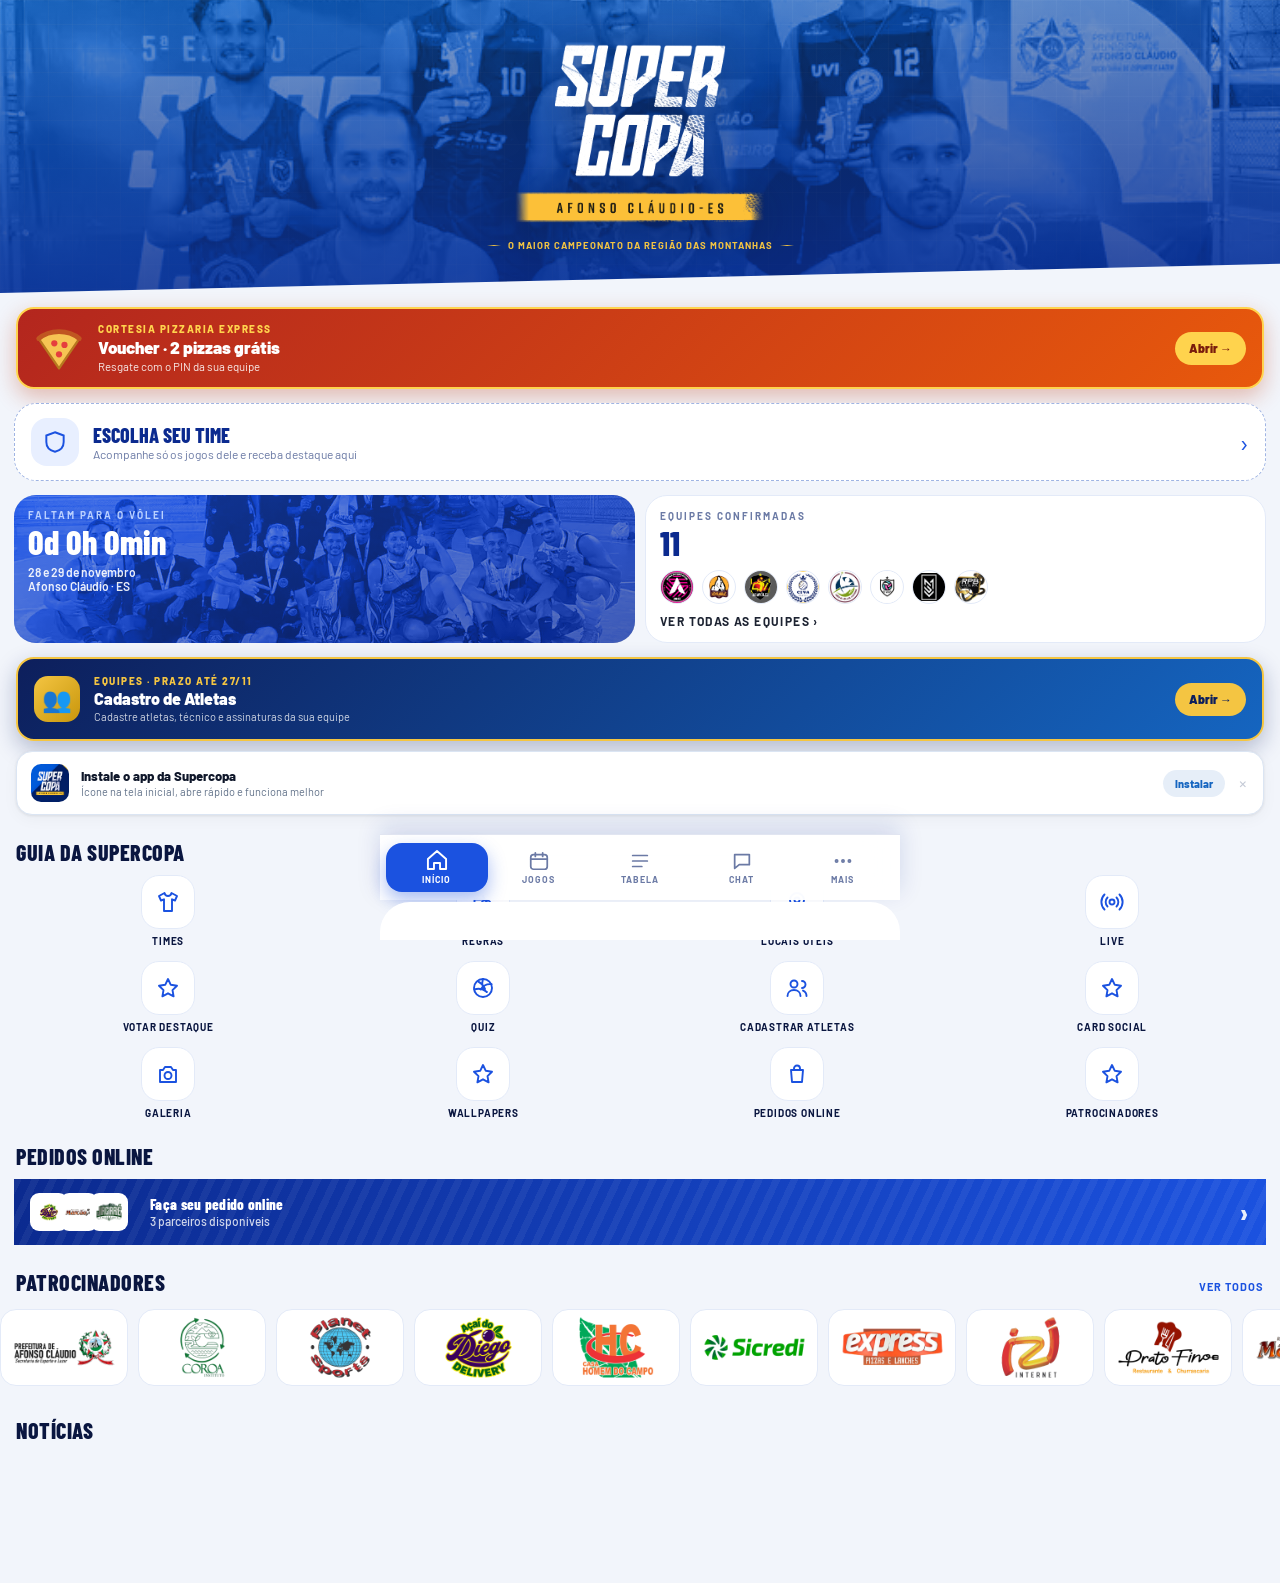
==== commit 082d77ae: "feat: transmissão com o link da live do vôlei Co-Authored-By: Claude Opus 5.5 <noreply@anthropic.com" ====
--- a/index.html
+++ b/index.html
@@ -693,12 +693,13 @@
 function _scDecidido(j){return j&&(j.status==="finalizado"||j.status==="wo")}
 async function loadVoleiDataIndex(){
   try{
-    let vMap={};
+    let vMap={},vivos=[];
     const[r,vr]=await Promise.all([scTorneioApp_(),fetch(SUMULA_SCRIPT_URL+'?action=partidasAoVivo',{signal:AbortSignal.timeout(5000)}).catch(()=>null)]);
-    if(vr)try{const vd=await vr.json();(vd.partidas||[]).forEach(p=>{vMap[p.id]=p})}catch(e){}
+    if(vr)try{const vd=await vr.json();vivos=vd.partidas||[];vivos.forEach(p=>{vMap[p.id]=p})}catch(e){}
     const T=r.t;
+    const gsProj=(function(grupos,vs){if(!vs||!vs.length)return grupos;return grupos.map(function(g){var tab=g.tabela.map(function(t){return Object.assign({},t,{_proj:false})});var idx={};tab.forEach(function(t,i){idx[String(t.equipe||'').trim().toLowerCase()]=i});vs.forEach(function(p){var cN=String(p.equipeCasa||'').trim().toLowerCase(),vN=String(p.equipeVisitante||'').trim().toLowerCase(),iA=idx[cN],iB=idx[vN];if(iA==null||iB==null)return;var cL=(p.setsCasa||0)>(p.setsVisitante||0)||((p.setsCasa||0)===(p.setsVisitante||0)&&(p.pontosCasa||0)>(p.pontosVisitante||0));var vL=(p.setsVisitante||0)>(p.setsCasa||0)||((p.setsCasa||0)===(p.setsVisitante||0)&&(p.pontosVisitante||0)>(p.pontosCasa||0));if(!cL&&!vL)return;var wI=cL?iA:iB,lI=cL?iB:iA,wS=cL?(p.setsCasa||0):(p.setsVisitante||0),lS=cL?(p.setsVisitante||0):(p.setsCasa||0);var finW=2,finL=wS>lS?lS:1;var pW=finL===0?3:2,pL=finL===0?0:1;tab[wI]=Object.assign({},tab[wI],{pontos:(tab[wI].pontos||0)+pW,vitorias:(tab[wI].vitorias||0)+1,jogos:(tab[wI].jogos||0)+1,saldoSets:(tab[wI].saldoSets||0)+(finW-finL),_proj:true});tab[lI]=Object.assign({},tab[lI],{pontos:(tab[lI].pontos||0)+pL,jogos:(tab[lI].jogos||0)+1,saldoSets:(tab[lI].saldoSets||0)-(finW-finL),_proj:true})});var sorted=tab.slice().sort(function(a,b){return(b.pontos-a.pontos)||(b.vitorias-a.vitorias)||(b.saldoSets-a.saldoSets)||((b.saldoPontos||0)-(a.saldoPontos||0))});return Object.assign({},g,{tabela:sorted})})})(T.grupos||[],vivos);
     ["A","B","C","D"].forEach(L=>{
-      const g=(T.grupos||[]).find(x=>x.grupo===L);
+      const g=gsProj.find(x=>x.grupo===L);
       tableData["grupo"+L]=g?g.tabela.map(l=>({pos:String(l.pos),name:l.equipe,city:"",badge:"",pj:String(l.jogos),v:String(l.vitorias),d:String(l.derrotas),sp:String(l.saldoSets),pts:String(l.pontos)})):[]
     });
     renderTable(curGrp);
@@ -883,7 +884,7 @@
     if (fechado) {
       const aviso = document.createElement('div');
       aviso.style.cssText = 'margin:0 16px 14px;background:#fff3cd;color:#856404;font-size:12px;padding:10px 14px;border-radius:10px';
-      aviso.textContent = '⛔ Prazo de inscrição/edição de atletas encerrado (27/11 às 13h). Lista somente pra consulta.';
+      aviso.textContent = '⛔ Prazo de inscrição/edição de atletas encerrado (27/11 às 23h59). Lista somente pra consulta.';
       document.getElementById('caaGerenciar').insertBefore(aviso, document.getElementById('caaContadores').nextSibling);
     }
     caaCarregarLista();
@@ -1009,10 +1010,10 @@
     wrap.innerHTML = '<p style="text-align:center;color:#ef4444;font-size:12px;padding:20px 0">Erro ao carregar atletas.</p>';
   }
 }
-const CADASTRO_ATLETAS_FECHA = new Date('2026-11-27T13:00:00');
+const CADASTRO_ATLETAS_FECHA = new Date('2026-11-27T23:59:00');
 
 async function caaSalvarAtleta(){
-  if (new Date() >= CADASTRO_ATLETAS_FECHA){ showToast('⛔ Prazo encerrado: inscrições/edições de atletas fecharam em 27/11 às 13h.'); return; }
+  if (new Date() >= CADASTRO_ATLETAS_FECHA){ showToast('⛔ Prazo encerrado: inscrições/edições de atletas fecharam em 27/11 às 23h59.'); return; }
   if (!caaEquipeAtual){ showToast('Entre com sua equipe primeiro.'); return; }
   const numero = document.getElementById('caa-numero').value.trim();
   const nome = document.getElementById('caa-nome').value.trim();
@@ -1029,7 +1030,7 @@
   } catch(e){ showToast('❌ Erro de conexão.'); }
 }
 async function caaRemoverAtleta(numero, nome){
-  if (new Date() >= CADASTRO_ATLETAS_FECHA){ showToast('⛔ Prazo encerrado: inscrições/edições de atletas fecharam em 27/11 às 22h.'); return; }
+  if (new Date() >= CADASTRO_ATLETAS_FECHA){ showToast('⛔ Prazo encerrado: inscrições/edições de atletas fecharam em 27/11 às 23h59.'); return; }
   if (!confirm('Remover ' + nome + '?')) return;
   try{
     const res = await fetch(SUMULA_SCRIPT_URL, { method:'POST', body: JSON.stringify({acao:'removerAtletaApp', equipe:caaEquipeAtual, pin:caaPinAtual, numero:numero, nome:nome}) }).then(r=>r.json());
@@ -1655,7 +1656,7 @@
   if(b)b.style.display="none";
 }
 window.syncNotifBanner=syncNotifBanner;
-!function(){var t,e=document.getElementById("curve"),o=0,a=!1;window.addEventListener("scroll",function(r){o=window.scrollY,a||(window.requestAnimationFrame(function(){var r;(r=o)>=0&&r<350&&(t=350-parseFloat(r/3),e&&e.setAttribute("d","M 800 300 Q 400 "+t+" 0 300 L 0 0 L 800 0 L 800 300 Z")),a=!1}),a=!0)})}(),document.addEventListener("DOMContentLoaded",async function(){await new Promise(t=>setTimeout(t,800));const ativo=!!await(window.notificacoesAtivas?.());atualizarBotaoPush(ativo);syncNotifBanner(ativo)})</script> <script src="supercopa-push.js"></script> <script>"serviceWorker"in navigator&&window.addEventListener("load",()=>{navigator.serviceWorker.register("sw.js").then(e=>{console.log("Service worker registered.",e)})})</script> <script>
+!function(){var t,e=document.getElementById("curve"),o=0,a=!1;window.addEventListener("scroll",function(r){o=window.scrollY,a||(window.requestAnimationFrame(function(){var r;(r=o)>=0&&r<350&&(t=350-parseFloat(r/3),e&&e.setAttribute("d","M 800 300 Q 400 "+t+" 0 300 L 0 0 L 800 0 L 800 300 Z")),a=!1}),a=!0)})}(),document.addEventListener("DOMContentLoaded",async function(){await new Promise(t=>setTimeout(t,800));const ativo=!!await(window.notificacoesAtivas?.());atualizarBotaoPush(ativo);syncNotifBanner(ativo)})</script> <script src="supercopa-push.js"></script> <script>"serviceWorker"in navigator&&window.addEventListener("load",()=>{navigator.serviceWorker.register("sw.js").then(e=>{console.log("Service worker registered.",e)});navigator.serviceWorker.addEventListener("message",e=>{if(e.data&&e.data.type==="SW_UPDATED")window.location.reload()})})</script> <script>
 async function shareGameCard(btn){
   try{
     const card = btn.closest('.gc');
@@ -2203,7 +2204,7 @@
 ];
 
 function updateQuizStrip(){const qs=getActiveQuizQuestions();const total=qs.length;document.getElementById("qAcertos").textContent=qAcertos;document.getElementById("qErros").textContent=qErros;document.getElementById("qTotal").textContent=total;const pct=qIdx>0?Math.round(qAcertos/qIdx*100):0;document.getElementById("qPerc").textContent=pct+"%";const fill=document.getElementById("quizFill");if(fill)fill.style.width=(qIdx/total*100)+"%";}
-const QUIZ_ENABLED_DATES={basquete:"2026-07-25",volei:"2026-11-28"};const QUIZ_DEADLINE={basquete:new Date("2026-07-26T13:10:00Z")};let _quizOverride={};try{_quizOverride=JSON.parse(localStorage.getItem("quiz_override")||"{}");}catch(e){_quizOverride={};}function isQuizSportClosed(sport){return _quizOverride[sport]!=="SIM"&&!!QUIZ_DEADLINE[sport]&&new Date()>=QUIZ_DEADLINE[sport];}function isQuizSportEnabled(sport){if(_quizOverride[sport]==="SIM")return true;if(_quizOverride[sport]==="NAO")return false;if(new Date().toISOString().slice(0,10)!==QUIZ_ENABLED_DATES[sport])return false;return !isQuizSportClosed(sport);}function buildYouTubeEmbedSrc(url){const vid=url.match(/(?:youtu\.be\/|youtube\.com\/(?:watch\?v=|live\/|embed\/|shorts\/))([a-zA-Z0-9_-]{11})/);if(vid)return "https://www.youtube.com/embed/"+vid[1];const chan=url.match(/youtube\.com\/channel\/(UC[a-zA-Z0-9_-]+)/);if(chan)return "https://www.youtube.com/embed/live_stream?channel="+chan[1];if(/^UC[a-zA-Z0-9_-]{10,}$/.test(url.trim()))return "https://www.youtube.com/embed/live_stream?channel="+url.trim();return null;}async function loadTransmissaoConfig(){const el=document.getElementById("transmissaoContent");if(!el)return;try{const url=`https://sheets.googleapis.com/v4/spreadsheets/${BASQ_SHEET_ID}/values/${encodeURIComponent("'Config'!A1:B50")}?key=${INDEX_GOOGLE_API_KEY}`;const res=await fetch(url);const data=await res.json();const cfg={};(data.values||[]).forEach(r=>{if(r[0])cfg[r[0].toString().trim()]=(r[1]||"").toString().trim();});const link=cfg["LIVE_YOUTUBE_URL"]||"";if(!link)return;const embedSrc=buildYouTubeEmbedSrc(link);el.innerHTML=(embedSrc?`<div style="position:relative;padding-top:56.25%;border-radius:14px;overflow:hidden;margin-bottom:16px;"><iframe src="${embedSrc}" style="position:absolute;top:0;left:0;width:100%;height:100%;border:0;" allow="accelerometer; autoplay; encrypted-media; gyroscope; picture-in-picture" allowfullscreen></iframe></div>`:"")+`<a href="${link}" target="_blank" style="display:inline-flex;align-items:center;gap:8px;background:#FF0000;color:#fff;font-weight:800;font-size:14px;padding:12px 24px;border-radius:12px;text-decoration:none;">▶ Assistir no YouTube</a>`;}catch(e){}}async function loadQuizOverrideFromSheet(){try{const url=`https://sheets.googleapis.com/v4/spreadsheets/${BASQ_SHEET_ID}/values/${encodeURIComponent("'Config'!A1:B50")}?key=${INDEX_GOOGLE_API_KEY}`;const res=await fetch(url);const data=await res.json();const cfg={};(data.values||[]).forEach(r=>{if(r[0])cfg[r[0].toString().trim()]=(r[1]||"").toString().trim().toUpperCase();});_quizOverride={basquete:cfg["QUIZ_BASQUETE_ENABLED"]||"",volei:cfg["QUIZ_VOLEI_ENABLED"]||""};localStorage.setItem("quiz_override",JSON.stringify(_quizOverride));updateQuizHomeButtons();}catch(e){}}function updateQuizHomeButtons(){[["volei","quizBtnVolei"],["basquete","quizBtnBasquete"]].forEach(([sport,id])=>{const btn=document.getElementById(id);if(!btn)return;const enabled=isQuizSportEnabled(sport);const status=btn.querySelector(".quiz-sport-status");btn.disabled=false;btn.style.cursor="pointer";if(enabled){btn.style.opacity="1";if(status)status.textContent="40 perguntas";}else{btn.style.opacity=".55";if(status)status.textContent=isQuizSportClosed(sport)?"🔒 Encerrado":"🔒 Libera em "+QUIZ_ENABLED_DATES[sport].split("-").reverse().join("/");}});}function initQuiz(){qIdx=0;qAcertos=0;qErros=0;qNome="";qFone="";qStartTime=null;const f=document.getElementById("quizFill");if(f)f.style.width="0%";updateQuizStrip();const e=document.getElementById("quizContent");if(e)e.innerHTML='<div id="quizHome" style="padding:24px 14px;"><div style="text-align:center;margin-bottom:24px;"><div style="font-size:48px;margin-bottom:10px;">🧠</div><div style="font-family:Anton,sans-serif;font-size:24px;color:var(--gold);text-transform:uppercase;">Quiz Supercopa AFC</div><div style="font-size:13px;color:var(--muted);margin-top:6px;line-height:1.6;"><strong style="color:var(--text)">Você terá somente 1 tentativa</strong></div></div><div style="font-size:12px;font-weight:800;color:var(--muted);text-transform:uppercase;letter-spacing:1px;margin-bottom:12px;">Escolha o esporte:</div><div style="display:grid;grid-template-columns:1fr 1fr;gap:12px;margin-bottom:20px;"><button id="quizBtnVolei" onclick="initQuizSport(\'volei\')" style="padding:20px 12px;border-radius:16px;border:2px solid var(--border-gold);background:var(--card2);color:var(--text);cursor:pointer;text-align:center;"><div style="font-size:32px;margin-bottom:6px;">🏐</div><div style="font-family:Anton,sans-serif;font-size:16px;color:var(--gold);">VÔLEI</div><div class="quiz-sport-status" style="font-size:11px;color:var(--muted);margin-top:4px;">40 perguntas</div></button><button id="quizBtnBasquete" onclick="initQuizSport(\'basquete\')" style="padding:20px 12px;border-radius:16px;border:2px solid var(--border);background:var(--card2);color:var(--text);cursor:pointer;text-align:center;"><div style="font-size:32px;margin-bottom:6px;">🏀</div><div style="font-family:Anton,sans-serif;font-size:16px;color:var(--gold);">BASQUETE</div><div class="quiz-sport-status" style="font-size:11px;color:var(--muted);margin-top:4px;">40 perguntas</div></button></div><button onclick="showQuizRanking()" style="width:100%;height:44px;border-radius:14px;border:1px solid var(--border-gold);background:var(--card2);color:var(--gold);font-weight:800;font-size:13px;cursor:pointer;margin-bottom:16px;">🏆 Ver Ranking Geral</button><div style="background:var(--card2);border:1px solid var(--border-gold);border-radius:16px;padding:16px;"><div style="font-size:12px;font-weight:800;color:var(--gold);margin-bottom:8px;text-transform:uppercase;letter-spacing:1px;">🏆 Como ganhar</div><div style="font-size:12px;color:var(--muted);line-height:1.7;">✅ Responda todas as 40 perguntas<br>✅ Quem tiver a maior % de acertos ganha<br>⚠️ Em empate, vence quem terminou primeiro<br>🔒 Você tem apenas 1 tentativa<br>🎉 O campeão será premiado no intervalo entre a Semifinal 1 e a Semifinal 2 — fique de olho no Ranking e confira sua posição! O vencedor precisa estar na quadra no momento da chamada; se não estiver, chamaremos o próximo colocado no ranking.</div></div></div>';updateQuizHomeButtons();loadQuizOverrideFromSheet();}function responderQuizNovamente(sport){const pin=prompt("Senha da equipe:");if(pin===null)return;if(pin!=="5912"){alert("Senha incorreta.");return;}localStorage.removeItem("quiz_feito_"+sport);initQuizSport(sport);}function initQuizSport(sport){_quizSport=sport;if(!isQuizSportEnabled(sport)){const e=document.getElementById("quizContent");if(!e)return;const h=document.getElementById("quizHome");if(h)h.style.display="none";if(isQuizSportClosed(sport)){return e.innerHTML=`<div style="padding:30px 14px;text-align:center;"><div style="font-size:48px;margin-bottom:12px;">🔒</div><div style="font-family:Anton,sans-serif;font-size:20px;color:var(--gold);margin-bottom:8px;">QUIZ ENCERRADO</div><div style="font-size:13px;color:var(--muted);line-height:1.6;margin-bottom:16px;">O quiz de ${sport==="basquete"?"Basquete":"Vôlei"} já foi encerrado.</div><button onclick="initQuiz()" style="width:100%;height:44px;border-radius:12px;border:1px solid var(--border);background:var(--card2);color:var(--muted);cursor:pointer;font-size:13px;">← Voltar</button></div>`;}const dataBr=QUIZ_ENABLED_DATES[sport].split("-").reverse().join("/");return e.innerHTML=`<div style="padding:30px 14px;text-align:center;"><div style="font-size:48px;margin-bottom:12px;">🔒</div><div style="font-family:Anton,sans-serif;font-size:20px;color:var(--gold);margin-bottom:8px;">QUIZ AINDA NÃO LIBERADO</div><div style="font-size:13px;color:var(--muted);line-height:1.6;margin-bottom:16px;">O quiz de ${sport==="basquete"?"Basquete":"Vôlei"} libera em <strong style="color:var(--text)">${dataBr}</strong>.</div><button onclick="initQuiz()" style="width:100%;height:44px;border-radius:12px;border:1px solid var(--border);background:var(--card2);color:var(--muted);cursor:pointer;font-size:13px;">← Voltar</button></div>`;}const key="quiz_feito_"+sport;const e=document.getElementById("quizContent");if(!e)return;const h=document.getElementById("quizHome");if(h)h.style.display="none";const prev=localStorage.getItem(key);if(prev){const o=JSON.parse(prev);const sn=sport==="basquete"?"🏀 Basquete":"🏐 Vôlei";return e.innerHTML=`<div class="quiz-result" style="padding:30px 14px;"><div style="font-size:48px;margin-bottom:12px;">🔒</div><div style="font-family:Anton,sans-serif;font-size:22px;color:var(--gold);margin-bottom:8px;">QUIZ JÁ RESPONDIDO</div><div style="font-size:13px;color:var(--muted);margin-bottom:6px;">${sn}</div><div style="font-size:13px;color:var(--muted);line-height:1.6;margin-bottom:16px;">Olá, <strong style="color:var(--text)">${o.nome}</strong>!<br>Resultado: <strong style="color:var(--gold)">${o.acertos}/${o.total} (${o.pct}%)</strong></div><button onclick="initQuiz()" style="margin-top:16px;width:100%;height:44px;border-radius:12px;border:1px solid var(--border);background:var(--card2);color:var(--muted);cursor:pointer;font-size:13px;">← Voltar</button><button onclick="responderQuizNovamente('${sport}')" style="margin-top:10px;width:100%;height:40px;border-radius:12px;border:1px dashed var(--border);background:transparent;color:var(--muted);cursor:pointer;font-size:11px;">🔓 Equipe: liberar nova resposta</button></div>`;}
+const QUIZ_ENABLED_DATES={basquete:"2026-07-25",volei:"2026-11-28"};const QUIZ_DEADLINE={basquete:new Date("2026-07-26T13:10:00Z")};let _quizOverride={};try{_quizOverride=JSON.parse(localStorage.getItem("quiz_override")||"{}");}catch(e){_quizOverride={};}function isQuizSportClosed(sport){return _quizOverride[sport]!=="SIM"&&!!QUIZ_DEADLINE[sport]&&new Date()>=QUIZ_DEADLINE[sport];}function isQuizSportEnabled(sport){if(_quizOverride[sport]==="SIM")return true;if(_quizOverride[sport]==="NAO")return false;if(new Date().toISOString().slice(0,10)!==QUIZ_ENABLED_DATES[sport])return false;return !isQuizSportClosed(sport);}function buildYouTubeEmbedSrc(url){const vid=url.match(/(?:youtu\.be\/|youtube\.com\/(?:watch\?v=|live\/|embed\/|shorts\/))([a-zA-Z0-9_-]{11})/);if(vid)return "https://www.youtube.com/embed/"+vid[1];const chan=url.match(/youtube\.com\/channel\/(UC[a-zA-Z0-9_-]+)/);if(chan)return "https://www.youtube.com/embed/live_stream?channel="+chan[1];if(/^UC[a-zA-Z0-9_-]{10,}$/.test(url.trim()))return "https://www.youtube.com/embed/live_stream?channel="+url.trim();return null;}async function loadTransmissaoConfig(){const el=document.getElementById("transmissaoContent");if(!el)return;try{const link="https://www.youtube.com/live/_X4v0yLfQOs";const embedSrc=buildYouTubeEmbedSrc(link);el.innerHTML=(embedSrc?`<div style="position:relative;padding-top:56.25%;border-radius:14px;overflow:hidden;margin-bottom:16px;"><iframe src="${embedSrc}" style="position:absolute;top:0;left:0;width:100%;height:100%;border:0;" allow="accelerometer; autoplay; encrypted-media; gyroscope; picture-in-picture" allowfullscreen></iframe></div>`:"")+`<a href="${link}" target="_blank" style="display:inline-flex;align-items:center;gap:8px;background:#FF0000;color:#fff;font-weight:800;font-size:14px;padding:12px 24px;border-radius:12px;text-decoration:none;">▶ Assistir no YouTube</a>`;}catch(e){}}async function loadQuizOverrideFromSheet(){try{const url=`https://sheets.googleapis.com/v4/spreadsheets/${BASQ_SHEET_ID}/values/${encodeURIComponent("'Config'!A1:B50")}?key=${INDEX_GOOGLE_API_KEY}`;const res=await fetch(url);const data=await res.json();const cfg={};(data.values||[]).forEach(r=>{if(r[0])cfg[r[0].toString().trim()]=(r[1]||"").toString().trim().toUpperCase();});_quizOverride={basquete:cfg["QUIZ_BASQUETE_ENABLED"]||"",volei:cfg["QUIZ_VOLEI_ENABLED"]||""};localStorage.setItem("quiz_override",JSON.stringify(_quizOverride));updateQuizHomeButtons();}catch(e){}}function updateQuizHomeButtons(){[["volei","quizBtnVolei"],["basquete","quizBtnBasquete"]].forEach(([sport,id])=>{const btn=document.getElementById(id);if(!btn)return;const enabled=isQuizSportEnabled(sport);const status=btn.querySelector(".quiz-sport-status");btn.disabled=false;btn.style.cursor="pointer";if(enabled){btn.style.opacity="1";if(status)status.textContent="40 perguntas";}else{btn.style.opacity=".55";if(status)status.textContent=isQuizSportClosed(sport)?"🔒 Encerrado":"🔒 Libera em "+QUIZ_ENABLED_DATES[sport].split("-").reverse().join("/");}});}function initQuiz(){qIdx=0;qAcertos=0;qErros=0;qNome="";qFone="";qStartTime=null;const f=document.getElementById("quizFill");if(f)f.style.width="0%";updateQuizStrip();const e=document.getElementById("quizContent");if(e)e.innerHTML='<div id="quizHome" style="padding:24px 14px;"><div style="text-align:center;margin-bottom:24px;"><div style="font-size:48px;margin-bottom:10px;">🧠</div><div style="font-family:Anton,sans-serif;font-size:24px;color:var(--gold);text-transform:uppercase;">Quiz Supercopa AFC</div><div style="font-size:13px;color:var(--muted);margin-top:6px;line-height:1.6;"><strong style="color:var(--text)">Você terá somente 1 tentativa</strong></div></div><div style="font-size:12px;font-weight:800;color:var(--muted);text-transform:uppercase;letter-spacing:1px;margin-bottom:12px;">Escolha o esporte:</div><div style="display:grid;grid-template-columns:1fr 1fr;gap:12px;margin-bottom:20px;"><button id="quizBtnVolei" onclick="initQuizSport(\'volei\')" style="padding:20px 12px;border-radius:16px;border:2px solid var(--border-gold);background:var(--card2);color:var(--text);cursor:pointer;text-align:center;"><div style="font-size:32px;margin-bottom:6px;">🏐</div><div style="font-family:Anton,sans-serif;font-size:16px;color:var(--gold);">VÔLEI</div><div class="quiz-sport-status" style="font-size:11px;color:var(--muted);margin-top:4px;">40 perguntas</div></button><button id="quizBtnBasquete" onclick="initQuizSport(\'basquete\')" style="padding:20px 12px;border-radius:16px;border:2px solid var(--border);background:var(--card2);color:var(--text);cursor:pointer;text-align:center;"><div style="font-size:32px;margin-bottom:6px;">🏀</div><div style="font-family:Anton,sans-serif;font-size:16px;color:var(--gold);">BASQUETE</div><div class="quiz-sport-status" style="font-size:11px;color:var(--muted);margin-top:4px;">40 perguntas</div></button></div><button onclick="showQuizRanking()" style="width:100%;height:44px;border-radius:14px;border:1px solid var(--border-gold);background:var(--card2);color:var(--gold);font-weight:800;font-size:13px;cursor:pointer;margin-bottom:16px;">🏆 Ver Ranking Geral</button><div style="background:var(--card2);border:1px solid var(--border-gold);border-radius:16px;padding:16px;"><div style="font-size:12px;font-weight:800;color:var(--gold);margin-bottom:8px;text-transform:uppercase;letter-spacing:1px;">🏆 Como ganhar</div><div style="font-size:12px;color:var(--muted);line-height:1.7;">✅ Responda todas as 40 perguntas<br>✅ Quem tiver a maior % de acertos ganha<br>⚠️ Em empate, vence quem terminou primeiro<br>🔒 Você tem apenas 1 tentativa<br>🎉 O campeão será premiado no intervalo entre a Semifinal 1 e a Semifinal 2 — fique de olho no Ranking e confira sua posição! O vencedor precisa estar na quadra no momento da chamada; se não estiver, chamaremos o próximo colocado no ranking.</div></div></div>';updateQuizHomeButtons();loadQuizOverrideFromSheet();}function responderQuizNovamente(sport){const pin=prompt("Senha da equipe:");if(pin===null)return;if(pin!=="5912"){alert("Senha incorreta.");return;}localStorage.removeItem("quiz_feito_"+sport);initQuizSport(sport);}function initQuizSport(sport){_quizSport=sport;if(!isQuizSportEnabled(sport)){const e=document.getElementById("quizContent");if(!e)return;const h=document.getElementById("quizHome");if(h)h.style.display="none";if(isQuizSportClosed(sport)){return e.innerHTML=`<div style="padding:30px 14px;text-align:center;"><div style="font-size:48px;margin-bottom:12px;">🔒</div><div style="font-family:Anton,sans-serif;font-size:20px;color:var(--gold);margin-bottom:8px;">QUIZ ENCERRADO</div><div style="font-size:13px;color:var(--muted);line-height:1.6;margin-bottom:16px;">O quiz de ${sport==="basquete"?"Basquete":"Vôlei"} já foi encerrado.</div><button onclick="initQuiz()" style="width:100%;height:44px;border-radius:12px;border:1px solid var(--border);background:var(--card2);color:var(--muted);cursor:pointer;font-size:13px;">← Voltar</button></div>`;}const dataBr=QUIZ_ENABLED_DATES[sport].split("-").reverse().join("/");return e.innerHTML=`<div style="padding:30px 14px;text-align:center;"><div style="font-size:48px;margin-bottom:12px;">🔒</div><div style="font-family:Anton,sans-serif;font-size:20px;color:var(--gold);margin-bottom:8px;">QUIZ AINDA NÃO LIBERADO</div><div style="font-size:13px;color:var(--muted);line-height:1.6;margin-bottom:16px;">O quiz de ${sport==="basquete"?"Basquete":"Vôlei"} libera em <strong style="color:var(--text)">${dataBr}</strong>.</div><button onclick="initQuiz()" style="width:100%;height:44px;border-radius:12px;border:1px solid var(--border);background:var(--card2);color:var(--muted);cursor:pointer;font-size:13px;">← Voltar</button></div>`;}const key="quiz_feito_"+sport;const e=document.getElementById("quizContent");if(!e)return;const h=document.getElementById("quizHome");if(h)h.style.display="none";const prev=localStorage.getItem(key);if(prev){const o=JSON.parse(prev);const sn=sport==="basquete"?"🏀 Basquete":"🏐 Vôlei";return e.innerHTML=`<div class="quiz-result" style="padding:30px 14px;"><div style="font-size:48px;margin-bottom:12px;">🔒</div><div style="font-family:Anton,sans-serif;font-size:22px;color:var(--gold);margin-bottom:8px;">QUIZ JÁ RESPONDIDO</div><div style="font-size:13px;color:var(--muted);margin-bottom:6px;">${sn}</div><div style="font-size:13px;color:var(--muted);line-height:1.6;margin-bottom:16px;">Olá, <strong style="color:var(--text)">${o.nome}</strong>!<br>Resultado: <strong style="color:var(--gold)">${o.acertos}/${o.total} (${o.pct}%)</strong></div><button onclick="initQuiz()" style="margin-top:16px;width:100%;height:44px;border-radius:12px;border:1px solid var(--border);background:var(--card2);color:var(--muted);cursor:pointer;font-size:13px;">← Voltar</button><button onclick="responderQuizNovamente('${sport}')" style="margin-top:10px;width:100%;height:40px;border-radius:12px;border:1px dashed var(--border);background:transparent;color:var(--muted);cursor:pointer;font-size:11px;">🔓 Equipe: liberar nova resposta</button></div>`;}
 qIdx=0,qAcertos=0,qErros=0,qNome="",qFone="",qStartTime=null;updateQuizStrip();e.innerHTML=`<div style="padding:24px 14px;"><button onclick="initQuiz()" style="display:inline-flex;align-items:center;gap:6px;background:var(--card2);border:1px solid var(--border);border-radius:10px;padding:8px 14px;font-size:12px;font-weight:700;color:var(--muted);cursor:pointer;margin-bottom:14px;">← Voltar</button><div style="text-align:center;margin-bottom:20px;"><div style="font-size:32px;">${sport==="basquete"?"🏀":"🏐"}</div><div style="font-family:Anton,sans-serif;font-size:20px;color:var(--gold);margin-top:6px;">Quiz de ${sport==="basquete"?"Basquete":"Vôlei"}</div></div><div style="margin-bottom:16px;"><label style="font-size:12px;font-weight:800;color:var(--muted);text-transform:uppercase;letter-spacing:1px;display:block;margin-bottom:8px;">Seu nome completo *</label><input id="quizNomeInput" type="text" placeholder="Digite seu nome" style="width:100%;padding:13px 14px;border-radius:12px;border:1px solid var(--border);background:var(--card);color:var(--text);font-size:14px;font-weight:700;outline:none;box-sizing:border-box;"></div><div style="margin-bottom:20px;"><label style="font-size:12px;font-weight:800;color:var(--muted);text-transform:uppercase;letter-spacing:1px;display:block;margin-bottom:8px;">Seu WhatsApp *</label><input id="quizFoneInput" type="tel" placeholder="(00) 00000-0000" style="width:100%;padding:13px 14px;border-radius:12px;border:1px solid var(--border);background:var(--card);color:var(--text);font-size:14px;font-weight:700;outline:none;box-sizing:border-box;"></div><button onclick="startQuizComNome()" style="width:100%;height:50px;border-radius:14px;border:none;background:linear-gradient(135deg,var(--gold),#e8a010);color:#050816;font-weight:800;font-size:15px;cursor:pointer;">🚀 COMEÇAR QUIZ</button></div>`;}
 function showQuizRanking(){const e=document.getElementById("quizContent");if(!e)return;const h=document.getElementById("quizHome");if(h)h.style.display="none";e.innerHTML=`<div style="padding:24px 14px;"><button onclick="initQuiz()" style="display:inline-flex;align-items:center;gap:6px;background:var(--card2);border:1px solid var(--border);border-radius:10px;padding:8px 14px;font-size:12px;font-weight:700;color:var(--muted);cursor:pointer;margin-bottom:14px;">← Voltar</button><div style="text-align:center;margin-bottom:16px;"><div style="font-size:32px;">🏆</div><div style="font-family:Anton,sans-serif;font-size:20px;color:var(--gold);margin-top:6px;">Ranking do Quiz</div></div><div id="quizRankingList"><div style="padding:6px">${skeletonHTML(4,44)}</div></div></div>`;loadQuizRanking();}async function loadQuizRanking(){const el=document.getElementById("quizRankingList");if(!el)return;try{const r=await fetch(QUIZ_SHEETS_URL+"?action=ranking_quiz");const data=await r.json();const ranking=data.ranking||[];if(!ranking.length){el.innerHTML=emptyStateHTML('🧠','Nenhum participante ainda. Seja o primeiro!');return;}const medals=["🥇","🥈","🥉"];el.innerHTML=ranking.map((p,i)=>`<div class="rk-item" style="display:flex;align-items:center;gap:12px;background:${i<3?"rgba(244,197,66,.08)":"var(--card)"};border:1px solid ${i<3?"var(--border-gold)":"var(--border)"};border-radius:13px;padding:12px 14px;margin-bottom:8px;"><div style="font-size:${i<3?"22":"15"}px;width:32px;text-align:center;">${medals[i]||(i+1)}</div><div style="flex:1;min-width:0;"><div class="rk-nome" style="font-size:13px;font-weight:800;color:var(--text);white-space:nowrap;overflow:hidden;text-overflow:ellipsis;">${p.nome}</div><div style="font-size:10px;color:var(--muted);margin-top:2px;">${p.acertos} de ${p.total} · ${p.tempo}s</div></div><div class="rk-pct" style="font-family:Anton,sans-serif;font-size:18px;color:var(--gold);">${p.pct}%</div></div>`).join("");}catch(err){el.innerHTML='<div style="text-align:center;padding:30px;color:var(--muted);font-size:12px;">Erro ao carregar ranking.</div>';}}function startQuizComNome(){const ni=document.getElementById("quizNomeInput"),fi=document.getElementById("quizFoneInput");if(!ni||!fi)return;const nome=ni.value.trim(),fone=fi.value.trim();if(!nome){alert("Informe seu nome!");return;}if(!fone||fone.length<8){alert("Informe seu WhatsApp!");return;}qNome=nome;qFone=fone;qStartTime=Date.now();renderQuizQuestion();}
 function renderQuizQuestion(){const qs=getActiveQuizQuestions();const e=document.getElementById("quizContent");if(!e)return;if(qIdx>=qs.length){finishQuiz();return;}const q=qs[qIdx];const num=qIdx+1;e.innerHTML=`<div style="padding:16px 14px;"><div style="font-size:11px;font-weight:700;color:var(--muted);text-transform:uppercase;letter-spacing:1px;margin-bottom:12px;">Pergunta ${num} de ${qs.length}</div><div style="font-size:16px;font-weight:800;color:var(--text);line-height:1.5;margin-bottom:20px;">${q.q}</div><div class="quiz-opts">${q.opts.map((o,i)=>`<button class="quiz-opt" onclick="answerQuiz(${i})">${String.fromCharCode(65+i)}. ${o}</button>`).join("")}</div></div>`;}
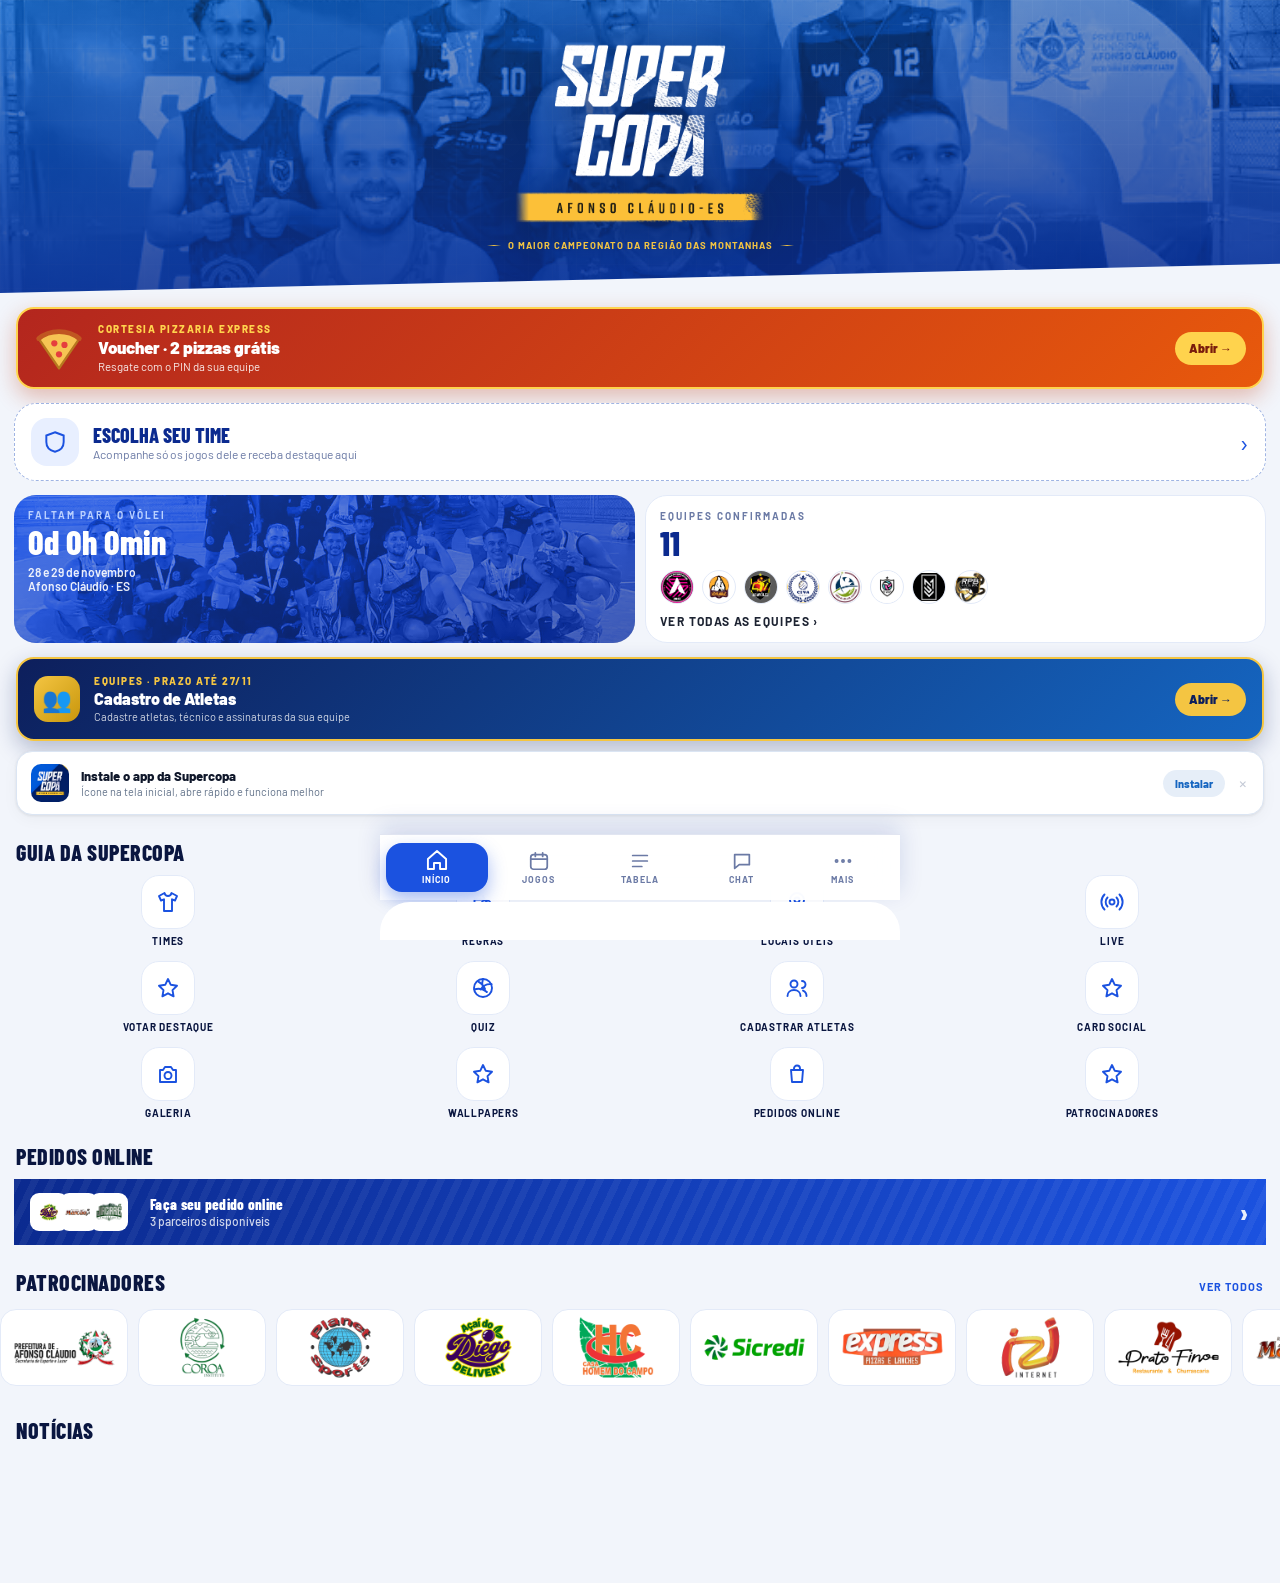
==== commit 6e903a46: "fix: transmissão abre no YouTube (live com incorporação desativada) Co-Authored-By: Claude Opus 5.5 " ====
--- a/index.html
+++ b/index.html
@@ -2204,7 +2204,7 @@
 ];
 
 function updateQuizStrip(){const qs=getActiveQuizQuestions();const total=qs.length;document.getElementById("qAcertos").textContent=qAcertos;document.getElementById("qErros").textContent=qErros;document.getElementById("qTotal").textContent=total;const pct=qIdx>0?Math.round(qAcertos/qIdx*100):0;document.getElementById("qPerc").textContent=pct+"%";const fill=document.getElementById("quizFill");if(fill)fill.style.width=(qIdx/total*100)+"%";}
-const QUIZ_ENABLED_DATES={basquete:"2026-07-25",volei:"2026-11-28"};const QUIZ_DEADLINE={basquete:new Date("2026-07-26T13:10:00Z")};let _quizOverride={};try{_quizOverride=JSON.parse(localStorage.getItem("quiz_override")||"{}");}catch(e){_quizOverride={};}function isQuizSportClosed(sport){return _quizOverride[sport]!=="SIM"&&!!QUIZ_DEADLINE[sport]&&new Date()>=QUIZ_DEADLINE[sport];}function isQuizSportEnabled(sport){if(_quizOverride[sport]==="SIM")return true;if(_quizOverride[sport]==="NAO")return false;if(new Date().toISOString().slice(0,10)!==QUIZ_ENABLED_DATES[sport])return false;return !isQuizSportClosed(sport);}function buildYouTubeEmbedSrc(url){const vid=url.match(/(?:youtu\.be\/|youtube\.com\/(?:watch\?v=|live\/|embed\/|shorts\/))([a-zA-Z0-9_-]{11})/);if(vid)return "https://www.youtube.com/embed/"+vid[1];const chan=url.match(/youtube\.com\/channel\/(UC[a-zA-Z0-9_-]+)/);if(chan)return "https://www.youtube.com/embed/live_stream?channel="+chan[1];if(/^UC[a-zA-Z0-9_-]{10,}$/.test(url.trim()))return "https://www.youtube.com/embed/live_stream?channel="+url.trim();return null;}async function loadTransmissaoConfig(){const el=document.getElementById("transmissaoContent");if(!el)return;try{const link="https://www.youtube.com/live/_X4v0yLfQOs";const embedSrc=buildYouTubeEmbedSrc(link);el.innerHTML=(embedSrc?`<div style="position:relative;padding-top:56.25%;border-radius:14px;overflow:hidden;margin-bottom:16px;"><iframe src="${embedSrc}" style="position:absolute;top:0;left:0;width:100%;height:100%;border:0;" allow="accelerometer; autoplay; encrypted-media; gyroscope; picture-in-picture" allowfullscreen></iframe></div>`:"")+`<a href="${link}" target="_blank" style="display:inline-flex;align-items:center;gap:8px;background:#FF0000;color:#fff;font-weight:800;font-size:14px;padding:12px 24px;border-radius:12px;text-decoration:none;">▶ Assistir no YouTube</a>`;}catch(e){}}async function loadQuizOverrideFromSheet(){try{const url=`https://sheets.googleapis.com/v4/spreadsheets/${BASQ_SHEET_ID}/values/${encodeURIComponent("'Config'!A1:B50")}?key=${INDEX_GOOGLE_API_KEY}`;const res=await fetch(url);const data=await res.json();const cfg={};(data.values||[]).forEach(r=>{if(r[0])cfg[r[0].toString().trim()]=(r[1]||"").toString().trim().toUpperCase();});_quizOverride={basquete:cfg["QUIZ_BASQUETE_ENABLED"]||"",volei:cfg["QUIZ_VOLEI_ENABLED"]||""};localStorage.setItem("quiz_override",JSON.stringify(_quizOverride));updateQuizHomeButtons();}catch(e){}}function updateQuizHomeButtons(){[["volei","quizBtnVolei"],["basquete","quizBtnBasquete"]].forEach(([sport,id])=>{const btn=document.getElementById(id);if(!btn)return;const enabled=isQuizSportEnabled(sport);const status=btn.querySelector(".quiz-sport-status");btn.disabled=false;btn.style.cursor="pointer";if(enabled){btn.style.opacity="1";if(status)status.textContent="40 perguntas";}else{btn.style.opacity=".55";if(status)status.textContent=isQuizSportClosed(sport)?"🔒 Encerrado":"🔒 Libera em "+QUIZ_ENABLED_DATES[sport].split("-").reverse().join("/");}});}function initQuiz(){qIdx=0;qAcertos=0;qErros=0;qNome="";qFone="";qStartTime=null;const f=document.getElementById("quizFill");if(f)f.style.width="0%";updateQuizStrip();const e=document.getElementById("quizContent");if(e)e.innerHTML='<div id="quizHome" style="padding:24px 14px;"><div style="text-align:center;margin-bottom:24px;"><div style="font-size:48px;margin-bottom:10px;">🧠</div><div style="font-family:Anton,sans-serif;font-size:24px;color:var(--gold);text-transform:uppercase;">Quiz Supercopa AFC</div><div style="font-size:13px;color:var(--muted);margin-top:6px;line-height:1.6;"><strong style="color:var(--text)">Você terá somente 1 tentativa</strong></div></div><div style="font-size:12px;font-weight:800;color:var(--muted);text-transform:uppercase;letter-spacing:1px;margin-bottom:12px;">Escolha o esporte:</div><div style="display:grid;grid-template-columns:1fr 1fr;gap:12px;margin-bottom:20px;"><button id="quizBtnVolei" onclick="initQuizSport(\'volei\')" style="padding:20px 12px;border-radius:16px;border:2px solid var(--border-gold);background:var(--card2);color:var(--text);cursor:pointer;text-align:center;"><div style="font-size:32px;margin-bottom:6px;">🏐</div><div style="font-family:Anton,sans-serif;font-size:16px;color:var(--gold);">VÔLEI</div><div class="quiz-sport-status" style="font-size:11px;color:var(--muted);margin-top:4px;">40 perguntas</div></button><button id="quizBtnBasquete" onclick="initQuizSport(\'basquete\')" style="padding:20px 12px;border-radius:16px;border:2px solid var(--border);background:var(--card2);color:var(--text);cursor:pointer;text-align:center;"><div style="font-size:32px;margin-bottom:6px;">🏀</div><div style="font-family:Anton,sans-serif;font-size:16px;color:var(--gold);">BASQUETE</div><div class="quiz-sport-status" style="font-size:11px;color:var(--muted);margin-top:4px;">40 perguntas</div></button></div><button onclick="showQuizRanking()" style="width:100%;height:44px;border-radius:14px;border:1px solid var(--border-gold);background:var(--card2);color:var(--gold);font-weight:800;font-size:13px;cursor:pointer;margin-bottom:16px;">🏆 Ver Ranking Geral</button><div style="background:var(--card2);border:1px solid var(--border-gold);border-radius:16px;padding:16px;"><div style="font-size:12px;font-weight:800;color:var(--gold);margin-bottom:8px;text-transform:uppercase;letter-spacing:1px;">🏆 Como ganhar</div><div style="font-size:12px;color:var(--muted);line-height:1.7;">✅ Responda todas as 40 perguntas<br>✅ Quem tiver a maior % de acertos ganha<br>⚠️ Em empate, vence quem terminou primeiro<br>🔒 Você tem apenas 1 tentativa<br>🎉 O campeão será premiado no intervalo entre a Semifinal 1 e a Semifinal 2 — fique de olho no Ranking e confira sua posição! O vencedor precisa estar na quadra no momento da chamada; se não estiver, chamaremos o próximo colocado no ranking.</div></div></div>';updateQuizHomeButtons();loadQuizOverrideFromSheet();}function responderQuizNovamente(sport){const pin=prompt("Senha da equipe:");if(pin===null)return;if(pin!=="5912"){alert("Senha incorreta.");return;}localStorage.removeItem("quiz_feito_"+sport);initQuizSport(sport);}function initQuizSport(sport){_quizSport=sport;if(!isQuizSportEnabled(sport)){const e=document.getElementById("quizContent");if(!e)return;const h=document.getElementById("quizHome");if(h)h.style.display="none";if(isQuizSportClosed(sport)){return e.innerHTML=`<div style="padding:30px 14px;text-align:center;"><div style="font-size:48px;margin-bottom:12px;">🔒</div><div style="font-family:Anton,sans-serif;font-size:20px;color:var(--gold);margin-bottom:8px;">QUIZ ENCERRADO</div><div style="font-size:13px;color:var(--muted);line-height:1.6;margin-bottom:16px;">O quiz de ${sport==="basquete"?"Basquete":"Vôlei"} já foi encerrado.</div><button onclick="initQuiz()" style="width:100%;height:44px;border-radius:12px;border:1px solid var(--border);background:var(--card2);color:var(--muted);cursor:pointer;font-size:13px;">← Voltar</button></div>`;}const dataBr=QUIZ_ENABLED_DATES[sport].split("-").reverse().join("/");return e.innerHTML=`<div style="padding:30px 14px;text-align:center;"><div style="font-size:48px;margin-bottom:12px;">🔒</div><div style="font-family:Anton,sans-serif;font-size:20px;color:var(--gold);margin-bottom:8px;">QUIZ AINDA NÃO LIBERADO</div><div style="font-size:13px;color:var(--muted);line-height:1.6;margin-bottom:16px;">O quiz de ${sport==="basquete"?"Basquete":"Vôlei"} libera em <strong style="color:var(--text)">${dataBr}</strong>.</div><button onclick="initQuiz()" style="width:100%;height:44px;border-radius:12px;border:1px solid var(--border);background:var(--card2);color:var(--muted);cursor:pointer;font-size:13px;">← Voltar</button></div>`;}const key="quiz_feito_"+sport;const e=document.getElementById("quizContent");if(!e)return;const h=document.getElementById("quizHome");if(h)h.style.display="none";const prev=localStorage.getItem(key);if(prev){const o=JSON.parse(prev);const sn=sport==="basquete"?"🏀 Basquete":"🏐 Vôlei";return e.innerHTML=`<div class="quiz-result" style="padding:30px 14px;"><div style="font-size:48px;margin-bottom:12px;">🔒</div><div style="font-family:Anton,sans-serif;font-size:22px;color:var(--gold);margin-bottom:8px;">QUIZ JÁ RESPONDIDO</div><div style="font-size:13px;color:var(--muted);margin-bottom:6px;">${sn}</div><div style="font-size:13px;color:var(--muted);line-height:1.6;margin-bottom:16px;">Olá, <strong style="color:var(--text)">${o.nome}</strong>!<br>Resultado: <strong style="color:var(--gold)">${o.acertos}/${o.total} (${o.pct}%)</strong></div><button onclick="initQuiz()" style="margin-top:16px;width:100%;height:44px;border-radius:12px;border:1px solid var(--border);background:var(--card2);color:var(--muted);cursor:pointer;font-size:13px;">← Voltar</button><button onclick="responderQuizNovamente('${sport}')" style="margin-top:10px;width:100%;height:40px;border-radius:12px;border:1px dashed var(--border);background:transparent;color:var(--muted);cursor:pointer;font-size:11px;">🔓 Equipe: liberar nova resposta</button></div>`;}
+const QUIZ_ENABLED_DATES={basquete:"2026-07-25",volei:"2026-11-28"};const QUIZ_DEADLINE={basquete:new Date("2026-07-26T13:10:00Z")};let _quizOverride={};try{_quizOverride=JSON.parse(localStorage.getItem("quiz_override")||"{}");}catch(e){_quizOverride={};}function isQuizSportClosed(sport){return _quizOverride[sport]!=="SIM"&&!!QUIZ_DEADLINE[sport]&&new Date()>=QUIZ_DEADLINE[sport];}function isQuizSportEnabled(sport){if(_quizOverride[sport]==="SIM")return true;if(_quizOverride[sport]==="NAO")return false;if(new Date().toISOString().slice(0,10)!==QUIZ_ENABLED_DATES[sport])return false;return !isQuizSportClosed(sport);}function buildYouTubeEmbedSrc(url){const vid=url.match(/(?:youtu\.be\/|youtube\.com\/(?:watch\?v=|live\/|embed\/|shorts\/))([a-zA-Z0-9_-]{11})/);if(vid)return "https://www.youtube.com/embed/"+vid[1];const chan=url.match(/youtube\.com\/channel\/(UC[a-zA-Z0-9_-]+)/);if(chan)return "https://www.youtube.com/embed/live_stream?channel="+chan[1];if(/^UC[a-zA-Z0-9_-]{10,}$/.test(url.trim()))return "https://www.youtube.com/embed/live_stream?channel="+url.trim();return null;}async function loadTransmissaoConfig(){const el=document.getElementById("transmissaoContent");if(!el)return;try{const link="https://www.youtube.com/live/_X4v0yLfQOs";const _vid=(link.match(/live\/([\w-]{6,})/)||[])[1];el.innerHTML=`<a href="${link}" target="_blank" rel="noopener" style="position:relative;display:block;padding-top:56.25%;border-radius:14px;overflow:hidden;margin-bottom:16px;background:#050d24 url(https://i.ytimg.com/vi/${_vid}/maxresdefault_live.jpg) center/cover;text-decoration:none"><span style="position:absolute;left:50%;top:50%;transform:translate(-50%,-50%);width:76px;height:54px;border-radius:14px;background:#ff0000;display:flex;align-items:center;justify-content:center"><span style="border-left:22px solid #fff;border-top:13px solid transparent;border-bottom:13px solid transparent;margin-left:5px"></span></span><span style="position:absolute;left:0;right:0;bottom:0;padding:10px 14px;background:linear-gradient(0deg,rgba(0,0,0,.75),transparent);color:#fff;font-weight:800;font-size:13px">▶ Toque para assistir no YouTube</span></a>`+`<a href="${link}" target="_blank" style="display:inline-flex;align-items:center;gap:8px;background:#FF0000;color:#fff;font-weight:800;font-size:14px;padding:12px 24px;border-radius:12px;text-decoration:none;">▶ Assistir no YouTube</a>`;}catch(e){}}async function loadQuizOverrideFromSheet(){try{const url=`https://sheets.googleapis.com/v4/spreadsheets/${BASQ_SHEET_ID}/values/${encodeURIComponent("'Config'!A1:B50")}?key=${INDEX_GOOGLE_API_KEY}`;const res=await fetch(url);const data=await res.json();const cfg={};(data.values||[]).forEach(r=>{if(r[0])cfg[r[0].toString().trim()]=(r[1]||"").toString().trim().toUpperCase();});_quizOverride={basquete:cfg["QUIZ_BASQUETE_ENABLED"]||"",volei:cfg["QUIZ_VOLEI_ENABLED"]||""};localStorage.setItem("quiz_override",JSON.stringify(_quizOverride));updateQuizHomeButtons();}catch(e){}}function updateQuizHomeButtons(){[["volei","quizBtnVolei"],["basquete","quizBtnBasquete"]].forEach(([sport,id])=>{const btn=document.getElementById(id);if(!btn)return;const enabled=isQuizSportEnabled(sport);const status=btn.querySelector(".quiz-sport-status");btn.disabled=false;btn.style.cursor="pointer";if(enabled){btn.style.opacity="1";if(status)status.textContent="40 perguntas";}else{btn.style.opacity=".55";if(status)status.textContent=isQuizSportClosed(sport)?"🔒 Encerrado":"🔒 Libera em "+QUIZ_ENABLED_DATES[sport].split("-").reverse().join("/");}});}function initQuiz(){qIdx=0;qAcertos=0;qErros=0;qNome="";qFone="";qStartTime=null;const f=document.getElementById("quizFill");if(f)f.style.width="0%";updateQuizStrip();const e=document.getElementById("quizContent");if(e)e.innerHTML='<div id="quizHome" style="padding:24px 14px;"><div style="text-align:center;margin-bottom:24px;"><div style="font-size:48px;margin-bottom:10px;">🧠</div><div style="font-family:Anton,sans-serif;font-size:24px;color:var(--gold);text-transform:uppercase;">Quiz Supercopa AFC</div><div style="font-size:13px;color:var(--muted);margin-top:6px;line-height:1.6;"><strong style="color:var(--text)">Você terá somente 1 tentativa</strong></div></div><div style="font-size:12px;font-weight:800;color:var(--muted);text-transform:uppercase;letter-spacing:1px;margin-bottom:12px;">Escolha o esporte:</div><div style="display:grid;grid-template-columns:1fr 1fr;gap:12px;margin-bottom:20px;"><button id="quizBtnVolei" onclick="initQuizSport(\'volei\')" style="padding:20px 12px;border-radius:16px;border:2px solid var(--border-gold);background:var(--card2);color:var(--text);cursor:pointer;text-align:center;"><div style="font-size:32px;margin-bottom:6px;">🏐</div><div style="font-family:Anton,sans-serif;font-size:16px;color:var(--gold);">VÔLEI</div><div class="quiz-sport-status" style="font-size:11px;color:var(--muted);margin-top:4px;">40 perguntas</div></button><button id="quizBtnBasquete" onclick="initQuizSport(\'basquete\')" style="padding:20px 12px;border-radius:16px;border:2px solid var(--border);background:var(--card2);color:var(--text);cursor:pointer;text-align:center;"><div style="font-size:32px;margin-bottom:6px;">🏀</div><div style="font-family:Anton,sans-serif;font-size:16px;color:var(--gold);">BASQUETE</div><div class="quiz-sport-status" style="font-size:11px;color:var(--muted);margin-top:4px;">40 perguntas</div></button></div><button onclick="showQuizRanking()" style="width:100%;height:44px;border-radius:14px;border:1px solid var(--border-gold);background:var(--card2);color:var(--gold);font-weight:800;font-size:13px;cursor:pointer;margin-bottom:16px;">🏆 Ver Ranking Geral</button><div style="background:var(--card2);border:1px solid var(--border-gold);border-radius:16px;padding:16px;"><div style="font-size:12px;font-weight:800;color:var(--gold);margin-bottom:8px;text-transform:uppercase;letter-spacing:1px;">🏆 Como ganhar</div><div style="font-size:12px;color:var(--muted);line-height:1.7;">✅ Responda todas as 40 perguntas<br>✅ Quem tiver a maior % de acertos ganha<br>⚠️ Em empate, vence quem terminou primeiro<br>🔒 Você tem apenas 1 tentativa<br>🎉 O campeão será premiado no intervalo entre a Semifinal 1 e a Semifinal 2 — fique de olho no Ranking e confira sua posição! O vencedor precisa estar na quadra no momento da chamada; se não estiver, chamaremos o próximo colocado no ranking.</div></div></div>';updateQuizHomeButtons();loadQuizOverrideFromSheet();}function responderQuizNovamente(sport){const pin=prompt("Senha da equipe:");if(pin===null)return;if(pin!=="5912"){alert("Senha incorreta.");return;}localStorage.removeItem("quiz_feito_"+sport);initQuizSport(sport);}function initQuizSport(sport){_quizSport=sport;if(!isQuizSportEnabled(sport)){const e=document.getElementById("quizContent");if(!e)return;const h=document.getElementById("quizHome");if(h)h.style.display="none";if(isQuizSportClosed(sport)){return e.innerHTML=`<div style="padding:30px 14px;text-align:center;"><div style="font-size:48px;margin-bottom:12px;">🔒</div><div style="font-family:Anton,sans-serif;font-size:20px;color:var(--gold);margin-bottom:8px;">QUIZ ENCERRADO</div><div style="font-size:13px;color:var(--muted);line-height:1.6;margin-bottom:16px;">O quiz de ${sport==="basquete"?"Basquete":"Vôlei"} já foi encerrado.</div><button onclick="initQuiz()" style="width:100%;height:44px;border-radius:12px;border:1px solid var(--border);background:var(--card2);color:var(--muted);cursor:pointer;font-size:13px;">← Voltar</button></div>`;}const dataBr=QUIZ_ENABLED_DATES[sport].split("-").reverse().join("/");return e.innerHTML=`<div style="padding:30px 14px;text-align:center;"><div style="font-size:48px;margin-bottom:12px;">🔒</div><div style="font-family:Anton,sans-serif;font-size:20px;color:var(--gold);margin-bottom:8px;">QUIZ AINDA NÃO LIBERADO</div><div style="font-size:13px;color:var(--muted);line-height:1.6;margin-bottom:16px;">O quiz de ${sport==="basquete"?"Basquete":"Vôlei"} libera em <strong style="color:var(--text)">${dataBr}</strong>.</div><button onclick="initQuiz()" style="width:100%;height:44px;border-radius:12px;border:1px solid var(--border);background:var(--card2);color:var(--muted);cursor:pointer;font-size:13px;">← Voltar</button></div>`;}const key="quiz_feito_"+sport;const e=document.getElementById("quizContent");if(!e)return;const h=document.getElementById("quizHome");if(h)h.style.display="none";const prev=localStorage.getItem(key);if(prev){const o=JSON.parse(prev);const sn=sport==="basquete"?"🏀 Basquete":"🏐 Vôlei";return e.innerHTML=`<div class="quiz-result" style="padding:30px 14px;"><div style="font-size:48px;margin-bottom:12px;">🔒</div><div style="font-family:Anton,sans-serif;font-size:22px;color:var(--gold);margin-bottom:8px;">QUIZ JÁ RESPONDIDO</div><div style="font-size:13px;color:var(--muted);margin-bottom:6px;">${sn}</div><div style="font-size:13px;color:var(--muted);line-height:1.6;margin-bottom:16px;">Olá, <strong style="color:var(--text)">${o.nome}</strong>!<br>Resultado: <strong style="color:var(--gold)">${o.acertos}/${o.total} (${o.pct}%)</strong></div><button onclick="initQuiz()" style="margin-top:16px;width:100%;height:44px;border-radius:12px;border:1px solid var(--border);background:var(--card2);color:var(--muted);cursor:pointer;font-size:13px;">← Voltar</button><button onclick="responderQuizNovamente('${sport}')" style="margin-top:10px;width:100%;height:40px;border-radius:12px;border:1px dashed var(--border);background:transparent;color:var(--muted);cursor:pointer;font-size:11px;">🔓 Equipe: liberar nova resposta</button></div>`;}
 qIdx=0,qAcertos=0,qErros=0,qNome="",qFone="",qStartTime=null;updateQuizStrip();e.innerHTML=`<div style="padding:24px 14px;"><button onclick="initQuiz()" style="display:inline-flex;align-items:center;gap:6px;background:var(--card2);border:1px solid var(--border);border-radius:10px;padding:8px 14px;font-size:12px;font-weight:700;color:var(--muted);cursor:pointer;margin-bottom:14px;">← Voltar</button><div style="text-align:center;margin-bottom:20px;"><div style="font-size:32px;">${sport==="basquete"?"🏀":"🏐"}</div><div style="font-family:Anton,sans-serif;font-size:20px;color:var(--gold);margin-top:6px;">Quiz de ${sport==="basquete"?"Basquete":"Vôlei"}</div></div><div style="margin-bottom:16px;"><label style="font-size:12px;font-weight:800;color:var(--muted);text-transform:uppercase;letter-spacing:1px;display:block;margin-bottom:8px;">Seu nome completo *</label><input id="quizNomeInput" type="text" placeholder="Digite seu nome" style="width:100%;padding:13px 14px;border-radius:12px;border:1px solid var(--border);background:var(--card);color:var(--text);font-size:14px;font-weight:700;outline:none;box-sizing:border-box;"></div><div style="margin-bottom:20px;"><label style="font-size:12px;font-weight:800;color:var(--muted);text-transform:uppercase;letter-spacing:1px;display:block;margin-bottom:8px;">Seu WhatsApp *</label><input id="quizFoneInput" type="tel" placeholder="(00) 00000-0000" style="width:100%;padding:13px 14px;border-radius:12px;border:1px solid var(--border);background:var(--card);color:var(--text);font-size:14px;font-weight:700;outline:none;box-sizing:border-box;"></div><button onclick="startQuizComNome()" style="width:100%;height:50px;border-radius:14px;border:none;background:linear-gradient(135deg,var(--gold),#e8a010);color:#050816;font-weight:800;font-size:15px;cursor:pointer;">🚀 COMEÇAR QUIZ</button></div>`;}
 function showQuizRanking(){const e=document.getElementById("quizContent");if(!e)return;const h=document.getElementById("quizHome");if(h)h.style.display="none";e.innerHTML=`<div style="padding:24px 14px;"><button onclick="initQuiz()" style="display:inline-flex;align-items:center;gap:6px;background:var(--card2);border:1px solid var(--border);border-radius:10px;padding:8px 14px;font-size:12px;font-weight:700;color:var(--muted);cursor:pointer;margin-bottom:14px;">← Voltar</button><div style="text-align:center;margin-bottom:16px;"><div style="font-size:32px;">🏆</div><div style="font-family:Anton,sans-serif;font-size:20px;color:var(--gold);margin-top:6px;">Ranking do Quiz</div></div><div id="quizRankingList"><div style="padding:6px">${skeletonHTML(4,44)}</div></div></div>`;loadQuizRanking();}async function loadQuizRanking(){const el=document.getElementById("quizRankingList");if(!el)return;try{const r=await fetch(QUIZ_SHEETS_URL+"?action=ranking_quiz");const data=await r.json();const ranking=data.ranking||[];if(!ranking.length){el.innerHTML=emptyStateHTML('🧠','Nenhum participante ainda. Seja o primeiro!');return;}const medals=["🥇","🥈","🥉"];el.innerHTML=ranking.map((p,i)=>`<div class="rk-item" style="display:flex;align-items:center;gap:12px;background:${i<3?"rgba(244,197,66,.08)":"var(--card)"};border:1px solid ${i<3?"var(--border-gold)":"var(--border)"};border-radius:13px;padding:12px 14px;margin-bottom:8px;"><div style="font-size:${i<3?"22":"15"}px;width:32px;text-align:center;">${medals[i]||(i+1)}</div><div style="flex:1;min-width:0;"><div class="rk-nome" style="font-size:13px;font-weight:800;color:var(--text);white-space:nowrap;overflow:hidden;text-overflow:ellipsis;">${p.nome}</div><div style="font-size:10px;color:var(--muted);margin-top:2px;">${p.acertos} de ${p.total} · ${p.tempo}s</div></div><div class="rk-pct" style="font-family:Anton,sans-serif;font-size:18px;color:var(--gold);">${p.pct}%</div></div>`).join("");}catch(err){el.innerHTML='<div style="text-align:center;padding:30px;color:var(--muted);font-size:12px;">Erro ao carregar ranking.</div>';}}function startQuizComNome(){const ni=document.getElementById("quizNomeInput"),fi=document.getElementById("quizFoneInput");if(!ni||!fi)return;const nome=ni.value.trim(),fone=fi.value.trim();if(!nome){alert("Informe seu nome!");return;}if(!fone||fone.length<8){alert("Informe seu WhatsApp!");return;}qNome=nome;qFone=fone;qStartTime=Date.now();renderQuizQuestion();}
 function renderQuizQuestion(){const qs=getActiveQuizQuestions();const e=document.getElementById("quizContent");if(!e)return;if(qIdx>=qs.length){finishQuiz();return;}const q=qs[qIdx];const num=qIdx+1;e.innerHTML=`<div style="padding:16px 14px;"><div style="font-size:11px;font-weight:700;color:var(--muted);text-transform:uppercase;letter-spacing:1px;margin-bottom:12px;">Pergunta ${num} de ${qs.length}</div><div style="font-size:16px;font-weight:800;color:var(--text);line-height:1.5;margin-bottom:20px;">${q.q}</div><div class="quiz-opts">${q.opts.map((o,i)=>`<button class="quiz-opt" onclick="answerQuiz(${i})">${String.fromCharCode(65+i)}. ${o}</button>`).join("")}</div></div>`;}
